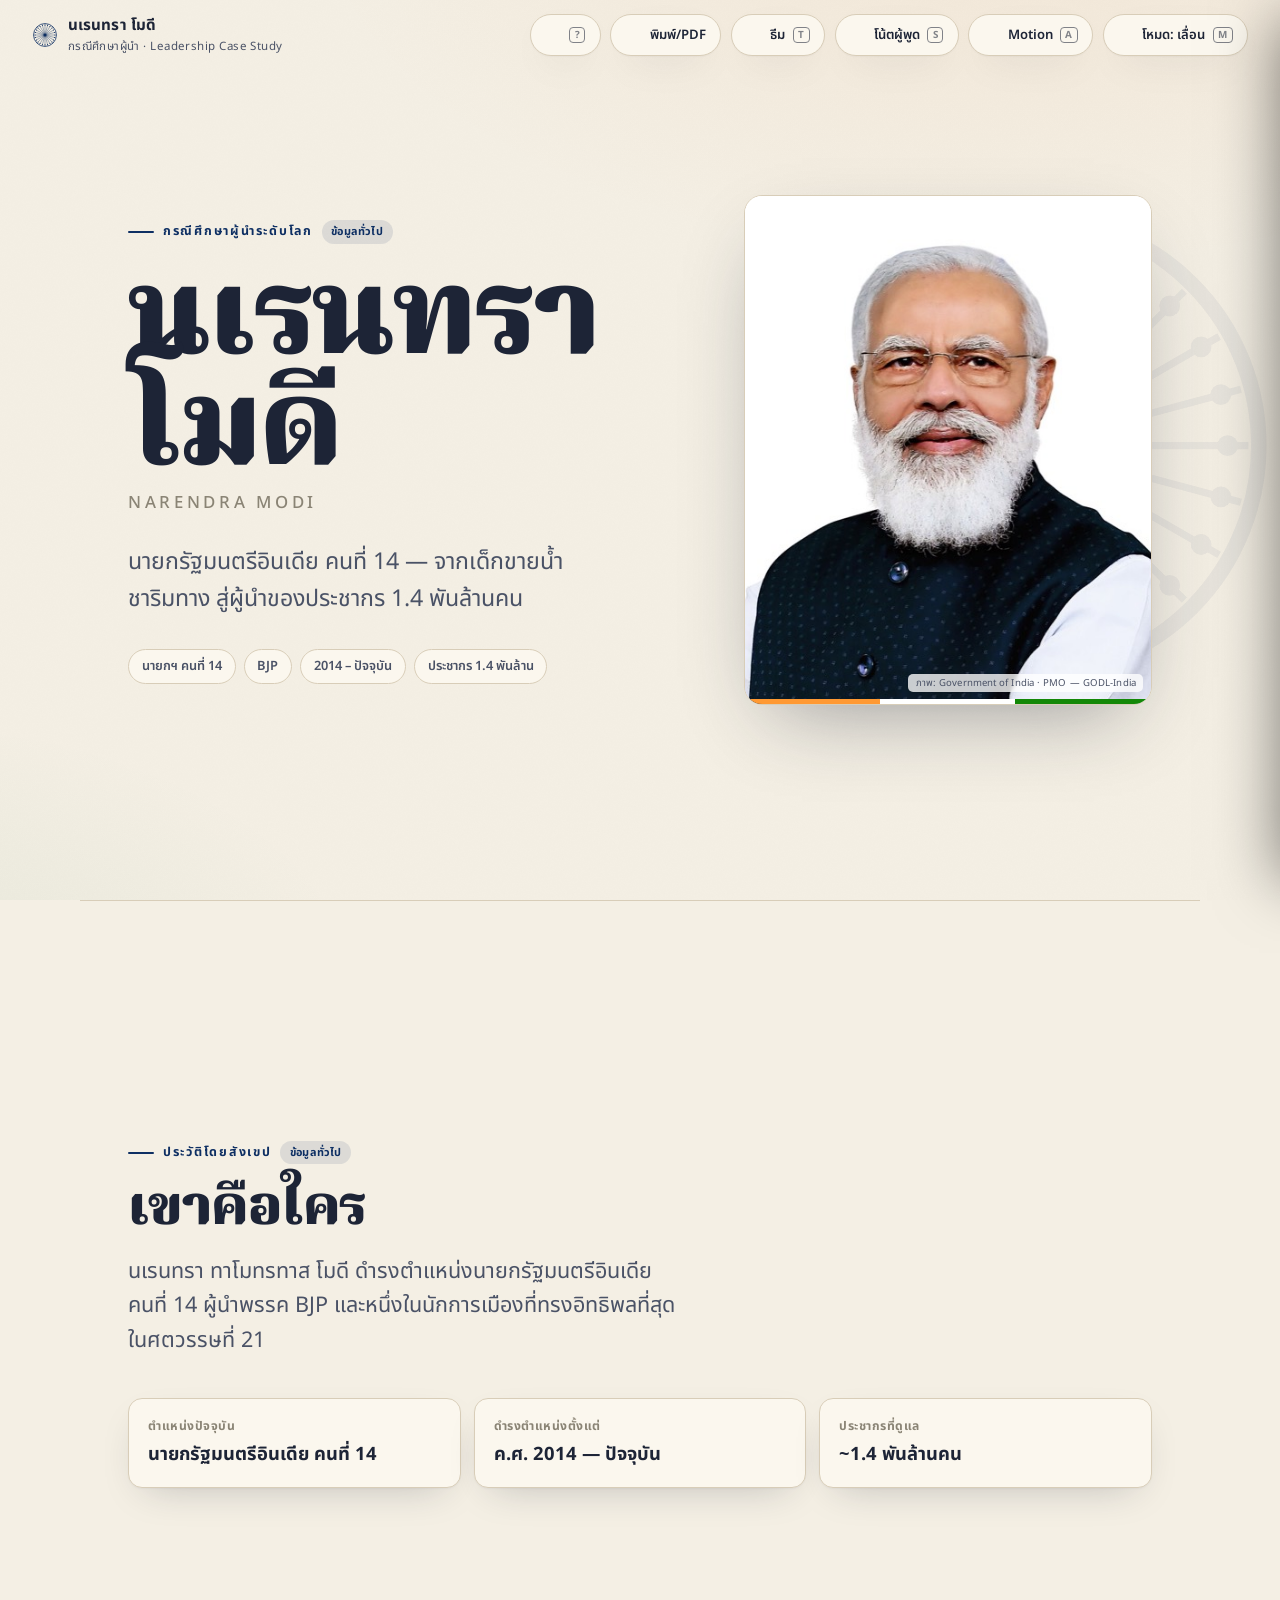
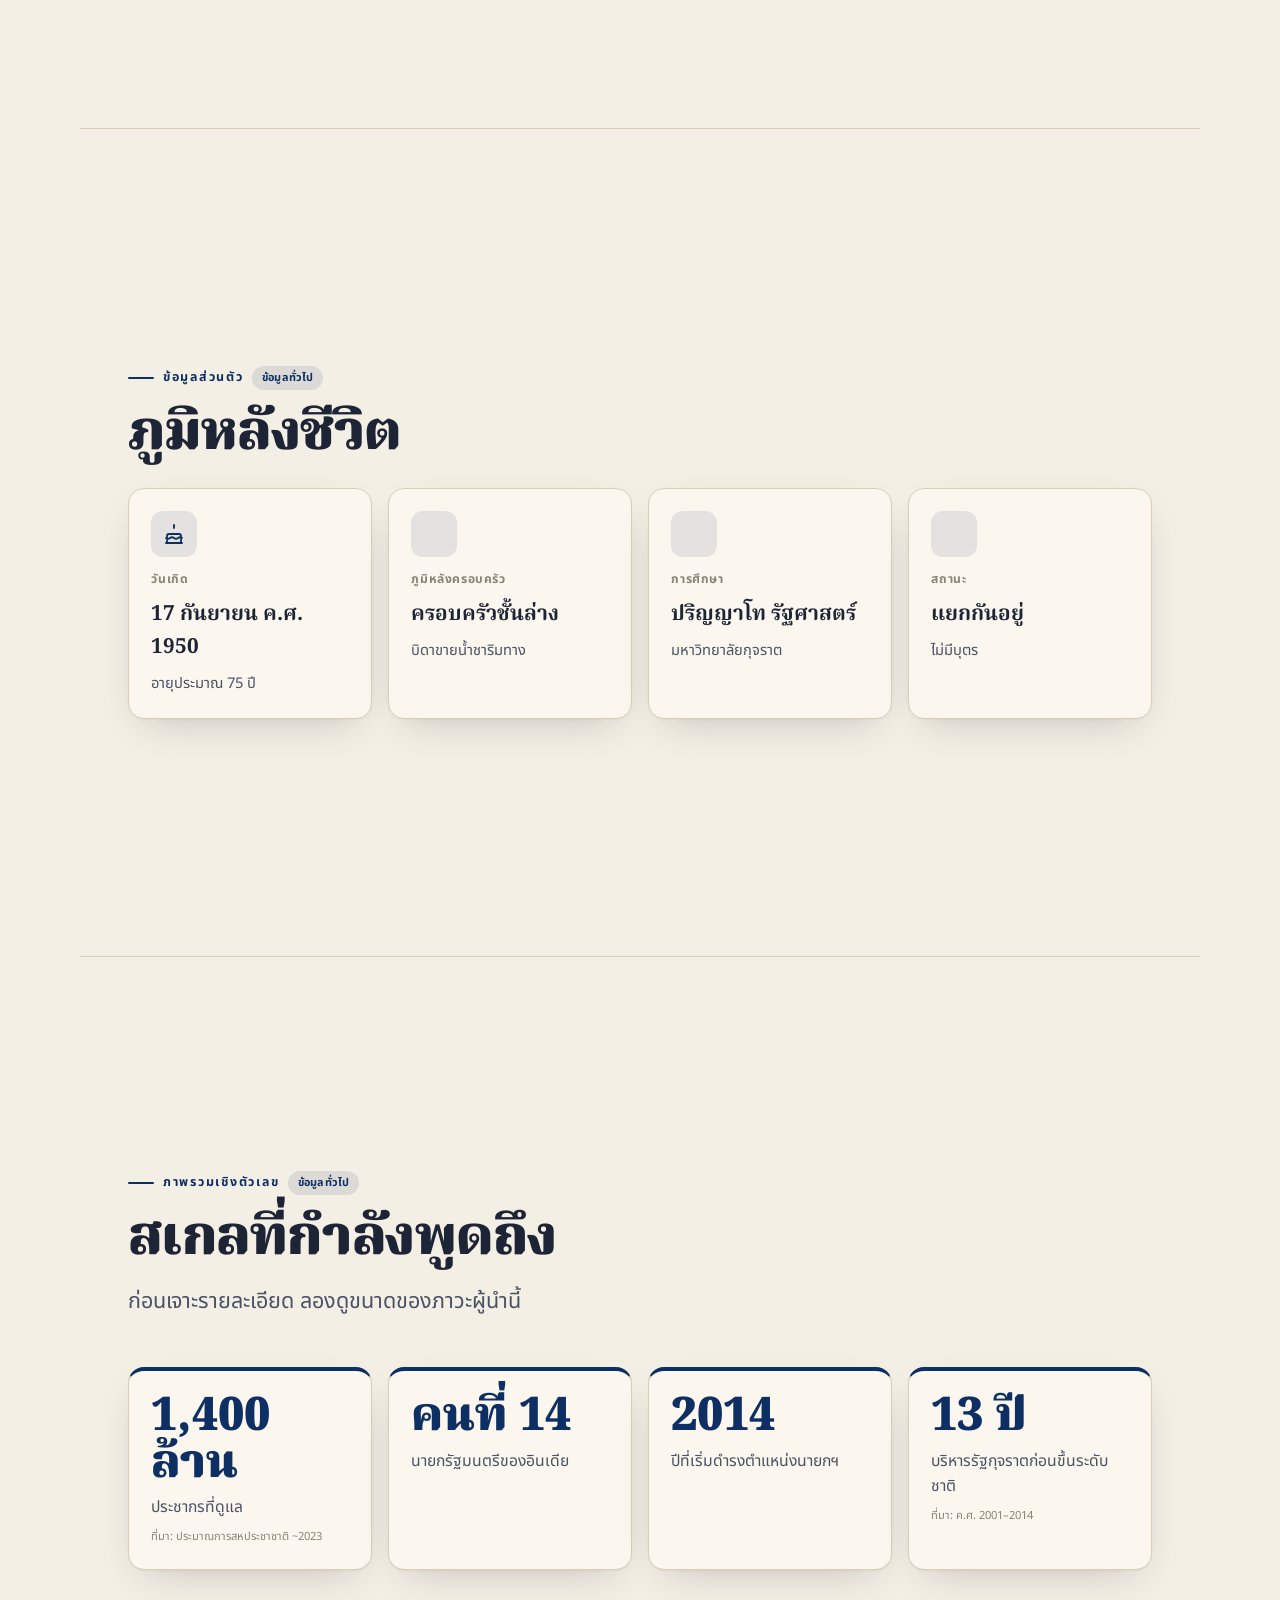
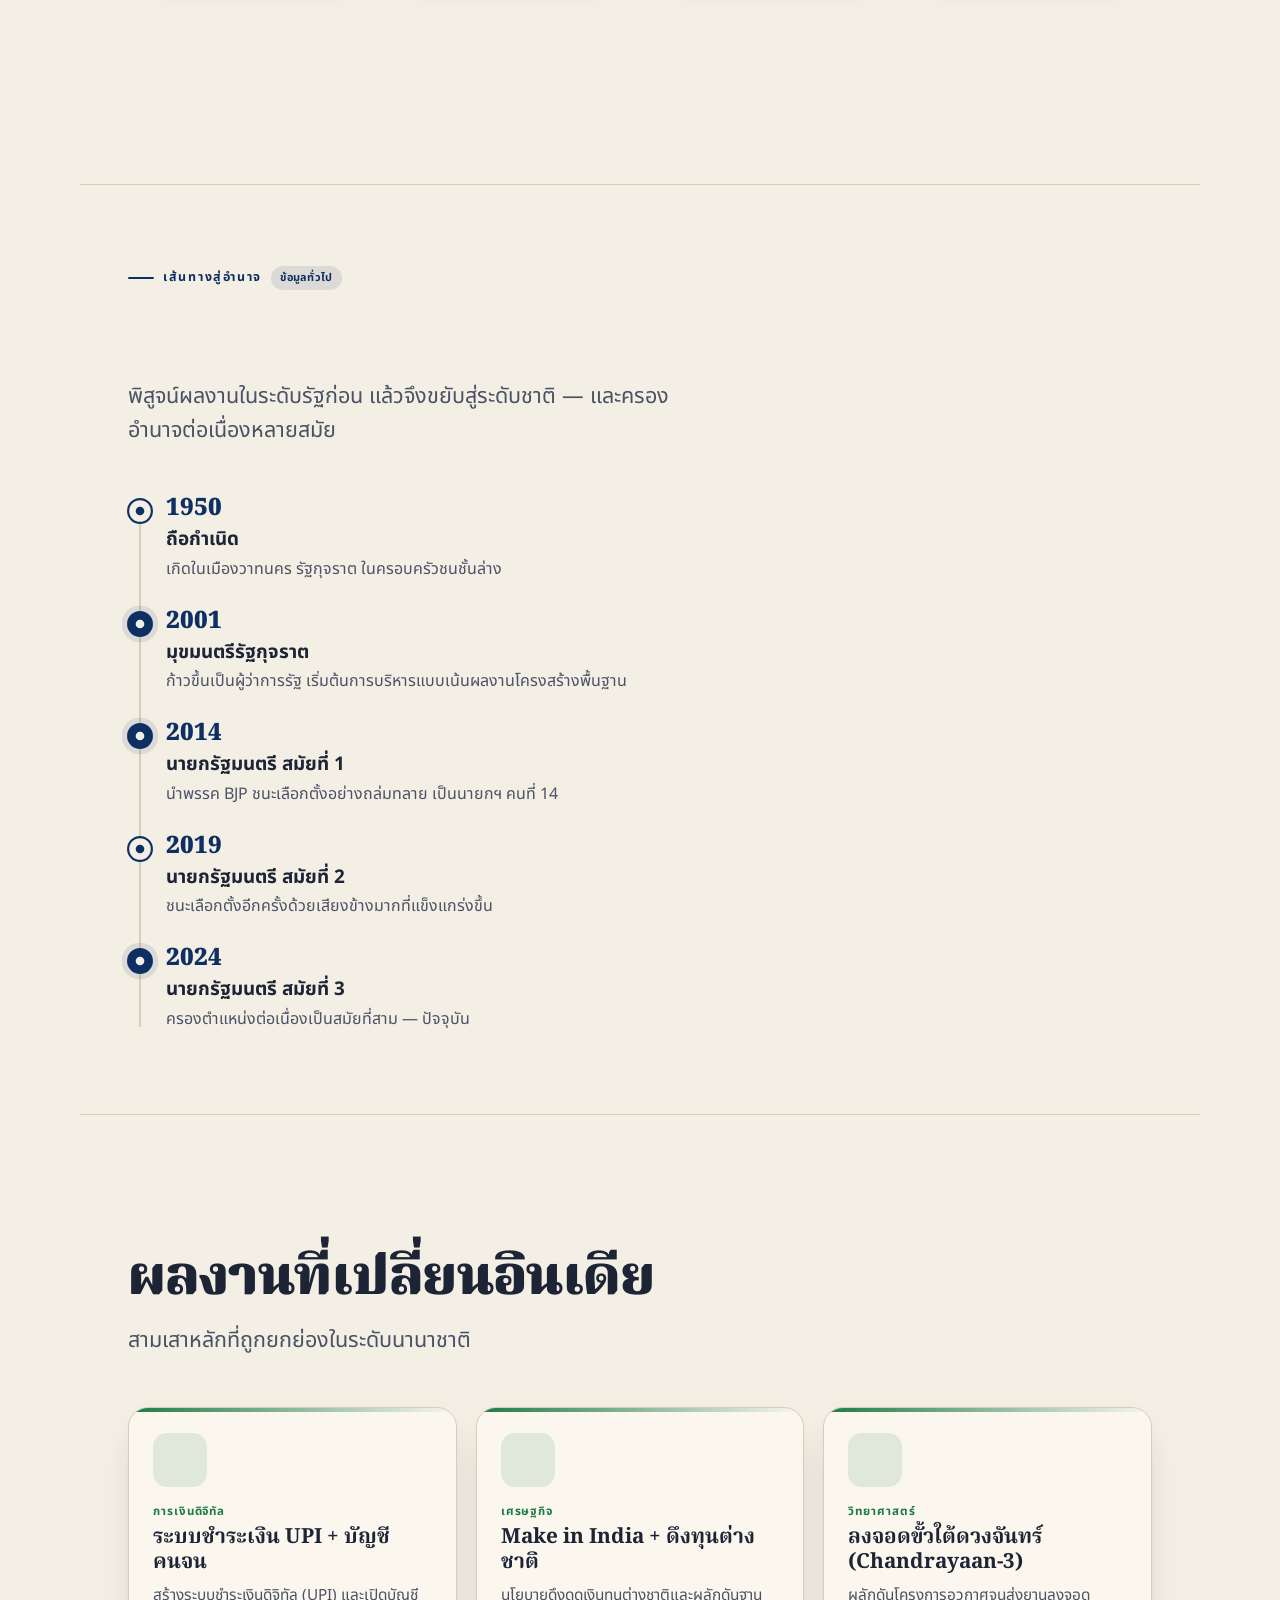
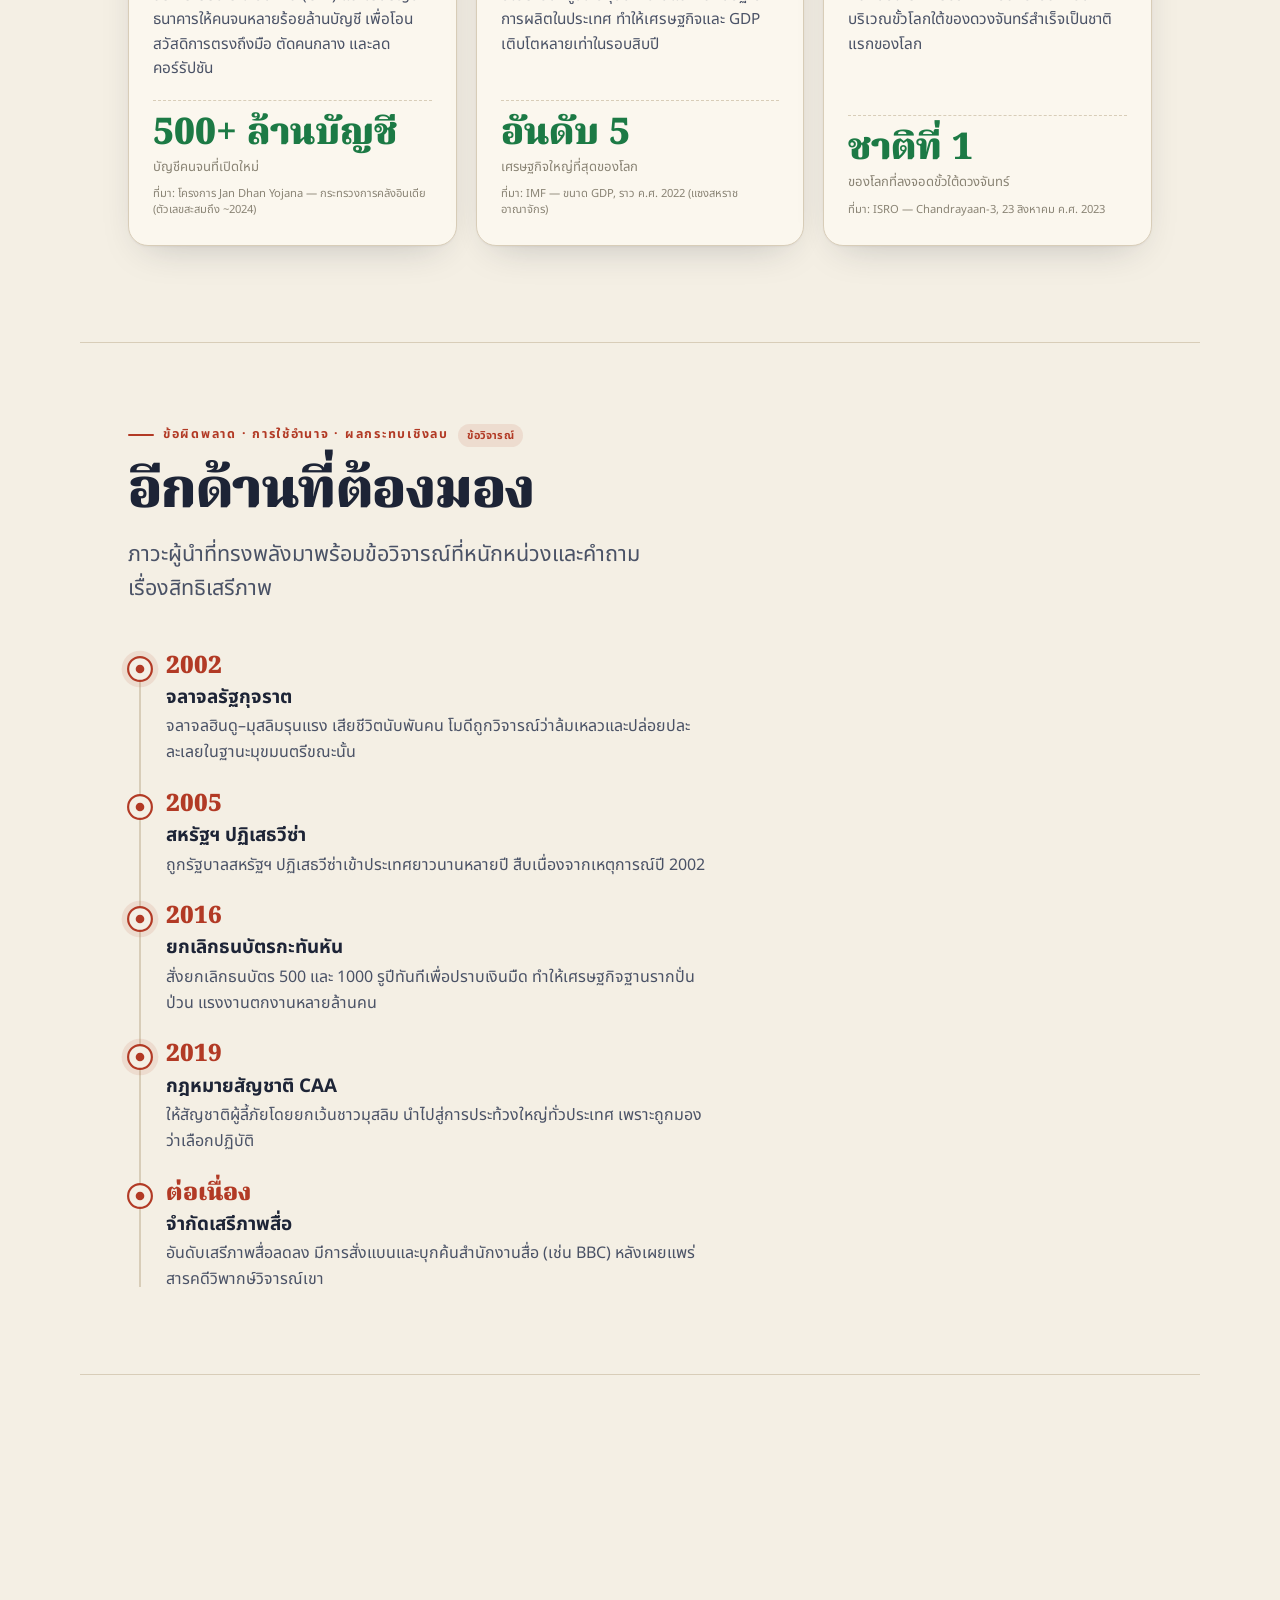
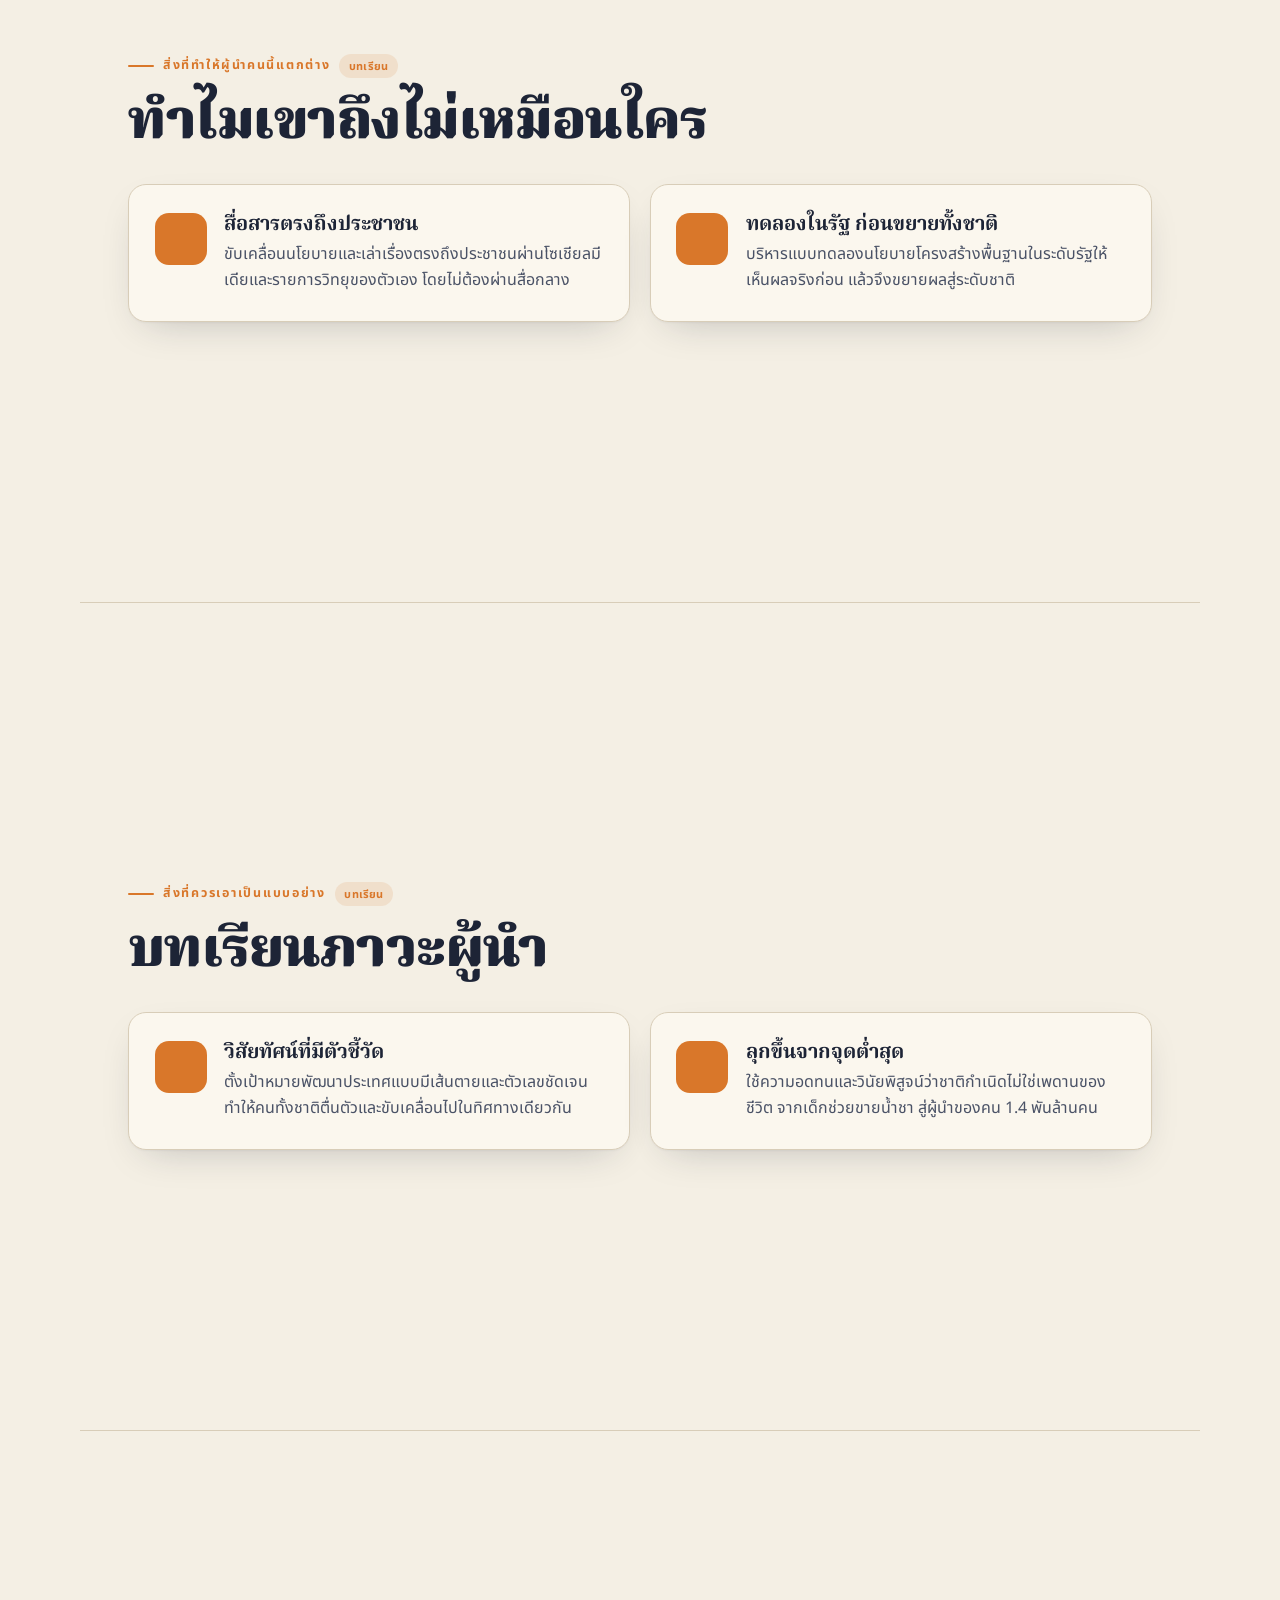
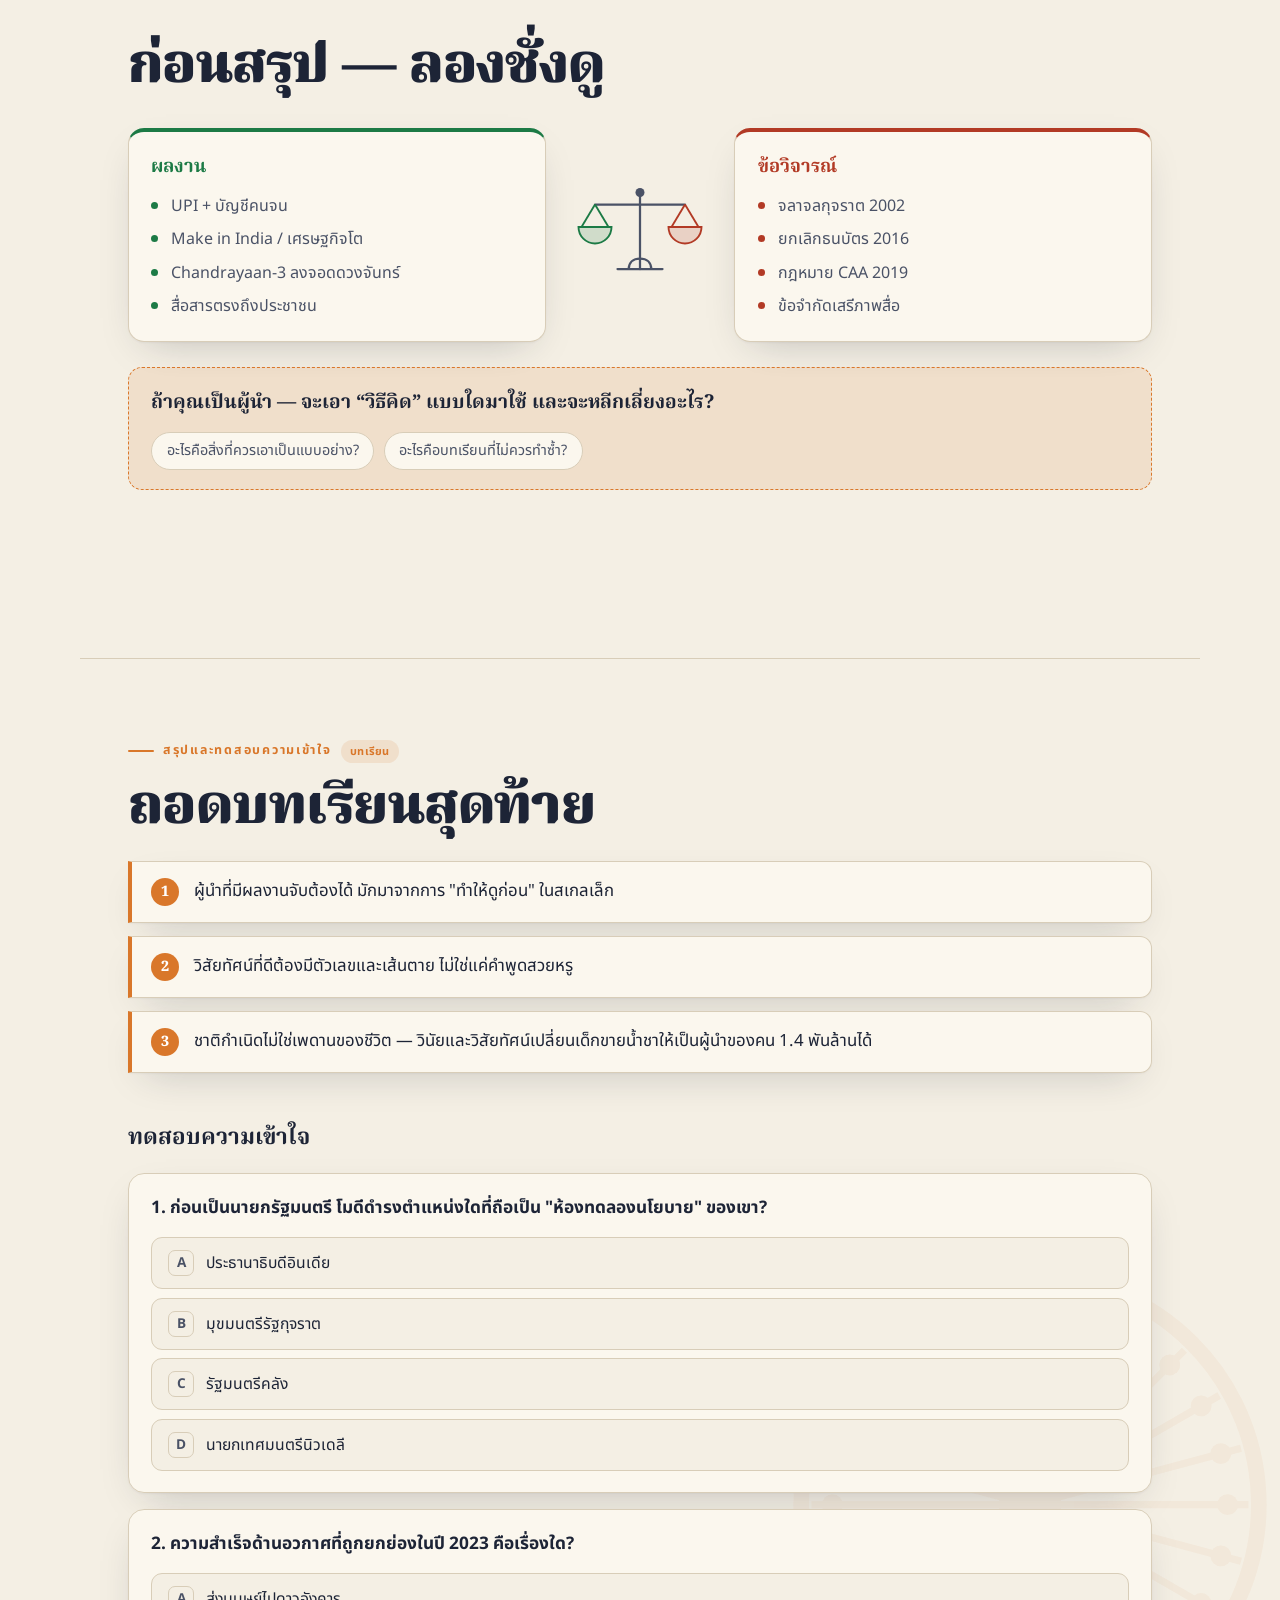
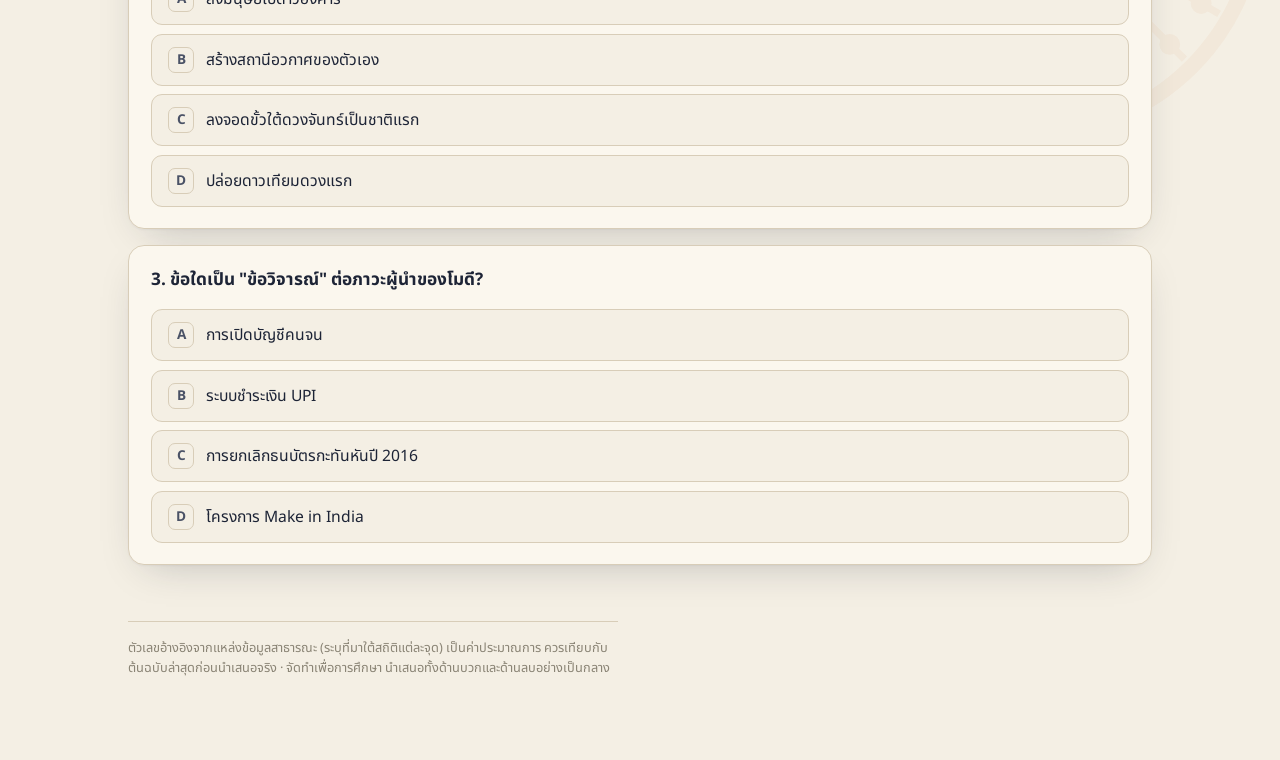
==== index.html @ 0d42733c "Add 10 presentation enhancements - Source citations under stats (Jan Dhan/IMF/ISRO); drop * caveats " ====
<!doctype html>
<html lang="th">
<head>
<meta charset="utf-8">
<meta name="viewport" content="width=device-width, initial-scale=1, viewport-fit=cover">
<title>นเรนทรา โมดี — กรณีศึกษาผู้นำ</title>
<meta name="description" content="พรีเซนต์เชิงวิชาการ กรณีศึกษาภาวะผู้นำของนเรนทรา โมดี นายกรัฐมนตรีอินเดีย — นำเสนอทั้งด้านบวกและด้านลบอย่างเป็นกลาง">
<style>
/* === ฟอนต์ไทยฝัง base64 (self-contained, ไม่มี fetch ภายนอก) === */
@font-face{font-family:'Noto Sans Thai';font-style:normal;font-weight:100 900;font-display:swap;src:url([data-uri]) format('woff2');unicode-range:U+02D7, U+0303, U+0331, U+0E01-0E5B, U+200C-200D, U+25CC;}
@font-face{font-family:'Noto Sans Thai';font-style:normal;font-weight:100 900;font-display:swap;src:url([data-uri]) format('woff2');unicode-range:U+0000-00FF, U+0131, U+0152-0153, U+02BB-02BC, U+02C6, U+02DA, U+02DC, U+0304, U+0308, U+0329, U+2000-206F, U+20AC, U+2122, U+2191, U+2193, U+2212, U+2215, U+FEFF, U+FFFD;}
@font-face{font-family:'Noto Serif Thai';font-style:normal;font-weight:100 900;font-display:swap;src:url([data-uri]) format('woff2');unicode-range:U+02D7, U+0303, U+0331, U+0E01-0E5B, U+200C-200D, U+25CC;}
@font-face{font-family:'Noto Serif Thai';font-style:normal;font-weight:100 900;font-display:swap;src:url([data-uri]) format('woff2');unicode-range:U+0000-00FF, U+0131, U+0152-0153, U+02BB-02BC, U+02C6, U+02DA, U+02DC, U+0304, U+0308, U+0329, U+2000-206F, U+20AC, U+2122, U+2191, U+2193, U+2212, U+2215, U+FEFF, U+FFFD;}
/* === สไตล์ === */
/* ============================================================================
   styles.css — ดีไซน์เชิงบรรณาธิการ/วิชาการ + accent ธีมอินเดีย
   ฟอนต์ฝัง base64 ถูกแทรกที่ส่วน @font-face ตอน build (ดู build.js / {{FONTS}})
   ============================================================================ */

/* ---------- ตัวแปรธีม ---------- */
:root {
  --paper:      #f4efe4;   /* พื้นกระดาษครีม */
  --paper-2:    #ece4d4;   /* ครีมเข้มขึ้น */
  --ink:        #1d2436;   /* หมึกน้ำเงินเข้ม */
  --ink-soft:   #4a5266;
  --ink-faint:  #8a8475;

  --saffron:    #d9772a;   /* เหลืองหญ้าฝรั่นแบบเข้มพอให้อ่านบนครีม */
  --saffron-br: #f08a2c;
  --green:      #1c7a45;   /* เขียวอินเดีย */
  --green-br:   #2e9d5e;
  --clay:       #b23a25;   /* แดงดิน = โทนเตือน */
  --navy:       #0e2f63;   /* น้ำเงินจักร */

  --line:       #d8cdb8;
  --card:       #fbf7ee;
  --shadow:     0 1px 2px rgba(29,36,54,.04), 0 14px 40px -18px rgba(29,36,54,.28);
  --shadow-lg:  0 30px 80px -30px rgba(29,36,54,.45);

  --serif: 'Noto Serif Thai', Georgia, serif;
  --sans:  'Noto Sans Thai', system-ui, -apple-system, sans-serif;

  --maxw: 1120px;
  --ease: cubic-bezier(.22,.61,.36,1);
  --ease-out: cubic-bezier(.16,1,.3,1);

  /* accent ต่อหมวด (override ด้วย [data-cat]) */
  --accent: var(--navy);
  --accent-soft: rgba(14,47,99,.10);
}

[data-cat="neutral"]  { --accent: var(--navy);    --accent-soft: rgba(14,47,99,.10); }
[data-cat="positive"] { --accent: var(--green);   --accent-soft: rgba(28,122,69,.12); }
[data-cat="warning"]  { --accent: var(--clay);    --accent-soft: rgba(178,58,37,.10); }
[data-cat="insight"]  { --accent: var(--saffron); --accent-soft: rgba(217,119,42,.13); }

/* ---------- รีเซ็ต ---------- */
*, *::before, *::after { box-sizing: border-box; margin: 0; padding: 0; }
html { scroll-behavior: smooth; -webkit-text-size-adjust: 100%; }
body {
  font-family: var(--sans);
  background: var(--paper);
  color: var(--ink);
  line-height: 1.6;
  font-weight: 400;
  overflow-x: hidden;
  /* texture: เกรนละเอียดจาก SVG inline */
  background-image:
    radial-gradient(1200px 600px at 80% -10%, rgba(217,119,42,.07), transparent 60%),
    radial-gradient(900px 500px at -10% 110%, rgba(28,122,69,.06), transparent 55%);
  background-attachment: fixed;
}
body::before {
  content: ""; position: fixed; inset: 0; pointer-events: none; z-index: 0;
  opacity: .5; mix-blend-mode: multiply;
  background-image: url("data:image/svg+xml;utf8,<svg xmlns='http://www.w3.org/2000/svg' width='160' height='160'><filter id='n'><feTurbulence type='fractalNoise' baseFrequency='.8' numOctaves='2' stitchTiles='stitch'/><feColorMatrix type='saturate' values='0'/></filter><rect width='100%25' height='100%25' filter='url(%23n)' opacity='.045'/></svg>");
}
::selection { background: var(--accent-soft); }

/* ---------- ปุ่มควบคุมมุมบน (toolbar) ---------- */
.toolbar {
  position: fixed; top: 0; left: 0; right: 0; z-index: 60;
  display: flex; align-items: center; gap: .6rem;
  padding: .85rem clamp(1rem, 3vw, 2rem);
  pointer-events: none;
}
.brand {
  pointer-events: auto;
  display: flex; align-items: center; gap: .6rem;
  font-weight: 700; letter-spacing: .01em; color: var(--ink);
  font-size: .95rem;
}
.brand .chakra-mini { width: 26px; height: 26px; flex: 0 0 auto; }
.brand small { display: block; font-weight: 400; color: var(--ink-soft); font-size: .72rem; letter-spacing: .04em; }
.toolbar .spacer { flex: 1; }

.btn {
  pointer-events: auto;
  font-family: var(--sans); font-size: .82rem; font-weight: 600;
  color: var(--ink); background: var(--card);
  border: 1px solid var(--line); border-radius: 999px;
  padding: .55rem .9rem; min-height: 42px;
  display: inline-flex; align-items: center; gap: .45rem;
  cursor: pointer; white-space: nowrap;
  transition: transform .18s var(--ease), background .18s, border-color .18s, color .18s, box-shadow .18s;
  box-shadow: var(--shadow);
}
.btn:hover { transform: translateY(-1px); border-color: var(--accent); }
.btn:active { transform: translateY(0) scale(.98); }
.btn:focus-visible { outline: 3px solid var(--accent-soft); outline-offset: 2px; }
.btn .ico { width: 17px; height: 17px; flex: 0 0 auto; }
.btn[aria-pressed="true"] { background: var(--ink); color: var(--paper); border-color: var(--ink); }
.btn .kbd {
  font-size: .62rem; font-weight: 700; opacity: .55;
  border: 1px solid currentColor; border-radius: 4px; padding: 0 .28rem; line-height: 1.4;
}
@media (max-width: 720px) {
  .btn .lbl { display: none; }
  .btn .kbd { display: none; }
  .btn { padding: .55rem; min-width: 42px; justify-content: center; }
  .brand small { display: none; }
}

/* ---------- progress bar (scroll mode) ---------- */
.progress {
  position: fixed; top: 0; left: 0; height: 3px; width: 0%;
  background: linear-gradient(90deg, var(--saffron), var(--green));
  z-index: 70; transition: width .1s linear;
}
body.mode-slide .progress { opacity: 0; }

/* ---------- โครงสไลด์ ---------- */
.deck { position: relative; z-index: 1; }
.slide {
  position: relative;
  max-width: var(--maxw);
  margin: 0 auto;
  padding: clamp(3.5rem, 9vh, 7rem) clamp(1.25rem, 5vw, 3rem);
  min-height: 92vh;
  display: flex; flex-direction: column; justify-content: center;
}
.slide + .slide { border-top: 1px solid var(--line); }

.kicker {
  display: inline-flex; align-items: center; gap: .55rem;
  font-size: .78rem; font-weight: 700; letter-spacing: .14em; text-transform: uppercase;
  color: var(--accent); margin-bottom: 1.1rem;
}
.kicker::before {
  content: ""; width: 26px; height: 2px; background: var(--accent); border-radius: 2px;
}
.cat-pill {
  font-size: .68rem; font-weight: 700; letter-spacing: .04em;
  padding: .2rem .6rem; border-radius: 999px;
  background: var(--accent-soft); color: var(--accent);
  text-transform: none; letter-spacing: .02em;
}

h1, h2 { font-family: var(--serif); font-weight: 900; line-height: 1.04; color: var(--ink); letter-spacing: -.01em; }
.slide h2 { font-size: clamp(2rem, 5.2vw, 3.4rem); margin-bottom: 1rem; }
.lead { font-size: clamp(1.05rem, 2.1vw, 1.35rem); color: var(--ink-soft); max-width: 46ch; margin-bottom: 2rem; }

/* ---------- HERO ---------- */
.hero { min-height: 100vh; }
.hero-grid {
  display: grid; grid-template-columns: 1.15fr .85fr; gap: clamp(2rem, 5vw, 4rem);
  align-items: center;
}
.hero h1 {
  font-size: clamp(3.2rem, 11vw, 7.5rem); line-height: .92; margin: .3rem 0 .2rem;
}
.hero .name-en {
  font-family: var(--sans); font-weight: 500; letter-spacing: .22em; text-transform: uppercase;
  color: var(--ink-faint); font-size: clamp(.8rem, 2vw, 1.05rem); margin-bottom: 1.6rem;
}
.hero .lead { font-size: clamp(1.1rem, 2.3vw, 1.45rem); max-width: 34ch; }
.hero-tags { display: flex; flex-wrap: wrap; gap: .5rem; margin-top: 1.8rem; }
.hero-tags span {
  font-size: .8rem; font-weight: 600; color: var(--ink-soft);
  border: 1px solid var(--line); background: var(--card);
  padding: .4rem .8rem; border-radius: 999px;
}

/* กรอบพอร์เทรต (placeholder) */
.portrait {
  position: relative; aspect-ratio: 4/5; width: 100%;
  border-radius: 18px; overflow: hidden;
  background:
    linear-gradient(160deg, #fff7ec 0%, #f6ede0 55%, #eef0e6 100%);
  border: 1px solid var(--line);
  box-shadow: var(--shadow-lg);
}
.portrait .flag-band { position: absolute; inset: 0; }
.portrait .silhouette { position: absolute; inset: 0; display: grid; place-items: center; }
.portrait .ph-note {
  position: absolute; left: 0; right: 0; bottom: 0;
  padding: .7rem .9rem; font-size: .72rem; color: var(--ink-soft);
  background: linear-gradient(transparent, rgba(255,255,255,.85) 40%);
  text-align: center;
}
.portrait .ph-note b { color: var(--accent); }

/* ภาพจริง */
.portrait.has-photo { margin: 0; background: linear-gradient(165deg, #ffffff 0%, #f6ede0 70%, #eef0e6 100%); }
.portrait-img {
  position: absolute; inset: 0; width: 100%; height: 100%;
  object-fit: cover; object-position: 50% 22%; display: block;
}
/* แถบไตรรงค์อินเดียบางๆ ด้านล่างเป็น accent อย่างมีรสนิยม */
.portrait.has-photo::after {
  content: ""; position: absolute; left: 0; right: 0; bottom: 0; height: 5px; z-index: 2;
  background: linear-gradient(90deg, #FF9933 0 33.3%, #ffffff 33.3% 66.6%, #138808 66.6% 100%);
}
.portrait-credit {
  position: absolute; right: 8px; bottom: 12px; z-index: 3;
  font-size: .6rem; letter-spacing: .01em; color: var(--ink-soft);
  background: rgba(255,255,255,.78); backdrop-filter: blur(2px);
  padding: .18rem .45rem; border-radius: 5px; line-height: 1.3;
}

@media (max-width: 860px) {
  .hero-grid { grid-template-columns: 1fr; }
  .portrait { max-width: 320px; margin: 0 auto; order: -1; }
}

/* ---------- การ์ดข้อมูล (facts) ---------- */
.facts-row { display: flex; flex-wrap: wrap; gap: .8rem; margin-top: .5rem; }
.fact-mini {
  flex: 1 1 200px; background: var(--card); border: 1px solid var(--line);
  border-radius: 14px; padding: 1.1rem 1.2rem; box-shadow: var(--shadow);
}
.fact-mini .k { font-size: .76rem; font-weight: 700; letter-spacing: .04em; color: var(--ink-faint); text-transform: uppercase; }
.fact-mini .v { font-size: 1.15rem; font-weight: 700; margin-top: .25rem; }

.profile-grid {
  display: grid; grid-template-columns: repeat(auto-fit, minmax(230px, 1fr)); gap: 1rem; margin-top: .5rem;
}
.pcard {
  background: var(--card); border: 1px solid var(--line); border-radius: 16px;
  padding: 1.4rem; box-shadow: var(--shadow);
  display: flex; flex-direction: column; gap: .5rem;
}
.pcard .pico {
  width: 46px; height: 46px; border-radius: 12px; display: grid; place-items: center;
  background: var(--accent-soft); color: var(--accent); margin-bottom: .3rem;
}
.pcard .pico svg { width: 24px; height: 24px; }
.pcard .k { font-size: .76rem; font-weight: 700; letter-spacing: .05em; color: var(--ink-faint); text-transform: uppercase; }
.pcard .v { font-size: 1.3rem; font-weight: 700; font-family: var(--serif); }
.pcard .sub { font-size: .92rem; color: var(--ink-soft); }

/* ---------- TIMELINE (มินิไทม์ไลน์อินเทอแรกทีฟ) ---------- */
.timeline { position: relative; margin-top: 1rem; padding-left: 2.4rem; }
.timeline::before {
  content: ""; position: absolute; left: 11px; top: 6px; bottom: 6px; width: 2px;
  background: var(--line);
}
.timeline .rail-fill {
  position: absolute; left: 11px; top: 6px; width: 2px; height: 0;
  background: linear-gradient(var(--accent), var(--accent));
  transition: height 1.1s var(--ease); border-radius: 2px;
}
.tl-item { position: relative; padding: 0 0 1.7rem 0; }
.tl-item:last-child { padding-bottom: 0; }
.tl-item .dot {
  position: absolute; left: -2.4rem; top: 2px;
  width: 24px; height: 24px; border-radius: 50%;
  background: var(--paper); border: 2px solid var(--line);
  display: grid; place-items: center;
  transition: border-color .4s var(--ease), background .4s, transform .4s var(--ease);
}
.tl-item .dot::after { content: ""; width: 8px; height: 8px; border-radius: 50%; background: var(--line); transition: background .4s; }
.tl-item.is-visible .dot { border-color: var(--accent); transform: scale(1.08); }
.tl-item.is-visible .dot::after { background: var(--accent); }
.tl-item.accent.is-visible .dot { background: var(--accent); box-shadow: 0 0 0 5px var(--accent-soft); }
.tl-item.accent.is-visible .dot::after { background: var(--paper); }
.tl-item.warn.is-visible .dot { box-shadow: 0 0 0 5px var(--accent-soft); }

.tl-year {
  font-family: var(--serif); font-weight: 900; font-size: 1.5rem; color: var(--accent);
  line-height: 1; margin-bottom: .2rem;
}
.tl-head { font-size: 1.18rem; font-weight: 700; margin-bottom: .15rem; }
.tl-body { color: var(--ink-soft); max-width: 60ch; font-size: 1rem; }

/* ---------- การ์ดผลงาน (cards / นโยบาย) ---------- */
.cards { display: grid; grid-template-columns: repeat(auto-fit, minmax(260px, 1fr)); gap: 1.2rem; margin-top: 1rem; }
.bigcard {
  position: relative; background: var(--card); border: 1px solid var(--line);
  border-radius: 20px; padding: 1.6rem 1.5rem 1.7rem; box-shadow: var(--shadow);
  overflow: hidden; display: flex; flex-direction: column;
  transition: transform .3s var(--ease), box-shadow .3s;
}
.bigcard::after {
  content: ""; position: absolute; left: 0; top: 0; height: 4px; width: 100%;
  background: linear-gradient(90deg, var(--accent), transparent);
}
.bigcard:hover { transform: translateY(-5px); box-shadow: var(--shadow-lg); }
.bigcard .bico {
  width: 54px; height: 54px; border-radius: 14px; display: grid; place-items: center;
  background: var(--accent-soft); color: var(--accent); margin-bottom: 1rem;
}
.bigcard .bico svg { width: 28px; height: 28px; }
.bigcard .tag { font-size: .72rem; font-weight: 700; letter-spacing: .08em; text-transform: uppercase; color: var(--accent); }
.bigcard .bhead { font-family: var(--serif); font-size: 1.3rem; font-weight: 700; margin: .25rem 0 .5rem; line-height: 1.2; }
.bigcard .bbody { color: var(--ink-soft); font-size: .96rem; flex: 1; }
.bigcard .stat {
  margin-top: 1.1rem; padding-top: 1rem; border-top: 1px dashed var(--line);
}
.bigcard .stat .num {
  font-family: var(--serif); font-weight: 900; font-size: 2.3rem; color: var(--accent); line-height: 1;
}
.bigcard .stat .slabel { font-size: .82rem; color: var(--ink-faint); margin-top: .2rem; }

/* ---------- split (สิ่งที่แตกต่าง/แบบอย่าง) ---------- */
.split { display: grid; grid-template-columns: 1fr 1fr; gap: 1.2rem; margin-top: 1rem; }
.split-card {
  background: var(--card); border: 1px solid var(--line); border-radius: 18px;
  padding: 1.7rem 1.6rem; box-shadow: var(--shadow);
  display: flex; gap: 1.1rem; align-items: flex-start;
}
.split-card .sico {
  flex: 0 0 auto; width: 52px; height: 52px; border-radius: 14px; display: grid; place-items: center;
  background: var(--accent); color: #fff;
}
.split-card .sico svg { width: 26px; height: 26px; }
.split-card .shead { font-family: var(--serif); font-size: 1.25rem; font-weight: 700; margin-bottom: .35rem; line-height: 1.2; }
.split-card .sbody { color: var(--ink-soft); font-size: 1rem; }
@media (max-width: 760px) { .split { grid-template-columns: 1fr; } }

/* ---------- summary + quiz ---------- */
.takeaways { display: flex; flex-direction: column; gap: .8rem; margin: .5rem 0 2rem; }
.takeaway {
  display: flex; gap: .9rem; align-items: flex-start;
  background: var(--card); border: 1px solid var(--line); border-left: 4px solid var(--accent);
  border-radius: 0 12px 12px 0; padding: 1rem 1.2rem; box-shadow: var(--shadow); font-size: 1.05rem;
}
.takeaway .n {
  flex: 0 0 auto; width: 28px; height: 28px; border-radius: 50%; background: var(--accent); color: #fff;
  display: grid; place-items: center; font-weight: 800; font-size: .9rem; font-family: var(--serif);
}

.quiz-wrap { margin-top: 1rem; }
.quiz-title { font-family: var(--serif); font-weight: 700; font-size: 1.4rem; margin-bottom: 1rem; display: flex; align-items: center; gap: .6rem; }
.qcard { background: var(--card); border: 1px solid var(--line); border-radius: 16px; padding: 1.3rem 1.4rem; margin-bottom: 1rem; box-shadow: var(--shadow); }
.qcard .q { font-weight: 700; font-size: 1.08rem; margin-bottom: .9rem; }
.qcard .choices { display: grid; gap: .55rem; }
.choice {
  text-align: left; font-family: var(--sans); font-size: .98rem; color: var(--ink);
  background: var(--paper); border: 1.5px solid var(--line); border-radius: 11px;
  padding: .75rem 1rem; min-height: 48px; cursor: pointer;
  display: flex; align-items: center; gap: .7rem;
  transition: border-color .18s, background .18s, transform .12s;
}
.choice:hover:not(.locked) { border-color: var(--accent); transform: translateX(3px); }
.choice .mk {
  flex: 0 0 auto; width: 26px; height: 26px; border-radius: 7px; border: 1.5px solid var(--line);
  display: grid; place-items: center; font-weight: 700; font-size: .85rem; color: var(--ink-soft);
}
.choice.correct { border-color: var(--green); background: rgba(28,122,69,.10); }
.choice.correct .mk { background: var(--green); border-color: var(--green); color: #fff; }
.choice.wrong { border-color: var(--clay); background: rgba(178,58,37,.08); }
.choice.wrong .mk { background: var(--clay); border-color: var(--clay); color: #fff; }
.qcard .why {
  margin-top: .9rem; font-size: .92rem; color: var(--ink-soft);
  background: var(--accent-soft); border-radius: 10px; padding: .7rem .9rem;
  max-height: 0; overflow: hidden; opacity: 0;
  transition: max-height .4s var(--ease), opacity .3s, padding .3s, margin .3s;
  padding-top: 0; padding-bottom: 0; margin-top: 0;
}
.qcard.answered .why { max-height: 200px; opacity: 1; padding: .7rem .9rem; margin-top: .9rem; }
.qcard .why b { color: var(--accent); }

.footnote { margin-top: 2.5rem; font-size: .8rem; color: var(--ink-faint); border-top: 1px solid var(--line); padding-top: 1rem; max-width: 70ch; }

/* ---------- #1 citations ใต้สถิติ ---------- */
.cite { font-size: .7rem; color: var(--ink-faint); margin-top: .55rem; line-height: 1.4; }

/* ---------- #2 stats-grid (by the numbers) ---------- */
.stats-grid { display: grid; grid-template-columns: repeat(auto-fit, minmax(210px, 1fr)); gap: 1rem; margin-top: 1rem; }
.stat-big {
  background: var(--card); border: 1px solid var(--line); border-top: 4px solid var(--accent);
  border-radius: 16px; padding: 1.5rem 1.4rem; box-shadow: var(--shadow);
}
.stat-big .num { font-family: var(--serif); font-weight: 900; font-size: clamp(2.2rem, 5vw, 2.9rem); color: var(--accent); line-height: 1; }
.stat-big .slabel { font-size: .98rem; color: var(--ink-soft); margin-top: .45rem; }

/* ---------- #7 balance scale + #3 discuss ---------- */
.balance-wrap { display: grid; grid-template-columns: 1fr auto 1fr; gap: 1.2rem; align-items: center; margin-top: 1rem; }
.balance-col { background: var(--card); border: 1px solid var(--line); border-radius: 16px; padding: 1.3rem 1.4rem; box-shadow: var(--shadow); }
.balance-col.pos { border-top: 4px solid var(--green); }
.balance-col.neg { border-top: 4px solid var(--clay); }
.bcol-label { font-family: var(--serif); font-weight: 700; font-size: 1.15rem; margin-bottom: .7rem; }
.balance-col.pos .bcol-label { color: var(--green); }
.balance-col.neg .bcol-label { color: var(--clay); }
.balance-col ul { list-style: none; display: flex; flex-direction: column; gap: .5rem; }
.balance-col li { position: relative; padding-left: 1.25rem; color: var(--ink-soft); font-size: 1rem; }
.balance-col li::before { content: ""; position: absolute; left: 0; top: .5em; width: 7px; height: 7px; border-radius: 50%; }
.balance-col.pos li::before { background: var(--green); }
.balance-col.neg li::before { background: var(--clay); }
.balance-scale { width: 150px; color: var(--ink-soft); }
.balance-scale svg { width: 100%; height: auto; display: block; }
@media (max-width: 780px) {
  .balance-wrap { grid-template-columns: 1fr; }
  .balance-scale { width: 130px; margin: 0 auto; order: -1; }
}
.discuss { margin-top: 1.6rem; background: var(--accent-soft); border: 1.5px dashed var(--accent); border-radius: 14px; padding: 1.2rem 1.4rem; }
.discuss-q { font-family: var(--serif); font-weight: 700; font-size: 1.2rem; display: flex; align-items: center; gap: .6rem; }
.discuss-q svg { width: 22px; height: 22px; color: var(--accent); flex: 0 0 auto; }
.discuss-prompts { display: flex; flex-wrap: wrap; gap: .6rem; margin-top: .85rem; }
.discuss-prompts span { font-size: .9rem; color: var(--ink-soft); background: var(--card); border: 1px solid var(--line); border-radius: 999px; padding: .4rem .9rem; }

/* ---------- #5 presenter timer ---------- */
.timer {
  font-variant-numeric: tabular-nums; font-weight: 700; font-size: .9rem; color: var(--ink-soft);
  background: var(--card); border: 1px solid var(--line); border-radius: 999px;
  padding: .55rem .85rem; min-width: 64px; cursor: pointer; box-shadow: var(--shadow);
  transition: background .2s, color .2s, border-color .2s;
}
.timer::before { content: "⏱ "; opacity: .6; }
.timer:hover { border-color: var(--accent); color: var(--accent); }
.timer.flash { background: var(--accent); color: #fff; border-color: var(--accent); }
@media (max-width: 600px) { .timer { display: none; } }

/* ---------- #6 help overlay ---------- */
.help-overlay {
  position: fixed; inset: 0; z-index: 90; display: none; place-items: center; padding: 1.5rem;
  background: rgba(10,12,18,.5); backdrop-filter: blur(3px);
}
.help-overlay.open { display: grid; }
.help-card {
  position: relative; background: var(--card); border: 1px solid var(--line);
  border-radius: 18px; padding: 1.8rem; max-width: 460px; width: 100%; box-shadow: var(--shadow-lg);
  animation: pop .25s var(--ease-out);
}
@keyframes pop { from { transform: translateY(12px) scale(.97); opacity: 0; } to { transform: none; opacity: 1; } }
.help-card h3 { font-family: var(--serif); font-size: 1.4rem; margin-bottom: 1.1rem; }
.help-list { list-style: none; display: flex; flex-direction: column; gap: .55rem; }
.help-list li { display: flex; align-items: center; gap: .9rem; }
.help-list kbd {
  font-family: var(--sans); font-weight: 700; font-size: .76rem; min-width: 70px; text-align: center;
  background: var(--paper); border: 1px solid var(--line); border-bottom-width: 2px; border-radius: 7px;
  padding: .3rem .5rem; color: var(--ink);
}
.help-list span { color: var(--ink-soft); }
.help-foot { margin-top: 1.2rem; font-size: .8rem; color: var(--ink-faint); }
.help-close {
  position: absolute; top: 1rem; right: 1rem; width: 34px; height: 34px; border-radius: 50%;
  border: 1px solid var(--line); background: var(--paper); color: var(--ink); cursor: pointer; display: grid; place-items: center;
}
.help-close:hover { border-color: var(--accent); color: var(--accent); }
.help-close svg { width: 16px; height: 16px; }

/* ============================================================================
   #9 ธีมมืด (Dark theme)
   ============================================================================ */
html[data-theme="dark"] {
  --paper: #13151b; --paper-2: #191c24; --ink: #ece7da; --ink-soft: #aeb4c0; --ink-faint: #7e838f;
  --line: #2a2f3a; --card: #1b1f29;
  --saffron: #f0973f; --saffron-br: #ffac57; --green: #3bbd73; --clay: #e06a4f; --navy: #7aa7ff;
  --shadow: 0 1px 2px rgba(0,0,0,.35), 0 16px 40px -18px rgba(0,0,0,.65);
  --shadow-lg: 0 30px 80px -30px rgba(0,0,0,.75);
}
html[data-theme="dark"] [data-cat="neutral"]  { --accent: #7aa7ff; --accent-soft: rgba(122,167,255,.16); }
html[data-theme="dark"] [data-cat="positive"] { --accent: #3bbd73; --accent-soft: rgba(59,189,115,.18); }
html[data-theme="dark"] [data-cat="warning"]  { --accent: #e06a4f; --accent-soft: rgba(224,106,79,.16); }
html[data-theme="dark"] [data-cat="insight"]  { --accent: #f0973f; --accent-soft: rgba(240,151,63,.18); }
html[data-theme="dark"] body {
  background-image:
    radial-gradient(1200px 600px at 80% -10%, rgba(240,151,63,.10), transparent 60%),
    radial-gradient(900px 500px at -10% 110%, rgba(59,189,115,.08), transparent 55%);
}
html[data-theme="dark"] body::before { mix-blend-mode: screen; opacity: .4; }
html[data-theme="dark"] .portrait.has-photo { background: linear-gradient(165deg, #222734, #14171f); }
html[data-theme="dark"] .btn[aria-pressed="true"] { background: var(--ink); color: var(--paper); border-color: var(--ink); }

/* ---------- decorative chakra background ใน hero/summary ---------- */
.slide .ghost-chakra {
  position: absolute; right: -8%; top: 50%; transform: translateY(-50%);
  width: min(48vw, 520px); aspect-ratio: 1; opacity: .05; pointer-events: none; z-index: -1;
  color: var(--accent);
}

/* ============================================================================
   โหมด SLIDE (เต็มจอ)
   ============================================================================ */
body.mode-slide { overflow: hidden; height: 100vh; }
body.mode-slide .deck { height: 100vh; }
body.mode-slide .slide {
  position: fixed; inset: 0; max-width: none; width: 100vw; height: 100vh;
  margin: 0; padding: clamp(3.5rem, 8vh, 6rem) clamp(1.5rem, 8vw, 7rem);
  border: none !important;
  opacity: 0; visibility: hidden; pointer-events: none;
  transform: translateX(40px) scale(.99);
  transition: opacity .5s var(--ease), transform .6s var(--ease-out), visibility .5s;
  overflow-y: auto;
}
body.mode-slide .slide > * { max-width: var(--maxw); width: 100%; margin-left: auto; margin-right: auto; }
body.mode-slide .slide.is-active {
  opacity: 1; visibility: visible; pointer-events: auto; transform: none; z-index: 5;
}
body.mode-slide .slide.leaving-left { transform: translateX(-40px) scale(.99); opacity: 0; }

/* ---------- ตัวควบคุมสไลด์ ล่างจอ ---------- */
.slide-nav {
  position: fixed; bottom: 0; left: 0; right: 0; z-index: 55;
  display: none; align-items: center; justify-content: center; gap: 1rem;
  padding: 1rem; pointer-events: none;
}
body.mode-slide .slide-nav { display: flex; }
.slide-nav > * { pointer-events: auto; }
.nav-btn {
  width: 54px; height: 54px; border-radius: 50%;
  background: var(--card); border: 1px solid var(--line); color: var(--ink);
  display: grid; place-items: center; cursor: pointer; box-shadow: var(--shadow);
  transition: transform .18s var(--ease), background .18s, color .18s, border-color .18s;
}
.nav-btn:hover { transform: scale(1.08); border-color: var(--accent); color: var(--accent); }
.nav-btn:active { transform: scale(.95); }
.nav-btn:disabled { opacity: .35; cursor: default; transform: none; }
.nav-btn svg { width: 22px; height: 22px; }

.dots { display: flex; align-items: center; gap: .5rem; background: var(--card); border: 1px solid var(--line); border-radius: 999px; padding: .55rem .9rem; box-shadow: var(--shadow); }
.dot-i {
  width: 9px; height: 9px; border-radius: 50%; background: var(--line); border: none; cursor: pointer; padding: 0;
  transition: transform .25s var(--ease), background .25s, width .25s;
}
.dot-i:hover { background: var(--ink-soft); }
.dot-i.active { background: var(--accent); width: 26px; border-radius: 6px; }
.counter { font-variant-numeric: tabular-nums; font-weight: 700; font-size: .9rem; color: var(--ink-soft); min-width: 56px; text-align: center; }
.counter b { color: var(--ink); font-family: var(--serif); }

@media (max-width: 600px) {
  .dots { display: none; }
  .nav-btn { width: 60px; height: 60px; } /* นิ้วแตะง่ายบนมือถือ/ทัชสกรีน */
}

/* ---------- Speaker Notes panel ---------- */
.notes-panel {
  position: fixed; z-index: 80; right: 0; top: 0; bottom: 0; width: min(420px, 88vw);
  background: #15151c; color: #e9e4d6;
  box-shadow: -20px 0 60px -20px rgba(0,0,0,.5);
  transform: translateX(100%); transition: transform .45s var(--ease-out);
  display: flex; flex-direction: column; padding: 1.5rem 1.5rem 2rem;
}
.notes-panel.open { transform: translateX(0); }
.notes-panel h3 { font-family: var(--serif); font-size: 1.2rem; color: #fff; display: flex; align-items: center; gap: .5rem; }
.notes-panel .np-kicker { font-size: .72rem; letter-spacing: .12em; text-transform: uppercase; color: var(--saffron-br); font-weight: 700; }
.notes-panel .np-slide-title { font-size: 1.45rem; font-family: var(--serif); font-weight: 700; color: #fff; margin: .2rem 0 1rem; }
.notes-panel .np-body { font-size: 1.05rem; line-height: 1.7; color: #d8d2c4; flex: 1; overflow-y: auto; }
.notes-panel .np-foot { font-size: .78rem; color: #8e887a; border-top: 1px solid #2c2c36; padding-top: .8rem; margin-top: 1rem; }
.notes-panel .np-close {
  position: absolute; top: 1rem; right: 1rem; width: 38px; height: 38px; border-radius: 50%;
  background: #25252f; border: none; color: #e9e4d6; cursor: pointer; display: grid; place-items: center;
}
.notes-panel .np-close:hover { background: #32323e; }
.notes-backdrop {
  position: fixed; inset: 0; z-index: 79; background: rgba(0,0,0,.25);
  opacity: 0; visibility: hidden; transition: opacity .3s, visibility .3s;
}
.notes-backdrop.open { opacity: 1; visibility: visible; }

/* ============================================================================
   อนิเมชัน REVEAL + SPLIT WORD
   ============================================================================ */
[data-reveal] {
  opacity: 0; transform: translateY(26px);
  transition: opacity .7s var(--ease-out), transform .7s var(--ease-out);
  transition-delay: var(--d, 0ms);
}
[data-reveal].is-visible { opacity: 1; transform: none; }

.split-title { display: inline-block; }
.split-title .word {
  display: inline-block; opacity: 0; transform: translateY(.5em) rotate(2deg);
  transition: opacity .6s var(--ease-out), transform .6s var(--ease-out);
  transition-delay: var(--wd, 0ms);
}
.split-title.is-visible .word { opacity: 1; transform: none; }
.split-title .sp { display: inline-block; width: .26em; }

/* ปิดอนิเมชัน (Motion Off / prefers-reduced-motion) */
body.motion-off [data-reveal],
body.motion-off .split-title .word { opacity: 1 !important; transform: none !important; transition: none !important; }
body.motion-off .tl-item .dot { transition: none !important; }
body.motion-off .rail-fill { transition: none !important; }
body.motion-off * { scroll-behavior: auto !important; }
body.motion-off .slide { transition: opacity .15s linear !important; }

@media (prefers-reduced-motion: reduce) {
  html { scroll-behavior: auto; }
  [data-reveal], .split-title .word { transition-duration: .01ms !important; }
}

/* ---------- ภาพรวมเล็ก/มือถือ ---------- */
@media (max-width: 520px) {
  .slide { min-height: auto; padding-top: 5rem; padding-bottom: 3rem; }
  .hero { min-height: 100vh; }
  .bigcard .stat .num { font-size: 2rem; }
}

/* ---------- #10 การพิมพ์ / Export PDF — แฮนด์เอาต์ 1 สไลด์ต่อหน้า ---------- */
@media print {
  @page { margin: 1.4cm; }
  .toolbar, .slide-nav, .notes-panel, .notes-backdrop, .progress, .help-overlay, .ghost-chakra { display: none !important; }
  html, body { background: #fff !important; height: auto !important; overflow: visible !important; }
  body::before { display: none !important; }
  .deck { display: block !important; height: auto !important; }
  .slide {
    position: static !important; inset: auto !important; width: auto !important; height: auto !important;
    opacity: 1 !important; visibility: visible !important; transform: none !important;
    min-height: auto !important; page-break-after: always; break-after: page;
    padding: 0 0 1rem !important; border: none !important;
  }
  .slide:last-child { page-break-after: auto; break-after: auto; }
  [data-reveal], .split-title .word { opacity: 1 !important; transform: none !important; }
  /* ลากเส้นไทม์ไลน์ให้เต็มเมื่อพิมพ์ */
  .timeline .rail-fill { top: 6px !important; bottom: 6px !important; height: auto !important; }
  /* กันการ์ดถูกตัดกลางหน้า */
  .bigcard, .stat-big, .balance-col, .pcard, .fact-mini, .qcard, .split-card, .takeaway, .tl-item { break-inside: avoid; }
  .bigcard:hover, .split-card:hover { transform: none !important; }
}

</style>
</head>
<body>

  <!-- progress bar (โหมดเลื่อน) -->
  <div class="progress" id="progress"></div>

  <!-- ปุ่มควบคุมมุมบน -->
  <header class="toolbar">
    <div class="brand">
      <span class="chakra-mini"></span>
      <span>นเรนทรา โมดี<small>กรณีศึกษาผู้นำ · Leadership Case Study</small></span>
    </div>
    <span class="spacer"></span>
    <button class="btn" id="btn-help" type="button" title="คีย์ลัด/ความช่วยเหลือ (?)">
      <span class="ico"></span><span class="kbd">?</span>
    </button>
    <button class="btn" id="btn-print" type="button" title="พิมพ์ / บันทึก PDF">
      <span class="ico"></span><span class="lbl">พิมพ์/PDF</span>
    </button>
    <button class="btn" id="btn-theme" type="button" aria-pressed="false" title="สลับธีมสว่าง/มืด (T)">
      <span class="ico"></span><span class="lbl">ธีม</span><span class="kbd">T</span>
    </button>
    <button class="btn" id="btn-notes" type="button" aria-pressed="false" title="โน้ตผู้พูด (S)">
      <span class="ico"></span><span class="lbl">โน้ตผู้พูด</span><span class="kbd">S</span>
    </button>
    <button class="btn" id="btn-motion" type="button" aria-pressed="false" title="เปิด/ปิดอนิเมชัน (A)">
      <span class="ico"></span><span class="lbl">Motion</span><span class="kbd">A</span>
    </button>
    <button class="btn" id="btn-mode" type="button" aria-pressed="false" title="สลับโหมด เลื่อน/สไลด์ (M)">
      <span class="ico"></span><span class="lbl">โหมด: เลื่อน</span><span class="kbd">M</span>
    </button>
  </header>

  <!-- เด็คสไลด์ (เรนเดอร์โดย app.js) -->
  <main class="deck" id="deck" aria-live="polite"></main>

  <!-- ตัวควบคุมโหมดสไลด์ -->
  <nav class="slide-nav" aria-label="ตัวควบคุมสไลด์">
    <button class="nav-btn" id="nav-prev" type="button" aria-label="สไลด์ก่อนหน้า"></button>
    <div class="dots" id="dots"></div>
    <div class="counter" id="counter"></div>
    <button class="timer" id="timer" type="button" title="เวลาที่ใช้นำเสนอ — คลิกเพื่อรีเซ็ต">00:00</button>
    <button class="nav-btn" id="nav-next" type="button" aria-label="สไลด์ถัดไป"></button>
  </nav>

  <!-- Help / keyboard overlay -->
  <div class="help-overlay" id="help-overlay" role="dialog" aria-modal="true" aria-label="คีย์ลัด">
    <div class="help-card">
      <button class="help-close" id="help-close" type="button" aria-label="ปิด"></button>
      <h3>คีย์ลัด & การควบคุม</h3>
      <ul class="help-list" id="help-list"></ul>
      <div class="help-foot">กด <b>Esc</b> หรือคลิกพื้นที่ว่างเพื่อปิด</div>
    </div>
  </div>

  <!-- Speaker notes -->
  <div class="notes-backdrop" id="notes-backdrop"></div>
  <aside class="notes-panel" id="notes-panel" aria-label="โน้ตสำหรับผู้พูด">
    <button class="np-close" type="button" aria-label="ปิดโน้ต"></button>
    <div class="np-kicker"></div>
    <div class="np-slide-title"></div>
    <h3 style="margin-bottom:.5rem">โน้ตสำหรับผู้พูด</h3>
    <div class="np-body"></div>
    <div class="np-foot">มองเห็นเฉพาะผู้นำเสนอ · กด S เพื่อเปิด/ปิด · ผู้ชมไม่เห็นแผงนี้</div>
  </aside>

<script>
/* === ภาพพอร์เทรต (ฝัง base64 — self-contained) === */
const MODI_PHOTO = "[data-uri]";
/* === ข้อมูลเนื้อหา === */
/* ============================================================================
   content.js — เนื้อหาทั้งหมดของพรีเซนต์ (ภาษาไทย)
   แก้เนื้อหาที่นี่ที่เดียว แล้วรัน `node build.js` เพื่อ generate index.html ใหม่
   หมายเหตุ: ตัวเลขที่มีเครื่องหมาย * ควรเทียบกับอินโฟกราฟิกต้นฉบับก่อน finalize
   ============================================================================ */
const DATA = {
  meta: {
    title: 'นเรนทรา โมดี — กรณีศึกษาผู้นำ',
    subtitle: 'Narendra Modi · Leadership Case Study',
  },

  /* ---- ป้ายกำกับหมวดสี (color-coded) ---- */
  categories: {
    neutral: 'ข้อมูลทั่วไป',
    positive: 'ผลงาน',
    warning: 'ข้อวิจารณ์',
    insight: 'บทเรียน',
  },

  /* ---- สไลด์ทั้งหมด ----
     cat: neutral | positive | warning | insight  (กำหนดโทนสี)
     note: speaker note (ซ่อนจากผู้ชม กดดูได้)                                   */
  slides: [

    /* 1. HERO ---------------------------------------------------------------- */
    {
      id: 'hero',
      cat: 'neutral',
      kicker: 'กรณีศึกษาผู้นำระดับโลก',
      type: 'hero',
      title: 'นเรนทรา โมดี',
      titleEn: 'Narendra Modi',
      lead: 'นายกรัฐมนตรีอินเดีย คนที่ 14 — จากเด็กขายน้ำชาริมทาง สู่ผู้นำของประชากร 1.4 พันล้านคน',
      note: 'เปิดด้วยภาพรวม: วันนี้เราจะมองโมดีแบบเป็นกลาง ทั้งผลงานที่โดดเด่นและข้อวิจารณ์ที่หนักหน่วง เพื่อถอดบทเรียนภาวะผู้นำ ไม่ใช่เพื่อเชียร์หรือโจมตี',
    },

    /* 2. ประวัติโดยสังเขป ----------------------------------------------------- */
    {
      id: 'intro',
      cat: 'neutral',
      kicker: 'ประวัติโดยสังเขป',
      type: 'profile-intro',
      title: 'เขาคือใคร',
      lead: 'นเรนทรา ทาโมทรทาส โมดี ดำรงตำแหน่งนายกรัฐมนตรีอินเดีย คนที่ 14 ผู้นำพรรค BJP และหนึ่งในนักการเมืองที่ทรงอิทธิพลที่สุดในศตวรรษที่ 21',
      facts: [
        { k: 'ตำแหน่งปัจจุบัน', v: 'นายกรัฐมนตรีอินเดีย คนที่ 14' },
        { k: 'ดำรงตำแหน่งตั้งแต่', v: 'ค.ศ. 2014 — ปัจจุบัน' },
        { k: 'ประชากรที่ดูแล', v: '~1.4 พันล้านคน' },
      ],
      note: 'ย้ำว่าอินเดียเป็นประชาธิปไตยที่ใหญ่ที่สุดในโลก การชนะเลือกตั้งต่อเนื่องหลายสมัยจึงสะท้อนทั้งความนิยมจริงและกลไกการเมืองที่ซับซ้อน',
    },

    /* 3. ข้อมูลส่วนตัว -------------------------------------------------------- */
    {
      id: 'personal',
      cat: 'neutral',
      kicker: 'ข้อมูลส่วนตัว',
      type: 'profile-grid',
      title: 'ภูมิหลังชีวิต',
      facts: [
        { icon: 'cake',   k: 'วันเกิด',     v: '17 กันยายน ค.ศ. 1950', sub: 'อายุประมาณ 75 ปี' },
        { icon: 'home',   k: 'ภูมิหลังครอบครัว', v: 'ครอบครัวชั้นล่าง', sub: 'บิดาขายน้ำชาริมทาง' },
        { icon: 'cap',    k: 'การศึกษา',    v: 'ปริญญาโท รัฐศาสตร์', sub: 'มหาวิทยาลัยกุจราต' },
        { icon: 'ring',   k: 'สถานะ',       v: 'แยกกันอยู่', sub: 'ไม่มีบุตร' },
      ],
      note: 'จุดที่ทรงพลังในการเล่าเรื่อง: เด็กที่ช่วยพ่อขายน้ำชาที่สถานีรถไฟ ใช้ภูมิหลังนี้สร้างภาพ "ผู้นำของคนธรรมดา" ได้อย่างมีประสิทธิภาพ',
    },

    /* 3.5 ภาพรวมเชิงตัวเลข (by the numbers) ---------------------------------- */
    {
      id: 'numbers',
      cat: 'neutral',
      kicker: 'ภาพรวมเชิงตัวเลข',
      type: 'stats-grid',
      title: 'สเกลที่กำลังพูดถึง',
      lead: 'ก่อนเจาะรายละเอียด ลองดูขนาดของภาวะผู้นำนี้',
      stats: [
        { value: 1400, suffix: ' ล้าน', label: 'ประชากรที่ดูแล', src: 'ประมาณการสหประชาชาติ ~2023' },
        { value: 14, prefix: 'คนที่ ', label: 'นายกรัฐมนตรีของอินเดีย' },
        { value: 2014, label: 'ปีที่เริ่มดำรงตำแหน่งนายกฯ', plain: true },
        { value: 13, suffix: ' ปี', label: 'บริหารรัฐกุจราตก่อนขึ้นระดับชาติ', src: 'ค.ศ. 2001–2014' },
      ],
      note: 'ใช้สไลด์นี้ "ตรึงสเกล" ในหัวผู้ฟัง: 1.4 พันล้านคน = ราว 20 เท่าของประชากรไทย ก่อนจะเข้ารายละเอียดนโยบาย',
    },

    /* 4. เส้นทางสู่อำนาจ (มินิไทม์ไลน์) -------------------------------------- */
    {
      id: 'rise',
      cat: 'neutral',
      kicker: 'เส้นทางสู่อำนาจ',
      type: 'timeline',
      title: 'จากรัฐกุจราตสู่ทำเนียบนายกฯ',
      lead: 'พิสูจน์ผลงานในระดับรัฐก่อน แล้วจึงขยับสู่ระดับชาติ — และครองอำนาจต่อเนื่องหลายสมัย',
      timeline: [
        { year: '1950', head: 'ถือกำเนิด', body: 'เกิดในเมืองวาทนคร รัฐกุจราต ในครอบครัวชนชั้นล่าง' },
        { year: '2001', head: 'มุขมนตรีรัฐกุจราต', body: 'ก้าวขึ้นเป็นผู้ว่าการรัฐ เริ่มต้นการบริหารแบบเน้นผลงานโครงสร้างพื้นฐาน', accent: true },
        { year: '2014', head: 'นายกรัฐมนตรี สมัยที่ 1', body: 'นำพรรค BJP ชนะเลือกตั้งอย่างถล่มทลาย เป็นนายกฯ คนที่ 14', accent: true },
        { year: '2019', head: 'นายกรัฐมนตรี สมัยที่ 2', body: 'ชนะเลือกตั้งอีกครั้งด้วยเสียงข้างมากที่แข็งแกร่งขึ้น' },
        { year: '2024', head: 'นายกรัฐมนตรี สมัยที่ 3', body: 'ครองตำแหน่งต่อเนื่องเป็นสมัยที่สาม — ปัจจุบัน', accent: true },
      ],
      note: 'ชี้ให้เห็น pattern สำคัญ: 13 ปีในรัฐกุจราต (2001–2014) คือ "ห้องทดลอง" ก่อนสเกลขึ้นระดับประเทศ นี่คือแก่นของสไตล์ผู้นำเขา',
    },

    /* 5. นโยบายเด่น / ผลงาน --------------------------------------------------- */
    {
      id: 'policies',
      cat: 'positive',
      kicker: 'นโยบายที่โดดเด่น',
      type: 'cards',
      title: 'ผลงานที่เปลี่ยนอินเดีย',
      lead: 'สามเสาหลักที่ถูกยกย่องในระดับนานาชาติ',
      cards: [
        {
          icon: 'pay',
          tag: 'การเงินดิจิทัล',
          head: 'ระบบชำระเงิน UPI + บัญชีคนจน',
          body: 'สร้างระบบชำระเงินดิจิทัล (UPI) และเปิดบัญชีธนาคารให้คนจนหลายร้อยล้านบัญชี เพื่อโอนสวัสดิการตรงถึงมือ ตัดคนกลาง และลดคอร์รัปชัน',
          stat: { value: 500, suffix: '+ ล้านบัญชี', label: 'บัญชีคนจนที่เปิดใหม่', src: 'โครงการ Jan Dhan Yojana — กระทรวงการคลังอินเดีย (ตัวเลขสะสมถึง ~2024)' },
        },
        {
          icon: 'factory',
          tag: 'เศรษฐกิจ',
          head: 'Make in India + ดึงทุนต่างชาติ',
          body: 'นโยบายดึงดูดเงินทุนต่างชาติและผลักดันฐานการผลิตในประเทศ ทำให้เศรษฐกิจและ GDP เติบโตหลายเท่าในรอบสิบปี',
          stat: { value: 5, prefix: 'อันดับ ', suffix: '', label: 'เศรษฐกิจใหญ่ที่สุดของโลก', src: 'IMF — ขนาด GDP, ราว ค.ศ. 2022 (แซงสหราชอาณาจักร)' },
        },
        {
          icon: 'rocket',
          tag: 'วิทยาศาสตร์',
          head: 'ลงจอดขั้วใต้ดวงจันทร์ (Chandrayaan-3)',
          body: 'ผลักดันโครงการอวกาศจนส่งยานลงจอดบริเวณขั้วโลกใต้ของดวงจันทร์สำเร็จเป็นชาติแรกของโลก',
          stat: { value: 1, prefix: 'ชาติที่ ', suffix: '', label: 'ของโลกที่ลงจอดขั้วใต้ดวงจันทร์', src: 'ISRO — Chandrayaan-3, 23 สิงหาคม ค.ศ. 2023' },
        },
      ],
      note: 'จุดขายระดับโลก: UPI กลายเป็นต้นแบบระบบชำระเงินที่หลายประเทศมาดูงาน และ Chandrayaan-3 (สิงหาคม 2023) คือชัยชนะเชิงสัญลักษณ์ที่ทรงพลังมาก',
    },

    /* 6. ข้อผิดพลาด / ผลกระทบเชิงลบ (ไทม์ไลน์ย่อย) -------------------------- */
    {
      id: 'controversies',
      cat: 'warning',
      kicker: 'ข้อผิดพลาด · การใช้อำนาจ · ผลกระทบเชิงลบ',
      type: 'timeline',
      title: 'อีกด้านที่ต้องมอง',
      lead: 'ภาวะผู้นำที่ทรงพลังมาพร้อมข้อวิจารณ์ที่หนักหน่วงและคำถามเรื่องสิทธิเสรีภาพ',
      timeline: [
        { year: '2002', head: 'จลาจลรัฐกุจราต', body: 'จลาจลฮินดู–มุสลิมรุนแรง เสียชีวิตนับพันคน โมดีถูกวิจารณ์ว่าล้มเหลวและปล่อยปละละเลยในฐานะมุขมนตรีขณะนั้น', warn: true },
        { year: '2005', head: 'สหรัฐฯ ปฏิเสธวีซ่า', body: 'ถูกรัฐบาลสหรัฐฯ ปฏิเสธวีซ่าเข้าประเทศยาวนานหลายปี สืบเนื่องจากเหตุการณ์ปี 2002' },
        { year: '2016', head: 'ยกเลิกธนบัตรกะทันหัน', body: 'สั่งยกเลิกธนบัตร 500 และ 1000 รูปีทันทีเพื่อปราบเงินมืด ทำให้เศรษฐกิจฐานรากปั่นป่วน แรงงานตกงานหลายล้านคน', warn: true },
        { year: '2019', head: 'กฎหมายสัญชาติ CAA', body: 'ให้สัญชาติผู้ลี้ภัยโดยยกเว้นชาวมุสลิม นำไปสู่การประท้วงใหญ่ทั่วประเทศ เพราะถูกมองว่าเลือกปฏิบัติ', warn: true },
        { year: 'ต่อเนื่อง', head: 'จำกัดเสรีภาพสื่อ', body: 'อันดับเสรีภาพสื่อลดลง มีการสั่งแบนและบุกค้นสำนักงานสื่อ (เช่น BBC) หลังเผยแพร่สารคดีวิพากษ์วิจารณ์เขา' },
      ],
      note: 'สำคัญมากที่จะนำเสนอส่วนนี้ด้วยน้ำเสียงเป็นกลาง ใช้คำว่า "ถูกวิจารณ์ว่า" ไม่ฟันธงแทนศาล จุดนี้คือสิ่งที่ทำให้พรีเซนต์ดูเป็นวิชาการ ไม่ใช่โฆษณา',
    },

    /* 7. สิ่งที่ทำให้แตกต่าง -------------------------------------------------- */
    {
      id: 'different',
      cat: 'insight',
      kicker: 'สิ่งที่ทำให้ผู้นำคนนี้แตกต่าง',
      type: 'split',
      title: 'ทำไมเขาถึงไม่เหมือนใคร',
      points: [
        {
          icon: 'broadcast',
          head: 'สื่อสารตรงถึงประชาชน',
          body: 'ขับเคลื่อนนโยบายและเล่าเรื่องตรงถึงประชาชนผ่านโซเชียลมีเดียและรายการวิทยุของตัวเอง โดยไม่ต้องผ่านสื่อกลาง',
        },
        {
          icon: 'flask',
          head: 'ทดลองในรัฐ ก่อนขยายทั้งชาติ',
          body: 'บริหารแบบทดลองนโยบายโครงสร้างพื้นฐานในระดับรัฐให้เห็นผลจริงก่อน แล้วจึงขยายผลสู่ระดับชาติ',
        },
      ],
      note: 'เชื่อมโยงกลับไปไทม์ไลน์รัฐกุจราต: นี่คือเหตุผลว่าทำไม 13 ปีนั้นถึงสำคัญ เขาขายผลงานที่ "จับต้องได้" ไม่ใช่แค่คำสัญญา',
    },

    /* 8. สิ่งที่ควรเอาเป็นแบบอย่าง ------------------------------------------- */
    {
      id: 'lessons',
      cat: 'insight',
      kicker: 'สิ่งที่ควรเอาเป็นแบบอย่าง',
      type: 'split',
      title: 'บทเรียนภาวะผู้นำ',
      points: [
        {
          icon: 'target',
          head: 'วิสัยทัศน์ที่มีตัวชี้วัด',
          body: 'ตั้งเป้าหมายพัฒนาประเทศแบบมีเส้นตายและตัวเลขชัดเจน ทำให้คนทั้งชาติตื่นตัวและขับเคลื่อนไปในทิศทางเดียวกัน',
        },
        {
          icon: 'rise',
          head: 'ลุกขึ้นจากจุดต่ำสุด',
          body: 'ใช้ความอดทนและวินัยพิสูจน์ว่าชาติกำเนิดไม่ใช่เพดานของชีวิต จากเด็กช่วยขายน้ำชา สู่ผู้นำของคน 1.4 พันล้านคน',
        },
      ],
      note: 'ปิดท้ายส่วนบทเรียนด้วยการแยกให้ชัด: เราเรียนรู้ "วิธีตั้งเป้าและวินัย" ได้ โดยไม่จำเป็นต้องเห็นด้วยกับทุกการตัดสินใจของเขา',
    },

    /* 8.5 ชั่งน้ำหนักสองด้าน + คำถามชวนคิด (balance + discuss) --------------- */
    {
      id: 'balance',
      cat: 'insight',
      kicker: 'ชั่งน้ำหนักสองด้าน',
      type: 'balance',
      title: 'ก่อนสรุป — ลองชั่งดู',
      pros: ['UPI + บัญชีคนจน', 'Make in India / เศรษฐกิจโต', 'Chandrayaan-3 ลงจอดดวงจันทร์', 'สื่อสารตรงถึงประชาชน'],
      cons: ['จลาจลกุจราต 2002', 'ยกเลิกธนบัตร 2016', 'กฎหมาย CAA 2019', 'ข้อจำกัดเสรีภาพสื่อ'],
      prosLabel: 'ผลงาน',
      consLabel: 'ข้อวิจารณ์',
      question: 'ถ้าคุณเป็นผู้นำ — จะเอา “วิธีคิด” แบบใดมาใช้ และจะหลีกเลี่ยงอะไร?',
      prompts: ['อะไรคือสิ่งที่ควรเอาเป็นแบบอย่าง?', 'อะไรคือบทเรียนที่ไม่ควรทำซ้ำ?'],
      note: 'จุดอินเทอแรกทีฟกับผู้ฟัง: ให้เวลา 30 วินาทีคิด แล้วถามความเห็น 2–3 คน ก่อนเปิดสไลด์สรุป ใช้ตาชั่งเป็นภาพช่วยให้เห็นว่าผู้นำต้องมองทั้งสองด้าน',
    },

    /* 9. สรุป + Quiz --------------------------------------------------------- */
    {
      id: 'summary',
      cat: 'insight',
      kicker: 'สรุปและทดสอบความเข้าใจ',
      type: 'summary',
      title: 'ถอดบทเรียนสุดท้าย',
      takeaways: [
        'ผู้นำที่มีผลงานจับต้องได้ มักมาจากการ "ทำให้ดูก่อน" ในสเกลเล็ก',
        'วิสัยทัศน์ที่ดีต้องมีตัวเลขและเส้นตาย ไม่ใช่แค่คำพูดสวยหรู',
        'ชาติกำเนิดไม่ใช่เพดานของชีวิต — วินัยและวิสัยทัศน์เปลี่ยนเด็กขายน้ำชาให้เป็นผู้นำของคน 1.4 พันล้านได้',
      ],
      note: 'เปิดให้ผู้ฟังลองตอบ quiz ด้วยตัวเอง ใช้เป็นช่วง interactive ปิดท้าย ถ้ามีเวลาให้ถามต่อว่า "คุณคิดว่าเราควรเอาอะไรเป็นแบบอย่าง และอะไรที่ไม่ควรทำตาม"',
    },
  ],

  /* ---- Quiz ท้ายเรื่อง ---- */
  quiz: [
    {
      q: 'ก่อนเป็นนายกรัฐมนตรี โมดีดำรงตำแหน่งใดที่ถือเป็น "ห้องทดลองนโยบาย" ของเขา?',
      choices: ['ประธานาธิบดีอินเดีย', 'มุขมนตรีรัฐกุจราต', 'รัฐมนตรีคลัง', 'นายกเทศมนตรีนิวเดลี'],
      answer: 1,
      why: 'เขาเป็นมุขมนตรีรัฐกุจราต (2001–2014) พิสูจน์ผลงานในระดับรัฐก่อนขึ้นสู่ระดับชาติ',
    },
    {
      q: 'ความสำเร็จด้านอวกาศที่ถูกยกย่องในปี 2023 คือเรื่องใด?',
      choices: ['ส่งมนุษย์ไปดาวอังคาร', 'สร้างสถานีอวกาศของตัวเอง', 'ลงจอดขั้วใต้ดวงจันทร์เป็นชาติแรก', 'ปล่อยดาวเทียมดวงแรก'],
      answer: 2,
      why: 'Chandrayaan-3 ลงจอดบริเวณขั้วโลกใต้ของดวงจันทร์สำเร็จเป็นชาติแรกของโลก',
    },
    {
      q: 'ข้อใดเป็น "ข้อวิจารณ์" ต่อภาวะผู้นำของโมดี?',
      choices: ['การเปิดบัญชีคนจน', 'ระบบชำระเงิน UPI', 'การยกเลิกธนบัตรกะทันหันปี 2016', 'โครงการ Make in India'],
      answer: 2,
      why: 'การยกเลิกธนบัตร 500/1000 รูปีกะทันหันทำให้เศรษฐกิจฐานรากปั่นป่วนและคนตกงานจำนวนมาก',
    },
  ],

  /* ---- เครดิต/หมายเหตุท้ายเล่ม ---- */
  footnote: 'ตัวเลขอ้างอิงจากแหล่งข้อมูลสาธารณะ (ระบุที่มาใต้สถิติแต่ละจุด) เป็นค่าประมาณการ ควรเทียบกับต้นฉบับล่าสุดก่อนนำเสนอจริง · จัดทำเพื่อการศึกษา นำเสนอทั้งด้านบวกและด้านลบอย่างเป็นกลาง',
};

/* === ตรรกะแอป === */
/* ============================================================================
   app.js — เรนเดอร์สไลด์จาก DATA + ตรรกะอินเทอแรกทีฟทั้งหมด (vanilla JS)
   ============================================================================ */
(function () {
  'use strict';

  /* ---------- ไอคอน SVG (วาดเอง ไม่พึ่งเน็ต) ---------- */
  const P = (d, extra) => `<path d="${d}" fill="none" stroke="currentColor" stroke-width="1.8" stroke-linecap="round" stroke-linejoin="round"${extra ? ' ' + extra : ''}/>`;
  const SVG = (inner, vb) => `<svg viewBox="${vb || '0 0 24 24'}" aria-hidden="true">${inner}</svg>`;
  const ICONS = {
    cake:  SVG(P('M12 3v3 M4 21h16 M5 21v-7a2 2 0 0 1 2-2h10a2 2 0 0 1 2 2v7 M4 16c1.5 1.2 2.5 1.2 4 0s2.5-1.2 4 0 2.5 1.2 4 0 2.5-1.2 4 0') + '<circle cx="12" cy="4" r="1" fill="currentColor" stroke="none"/>'),
    home:  P('M3 11l9-7 9 7 M5 10v10h14V10 M10 20v-6h4v6'),
    cap:   P('M12 4 2 9l10 5 10-5-10-5z M6 11v5c0 1.5 2.7 3 6 3s6-1.5 6-3v-5 M22 9v5'),
    ring:  '<circle cx="12" cy="14" r="6" fill="none" stroke="currentColor" stroke-width="1.8"/>' + P('M9 7l3-3 3 3 M12 4v4'),
    pay:   '<rect x="3" y="5" width="18" height="14" rx="2.5" fill="none" stroke="currentColor" stroke-width="1.8"/>' + P('M3 9h18 M7 15h3'),
    factory: P('M3 21V10l6 4V10l6 4V7l6 3v11H3z M7 21v-4 M13 21v-4 M19 21v-4'),
    rocket: P('M12 3c3 2 4.5 5 4.5 9l-1.8 2.2H9.3L7.5 12C7.5 8 9 5 12 3z M9.3 14.2 7 18l2.5-.8 M14.7 14.2 17 18l-2.5-.8 M9 21c1-1.5 2-1.5 3 0') + '<circle cx="12" cy="9.5" r="1.6" fill="none" stroke="currentColor" stroke-width="1.8"/>',
    broadcast: '<circle cx="12" cy="12" r="2.4" fill="currentColor" stroke="none"/>' + P('M8.5 8.5a5 5 0 0 0 0 7 M15.5 8.5a5 5 0 0 1 0 7 M5.8 5.8a9 9 0 0 0 0 12.4 M18.2 5.8a9 9 0 0 1 0 12.4'),
    flask: P('M9 3h6 M10 3v6L5.5 18a2 2 0 0 0 1.8 3h9.4a2 2 0 0 0 1.8-3L14 9V3 M7.7 14h8.6'),
    target: '<circle cx="12" cy="12" r="8" fill="none" stroke="currentColor" stroke-width="1.8"/><circle cx="12" cy="12" r="4" fill="none" stroke="currentColor" stroke-width="1.8"/><circle cx="12" cy="12" r="1.2" fill="currentColor" stroke="none"/>',
    rise:  P('M3 17l5-5 4 4 8-8 M16 8h5v5'),
    /* UI */
    arrowL: P('M15 5l-7 7 7 7'),
    arrowR: P('M9 5l7 7-7 7'),
    mode:  '<rect x="3" y="4" width="18" height="16" rx="2" fill="none" stroke="currentColor" stroke-width="1.8"/>' + P('M3 9h18 M9 9v11'),
    motion: P('M5 12h3l2-6 4 12 2-6h3'),
    note:  P('M5 4h11l3 3v13H5z M14 4v4h4 M8 12h7 M8 16h5'),
    quiz:  '<circle cx="12" cy="12" r="9" fill="none" stroke="currentColor" stroke-width="1.8"/>' + P('M9.2 9.2a2.8 2.8 0 1 1 3.6 2.7c-.7.3-.8.8-.8 1.6 M12 16.5v.01', 'stroke-width="2"'),
    close: P('M6 6l12 12 M18 6 6 18'),
    help:  '<circle cx="12" cy="12" r="9" fill="none" stroke="currentColor" stroke-width="1.8"/>' + P('M9.2 9.2a2.8 2.8 0 1 1 3.6 2.7c-.7.3-.8.8-.8 1.6 M12 16.5v.01', 'stroke-width="2"'),
    theme: P('M21 12.8A8 8 0 1 1 11.2 3a6.2 6.2 0 0 0 9.8 9.8z'),
    print: '<rect x="6" y="13" width="12" height="8" rx="1" fill="none" stroke="currentColor" stroke-width="1.8"/>' + P('M6 13V4h12v9 M6 9h12') + '<rect x="3" y="9" width="18" height="7" rx="1.5" fill="none" stroke="currentColor" stroke-width="1.8"/><circle cx="17.5" cy="12" r=".9" fill="currentColor" stroke="none"/>',
  };

  /* ---------- จักรอโศก (Ashoka Chakra) 24 ซี่ ---------- */
  function chakra(stroke) {
    let spokes = '';
    for (let i = 0; i < 24; i++) {
      const a = (i * 15) * Math.PI / 180;
      spokes += `<line x1="50" y1="50" x2="${50 + 42 * Math.cos(a)}" y2="${50 + 42 * Math.sin(a)}" stroke="${stroke}" stroke-width="1.4"/>`;
    }
    let pins = '';
    for (let i = 0; i < 24; i++) {
      const a = (i * 15) * Math.PI / 180;
      pins += `<circle cx="${50 + 38 * Math.cos(a)}" cy="${50 + 38 * Math.sin(a)}" r="2" fill="${stroke}"/>`;
    }
    return `<svg viewBox="0 0 100 100" aria-hidden="true">
      <circle cx="50" cy="50" r="44" fill="none" stroke="${stroke}" stroke-width="3"/>
      <circle cx="50" cy="50" r="6" fill="${stroke}"/>
      ${spokes}${pins}</svg>`;
  }

  /* ---------- helper: ตัดหัวข้อเป็นคำเพื่อ split reveal ---------- */
  function splitWords(text) {
    // ภาษาไทยไม่มีช่องว่างระหว่างคำ → แยกตามช่องว่างที่มีจริง (วลี) เพื่อให้เผยเป็นช่วง ๆ ดูเป็นธรรมชาติ
    const parts = text.split(' ');
    return '<span class="split-title" data-split>' + parts.map((w, i) =>
      `<span class="word" style="--wd:${i * 90}ms">${w}</span>`
    ).join('<span class="sp"></span>') + '</span>';
  }

  const esc = s => String(s).replace(/&/g, '&amp;').replace(/</g, '&lt;').replace(/>/g, '&gt;');

  /* ---------- เรนเดอร์เนื้อหาในแต่ละสไลด์ ---------- */
  function slideInner(s, idx) {
    const cat = DATA.categories[s.cat] || '';
    const head = `
      <div class="kicker" data-reveal>${esc(s.kicker)} <span class="cat-pill">${esc(cat)}</span></div>`;

    if (s.type === 'hero') {
      return `
        ${SVGghost()}
        <div class="hero-grid">
          <div>
            ${head}
            <h1 data-reveal style="--d:140ms">${splitWords(s.title)}</h1>
            <div class="name-en" data-reveal style="--d:520ms">${esc(s.titleEn)}</div>
            <p class="lead" data-reveal style="--d:640ms">${esc(s.lead)}</p>
            <div class="hero-tags" data-reveal style="--d:760ms">
              <span>นายกฯ คนที่ 14</span><span>BJP</span><span>2014 – ปัจจุบัน</span><span>ประชากร 1.4 พันล้าน</span>
            </div>
          </div>
          ${portraitHTML()}
        </div>`;
    }

    if (s.type === 'profile-intro') {
      return `${head}
        <h2 data-reveal style="--d:80ms">${esc(s.title)}</h2>
        <p class="lead" data-reveal style="--d:180ms">${esc(s.lead)}</p>
        <div class="facts-row">
          ${s.facts.map((f, i) => `<div class="fact-mini" data-reveal style="--d:${260 + i * 110}ms">
            <div class="k">${esc(f.k)}</div><div class="v">${esc(f.v)}</div></div>`).join('')}
        </div>`;
    }

    if (s.type === 'profile-grid') {
      return `${head}
        <h2 data-reveal style="--d:80ms">${esc(s.title)}</h2>
        <div class="profile-grid">
          ${s.facts.map((f, i) => `<div class="pcard" data-reveal style="--d:${180 + i * 110}ms">
            <div class="pico">${ICONS[f.icon] || ''}</div>
            <div class="k">${esc(f.k)}</div>
            <div class="v">${esc(f.v)}</div>
            <div class="sub">${esc(f.sub)}</div>
          </div>`).join('')}
        </div>`;
    }

    if (s.type === 'timeline') {
      return `${head}
        <h2 data-reveal style="--d:80ms">${esc(s.title)}</h2>
        ${s.lead ? `<p class="lead" data-reveal style="--d:180ms">${esc(s.lead)}</p>` : ''}
        <div class="timeline" data-timeline>
          <div class="rail-fill"></div>
          ${s.timeline.map((t, i) => `<div class="tl-item ${t.accent ? 'accent' : ''} ${t.warn ? 'warn' : ''}" data-reveal data-tl style="--d:${i * 140}ms">
            <div class="dot"></div>
            <div class="tl-year">${esc(t.year)}</div>
            <div class="tl-head">${esc(t.head)}</div>
            <div class="tl-body">${esc(t.body)}</div>
          </div>`).join('')}
        </div>`;
    }

    if (s.type === 'cards') {
      return `${head}
        <h2 data-reveal style="--d:80ms">${esc(s.title)}</h2>
        ${s.lead ? `<p class="lead" data-reveal style="--d:180ms">${esc(s.lead)}</p>` : ''}
        <div class="cards">
          ${s.cards.map((c, i) => {
            const st = c.stat;
            const statHTML = st ? `<div class="stat">
                <div class="num"><span data-count="${st.value}" data-prefix="${esc(st.prefix||'')}" data-suffix="${esc(st.suffix||'')}">${esc(st.prefix||'')}0${esc(st.suffix||'')}</span></div>
                <div class="slabel">${esc(st.label)}</div>
                ${st.src ? `<div class="cite">ที่มา: ${esc(st.src)}</div>` : ''}</div>` : '';
            return `<div class="bigcard" data-reveal style="--d:${200 + i * 130}ms">
              <div class="bico">${ICONS[c.icon] || ''}</div>
              <div class="tag">${esc(c.tag)}</div>
              <div class="bhead">${esc(c.head)}</div>
              <div class="bbody">${esc(c.body)}</div>
              ${statHTML}
            </div>`;
          }).join('')}
        </div>`;
    }

    if (s.type === 'split') {
      return `${head}
        <h2 data-reveal style="--d:80ms">${esc(s.title)}</h2>
        <div class="split">
          ${s.points.map((p, i) => `<div class="split-card" data-reveal style="--d:${180 + i * 150}ms">
            <div class="sico">${ICONS[p.icon] || ''}</div>
            <div><div class="shead">${esc(p.head)}</div><div class="sbody">${esc(p.body)}</div></div>
          </div>`).join('')}
        </div>`;
    }

    if (s.type === 'stats-grid') {
      return `${head}
        <h2 data-reveal style="--d:80ms">${esc(s.title)}</h2>
        ${s.lead ? `<p class="lead" data-reveal style="--d:180ms">${esc(s.lead)}</p>` : ''}
        <div class="stats-grid">
          ${s.stats.map((st, i) => `<div class="stat-big" data-reveal style="--d:${220 + i * 120}ms">
            <div class="num"><span data-count="${st.value}" data-prefix="${esc(st.prefix||'')}" data-suffix="${esc(st.suffix||'')}"${st.plain ? ' data-plain="1"' : ''}>${esc(st.prefix||'')}0${esc(st.suffix||'')}</span></div>
            <div class="slabel">${esc(st.label)}</div>
            ${st.src ? `<div class="cite">ที่มา: ${esc(st.src)}</div>` : ''}
          </div>`).join('')}
        </div>`;
    }

    if (s.type === 'balance') {
      return `${head}
        <h2 data-reveal style="--d:80ms">${esc(s.title)}</h2>
        <div class="balance-wrap" data-reveal style="--d:180ms">
          <div class="balance-col pos">
            <div class="bcol-label">${esc(s.prosLabel)}</div>
            <ul>${s.pros.map(p => `<li>${esc(p)}</li>`).join('')}</ul>
          </div>
          <div class="balance-scale">${scaleSVG()}</div>
          <div class="balance-col neg">
            <div class="bcol-label">${esc(s.consLabel)}</div>
            <ul>${s.cons.map(p => `<li>${esc(p)}</li>`).join('')}</ul>
          </div>
        </div>
        <div class="discuss" data-reveal style="--d:340ms">
          <div class="discuss-q">${ICONS.quiz} ${esc(s.question)}</div>
          <div class="discuss-prompts">${s.prompts.map(p => `<span>${esc(p)}</span>`).join('')}</div>
        </div>`;
    }

    if (s.type === 'summary') {
      return `${SVGghost()}${head}
        <h2 data-reveal style="--d:80ms">${esc(s.title)}</h2>
        <div class="takeaways">
          ${s.takeaways.map((t, i) => `<div class="takeaway" data-reveal style="--d:${160 + i * 120}ms">
            <div class="n">${i + 1}</div><div>${esc(t)}</div></div>`).join('')}
        </div>
        ${quizHTML()}
        <div class="footnote" data-reveal>${esc(DATA.footnote)}</div>`;
    }
    return head;
  }

  function quizHTML() {
    return `<div class="quiz-wrap" data-reveal style="--d:200ms">
      <div class="quiz-title">${ICONS.quiz} ทดสอบความเข้าใจ</div>
      ${DATA.quiz.map((q, qi) => `<div class="qcard" data-quiz="${qi}">
        <div class="q">${qi + 1}. ${esc(q.q)}</div>
        <div class="choices">
          ${q.choices.map((c, ci) => `<button class="choice" data-qi="${qi}" data-ci="${ci}" type="button">
            <span class="mk">${String.fromCharCode(65 + ci)}</span><span>${esc(c)}</span></button>`).join('')}
        </div>
        <div class="why"><b>เฉลย:</b> ${esc(q.why)}</div>
      </div>`).join('')}
    </div>`;
  }

  /* ---------- SVG ประกอบ ---------- */
  function flagSVG() {
    return `<svg viewBox="0 0 100 125" preserveAspectRatio="none" style="width:100%;height:100%;opacity:.16">
      <rect width="100" height="41.6" y="0" fill="#FF9933"/>
      <rect width="100" height="41.6" y="41.6" fill="#ffffff"/>
      <rect width="100" height="41.8" y="83.3" fill="#138808"/>
    </svg>`;
  }
  function silhouetteSVG() {
    // ภาพเงาบุคคลแบบเรียบง่าย (placeholder) + จักรจาง ๆ ด้านหลัง
    return `<svg viewBox="0 0 200 250" style="width:78%;height:78%">
      <g opacity=".10" transform="translate(100,118)"><g transform="translate(-46,-46) scale(.92)">${chakra('#0e2f63').replace('<svg viewBox="0 0 100 100" aria-hidden="true">','').replace('</svg>','')}</g></g>
      <g fill="#0e2f63" opacity=".82">
        <circle cx="100" cy="92" r="40"/>
        <path d="M40 250c0-44 27-74 60-74s60 30 60 74z"/>
      </g>
      <path d="M70 88c6-16 54-16 60 0" fill="none" stroke="#f4efe4" stroke-width="3" opacity=".5"/>
    </svg>`;
  }
  function SVGghost() { return `<div class="ghost-chakra">${chakra('currentColor')}</div>`; }

  /* ตาชั่ง (balance scale) — ซ้าย=ผลงาน(เขียว) ขวา=ข้อวิจารณ์(แดง) สมดุล */
  function scaleSVG() {
    return `<svg viewBox="0 0 200 150" aria-hidden="true">
      <line x1="100" y1="18" x2="100" y2="120" stroke="currentColor" stroke-width="3" stroke-linecap="round"/>
      <line x1="40" y1="34" x2="160" y2="34" stroke="currentColor" stroke-width="3" stroke-linecap="round"/>
      <circle cx="100" cy="18" r="6" fill="currentColor"/>
      <path d="M70 120h60 M85 120c0-9 6-14 15-14s15 5 15 14" fill="none" stroke="currentColor" stroke-width="3" stroke-linecap="round" stroke-linejoin="round"/>
      <!-- จานซ้าย (เขียว) -->
      <g stroke="#1c7a45" stroke-width="2.5" fill="none">
        <line x1="40" y1="34" x2="22" y2="64"/><line x1="40" y1="34" x2="58" y2="64"/>
        <path d="M18 64a22 22 0 0 0 44 0z" fill="rgba(28,122,69,.16)"/>
      </g>
      <!-- จานขวา (แดง) -->
      <g stroke="#b23a25" stroke-width="2.5" fill="none">
        <line x1="160" y1="34" x2="142" y2="64"/><line x1="160" y1="34" x2="178" y2="64"/>
        <path d="M138 64a22 22 0 0 0 44 0z" fill="rgba(178,58,37,.16)"/>
      </g>
    </svg>`;
  }

  /* พอร์เทรต: ใช้ภาพจริงถ้าฝังมา (MODI_PHOTO) ไม่งั้นใช้ placeholder ธง+เงา */
  function portraitHTML() {
    if (typeof MODI_PHOTO !== 'undefined' && MODI_PHOTO) {
      return `<figure class="portrait has-photo" data-reveal style="--d:300ms">
        <img class="portrait-img" src="${MODI_PHOTO}" alt="ภาพพอร์เทรตของนเรนทรา โมดี นายกรัฐมนตรีอินเดีย" loading="eager" decoding="async">
        <figcaption class="portrait-credit">ภาพ: Government of India · PMO — GODL-India</figcaption>
      </figure>`;
    }
    return `<div class="portrait" data-reveal style="--d:300ms" data-portrait>
        <div class="flag-band">${flagSVG()}</div>
        <div class="silhouette">${silhouetteSVG()}</div>
        <div class="ph-note">ช่องสำหรับรูปจริง — วาง <b>assets/modi.jpg</b> แล้ว build ใหม่</div>
      </div>`;
  }

  /* ====================================================================
     สร้าง DOM
     ==================================================================== */
  const deck = document.getElementById('deck');
  DATA.slides.forEach((s, idx) => {
    const sec = document.createElement('section');
    sec.className = 'slide' + (s.type === 'hero' ? ' hero' : '');
    sec.id = 'slide-' + s.id;
    sec.setAttribute('data-cat', s.cat);
    sec.setAttribute('data-index', idx);
    sec.innerHTML = slideInner(s, idx);
    deck.appendChild(sec);
  });

  const slides = Array.from(deck.querySelectorAll('.slide'));
  const total = slides.length;

  /* ---------- เติมแถบจุด + ตัวนับ ---------- */
  const dotsWrap = document.getElementById('dots');
  slides.forEach((_, i) => {
    const b = document.createElement('button');
    b.className = 'dot-i'; b.type = 'button';
    b.setAttribute('aria-label', 'ไปสไลด์ ' + (i + 1));
    b.addEventListener('click', () => goTo(i));
    dotsWrap.appendChild(b);
  });
  const counter = document.getElementById('counter');

  /* ---------- แถบ brand chakra + ปุ่ม ---------- */
  document.querySelector('.chakra-mini').innerHTML = chakra('#0e2f63');
  setIcon('btn-mode', ICONS.mode);
  setIcon('btn-motion', ICONS.motion);
  setIcon('btn-notes', ICONS.note);
  setIcon('btn-help', ICONS.help);
  setIcon('btn-theme', ICONS.theme);
  setIcon('btn-print', ICONS.print);
  document.getElementById('nav-prev').innerHTML = ICONS.arrowL;
  document.getElementById('nav-next').innerHTML = ICONS.arrowR;
  document.querySelector('.np-close').innerHTML = ICONS.close;
  function setIcon(id, svg) { const e = document.getElementById(id); if (e) e.querySelector('.ico').innerHTML = svg; }

  /* ====================================================================
     สถานะ + ตัวควบคุม MOTION
     ==================================================================== */
  const prefersReduced = window.matchMedia('(prefers-reduced-motion: reduce)').matches;
  let motionOn = !prefersReduced;
  let mode = 'scroll';
  let current = 0;

  function applyMotion() {
    document.body.classList.toggle('motion-off', !motionOn);
    const b = document.getElementById('btn-motion');
    b.setAttribute('aria-pressed', motionOn ? 'false' : 'true'); // pressed = ปิด motion
    b.querySelector('.lbl').textContent = motionOn ? 'Motion' : 'Motion: ปิด';
  }
  applyMotion();

  /* ---------- reveal helpers ---------- */
  function revealEl(el) {
    el.classList.add('is-visible');
    const st = el.querySelector(':scope > .split-title') || (el.classList.contains('split-title') ? el : el.querySelector('.split-title'));
    if (st) st.classList.add('is-visible');
    el.querySelectorAll('[data-count]').forEach(countUp);
  }
  function revealSlide(sec) {
    sec.querySelectorAll('.split-title').forEach(t => t.classList.add('is-visible'));
    const items = sec.querySelectorAll('[data-reveal]');
    items.forEach(el => el.classList.add('is-visible'));
    sec.querySelectorAll('[data-count]').forEach(countUp);
    fillTimeline(sec);
  }
  function resetSlide(sec) {
    sec.querySelectorAll('[data-reveal]').forEach(el => el.classList.remove('is-visible'));
    sec.querySelectorAll('.split-title').forEach(t => t.classList.remove('is-visible'));
    sec.querySelectorAll('[data-count]').forEach(el => { el.dataset.done = ''; el.textContent = (el.dataset.prefix || '') + '0' + (el.dataset.suffix || ''); });
    const rf = sec.querySelector('.rail-fill'); if (rf) rf.style.height = '0';
  }

  /* ---------- count up ---------- */
  function countUp(el) {
    if (el.dataset.done) return;
    el.dataset.done = '1';
    const target = parseFloat(el.dataset.count);
    const prefix = el.dataset.prefix || '', suffix = el.dataset.suffix || '';
    const sep = !el.dataset.plain; // years/รหัส ไม่ใส่ลูกน้ำคั่นหลัก
    const fmtNum = n => sep ? n.toLocaleString('en-US') : String(n);
    if (!motionOn) { el.textContent = prefix + fmtNum(target) + suffix; return; }
    const dur = 1100, t0 = performance.now();
    function tick(now) {
      const p = Math.min(1, (now - t0) / dur);
      const eased = 1 - Math.pow(1 - p, 3);
      const val = Math.round(target * eased);
      el.textContent = prefix + fmtNum(val) + suffix;
      if (p < 1) requestAnimationFrame(tick);
    }
    requestAnimationFrame(tick);
  }

  /* ---------- timeline rail fill ---------- */
  function fillTimeline(sec) {
    const tl = sec.querySelector('[data-timeline]');
    if (!tl) return;
    const rf = tl.querySelector('.rail-fill');
    if (!rf) return;
    requestAnimationFrame(() => {
      const items = tl.querySelectorAll('[data-tl]');
      const last = items[items.length - 1];
      if (!last) return;
      const h = last.offsetTop + 14;
      rf.style.height = motionOn ? h + 'px' : h + 'px';
    });
  }

  /* ====================================================================
     SCROLL MODE — IntersectionObserver
     ==================================================================== */
  let io = null;
  function startObserver() {
    io = new IntersectionObserver((entries) => {
      entries.forEach(e => {
        if (e.isIntersecting) {
          revealEl(e.target);
          // timeline: เผยทีละจุดเมื่อเลื่อนถึง + เติมราง
          if (e.target.hasAttribute('data-tl')) {
            const sec = e.target.closest('.slide');
            const tl = e.target.closest('[data-timeline]');
            const rf = tl.querySelector('.rail-fill');
            const shown = tl.querySelectorAll('[data-tl].is-visible');
            const lastShown = shown[shown.length - 1];
            if (lastShown && rf) rf.style.height = (lastShown.offsetTop + 14) + 'px';
          }
          io.unobserve(e.target);
        }
      });
    }, { threshold: 0.18, rootMargin: '0px 0px -8% 0px' });
    deck.querySelectorAll('[data-reveal]').forEach(el => io.observe(el));
  }
  function stopObserver() { if (io) { io.disconnect(); io = null; } }

  /* ====================================================================
     SLIDE MODE
     ==================================================================== */
  function setMode(next) {
    if (next === mode) return;
    mode = next;
    if (mode === 'slide') {
      stopObserver();
      // ซ่อน reveal ทั้งหมดก่อน แล้วค่อยโชว์สไลด์ปัจจุบัน
      slides.forEach(resetSlide);
      document.body.classList.add('mode-slide');
      startTimer();
      goTo(current, true);
    } else {
      document.body.classList.remove('mode-slide');
      slides.forEach(s => s.classList.remove('is-active', 'leaving-left'));
      // เผยทุกอย่างที่เคยผ่านตา + เริ่ม observer ใหม่
      deck.querySelectorAll('[data-reveal]').forEach(el => el.classList.remove('is-visible'));
      deck.querySelectorAll('[data-count]').forEach(el => { el.dataset.done = ''; });
      startObserver();
      // เลื่อนไปสไลด์ที่ดูค้างไว้
      slides[current].scrollIntoView({ behavior: 'auto', block: 'start' });
    }
    updateModeBtn();
    updateNotes();
  }
  function updateModeBtn() {
    const b = document.getElementById('btn-mode');
    b.setAttribute('aria-pressed', mode === 'slide' ? 'true' : 'false');
    b.querySelector('.lbl').textContent = mode === 'slide' ? 'โหมด: สไลด์' : 'โหมด: เลื่อน';
  }

  function goTo(i, force) {
    i = Math.max(0, Math.min(total - 1, i));
    if (mode === 'slide') {
      const prev = current;
      slides.forEach((s, k) => {
        s.classList.remove('is-active', 'leaving-left');
        if (k === i) s.classList.add('is-active');
        else if (k < i) s.classList.add('leaving-left');
      });
      // replay อนิเมชันของสไลด์ที่เข้า: reset → force reflow (commit สถานะซ่อน)
      // → reveal ทันที  (ไม่พึ่ง requestAnimationFrame จึงเชื่อถือได้ทุกเบราว์เซอร์)
      const sec = slides[i];
      resetSlide(sec);
      void sec.offsetWidth; // บังคับ reflow เพื่อให้ transition เล่นซ้ำได้
      revealSlide(sec);
    }
    current = i;
    updateUI();
    updateNotes();
  }
  function next() { if (mode === 'slide') goTo(current + 1); }
  function prev() { if (mode === 'slide') goTo(current - 1); }

  function updateUI() {
    dotsWrap.querySelectorAll('.dot-i').forEach((d, k) => d.classList.toggle('active', k === current));
    counter.innerHTML = `<b>${current + 1}</b> / ${total}`;
    document.getElementById('nav-prev').disabled = current === 0;
    document.getElementById('nav-next').disabled = current === total - 1;
    updateHash();
  }

  /* ---------- #4 deep-link: ผูกสไลด์ปัจจุบันกับ URL hash (ไม่เด้งหน้าจอ) ---------- */
  function updateHash() {
    const s = DATA.slides[current];
    if (!s) return;
    try { history.replaceState(null, '', '#' + s.id); }
    catch (_) { /* file:// บางเบราว์เซอร์ไม่ให้ replaceState — ข้ามไป */ }
  }
  function slideIndexFromHash() {
    const id = (location.hash || '').replace('#', '');
    return DATA.slides.findIndex(s => s.id === id);
  }

  /* ---------- ติดตามสไลด์ปัจจุบันใน scroll mode (เพื่อ notes/counter) ---------- */
  const scrollSpy = new IntersectionObserver((entries) => {
    if (mode !== 'scroll') return;
    entries.forEach(e => {
      if (e.isIntersecting) {
        current = parseInt(e.target.dataset.index, 10);
        updateUI(); updateNotes();
      }
    });
  }, { threshold: 0.5 });
  slides.forEach(s => scrollSpy.observe(s));

  /* ====================================================================
     SPEAKER NOTES
     ==================================================================== */
  let notesOpen = false;
  const panel = document.getElementById('notes-panel');
  const backdrop = document.getElementById('notes-backdrop');
  function updateNotes() {
    const s = DATA.slides[current];
    panel.querySelector('.np-kicker').textContent = `สไลด์ ${current + 1}/${total} · ${s.kicker}`;
    panel.querySelector('.np-slide-title').textContent = s.title;
    panel.querySelector('.np-body').textContent = s.note || '— ไม่มีโน้ตสำหรับสไลด์นี้ —';
  }
  function toggleNotes(forceState) {
    notesOpen = (forceState === undefined) ? !notesOpen : forceState;
    panel.classList.toggle('open', notesOpen);
    backdrop.classList.toggle('open', notesOpen);
    document.getElementById('btn-notes').setAttribute('aria-pressed', notesOpen ? 'true' : 'false');
  }
  backdrop.addEventListener('click', () => toggleNotes(false));
  panel.querySelector('.np-close').addEventListener('click', () => toggleNotes(false));
  updateNotes();

  /* ====================================================================
     QUIZ
     ==================================================================== */
  deck.addEventListener('click', (e) => {
    const ch = e.target.closest('.choice');
    if (!ch) return;
    const qi = +ch.dataset.qi, ci = +ch.dataset.ci;
    const card = deck.querySelector(`[data-quiz="${qi}"]`);
    if (card.classList.contains('answered')) return;
    const correct = DATA.quiz[qi].answer;
    card.classList.add('answered');
    card.querySelectorAll('.choice').forEach(c => {
      c.classList.add('locked');
      const k = +c.dataset.ci;
      if (k === correct) c.classList.add('correct');
      else if (k === ci) c.classList.add('wrong');
    });
  });

  /* ====================================================================
     ปุ่ม + คีย์ลัด + ทัช
     ==================================================================== */
  document.getElementById('btn-mode').addEventListener('click', () => setMode(mode === 'slide' ? 'scroll' : 'slide'));
  document.getElementById('btn-motion').addEventListener('click', () => { motionOn = !motionOn; applyMotion(); });
  document.getElementById('btn-notes').addEventListener('click', () => toggleNotes());
  document.getElementById('btn-theme').addEventListener('click', () => toggleTheme());
  document.getElementById('btn-help').addEventListener('click', () => toggleHelp());
  document.getElementById('btn-print').addEventListener('click', () => window.print());
  document.getElementById('nav-prev').addEventListener('click', prev);
  document.getElementById('nav-next').addEventListener('click', next);

  document.addEventListener('keydown', (e) => {
    const t = e.target;
    if (t && typeof t.matches === 'function' && t.matches('input, textarea')) return;
    const k = e.key.toLowerCase();
    if (k === 'm') { e.preventDefault(); setMode(mode === 'slide' ? 'scroll' : 'slide'); }
    else if (k === 'a') { e.preventDefault(); motionOn = !motionOn; applyMotion(); }
    else if (k === 's' || k === 'n') { e.preventDefault(); toggleNotes(); }
    else if (k === 't') { e.preventDefault(); toggleTheme(); }
    else if (k === '?' || (k === '/' && e.shiftKey)) { e.preventDefault(); toggleHelp(); }
    else if (k === 'escape') { toggleNotes(false); toggleHelp(false); }
    else if (mode === 'slide') {
      if (k === 'arrowright' || k === ' ' || k === 'pagedown') { e.preventDefault(); next(); }
      else if (k === 'arrowleft' || k === 'pageup') { e.preventDefault(); prev(); }
      else if (k === 'home') { e.preventDefault(); goTo(0); }
      else if (k === 'end') { e.preventDefault(); goTo(total - 1); }
    }
  });

  /* ทัช/สไวป์ ในโหมดสไลด์ */
  let tx = 0, ty = 0;
  deck.addEventListener('touchstart', (e) => { tx = e.changedTouches[0].clientX; ty = e.changedTouches[0].clientY; }, { passive: true });
  deck.addEventListener('touchend', (e) => {
    if (mode !== 'slide') return;
    const dx = e.changedTouches[0].clientX - tx, dy = e.changedTouches[0].clientY - ty;
    if (Math.abs(dx) > 55 && Math.abs(dx) > Math.abs(dy) * 1.4) { dx < 0 ? next() : prev(); }
  }, { passive: true });

  /* ====================================================================
     scroll progress
     ==================================================================== */
  const bar = document.getElementById('progress');
  let scrollRAF = 0;
  function onScroll() {
    if (mode === 'slide') return;
    const h = document.documentElement.scrollHeight - window.innerHeight;
    bar.style.width = (h > 0 ? (window.scrollY / h) * 100 : 0) + '%';
    updateTimelineRails();
  }
  window.addEventListener('scroll', () => {
    if (scrollRAF) return;
    scrollRAF = requestAnimationFrame(() => { scrollRAF = 0; onScroll(); });
  }, { passive: true });

  /* #8 เส้นเวลาไหลตามตำแหน่งสกรอลล์ — รางค่อย ๆ "ลากเส้น" ขณะอ่าน */
  function updateTimelineRails() {
    if (mode !== 'scroll') return;
    const refLine = window.innerHeight * 0.62; // จุดอ้างอิงกลางค่อนล่างของจอ
    deck.querySelectorAll('[data-timeline]').forEach(tl => {
      const rf = tl.querySelector('.rail-fill');
      if (!rf) return;
      const items = tl.querySelectorAll('[data-tl]');
      let fill = 0;
      items.forEach(it => {
        const r = it.getBoundingClientRect();
        if (r.top <= refLine) { fill = it.offsetTop + 14; it.classList.add('is-visible'); }
      });
      rf.style.height = fill + 'px';
    });
  }

  /* ====================================================================
     #9 THEME (สว่าง/มืด) — จำค่าไว้ด้วย localStorage
     ==================================================================== */
  const THEME_KEY = 'modi-theme';
  function currentTheme() { return document.documentElement.getAttribute('data-theme') || 'light'; }
  function applyTheme(t) {
    document.documentElement.setAttribute('data-theme', t);
    const b = document.getElementById('btn-theme');
    b.setAttribute('aria-pressed', t === 'dark' ? 'true' : 'false');
    b.querySelector('.lbl').textContent = t === 'dark' ? 'ธีม: มืด' : 'ธีม: สว่าง';
  }
  function toggleTheme() {
    const t = currentTheme() === 'dark' ? 'light' : 'dark';
    applyTheme(t);
    try { localStorage.setItem(THEME_KEY, t); } catch (_) {}
  }
  // พิมพ์ให้สว่างเสมอ (กันตัวอักษรขาวบนพื้นขาว) แล้วคืนธีมเดิม
  let printPrevTheme = null;
  window.addEventListener('beforeprint', () => { printPrevTheme = currentTheme(); applyTheme('light'); });
  window.addEventListener('afterprint', () => { if (printPrevTheme) applyTheme(printPrevTheme); });

  /* ====================================================================
     #6 HELP OVERLAY (คีย์ลัด)
     ==================================================================== */
  let helpOpen = false;
  const helpOverlay = document.getElementById('help-overlay');
  document.getElementById('help-close').innerHTML = ICONS.close;
  const HELP_ROWS = [
    ['M', 'สลับโหมด เลื่อน ↔ สไลด์'],
    ['← →', 'เปลี่ยนสไลด์ (โหมดสไลด์)'],
    ['Space', 'สไลด์ถัดไป'],
    ['Home / End', 'สไลด์แรก / สุดท้าย'],
    ['S / N', 'โน้ตผู้พูด (ผู้ชมไม่เห็น)'],
    ['A', 'เปิด/ปิดอนิเมชัน'],
    ['T', 'สลับธีม สว่าง/มืด'],
    ['?', 'เปิด/ปิดหน้าต่างนี้'],
    ['Esc', 'ปิดแผง/หน้าต่าง'],
  ];
  document.getElementById('help-list').innerHTML =
    HELP_ROWS.map(r => `<li><kbd>${r[0]}</kbd><span>${r[1]}</span></li>`).join('');
  function toggleHelp(force) {
    helpOpen = (force === undefined) ? !helpOpen : force;
    helpOverlay.classList.toggle('open', helpOpen);
  }
  helpOverlay.addEventListener('click', e => { if (e.target === helpOverlay) toggleHelp(false); });
  document.getElementById('help-close').addEventListener('click', () => toggleHelp(false));

  /* ====================================================================
     #5 PRESENTER TIMER (โหมดสไลด์) — คลิกเพื่อรีเซ็ต
     ==================================================================== */
  const timerEl = document.getElementById('timer');
  let timerStart = 0, timerInt = 0;
  function fmt(ms) {
    const s = Math.max(0, Math.floor(ms / 1000));
    return String(Math.floor(s / 60)).padStart(2, '0') + ':' + String(s % 60).padStart(2, '0');
  }
  function timerTick() { timerEl.textContent = fmt(Date.now() - timerStart); }
  function startTimer() {
    timerStart = Date.now(); timerTick();
    if (timerInt) clearInterval(timerInt);
    timerInt = setInterval(timerTick, 1000);
  }
  timerEl.addEventListener('click', () => { startTimer(); timerEl.classList.add('flash'); setTimeout(() => timerEl.classList.remove('flash'), 300); });

  /* ====================================================================
     เริ่มทำงาน
     ==================================================================== */
  // ใช้ธีมที่เคยบันทึกไว้ (ถ้ามี)
  try { const saved = localStorage.getItem(THEME_KEY); if (saved) applyTheme(saved); } catch (_) {}

  startObserver();
  updateUI();
  updateTimelineRails();

  // #4 กู้คืนสไลด์จาก URL hash (เช่น เปิดด้วย ...#policies)
  const hashIdx = slideIndexFromHash();
  if (hashIdx >= 0) {
    current = hashIdx;
    updateUI(); updateNotes();
    // เลื่อนแบบทันที (ไม่ smooth) ทั้งตอนนี้และหลัง layout/โหลดเสร็จ เพื่อความชัวร์
    const jump = () => slides[hashIdx].scrollIntoView({ behavior: 'auto', block: 'start' });
    jump();
    setTimeout(jump, 60);
    window.addEventListener('load', jump);
  }

  // เผยสไลด์แรกทันทีถ้าอยู่บนสุด
  requestAnimationFrame(() => { if (slides[0]) revealEl(slides[0].querySelector('.kicker')); });

})();

</script>
</body>
</html>
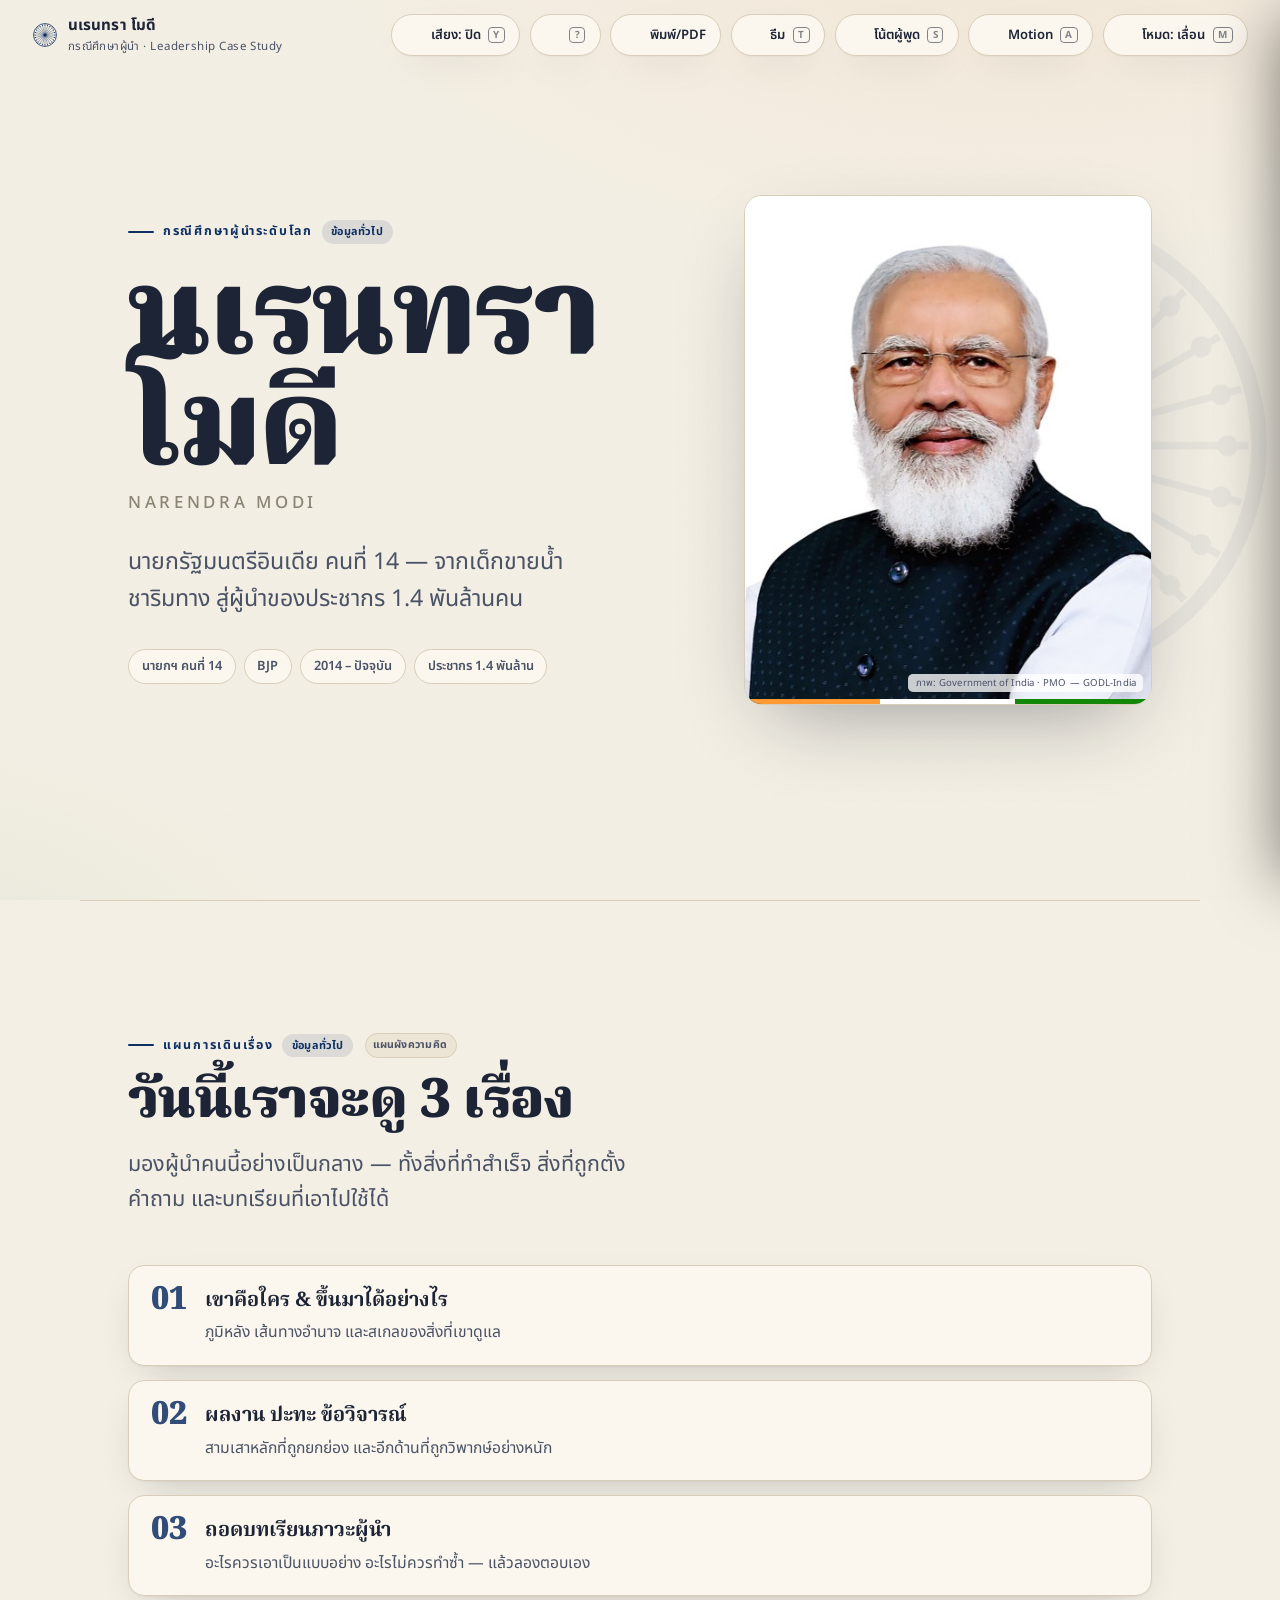
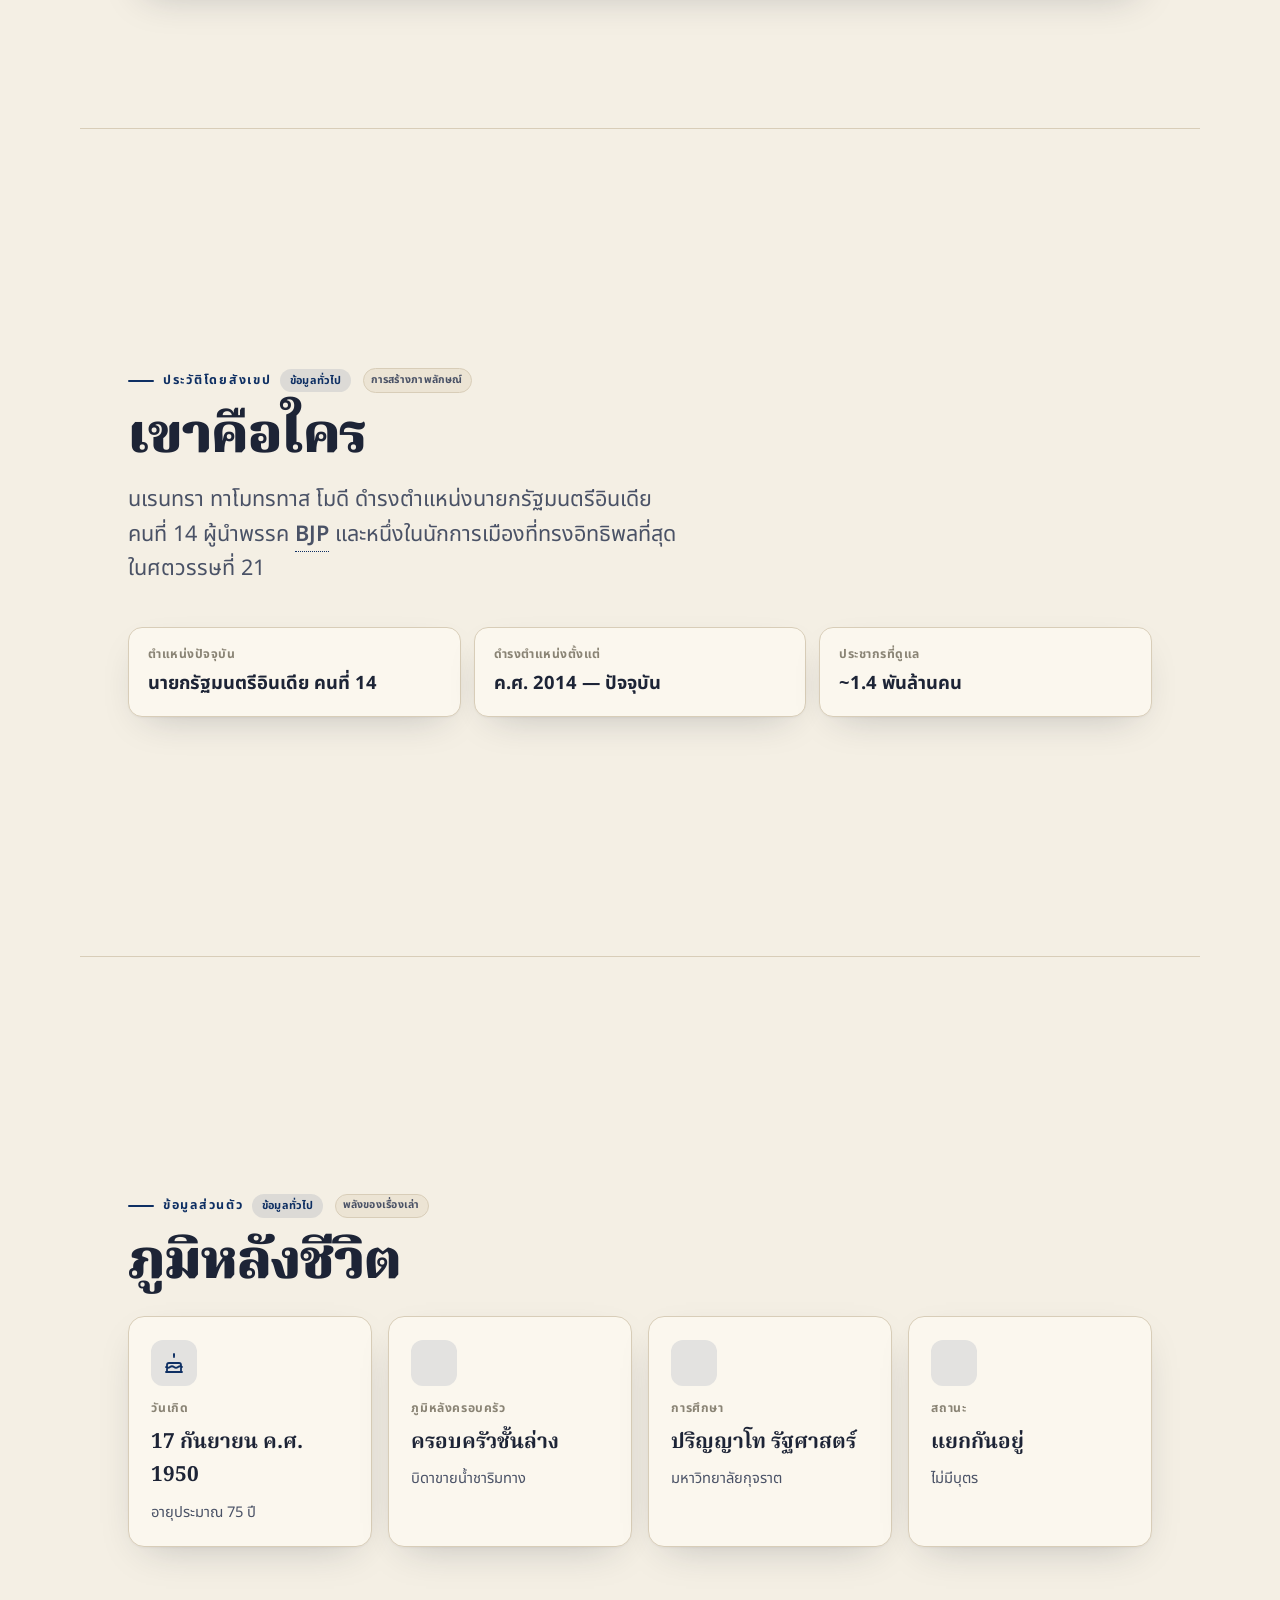
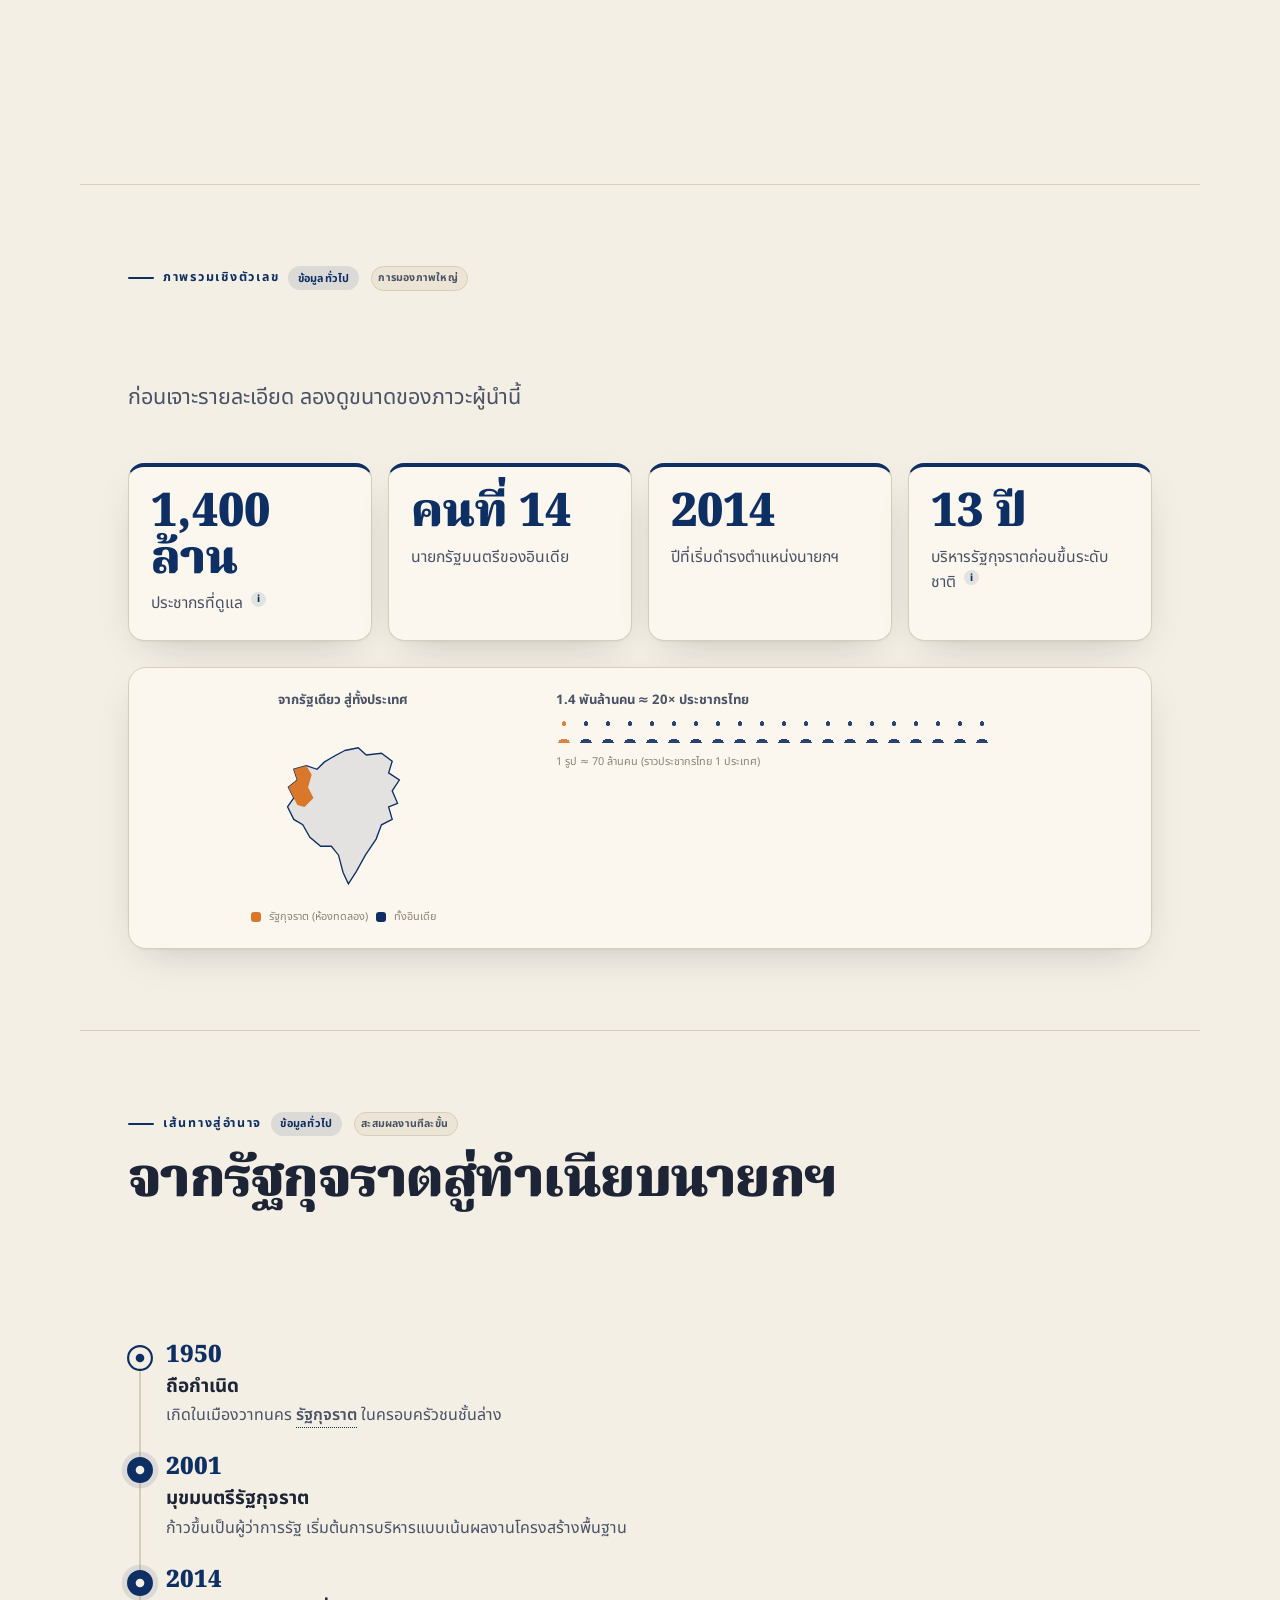
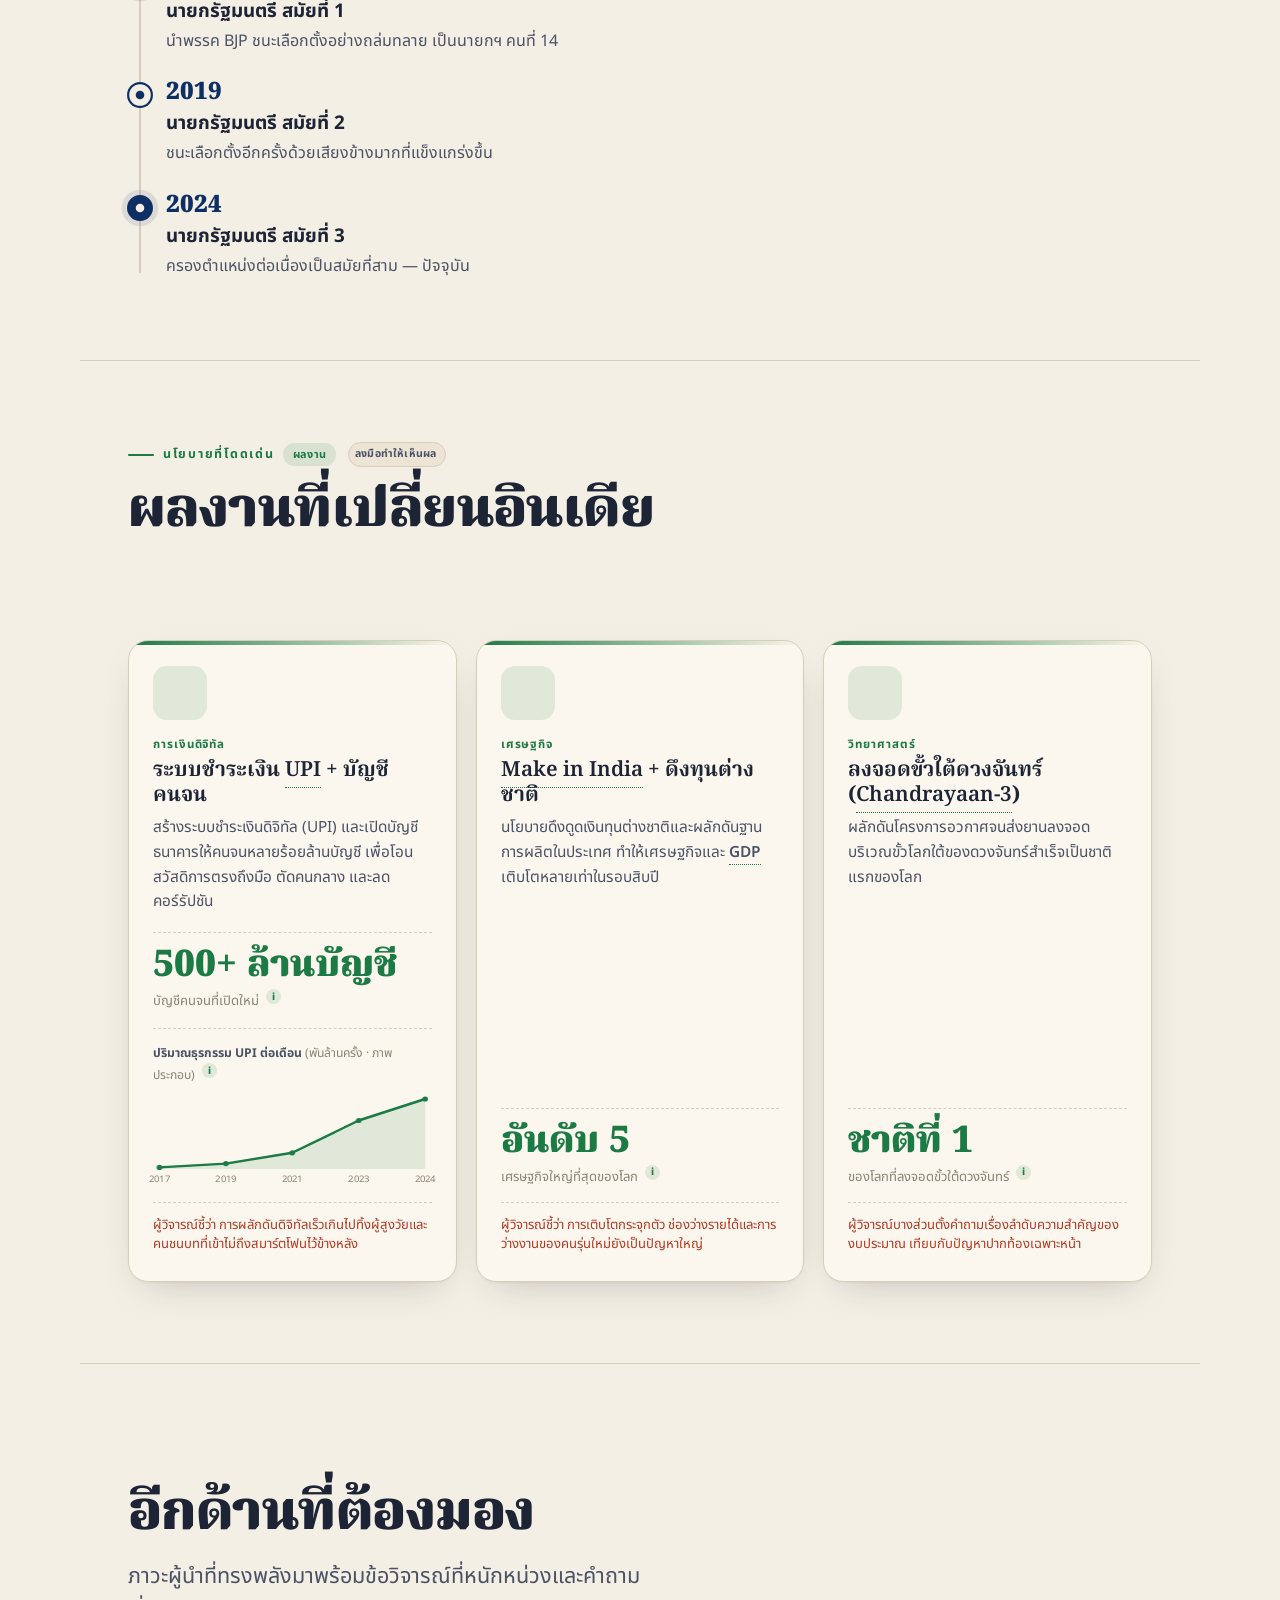
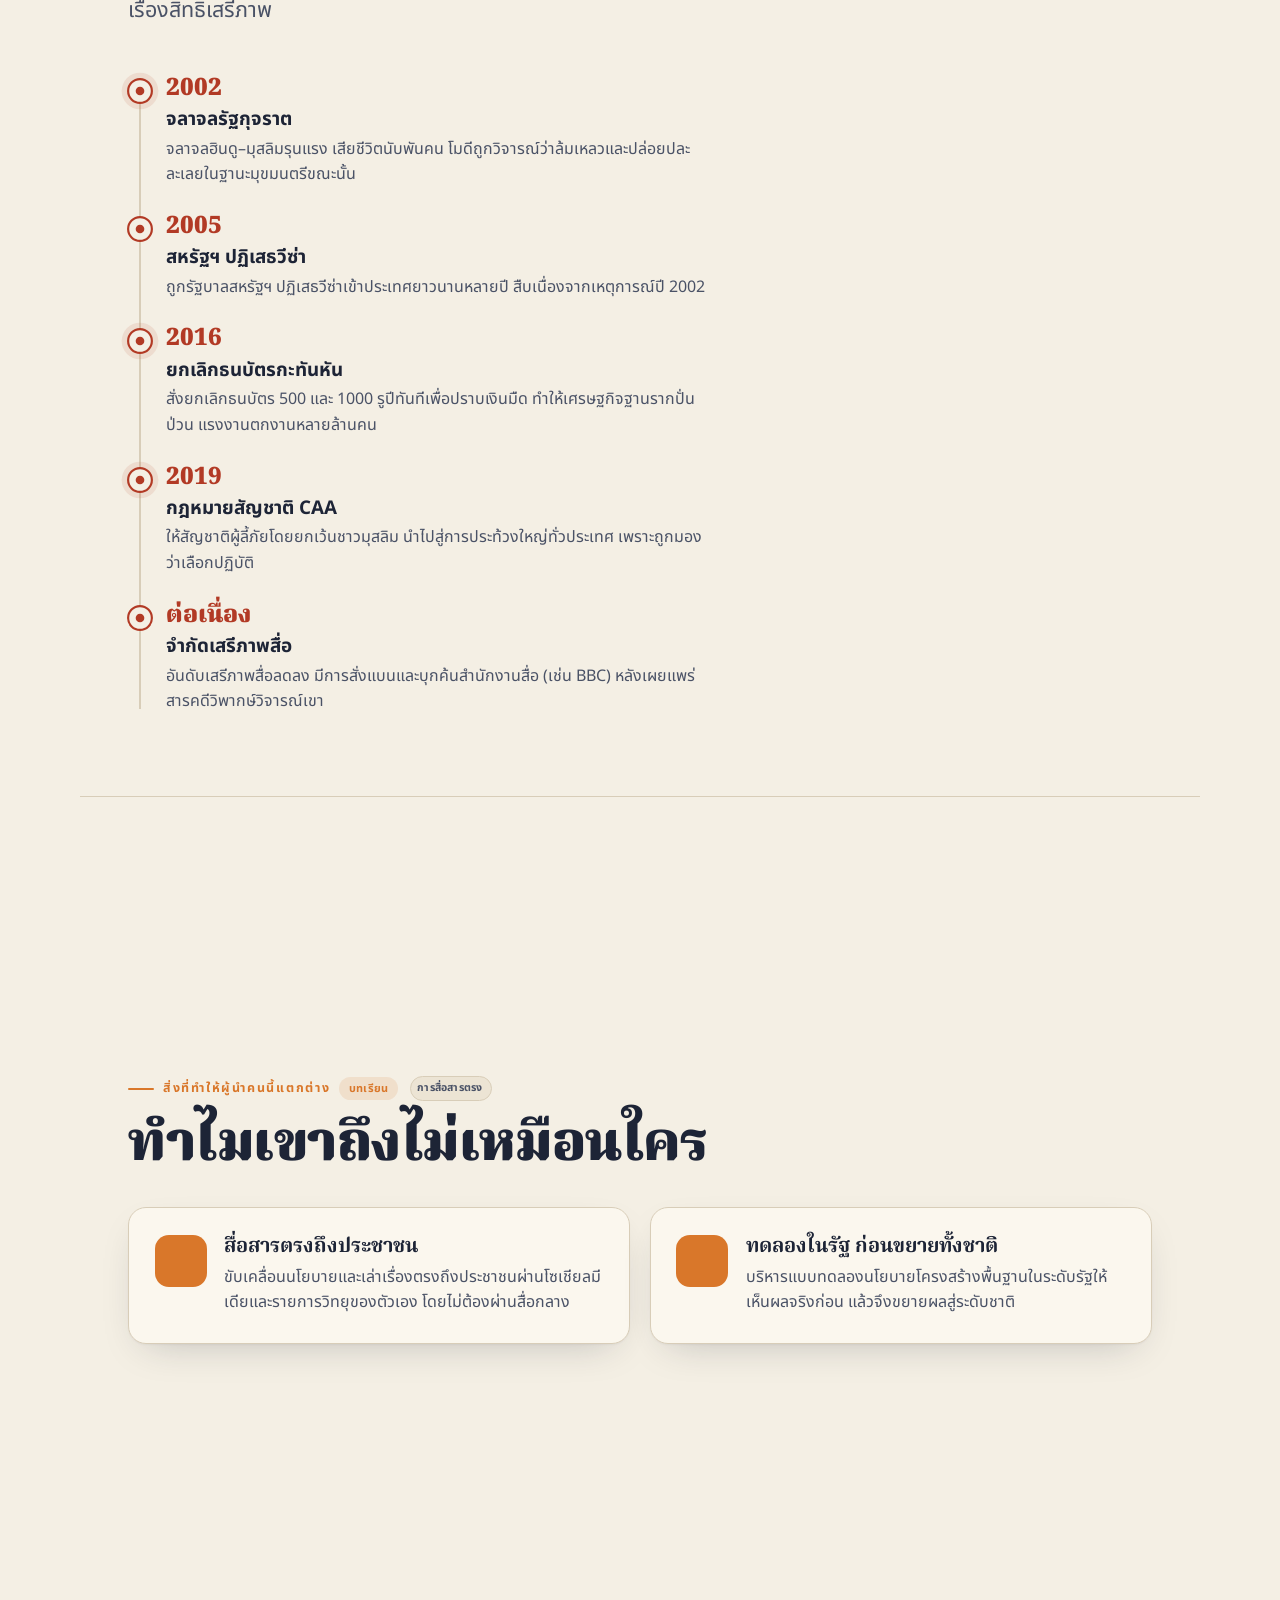
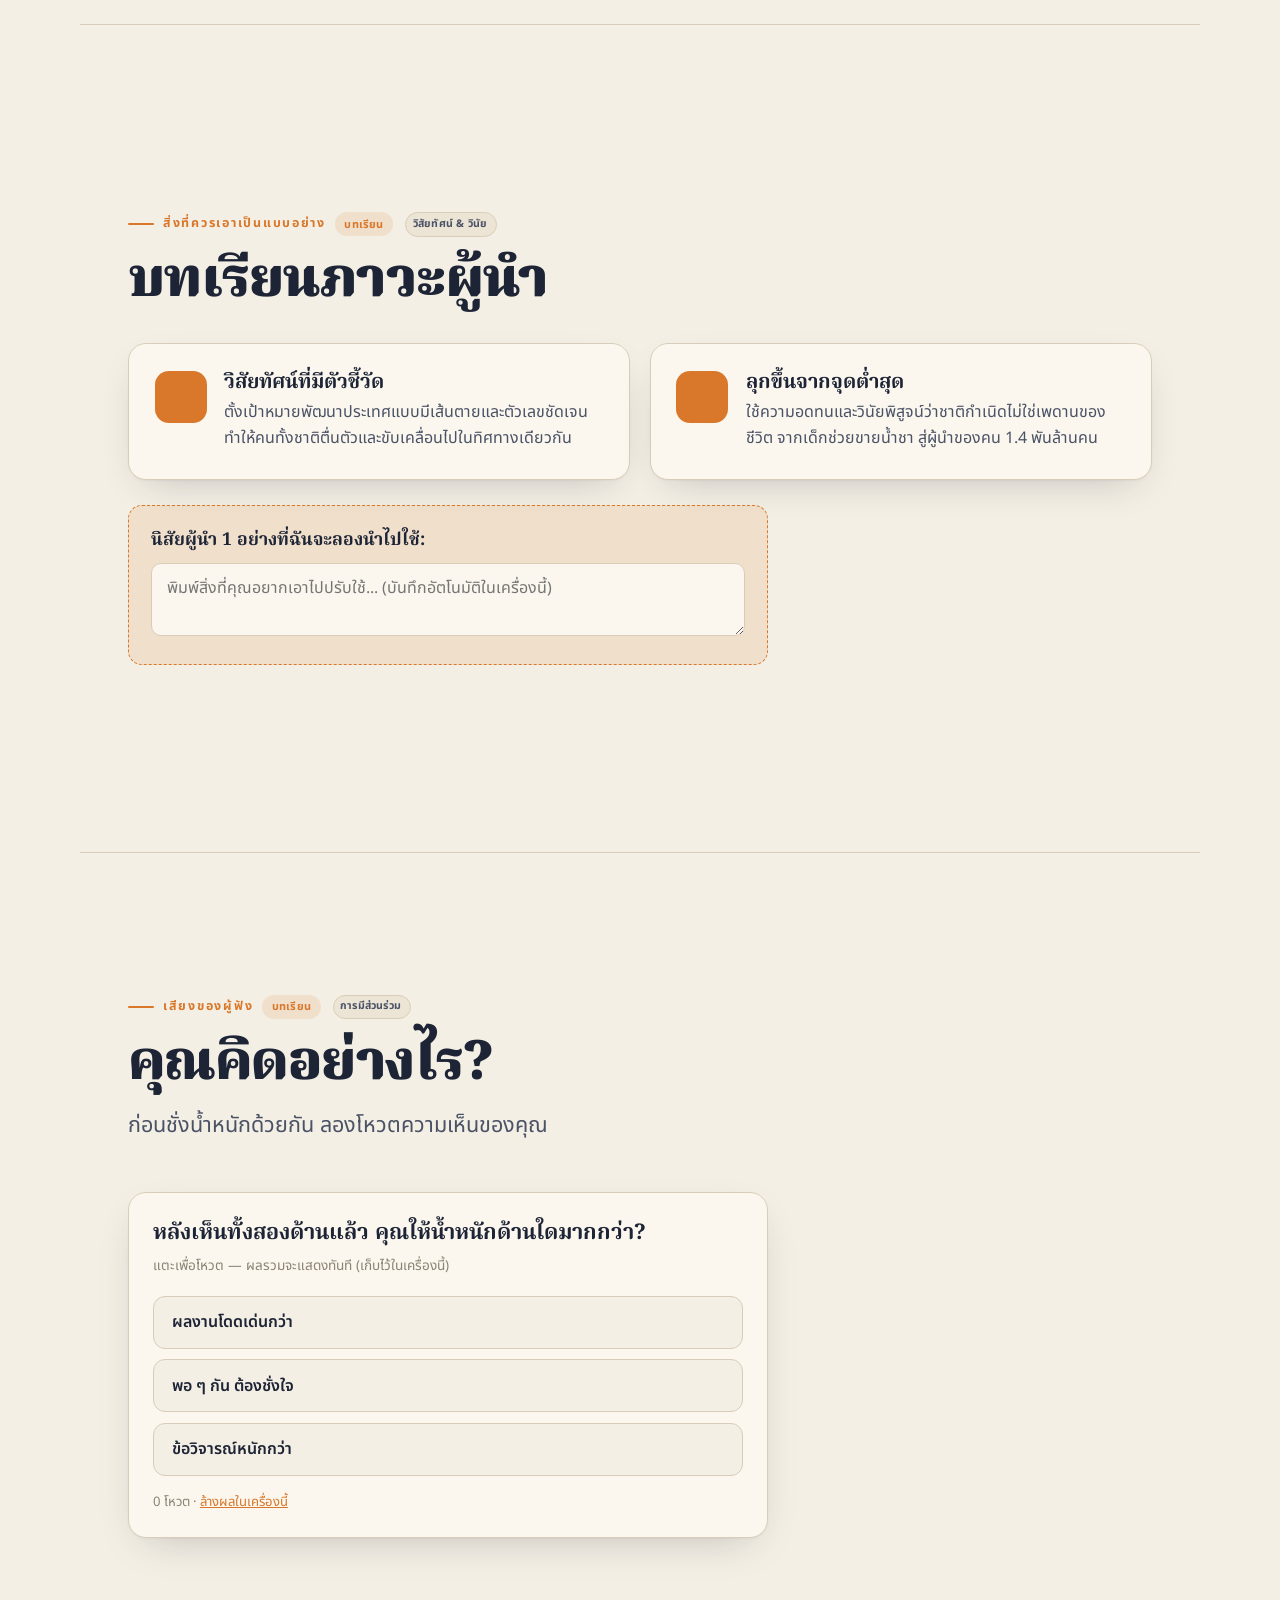
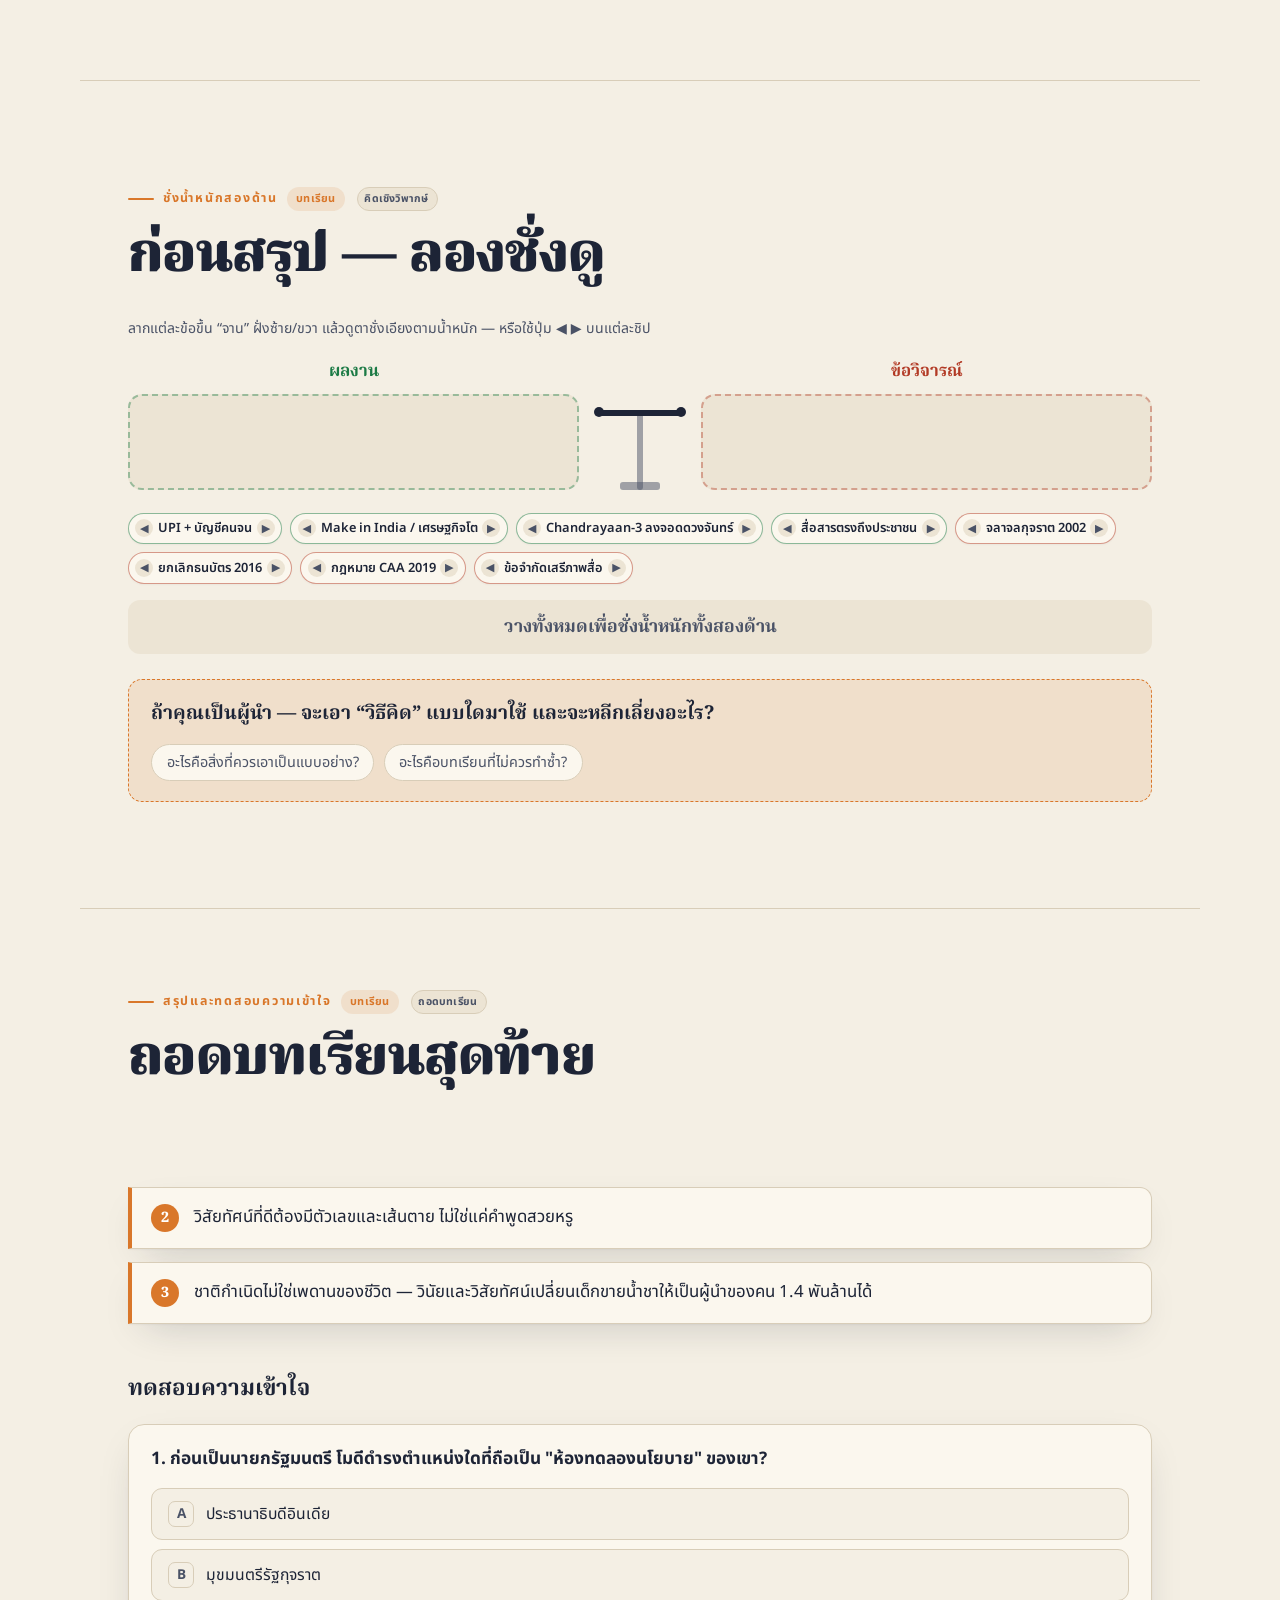
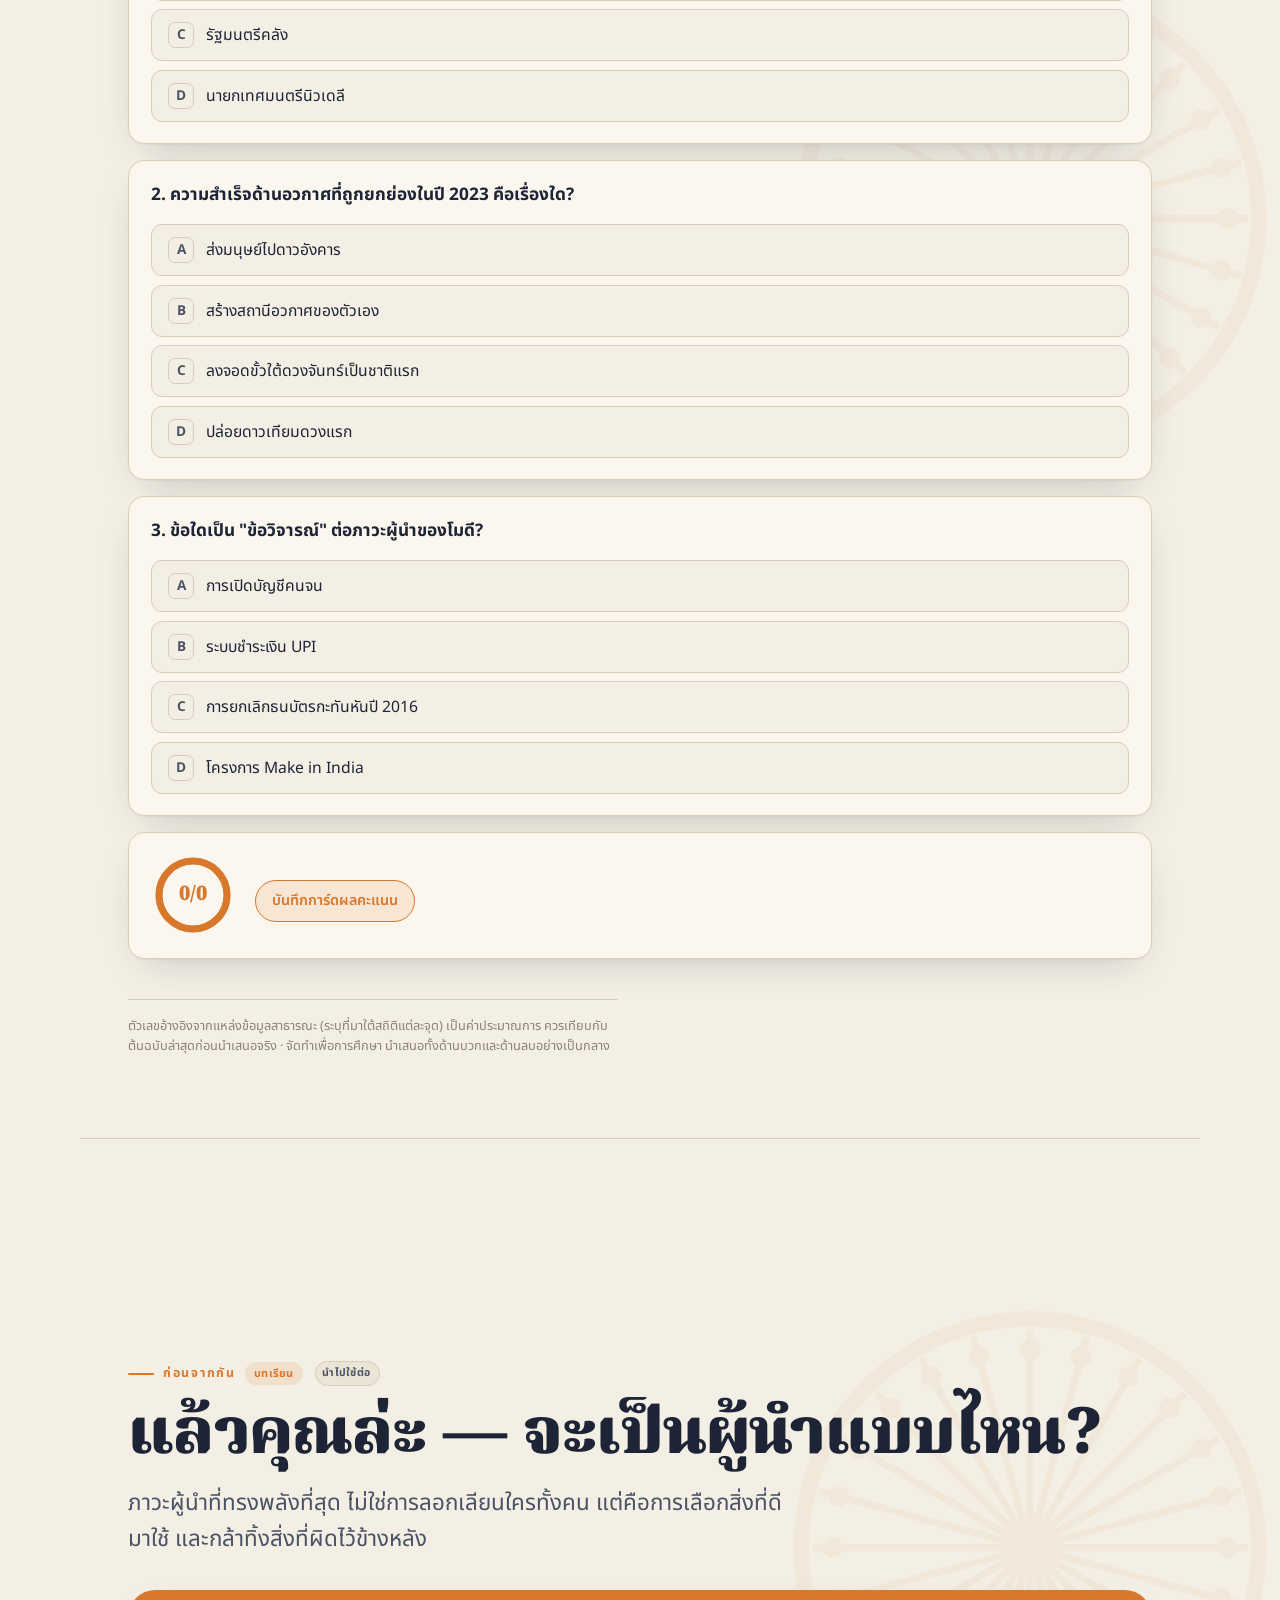
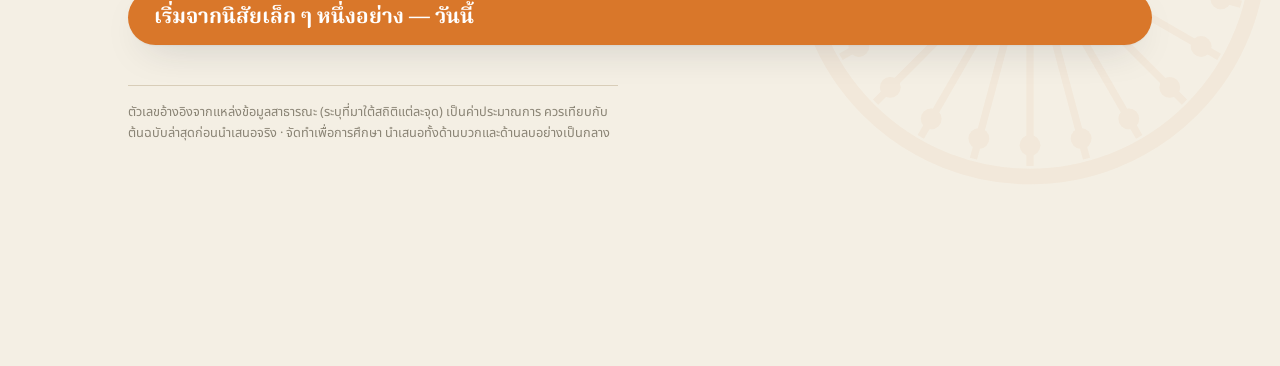
==== commit c0211196: "Add 19 presentation enhancements (visual, data, interactive, polish) Group A (visual/motion): hero K" ====
--- a/index.html
+++ b/index.html
@@ -599,10 +599,293 @@
   .bigcard .stat .num { font-size: 2rem; }
 }
 
+/* ============================================================================
+   ★ ส่วนเสริม 19 ฟีเจอร์ใหม่
+   ============================================================================ */
+
+/* ---------- #17 เลนส์ภาวะผู้นำ (badge ข้าง kicker) ---------- */
+.lens-badge {
+  display: inline-flex; align-items: center; gap: .3rem;
+  font-size: .66rem; font-weight: 700; letter-spacing: .02em; text-transform: none;
+  color: var(--ink-soft); background: var(--paper-2); border: 1px solid var(--line);
+  border-radius: 999px; padding: .18rem .55rem .18rem .4rem; margin-left: .2rem;
+}
+.lens-badge svg { width: 13px; height: 13px; opacity: .8; }
+
+/* ---------- #8 / #10 source-mark + term + tooltip ---------- */
+.src-mark {
+  display: inline-grid; place-items: center; width: 15px; height: 15px; margin-left: .25rem;
+  font-size: .62rem; font-weight: 800; font-style: normal; line-height: 1; vertical-align: super;
+  color: var(--accent); background: var(--accent-soft); border-radius: 50%; cursor: pointer;
+  user-select: none; transition: transform .15s;
+}
+.src-mark:hover { transform: scale(1.15); }
+.src-mark:focus-visible { outline: 2px solid var(--accent); outline-offset: 2px; }
+.term {
+  cursor: help; border-bottom: 1.5px dotted var(--accent); color: inherit; font-weight: 600;
+}
+.term:focus-visible { outline: 2px solid var(--accent); outline-offset: 2px; border-radius: 3px; }
+.tip {
+  position: fixed; z-index: 100; max-width: 280px; pointer-events: none;
+  background: #15151c; color: #ece7da; font-size: .82rem; line-height: 1.5; font-weight: 500;
+  padding: .6rem .8rem; border-radius: 10px; box-shadow: var(--shadow-lg);
+  opacity: 0; transform: translateY(4px); transition: opacity .16s, transform .16s;
+}
+.tip.on { opacity: 1; transform: none; }
+
+/* ---------- #9 counter-argument บนการ์ดผลงาน ---------- */
+.counter-note {
+  margin-top: .9rem; padding-top: .8rem; border-top: 1px dashed var(--line);
+  display: flex; gap: .5rem; align-items: flex-start;
+  font-size: .82rem; color: var(--clay); line-height: 1.45;
+}
+.counter-note svg { width: 16px; height: 16px; flex: 0 0 auto; margin-top: .1rem; color: var(--clay); }
+html[data-theme="dark"] .counter-note { color: var(--clay); }
+
+/* ---------- #6 mini chart ---------- */
+.mini-chart { margin-top: 1rem; padding-top: .9rem; border-top: 1px dashed var(--line); }
+.mc-head { font-size: .76rem; font-weight: 700; color: var(--ink-soft); margin-bottom: .4rem; }
+.mc-unit { font-weight: 400; color: var(--ink-faint); }
+.mc-svg { width: 100%; height: 96px; display: block; overflow: visible; }
+.mc-area { fill: var(--accent-soft); opacity: 0; transition: opacity .8s ease .3s; }
+.mc-line {
+  fill: none; stroke: var(--accent); stroke-width: 2.4; stroke-linecap: round; stroke-linejoin: round;
+  stroke-dasharray: var(--len); stroke-dashoffset: var(--len);
+}
+.mc-dot { fill: var(--accent); opacity: 0; }
+.mc-x { fill: var(--ink-faint); font-size: 9px; font-family: var(--sans); }
+.bigcard.is-visible .mc-area { opacity: 1; }
+.bigcard.is-visible .mc-line { animation: mcDraw 1.3s var(--ease) .35s forwards; }
+.bigcard.is-visible .mc-dot { animation: mcDot .3s var(--ease-out) forwards; animation-delay: var(--di); }
+@keyframes mcDraw { to { stroke-dashoffset: 0; } }
+@keyframes mcDot { to { opacity: 1; } }
+
+/* ---------- #5 + #7 scale viz (แผนที่ + คน) ---------- */
+.scaleviz {
+  display: grid; grid-template-columns: minmax(150px, .8fr) 1.2fr; gap: 1.4rem; margin-top: 1.6rem;
+  background: var(--card); border: 1px solid var(--line); border-radius: 18px; padding: 1.4rem 1.5rem; box-shadow: var(--shadow);
+}
+.sv-cap { font-size: .82rem; font-weight: 700; color: var(--ink-soft); margin-bottom: .6rem; }
+.sv-map { display: flex; flex-direction: column; align-items: center; }
+.india-svg { width: 100%; max-width: 170px; height: auto; }
+.in-nation { fill: var(--accent-soft); stroke: var(--accent); stroke-width: 1.5; opacity: 0; transition: opacity .8s ease; }
+.in-guj { fill: var(--saffron); opacity: 0; transition: opacity .6s ease; }
+.in-ping { fill: var(--saffron); opacity: 0; }
+.scaleviz.is-visible .in-nation { opacity: 1; transition-delay: .45s; }
+.scaleviz.is-visible .in-guj { opacity: 1; }
+.scaleviz.is-visible .in-ping { animation: ping 1.6s ease-out .3s 2; }
+@keyframes ping { 0% { opacity: .9; transform: scale(.6); transform-origin: 49px 74px; } 70% { opacity: 0; transform: scale(2.6); transform-origin: 49px 74px; } 100% { opacity: 0; } }
+.sv-map-legend { font-size: .68rem; color: var(--ink-faint); margin-top: .5rem; display: flex; gap: .5rem; align-items: center; flex-wrap: wrap; justify-content: center; }
+.sv-map-legend .lg { width: 10px; height: 10px; border-radius: 3px; display: inline-block; }
+.sv-map-legend .lg.guj { background: var(--saffron); }
+.sv-map-legend .lg.nat { background: var(--accent); }
+.ppl-grid { display: flex; flex-wrap: wrap; gap: 6px; }
+.ppl {
+  width: 16px; height: 22px; flex: 0 0 auto; opacity: 0; transform: translateY(6px);
+  background: var(--accent);
+  -webkit-mask: radial-gradient(circle at 50% 26%, #000 22%, transparent 23%) top/100% 45% no-repeat, radial-gradient(ellipse 60% 55% at 50% 100%, #000 60%, transparent 61%) bottom/100% 60% no-repeat;
+  mask: radial-gradient(circle at 50% 26%, #000 22%, transparent 23%) top/100% 45% no-repeat, radial-gradient(ellipse 60% 55% at 50% 100%, #000 60%, transparent 61%) bottom/100% 60% no-repeat;
+}
+.ppl:first-child { background: var(--saffron); }
+.scaleviz.is-visible .ppl { animation: pplIn .4s var(--ease-out) forwards; animation-delay: var(--pi); }
+@keyframes pplIn { to { opacity: .9; transform: none; } }
+.sv-people-note { font-size: .68rem; color: var(--ink-faint); margin-top: .6rem; }
+@media (max-width: 680px) { .scaleviz { grid-template-columns: 1fr; } }
+
+/* ---------- #16 agenda ---------- */
+.agenda { display: flex; flex-direction: column; gap: .9rem; margin-top: 1rem; }
+.agenda-item {
+  display: flex; gap: 1.1rem; align-items: flex-start;
+  background: var(--card); border: 1px solid var(--line); border-radius: 16px; padding: 1.2rem 1.4rem; box-shadow: var(--shadow);
+  transition: transform .25s var(--ease), border-color .25s;
+}
+.agenda-item:hover { transform: translateX(4px); border-color: var(--accent); }
+.agenda-n { font-family: var(--serif); font-weight: 900; font-size: 2rem; color: var(--accent); line-height: 1; opacity: .85; }
+.agenda-head { font-family: var(--serif); font-size: 1.25rem; font-weight: 700; margin-bottom: .2rem; }
+.agenda-body { color: var(--ink-soft); font-size: .98rem; }
+
+/* ---------- #11 poll ---------- */
+.poll { margin-top: 1rem; background: var(--card); border: 1px solid var(--line); border-radius: 18px; padding: 1.5rem; box-shadow: var(--shadow); max-width: 640px; }
+.poll-q { font-family: var(--serif); font-size: 1.35rem; font-weight: 700; margin-bottom: .3rem; }
+.poll-hint { font-size: .85rem; color: var(--ink-faint); margin-bottom: 1.1rem; }
+.poll-options { display: flex; flex-direction: column; gap: .65rem; }
+.poll-opt {
+  position: relative; overflow: hidden; text-align: left; font-family: var(--sans);
+  font-size: 1rem; font-weight: 600; color: var(--ink); cursor: pointer;
+  background: var(--paper); border: 1.5px solid var(--line); border-radius: 12px;
+  padding: .85rem 1.1rem; min-height: 50px; display: flex; align-items: center; gap: .6rem;
+  transition: border-color .18s, transform .12s;
+}
+.poll:not(.voted) .poll-opt:hover { border-color: var(--accent); transform: translateX(3px); }
+.po-bar {
+  position: absolute; left: 0; top: 0; bottom: 0; width: 0; z-index: 0;
+  background: var(--accent-soft); transition: width .7s var(--ease-out);
+}
+.poll-opt[data-cat="positive"] { --accent: var(--green); --accent-soft: rgba(28,122,69,.14); }
+.poll-opt[data-cat="warning"] { --accent: var(--clay); --accent-soft: rgba(178,58,37,.13); }
+.po-label, .po-pct { position: relative; z-index: 1; }
+.po-pct { margin-left: auto; font-variant-numeric: tabular-nums; font-weight: 800; color: var(--accent); }
+.poll-opt.lead { border-color: var(--accent); }
+.poll.voted .poll-opt { cursor: default; }
+.poll-foot { margin-top: 1rem; font-size: .82rem; color: var(--ink-faint); }
+.poll-reset { background: none; border: none; color: var(--accent); cursor: pointer; font: inherit; text-decoration: underline; padding: 0; }
+
+/* ---------- #14 reflection + #18 closing ---------- */
+.reflection { margin-top: 1.6rem; background: var(--accent-soft); border: 1.5px dashed var(--accent); border-radius: 14px; padding: 1.2rem 1.4rem; max-width: 640px; }
+.rf-label { display: block; font-family: var(--serif); font-weight: 700; font-size: 1.1rem; margin-bottom: .6rem; }
+.rf-input {
+  width: 100%; font-family: var(--sans); font-size: 1rem; color: var(--ink); line-height: 1.5;
+  background: var(--card); border: 1px solid var(--line); border-radius: 10px; padding: .7rem .9rem; resize: vertical;
+}
+.rf-input:focus-visible { outline: 2px solid var(--accent); outline-offset: 1px; }
+.rf-saved { font-size: .8rem; color: var(--green); margin-top: .5rem; font-weight: 600; }
+.closing-title { font-size: clamp(2.2rem, 6vw, 4rem) !important; }
+.closing-lead { max-width: 52ch; font-size: clamp(1.1rem, 2.2vw, 1.4rem); }
+.closing-echo {
+  background: var(--card); border-left: 4px solid var(--accent); border-radius: 0 12px 12px 0;
+  padding: 1.1rem 1.3rem; margin: .5rem 0 1.5rem; box-shadow: var(--shadow); max-width: 640px;
+}
+.closing-echo .ce-q { display: block; font-size: .8rem; font-weight: 700; color: var(--ink-faint); text-transform: uppercase; letter-spacing: .04em; margin-bottom: .3rem; }
+.closing-echo .ce-a { font-family: var(--serif); font-size: 1.3rem; font-weight: 700; color: var(--accent); }
+.closing-cta {
+  display: inline-block; font-family: var(--serif); font-weight: 700; font-size: 1.3rem; color: #fff;
+  background: var(--accent); border-radius: 999px; padding: .7rem 1.6rem; box-shadow: var(--shadow);
+}
+
+/* ---------- #12 drag-the-balance ---------- */
+.dragscale { margin-top: 1rem; }
+.ds-hint { font-size: .88rem; color: var(--ink-soft); margin-bottom: 1.2rem; }
+.ds-stage { display: grid; grid-template-columns: 1fr auto 1fr; gap: 1rem; align-items: end; margin-bottom: 1.4rem; }
+.ds-pan-zone { display: flex; flex-direction: column; align-items: center; gap: .5rem; }
+.ds-pan-label { font-family: var(--serif); font-weight: 700; font-size: 1.05rem; }
+.ds-pan {
+  width: 100%; min-height: 96px; border-radius: 14px; padding: .6rem;
+  background: var(--paper-2); border: 2px dashed var(--line);
+  display: flex; flex-wrap: wrap; gap: .4rem; align-content: flex-start; justify-content: center;
+  transition: transform .5s var(--ease), border-color .2s, background .2s;
+}
+.ds-pan.hot { border-color: var(--accent); background: var(--accent-soft); }
+.ds-pan-zone.left .ds-pan { border-color: rgba(28,122,69,.4); }
+.ds-pan-zone.right .ds-pan { border-color: rgba(178,58,37,.4); }
+.ds-beam-wrap { position: relative; width: 90px; height: 96px; display: flex; align-items: flex-end; justify-content: center; }
+.ds-stand { position: absolute; bottom: 0; width: 6px; height: 78px; background: var(--ink-soft); border-radius: 3px; opacity: .5; }
+.ds-fulcrum { position: absolute; bottom: 0; width: 40px; height: 8px; background: var(--ink-soft); border-radius: 3px; opacity: .5; }
+.ds-beam { position: absolute; bottom: 74px; width: 84px; height: 6px; background: var(--ink); border-radius: 3px; transition: transform .6s var(--ease); }
+.ds-beam-end { position: absolute; top: -3px; width: 10px; height: 10px; border-radius: 50%; background: var(--ink); }
+.ds-beam-end.l { left: -4px; } .ds-beam-end.r { right: -4px; }
+.ds-pool { display: flex; flex-wrap: wrap; gap: .5rem; margin-bottom: 1rem; min-height: 20px; }
+.ds-chip {
+  display: inline-flex; align-items: center; gap: .15rem; font-family: var(--sans); font-size: .8rem; font-weight: 600;
+  color: var(--ink); background: var(--card); border: 1.5px solid var(--line); border-radius: 999px;
+  padding: .3rem .4rem; cursor: grab; touch-action: none; box-shadow: var(--shadow);
+  transition: border-color .15s, box-shadow .15s;
+}
+.ds-chip.pos { border-color: rgba(28,122,69,.5); }
+.ds-chip.neg { border-color: rgba(178,58,37,.5); }
+.ds-chip:hover { box-shadow: var(--shadow-lg); }
+.ds-chip:focus-visible { outline: 2px solid var(--accent); outline-offset: 2px; }
+.ds-chip.dragging { cursor: grabbing; z-index: 50; position: relative; box-shadow: var(--shadow-lg); }
+.ds-chip-t { padding: 0 .15rem; }
+.ds-arrow { display: inline-grid; place-items: center; width: 18px; height: 18px; border-radius: 50%; font-size: .7rem; color: var(--ink-soft); background: var(--paper-2); }
+.ds-arrow:hover { color: #fff; background: var(--accent); }
+.ds-pan .ds-chip { box-shadow: none; }
+.ds-readout {
+  text-align: center; font-family: var(--serif); font-weight: 700; font-size: 1.1rem; color: var(--ink-soft);
+  background: var(--paper-2); border-radius: 12px; padding: .8rem 1rem;
+}
+.ds-readout.pos { color: var(--green); background: rgba(28,122,69,.10); }
+.ds-readout.neg { color: var(--clay); background: rgba(178,58,37,.10); }
+.ds-readout.even.done { color: var(--accent); background: var(--accent-soft); }
+@media (max-width: 600px) { .ds-stage { grid-template-columns: 1fr; } .ds-beam-wrap { margin: 0 auto; order: -1; } }
+
+/* ---------- #13 quiz score + result card ---------- */
+.quiz-score {
+  display: flex; align-items: center; gap: 1.4rem; margin-top: .5rem;
+  background: var(--card); border: 1px solid var(--line); border-radius: 16px; padding: 1.4rem 1.5rem; box-shadow: var(--shadow);
+  animation: pop .4s var(--ease-out);
+}
+.qs-ring { position: relative; width: 80px; height: 80px; flex: 0 0 auto; }
+.qs-ring svg { width: 80px; height: 80px; transform: rotate(-90deg); }
+.qs-bg { fill: none; stroke: var(--line); stroke-width: 7; }
+.qs-fg { fill: none; stroke: var(--accent); stroke-width: 7; stroke-linecap: round; transition: stroke-dashoffset 1s var(--ease); }
+.qs-num { position: absolute; inset: 0; display: grid; place-items: center; font-family: var(--serif); font-weight: 900; font-size: 1.25rem; color: var(--accent); }
+.qs-text { flex: 1; }
+.qs-msg { font-size: 1.1rem; font-weight: 700; margin-bottom: .7rem; }
+.qs-dl {
+  display: inline-flex; align-items: center; gap: .45rem; font: inherit; font-size: .9rem; font-weight: 600;
+  color: var(--accent); background: var(--accent-soft); border: 1px solid var(--accent); border-radius: 999px;
+  padding: .5rem 1rem; cursor: pointer; transition: background .18s, color .18s;
+}
+.qs-dl:hover { background: var(--accent); color: #fff; }
+.qs-dl svg { width: 16px; height: 16px; }
+
+/* ---------- #2 loader ---------- */
+.loader {
+  position: fixed; inset: 0; z-index: 200; display: grid; place-items: center; gap: .4rem;
+  grid-auto-flow: row; background: var(--paper); transition: opacity .5s ease, visibility .5s;
+}
+.loader-chakra { width: 110px; height: 110px; }
+.loader.spin .loader-chakra { animation: chakraSpin 1.15s cubic-bezier(.3,.7,.2,1) both; }
+@keyframes chakraSpin { 0% { transform: rotate(-220deg) scale(.6); opacity: 0; } 60% { opacity: 1; } 100% { transform: rotate(0) scale(1); opacity: 1; } }
+.loader-name { font-family: var(--serif); font-weight: 900; font-size: 1.8rem; color: var(--ink); opacity: 0; animation: fadeUp .5s ease .55s forwards; }
+.loader-sub { font-size: .78rem; letter-spacing: .22em; text-transform: uppercase; color: var(--ink-faint); opacity: 0; animation: fadeUp .5s ease .7s forwards; }
+@keyframes fadeUp { from { opacity: 0; transform: translateY(8px); } to { opacity: 1; transform: none; } }
+.loader.done { opacity: 0; visibility: hidden; }
+
+/* ---------- #4 color wash ---------- */
+.cat-wash { position: fixed; inset: 0; z-index: 40; pointer-events: none; opacity: 0; }
+.cat-wash.flash { animation: catWash 1s var(--ease-out); }
+@keyframes catWash { 0% { opacity: 0; } 22% { opacity: .22; } 100% { opacity: 0; } }
+
+/* ---------- #15 sync badge ---------- */
+.sync-badge {
+  position: fixed; left: 50%; bottom: 16px; transform: translateX(-50%) translateY(20px); z-index: 75;
+  font-size: .78rem; font-weight: 700; color: #fff; background: var(--navy);
+  padding: .45rem .9rem; border-radius: 999px; box-shadow: var(--shadow-lg);
+  opacity: 0; transition: opacity .3s, transform .3s; pointer-events: none;
+}
+.sync-badge.on { opacity: 1; transform: translateX(-50%) translateY(0); }
+body.mode-slide .sync-badge { bottom: 84px; }
+
+/* ---------- #1 hero parallax + Ken Burns ---------- */
+.hero { --px: 0px; --py: 0px; }
+.hero .ghost-chakra { transform: translateY(-50%) translate3d(var(--px), var(--py), 0); transition: transform .3s var(--ease-out); }
+.hero .portrait { transform: translate3d(calc(var(--px) * -.4), calc(var(--py) * -.4), 0); transition: transform .35s var(--ease-out); }
+.hero .portrait-img { animation: kenburns 22s ease-in-out infinite alternate; }
+@keyframes kenburns { 0% { transform: scale(1.04) translate(0, 0); } 100% { transform: scale(1.13) translate(-1.5%, -2%); } }
+
+/* ---------- dark theme tweaks ---------- */
+html[data-theme="dark"] .tip { background: #25252f; }
+html[data-theme="dark"] .ds-chip, html[data-theme="dark"] .ds-arrow { background: var(--paper-2); }
+html[data-theme="dark"] .loader-chakra { filter: brightness(1.4); }
+
+/* ---------- reduced-motion / motion-off guards ---------- */
+body.motion-off .mc-line { animation: none !important; stroke-dashoffset: 0 !important; }
+body.motion-off .mc-area, body.motion-off .mc-dot { opacity: 1 !important; animation: none !important; }
+body.motion-off .ppl { opacity: .9 !important; transform: none !important; animation: none !important; }
+body.motion-off .in-nation, body.motion-off .in-guj { opacity: 1 !important; }
+body.motion-off .in-ping { display: none; }
+body.motion-off .ds-beam, body.motion-off .ds-pan { transition: none !important; }
+body.motion-off .portrait-img { animation: none !important; }
+body.motion-off .cat-wash { display: none !important; }
+@media (prefers-reduced-motion: reduce) {
+  .mc-line { stroke-dashoffset: 0 !important; animation: none !important; }
+  .mc-area, .mc-dot, .ppl, .in-nation, .in-guj { opacity: 1 !important; animation: none !important; }
+  .in-ping { display: none; }
+  .portrait-img { animation: none !important; }
+  .loader.spin .loader-chakra { animation: none !important; }
+}
+
 /* ---------- #10 การพิมพ์ / Export PDF — แฮนด์เอาต์ 1 สไลด์ต่อหน้า ---------- */
 @media print {
   @page { margin: 1.4cm; }
-  .toolbar, .slide-nav, .notes-panel, .notes-backdrop, .progress, .help-overlay, .ghost-chakra { display: none !important; }
+  .toolbar, .slide-nav, .notes-panel, .notes-backdrop, .progress, .help-overlay, .ghost-chakra,
+  .loader, .cat-wash, .tip, .sync-badge { display: none !important; }
+  /* เผยกราฟ/แผนที่/คน ให้เต็มเมื่อพิมพ์ */
+  .mc-line { stroke-dashoffset: 0 !important; }
+  .mc-area, .mc-dot, .ppl, .in-nation, .in-guj { opacity: 1 !important; }
+  .in-ping { display: none !important; }
+  .scaleviz, .poll, .quiz-score, .agenda-item, .dragscale, .reflection { break-inside: avoid; }
   html, body { background: #fff !important; height: auto !important; overflow: visible !important; }
   body::before { display: none !important; }
   .deck { display: block !important; height: auto !important; }
@@ -625,6 +908,22 @@
 </head>
 <body>
 
+  <!-- #2 chakra loader (เปิดครั้งแรก) -->
+  <div class="loader" id="loader" aria-hidden="true">
+    <div class="loader-chakra" id="loader-chakra"></div>
+    <div class="loader-name">นเรนทรา โมดี</div>
+    <div class="loader-sub">Leadership Case Study</div>
+  </div>
+
+  <!-- #4 color wash overlay (เปลี่ยนหมวด) -->
+  <div class="cat-wash" id="cat-wash" aria-hidden="true"></div>
+
+  <!-- #8/#10 tooltip ลอย (แหล่งอ้างอิง + อภิธานศัพท์) -->
+  <div class="tip" id="tip" role="tooltip" aria-hidden="true"></div>
+
+  <!-- #15 ตัวบอกสถานะซิงก์หลายหน้าต่าง -->
+  <div class="sync-badge" id="sync-badge" aria-hidden="true" hidden>🔗 ซิงก์หลายหน้าต่าง</div>
+
   <!-- progress bar (โหมดเลื่อน) -->
   <div class="progress" id="progress"></div>
 
@@ -635,6 +934,9 @@
       <span>นเรนทรา โมดี<small>กรณีศึกษาผู้นำ · Leadership Case Study</small></span>
     </div>
     <span class="spacer"></span>
+    <button class="btn" id="btn-sound" type="button" aria-pressed="false" title="เปิด/ปิดเสียงประกอบ (Y)">
+      <span class="ico"></span><span class="lbl">เสียง</span><span class="kbd">Y</span>
+    </button>
     <button class="btn" id="btn-help" type="button" title="คีย์ลัด/ความช่วยเหลือ (?)">
       <span class="ico"></span><span class="kbd">?</span>
     </button>
@@ -711,6 +1013,51 @@
     insight: 'บทเรียน',
   },
 
+  /* ---- #17 "เลนส์ภาวะผู้นำ" ต่อสไลด์ (แท็กบอกว่าสไลด์นี้สอนเรื่องอะไร) ---- */
+  lenses: {
+    agenda:        'แผนผังความคิด',
+    intro:         'การสร้างภาพลักษณ์',
+    personal:      'พลังของเรื่องเล่า',
+    numbers:       'การมองภาพใหญ่',
+    rise:          'สะสมผลงานทีละขั้น',
+    policies:      'ลงมือทำให้เห็นผล',
+    controversies: 'การใช้อำนาจ',
+    different:     'การสื่อสารตรง',
+    lessons:       'วิสัยทัศน์ & วินัย',
+    poll:          'การมีส่วนร่วม',
+    balance:       'คิดเชิงวิพากษ์',
+    summary:       'ถอดบทเรียน',
+    closing:       'นำไปใช้ต่อ',
+  },
+
+  /* ---- #10 อภิธานศัพท์ (แตะคำเพื่อดูคำอธิบายสั้น ๆ) ---- */
+  glossary: {
+    'UPI': 'Unified Payments Interface — ระบบชำระเงินดิจิทัลแบบเรียลไทม์ของอินเดีย โอนเงินข้ามธนาคารได้ทันทีด้วยมือถือ',
+    'Make in India': 'นโยบายปี 2014 ที่ดึงดูดการลงทุนและส่งเสริมให้ผลิตสินค้าภายในประเทศ เพื่อสร้างงานและฐานอุตสาหกรรม',
+    'Chandrayaan-3': 'ภารกิจสำรวจดวงจันทร์ของอินเดีย (ISRO) ที่ลงจอดบริเวณขั้วใต้สำเร็จเป็นชาติแรกของโลก เมื่อ ส.ค. 2023',
+    'CAA': 'Citizenship Amendment Act 2019 — กฎหมายให้สัญชาติผู้ลี้ภัยบางศาสนาโดยยกเว้นมุสลิม จุดชนวนการประท้วงใหญ่',
+    'BJP': 'พรรคภารติยะชนตะ (Bharatiya Janata Party) — พรรคแนวชาตินิยมฮินดูที่โมดีเป็นผู้นำ',
+    'GDP': 'มูลค่าผลิตภัณฑ์มวลรวมในประเทศ — ตัววัดขนาดเศรษฐกิจของทั้งประเทศ',
+    'Jan Dhan': 'Jan Dhan Yojana — โครงการเปิดบัญชีธนาคารให้ประชาชนผู้มีรายได้น้อยหลายร้อยล้านบัญชี',
+    'รัฐกุจราต': 'รัฐทางตะวันตกของอินเดียที่โมดีเป็นมุขมนตรี (ผู้ว่าการรัฐ) ระหว่างปี 2001–2014 ก่อนขึ้นเป็นนายกฯ',
+  },
+
+  /* ---- #11 โพลความเห็นผู้ฟัง (เก็บผลใน localStorage) ---- */
+  poll: {
+    id: 'modi-balance',
+    question: 'หลังเห็นทั้งสองด้านแล้ว คุณให้น้ำหนักด้านใดมากกว่า?',
+    hint: 'แตะเพื่อโหวต — ผลรวมจะแสดงทันที (เก็บไว้ในเครื่องนี้)',
+    options: [
+      { key: 'pos',  label: 'ผลงานโดดเด่นกว่า',     cat: 'positive' },
+      { key: 'mixed', label: 'พอ ๆ กัน ต้องชั่งใจ',  cat: 'neutral'  },
+      { key: 'neg',  label: 'ข้อวิจารณ์หนักกว่า',    cat: 'warning'  },
+    ],
+  },
+
+  /* ---- #14 กล่องสะท้อนความคิด ---- */
+  reflectionPrompt: 'นิสัยผู้นำ 1 อย่างที่ฉันจะลองนำไปใช้:',
+  reflectionPlaceholder: 'พิมพ์สิ่งที่คุณอยากเอาไปปรับใช้... (บันทึกอัตโนมัติในเครื่องนี้)',
+
   /* ---- สไลด์ทั้งหมด ----
      cat: neutral | positive | warning | insight  (กำหนดโทนสี)
      note: speaker note (ซ่อนจากผู้ชม กดดูได้)                                   */
@@ -726,6 +1073,22 @@
       titleEn: 'Narendra Modi',
       lead: 'นายกรัฐมนตรีอินเดีย คนที่ 14 — จากเด็กขายน้ำชาริมทาง สู่ผู้นำของประชากร 1.4 พันล้านคน',
       note: 'เปิดด้วยภาพรวม: วันนี้เราจะมองโมดีแบบเป็นกลาง ทั้งผลงานที่โดดเด่นและข้อวิจารณ์ที่หนักหน่วง เพื่อถอดบทเรียนภาวะผู้นำ ไม่ใช่เพื่อเชียร์หรือโจมตี',
+    },
+
+    /* 1.5 วาระการนำเสนอ (agenda) #16 ---------------------------------------- */
+    {
+      id: 'agenda',
+      cat: 'neutral',
+      kicker: 'แผนการเดินเรื่อง',
+      type: 'agenda',
+      title: 'วันนี้เราจะดู 3 เรื่อง',
+      lead: 'มองผู้นำคนนี้อย่างเป็นกลาง — ทั้งสิ่งที่ทำสำเร็จ สิ่งที่ถูกตั้งคำถาม และบทเรียนที่เอาไปใช้ได้',
+      agenda: [
+        { n: '01', head: 'เขาคือใคร & ขึ้นมาได้อย่างไร', body: 'ภูมิหลัง เส้นทางอำนาจ และสเกลของสิ่งที่เขาดูแล' },
+        { n: '02', head: 'ผลงาน ปะทะ ข้อวิจารณ์', body: 'สามเสาหลักที่ถูกยกย่อง และอีกด้านที่ถูกวิพากษ์อย่างหนัก' },
+        { n: '03', head: 'ถอดบทเรียนภาวะผู้นำ', body: 'อะไรควรเอาเป็นแบบอย่าง อะไรไม่ควรทำซ้ำ — แล้วลองตอบเอง' },
+      ],
+      note: 'ปูโครงให้ผู้ฟังเห็นเส้นทางทั้งหมดก่อน จะช่วยให้ตามเนื้อหาง่ายขึ้น ย้ำคำว่า "เป็นกลาง" ตั้งแต่ต้น',
     },
 
     /* 2. ประวัติโดยสังเขป ----------------------------------------------------- */
@@ -810,6 +1173,20 @@
           head: 'ระบบชำระเงิน UPI + บัญชีคนจน',
           body: 'สร้างระบบชำระเงินดิจิทัล (UPI) และเปิดบัญชีธนาคารให้คนจนหลายร้อยล้านบัญชี เพื่อโอนสวัสดิการตรงถึงมือ ตัดคนกลาง และลดคอร์รัปชัน',
           stat: { value: 500, suffix: '+ ล้านบัญชี', label: 'บัญชีคนจนที่เปิดใหม่', src: 'โครงการ Jan Dhan Yojana — กระทรวงการคลังอินเดีย (ตัวเลขสะสมถึง ~2024)' },
+          counter: 'ผู้วิจารณ์ชี้ว่า การผลักดันดิจิทัลเร็วเกินไปทิ้งผู้สูงวัยและคนชนบทที่เข้าไม่ถึงสมาร์ตโฟนไว้ข้างหลัง',
+          chart: {
+            title: 'ปริมาณธุรกรรม UPI ต่อเดือน',
+            unit: 'พันล้านครั้ง',
+            illustrative: true,
+            src: 'NPCI — แนวโน้มโดยประมาณ (ภาพประกอบ)',
+            points: [
+              { x: '2017', y: 0.3 },
+              { x: '2019', y: 1.0 },
+              { x: '2021', y: 3.0 },
+              { x: '2023', y: 9.0 },
+              { x: '2024', y: 13.0 },
+            ],
+          },
         },
         {
           icon: 'factory',
@@ -817,6 +1194,7 @@
           head: 'Make in India + ดึงทุนต่างชาติ',
           body: 'นโยบายดึงดูดเงินทุนต่างชาติและผลักดันฐานการผลิตในประเทศ ทำให้เศรษฐกิจและ GDP เติบโตหลายเท่าในรอบสิบปี',
           stat: { value: 5, prefix: 'อันดับ ', suffix: '', label: 'เศรษฐกิจใหญ่ที่สุดของโลก', src: 'IMF — ขนาด GDP, ราว ค.ศ. 2022 (แซงสหราชอาณาจักร)' },
+          counter: 'ผู้วิจารณ์ชี้ว่า การเติบโตกระจุกตัว ช่องว่างรายได้และการว่างงานของคนรุ่นใหม่ยังเป็นปัญหาใหญ่',
         },
         {
           icon: 'rocket',
@@ -824,6 +1202,7 @@
           head: 'ลงจอดขั้วใต้ดวงจันทร์ (Chandrayaan-3)',
           body: 'ผลักดันโครงการอวกาศจนส่งยานลงจอดบริเวณขั้วโลกใต้ของดวงจันทร์สำเร็จเป็นชาติแรกของโลก',
           stat: { value: 1, prefix: 'ชาติที่ ', suffix: '', label: 'ของโลกที่ลงจอดขั้วใต้ดวงจันทร์', src: 'ISRO — Chandrayaan-3, 23 สิงหาคม ค.ศ. 2023' },
+          counter: 'ผู้วิจารณ์บางส่วนตั้งคำถามเรื่องลำดับความสำคัญของงบประมาณ เทียบกับปัญหาปากท้องเฉพาะหน้า',
         },
       ],
       note: 'จุดขายระดับโลก: UPI กลายเป็นต้นแบบระบบชำระเงินที่หลายประเทศมาดูงาน และ Chandrayaan-3 (สิงหาคม 2023) คือชัยชนะเชิงสัญลักษณ์ที่ทรงพลังมาก',
@@ -876,6 +1255,7 @@
       kicker: 'สิ่งที่ควรเอาเป็นแบบอย่าง',
       type: 'split',
       title: 'บทเรียนภาวะผู้นำ',
+      reflection: true,
       points: [
         {
           icon: 'target',
@@ -889,6 +1269,17 @@
         },
       ],
       note: 'ปิดท้ายส่วนบทเรียนด้วยการแยกให้ชัด: เราเรียนรู้ "วิธีตั้งเป้าและวินัย" ได้ โดยไม่จำเป็นต้องเห็นด้วยกับทุกการตัดสินใจของเขา',
+    },
+
+    /* 8.4 โพลความเห็นผู้ฟัง (#11) -------------------------------------------- */
+    {
+      id: 'poll',
+      cat: 'insight',
+      kicker: 'เสียงของผู้ฟัง',
+      type: 'poll',
+      title: 'คุณคิดอย่างไร?',
+      lead: 'ก่อนชั่งน้ำหนักด้วยกัน ลองโหวตความเห็นของคุณ',
+      note: 'ใช้เป็นจุด interactive: ให้ผู้ฟังโหวตจากมือถือ/จอสัมผัส หรือยกมือแล้วผู้พูดกดแทน ผลจะสะสมในเครื่องนี้ ใช้กระตุ้นการถกเถียงก่อนเปิดสไลด์ตาชั่ง',
     },
 
     /* 8.5 ชั่งน้ำหนักสองด้าน + คำถามชวนคิด (balance + discuss) --------------- */
@@ -920,6 +1311,18 @@
         'ชาติกำเนิดไม่ใช่เพดานของชีวิต — วินัยและวิสัยทัศน์เปลี่ยนเด็กขายน้ำชาให้เป็นผู้นำของคน 1.4 พันล้านได้',
       ],
       note: 'เปิดให้ผู้ฟังลองตอบ quiz ด้วยตัวเอง ใช้เป็นช่วง interactive ปิดท้าย ถ้ามีเวลาให้ถามต่อว่า "คุณคิดว่าเราควรเอาอะไรเป็นแบบอย่าง และอะไรที่ไม่ควรทำตาม"',
+    },
+
+    /* 10. ปิดท้าย — คำถามชวนคิด (#18) ---------------------------------------- */
+    {
+      id: 'closing',
+      cat: 'insight',
+      kicker: 'ก่อนจากกัน',
+      type: 'closing',
+      title: 'แล้วคุณล่ะ — จะเป็นผู้นำแบบไหน?',
+      lead: 'ภาวะผู้นำที่ทรงพลังที่สุด ไม่ใช่การลอกเลียนใครทั้งคน  แต่คือการเลือกสิ่งที่ดีมาใช้ และกล้าทิ้งสิ่งที่ผิดไว้ข้างหลัง',
+      cta: 'เริ่มจากนิสัยเล็ก ๆ หนึ่งอย่าง — วันนี้',
+      note: 'ปิดด้วยพลังบวกและคำถามที่ค้างคาใจ ถ้าผู้ฟังกรอกกล่องสะท้อนความคิดไว้ มันจะปรากฏที่นี่ ใช้เป็นสะพานสู่การพูดคุยต่อ',
     },
   ],
 
@@ -982,6 +1385,10 @@
     help:  '<circle cx="12" cy="12" r="9" fill="none" stroke="currentColor" stroke-width="1.8"/>' + P('M9.2 9.2a2.8 2.8 0 1 1 3.6 2.7c-.7.3-.8.8-.8 1.6 M12 16.5v.01', 'stroke-width="2"'),
     theme: P('M21 12.8A8 8 0 1 1 11.2 3a6.2 6.2 0 0 0 9.8 9.8z'),
     print: '<rect x="6" y="13" width="12" height="8" rx="1" fill="none" stroke="currentColor" stroke-width="1.8"/>' + P('M6 13V4h12v9 M6 9h12') + '<rect x="3" y="9" width="18" height="7" rx="1.5" fill="none" stroke="currentColor" stroke-width="1.8"/><circle cx="17.5" cy="12" r=".9" fill="currentColor" stroke="none"/>',
+    sound: P('M4 9v6h4l5 4V5L8 9H4z M16 9.5a3.5 3.5 0 0 1 0 5 M18.5 7a7 7 0 0 1 0 10'),
+    soundOff: P('M4 9v6h4l5 4V5L8 9H4z M16 9l5 6 M21 9l-5 6'),
+    download: P('M12 4v11 M8 11l4 4 4-4 M5 20h14'),
+    lens: '<circle cx="11" cy="11" r="7" fill="none" stroke="currentColor" stroke-width="1.8"/>' + P('M20 20l-4-4'),
   };
 
   /* ---------- จักรอโศก (Ashoka Chakra) 24 ซี่ ---------- */
@@ -1014,10 +1421,17 @@
   const esc = s => String(s).replace(/&/g, '&amp;').replace(/</g, '&lt;').replace(/>/g, '&gt;');
 
   /* ---------- เรนเดอร์เนื้อหาในแต่ละสไลด์ ---------- */
+  /* #8 superscript ⓘ ที่แตะ/โฮเวอร์เพื่อดูแหล่งอ้างอิง (แทนข้อความ cite ที่รก) */
+  function srcMark(src) {
+    return src ? ` <sup class="src-mark" tabindex="0" role="button" aria-label="ดูแหล่งอ้างอิง" data-src="${esc(src)}">i</sup>` : '';
+  }
+
   function slideInner(s, idx) {
     const cat = DATA.categories[s.cat] || '';
+    const lens = (DATA.lenses && DATA.lenses[s.id]) || '';
+    const lensHTML = lens ? ` <span class="lens-badge" title="เลนส์ภาวะผู้นำ">${ICONS.lens}${esc(lens)}</span>` : '';
     const head = `
-      <div class="kicker" data-reveal>${esc(s.kicker)} <span class="cat-pill">${esc(cat)}</span></div>`;
+      <div class="kicker" data-reveal>${esc(s.kicker)} <span class="cat-pill">${esc(cat)}</span>${lensHTML}</div>`;
 
     if (s.type === 'hero') {
       return `
@@ -1083,14 +1497,17 @@
             const st = c.stat;
             const statHTML = st ? `<div class="stat">
                 <div class="num"><span data-count="${st.value}" data-prefix="${esc(st.prefix||'')}" data-suffix="${esc(st.suffix||'')}">${esc(st.prefix||'')}0${esc(st.suffix||'')}</span></div>
-                <div class="slabel">${esc(st.label)}</div>
-                ${st.src ? `<div class="cite">ที่มา: ${esc(st.src)}</div>` : ''}</div>` : '';
+                <div class="slabel">${esc(st.label)}${srcMark(st.src)}</div></div>` : '';
+            const chartHTML = c.chart ? chartSVG(c.chart) : '';
+            const counterHTML = c.counter ? `<div class="counter-note">${ICONS.quiz}<span>${esc(c.counter)}</span></div>` : '';
             return `<div class="bigcard" data-reveal style="--d:${200 + i * 130}ms">
               <div class="bico">${ICONS[c.icon] || ''}</div>
               <div class="tag">${esc(c.tag)}</div>
               <div class="bhead">${esc(c.head)}</div>
               <div class="bbody">${esc(c.body)}</div>
               ${statHTML}
+              ${chartHTML}
+              ${counterHTML}
             </div>`;
           }).join('')}
         </div>`;
@@ -1104,7 +1521,8 @@
             <div class="sico">${ICONS[p.icon] || ''}</div>
             <div><div class="shead">${esc(p.head)}</div><div class="sbody">${esc(p.body)}</div></div>
           </div>`).join('')}
-        </div>`;
+        </div>
+        ${s.reflection ? reflectionHTML() : ''}`;
     }
 
     if (s.type === 'stats-grid') {
@@ -1114,25 +1532,71 @@
         <div class="stats-grid">
           ${s.stats.map((st, i) => `<div class="stat-big" data-reveal style="--d:${220 + i * 120}ms">
             <div class="num"><span data-count="${st.value}" data-prefix="${esc(st.prefix||'')}" data-suffix="${esc(st.suffix||'')}"${st.plain ? ' data-plain="1"' : ''}>${esc(st.prefix||'')}0${esc(st.suffix||'')}</span></div>
-            <div class="slabel">${esc(st.label)}</div>
-            ${st.src ? `<div class="cite">ที่มา: ${esc(st.src)}</div>` : ''}
+            <div class="slabel">${esc(st.label)}${srcMark(st.src)}</div>
+          </div>`).join('')}
+        </div>
+        ${s.id === 'numbers' ? scaleVizHTML() : ''}`;
+    }
+
+    if (s.type === 'agenda') {
+      return `${head}
+        <h2 data-reveal style="--d:80ms">${esc(s.title)}</h2>
+        ${s.lead ? `<p class="lead" data-reveal style="--d:180ms">${esc(s.lead)}</p>` : ''}
+        <div class="agenda">
+          ${s.agenda.map((a, i) => `<div class="agenda-item" data-reveal style="--d:${240 + i * 130}ms">
+            <div class="agenda-n">${esc(a.n)}</div>
+            <div><div class="agenda-head">${esc(a.head)}</div><div class="agenda-body">${esc(a.body)}</div></div>
           </div>`).join('')}
         </div>`;
     }
 
-    if (s.type === 'balance') {
+    if (s.type === 'poll') {
       return `${head}
         <h2 data-reveal style="--d:80ms">${esc(s.title)}</h2>
-        <div class="balance-wrap" data-reveal style="--d:180ms">
-          <div class="balance-col pos">
-            <div class="bcol-label">${esc(s.prosLabel)}</div>
-            <ul>${s.pros.map(p => `<li>${esc(p)}</li>`).join('')}</ul>
+        ${s.lead ? `<p class="lead" data-reveal style="--d:180ms">${esc(s.lead)}</p>` : ''}
+        ${pollHTML(DATA.poll)}`;
+    }
+
+    if (s.type === 'closing') {
+      return `${SVGghost()}${head}
+        <h2 data-reveal style="--d:80ms" class="closing-title">${splitWords(s.title)}</h2>
+        ${s.lead ? `<p class="lead closing-lead" data-reveal style="--d:320ms">${esc(s.lead)}</p>` : ''}
+        <div class="closing-echo" data-reveal style="--d:420ms" data-reflection-echo hidden></div>
+        ${s.cta ? `<div class="closing-cta" data-reveal style="--d:520ms">${esc(s.cta)}</div>` : ''}
+        <div class="footnote" data-reveal style="--d:640ms">${esc(DATA.footnote)}</div>`;
+    }
+
+    if (s.type === 'balance') {
+      const chips = s.pros.map(p => ({ t: p, side: 'pos' })).concat(s.cons.map(c => ({ t: c, side: 'neg' })));
+      return `${head}
+        <h2 data-reveal style="--d:80ms">${esc(s.title)}</h2>
+        <div class="dragscale" data-reveal style="--d:180ms" data-dragscale>
+          <div class="ds-hint">ลากแต่ละข้อขึ้น “จาน” ฝั่งซ้าย/ขวา แล้วดูตาชั่งเอียงตามน้ำหนัก — หรือใช้ปุ่ม ◀ ▶ บนแต่ละชิป</div>
+          <div class="ds-stage">
+            <div class="ds-pan-zone left">
+              <div class="ds-pan-label" style="color:var(--green)">${esc(s.prosLabel)}</div>
+              <div class="ds-pan" data-pan="pos" aria-label="จานฝั่งผลงาน"></div>
+            </div>
+            <div class="ds-beam-wrap">
+              <div class="ds-stand"></div>
+              <div class="ds-beam" data-beam>
+                <span class="ds-beam-end l"></span><span class="ds-beam-end r"></span>
+              </div>
+              <div class="ds-fulcrum"></div>
+            </div>
+            <div class="ds-pan-zone right">
+              <div class="ds-pan-label" style="color:var(--clay)">${esc(s.consLabel)}</div>
+              <div class="ds-pan" data-pan="neg" aria-label="จานฝั่งข้อวิจารณ์"></div>
+            </div>
           </div>
-          <div class="balance-scale">${scaleSVG()}</div>
-          <div class="balance-col neg">
-            <div class="bcol-label">${esc(s.consLabel)}</div>
-            <ul>${s.cons.map(p => `<li>${esc(p)}</li>`).join('')}</ul>
+          <div class="ds-pool" data-pool>
+            ${chips.map((c, i) => `<button type="button" class="ds-chip ${c.side}" data-chip="${i}" data-side="${c.side}" data-where="pool">
+              <span class="ds-arrow l" data-move="pos" aria-label="ย้ายไปฝั่งซ้าย">◀</span>
+              <span class="ds-chip-t">${esc(c.t)}</span>
+              <span class="ds-arrow r" data-move="neg" aria-label="ย้ายไปฝั่งขวา">▶</span>
+            </button>`).join('')}
           </div>
+          <div class="ds-readout" data-readout>วางทั้งหมดเพื่อชั่งน้ำหนักทั้งสองด้าน</div>
         </div>
         <div class="discuss" data-reveal style="--d:340ms">
           <div class="discuss-q">${ICONS.quiz} ${esc(s.question)}</div>
@@ -1164,6 +1628,10 @@
         </div>
         <div class="why"><b>เฉลย:</b> ${esc(q.why)}</div>
       </div>`).join('')}
+      <div class="quiz-score" id="quiz-score" hidden>
+        <div class="qs-ring"><svg viewBox="0 0 80 80"><circle class="qs-bg" cx="40" cy="40" r="34"/><circle class="qs-fg" cx="40" cy="40" r="34"/></svg><span class="qs-num">0/0</span></div>
+        <div class="qs-text"><div class="qs-msg" id="qs-msg"></div><button type="button" class="qs-dl" id="qs-dl">${ICONS.download}<span>บันทึกการ์ดผลคะแนน</span></button></div>
+      </div>
     </div>`;
   }
 
@@ -1223,6 +1691,89 @@
       </div>`;
   }
 
+  /* #6 มินิกราฟเส้นแสดงการเติบโต (inline SVG, ภาพประกอบ) */
+  function chartSVG(ch) {
+    const pts = ch.points || [];
+    if (!pts.length) return '';
+    const W = 260, H = 96, padL = 6, padR = 6, padT = 8, padB = 18;
+    const max = Math.max.apply(null, pts.map(p => p.y)) || 1;
+    const xAt = i => padL + (i / (pts.length - 1)) * (W - padL - padR);
+    const yAt = v => padT + (1 - v / max) * (H - padT - padB);
+    const coords = pts.map((p, i) => [xAt(i), yAt(p.y)]);
+    const line = coords.map((c, i) => (i ? 'L' : 'M') + c[0].toFixed(1) + ' ' + c[1].toFixed(1)).join(' ');
+    const area = line + ` L${xAt(pts.length - 1).toFixed(1)} ${(H - padB)} L${padL} ${(H - padB)} Z`;
+    const len = 520; // ความยาวเส้นโดยประมาณสำหรับอนิเมชัน draw
+    return `<div class="mini-chart" data-chart>
+      <div class="mc-head">${esc(ch.title)} <span class="mc-unit">(${esc(ch.unit)}${ch.illustrative ? ' · ภาพประกอบ' : ''})</span>${srcMark(ch.src)}</div>
+      <svg viewBox="0 0 ${W} ${H}" class="mc-svg" preserveAspectRatio="none" aria-hidden="true">
+        <path class="mc-area" d="${area}"/>
+        <path class="mc-line" d="${line}" style="--len:${len}"/>
+        ${coords.map((c, i) => `<circle class="mc-dot" cx="${c[0].toFixed(1)}" cy="${c[1].toFixed(1)}" r="2.6" style="--di:${i * 140 + 600}ms"/>`).join('')}
+        ${pts.map((p, i) => `<text class="mc-x" x="${xAt(i).toFixed(1)}" y="${H - 5}" text-anchor="middle">${esc(p.x)}</text>`).join('')}
+      </svg>
+    </div>`;
+  }
+
+  /* #5 + #7 ภาพสเกล: แผนที่อินเดีย (กุจราต→ทั้งชาติ) + บล็อกคนเทียบไทย */
+  function scaleVizHTML() {
+    const THAI = 70;   // ล้านคนต่อ 1 ไอคอน (ราวประชากรไทย)
+    const total = 1400;
+    const blocks = Math.round(total / THAI); // ~20
+    let icons = '';
+    for (let i = 0; i < blocks; i++) icons += `<span class="ppl" style="--pi:${i * 45}ms"></span>`;
+    return `<div class="scaleviz" data-reveal style="--d:360ms">
+      <div class="sv-map">
+        <div class="sv-cap">จากรัฐเดียว สู่ทั้งประเทศ</div>
+        ${indiaMapSVG()}
+        <div class="sv-map-legend"><span class="lg guj"></span>รัฐกุจราต (ห้องทดลอง) <span class="lg nat"></span>ทั้งอินเดีย</div>
+      </div>
+      <div class="sv-people">
+        <div class="sv-cap">1.4 พันล้านคน ≈ <b>20×</b> ประชากรไทย</div>
+        <div class="ppl-grid" data-people>${icons}</div>
+        <div class="sv-people-note">1 รูป ≈ 70 ล้านคน (ราวประชากรไทย 1 ประเทศ)</div>
+      </div>
+    </div>`;
+  }
+
+  /* แผนที่อินเดียอย่างง่าย (วาดเอง) — ไฮไลต์กุจราตก่อน แล้วทั้งชาติ */
+  function indiaMapSVG() {
+    const india = 'M97 33 L112 30 L121 38 L138 36 L150 45 L146 58 L158 66 L150 78 L156 92 L146 96 L150 110 ' +
+      'L138 116 L132 132 L120 150 L110 168 L101 182 L95 169 L90 150 L82 140 L70 140 L58 130 L50 116 ' +
+      'L40 110 L33 96 L40 86 L34 74 L44 66 L40 54 L54 50 L66 54 L74 46 L84 40 Z';
+    const gujarat = 'M40 86 L34 74 L44 66 L40 54 L54 50 L60 60 L56 74 L62 86 L52 96 L44 94 Z';
+    return `<svg viewBox="0 0 190 200" class="india-svg" aria-label="แผนที่อินเดียอย่างง่าย">
+      <path class="in-nation" d="${india}"/>
+      <path class="in-guj" d="${gujarat}"/>
+      <circle class="in-ping" cx="49" cy="74" r="4"/>
+    </svg>`;
+  }
+
+  /* #11 โพล (อ่าน/เขียน localStorage) */
+  function pollHTML(poll) {
+    if (!poll) return '';
+    return `<div class="poll" data-reveal style="--d:240ms" data-poll="${esc(poll.id)}">
+      <div class="poll-q">${esc(poll.question)}</div>
+      <div class="poll-hint">${esc(poll.hint || '')}</div>
+      <div class="poll-options">
+        ${poll.options.map(o => `<button type="button" class="poll-opt" data-cat="${esc(o.cat)}" data-key="${esc(o.key)}">
+          <span class="po-bar"></span>
+          <span class="po-label">${esc(o.label)}</span>
+          <span class="po-pct"></span>
+        </button>`).join('')}
+      </div>
+      <div class="poll-foot"><span data-poll-total>0</span> โหวต · <button type="button" class="poll-reset" data-poll-reset>ล้างผลในเครื่องนี้</button></div>
+    </div>`;
+  }
+
+  /* #14 กล่องสะท้อนความคิด */
+  function reflectionHTML() {
+    return `<div class="reflection" data-reveal style="--d:520ms">
+      <label class="rf-label" for="rf-input">${esc(DATA.reflectionPrompt || '')}</label>
+      <textarea id="rf-input" class="rf-input" rows="2" data-reflection placeholder="${esc(DATA.reflectionPlaceholder || '')}"></textarea>
+      <div class="rf-saved" data-rf-saved hidden>บันทึกแล้ว ✓ จะไปปรากฏที่สไลด์สุดท้าย</div>
+    </div>`;
+  }
+
   /* ====================================================================
      สร้าง DOM
      ==================================================================== */
@@ -1259,6 +1810,7 @@
   setIcon('btn-help', ICONS.help);
   setIcon('btn-theme', ICONS.theme);
   setIcon('btn-print', ICONS.print);
+  setIcon('btn-sound', ICONS.sound);
   document.getElementById('nav-prev').innerHTML = ICONS.arrowL;
   document.getElementById('nav-next').innerHTML = ICONS.arrowR;
   document.querySelector('.np-close').innerHTML = ICONS.close;
@@ -1410,9 +1962,11 @@
       void sec.offsetWidth; // บังคับ reflow เพื่อให้ transition เล่นซ้ำได้
       revealSlide(sec);
     }
+    const changed = current !== i || force;
     current = i;
     updateUI();
     updateNotes();
+    onNavigate(i, { play: mode === 'slide' && changed, broadcast: true });
   }
   function next() { if (mode === 'slide') goTo(current + 1); }
   function prev() { if (mode === 'slide') goTo(current - 1); }
@@ -1442,8 +1996,12 @@
     if (mode !== 'scroll') return;
     entries.forEach(e => {
       if (e.isIntersecting) {
-        current = parseInt(e.target.dataset.index, 10);
+        const idx = parseInt(e.target.dataset.index, 10);
+        const catChanged = current === undefined || DATA.slides[current].cat !== DATA.slides[idx].cat;
+        current = idx;
         updateUI(); updateNotes();
+        if (catChanged) washTo(idx);
+        if (DATA.slides[idx].id === 'closing') updateReflectionEcho();
       }
     });
   }, { threshold: 0.5 });
@@ -1488,6 +2046,9 @@
       if (k === correct) c.classList.add('correct');
       else if (k === ci) c.classList.add('wrong');
     });
+    quizState[qi] = (ci === correct);
+    if (ci === correct) sfxNav();
+    updateQuizScore();
   });
 
   /* ====================================================================
@@ -1510,8 +2071,9 @@
     else if (k === 'a') { e.preventDefault(); motionOn = !motionOn; applyMotion(); }
     else if (k === 's' || k === 'n') { e.preventDefault(); toggleNotes(); }
     else if (k === 't') { e.preventDefault(); toggleTheme(); }
+    else if (k === 'y') { e.preventDefault(); toggleSound(); }
     else if (k === '?' || (k === '/' && e.shiftKey)) { e.preventDefault(); toggleHelp(); }
-    else if (k === 'escape') { toggleNotes(false); toggleHelp(false); }
+    else if (k === 'escape') { toggleNotes(false); toggleHelp(false); hideTip(); }
     else if (mode === 'slide') {
       if (k === 'arrowright' || k === ' ' || k === 'pagedown') { e.preventDefault(); next(); }
       else if (k === 'arrowleft' || k === 'pageup') { e.preventDefault(); prev(); }
@@ -1597,6 +2159,7 @@
     ['S / N', 'โน้ตผู้พูด (ผู้ชมไม่เห็น)'],
     ['A', 'เปิด/ปิดอนิเมชัน'],
     ['T', 'สลับธีม สว่าง/มืด'],
+    ['Y', 'เปิด/ปิดเสียงประกอบ'],
     ['?', 'เปิด/ปิดหน้าต่างนี้'],
     ['Esc', 'ปิดแผง/หน้าต่าง'],
   ];
@@ -1625,6 +2188,402 @@
     timerInt = setInterval(timerTick, 1000);
   }
   timerEl.addEventListener('click', () => { startTimer(); timerEl.classList.add('flash'); setTimeout(() => timerEl.classList.remove('flash'), 300); });
+
+  /* ====================================================================
+     #4 COLOR WASH — แฟลชสีหมวดสั้น ๆ เมื่อข้ามโซน
+     ==================================================================== */
+  const washEl = document.getElementById('cat-wash');
+  let washPrevCat = null;
+  function washTo(idx) {
+    const s = DATA.slides[idx]; if (!s || !washEl) return;
+    if (s.cat === washPrevCat) return;
+    washPrevCat = s.cat;
+    if (!motionOn) return;
+    const accent = getComputedStyle(slides[idx]).getPropertyValue('--accent').trim() || '#888';
+    washEl.style.background = `radial-gradient(120% 120% at 50% 50%, ${accent}, transparent 70%)`;
+    washEl.classList.remove('flash'); void washEl.offsetWidth; washEl.classList.add('flash');
+  }
+
+  /* ====================================================================
+     #19 SOUND — สังเคราะห์ด้วย WebAudio (ไม่มีไฟล์เสียง → ออฟไลน์ได้)
+     ==================================================================== */
+  let soundOn = false, actx = null;
+  try { soundOn = localStorage.getItem('modi-sound') === 'on'; } catch (_) {}
+  function ensureCtx() {
+    if (!actx) { try { actx = new (window.AudioContext || window.webkitAudioContext)(); } catch (_) { actx = null; } }
+    if (actx && actx.state === 'suspended') actx.resume();
+    return actx;
+  }
+  function tone(freq, dur, type, gain, slideTo) {
+    const c = ensureCtx(); if (!c) return;
+    const t0 = c.currentTime;
+    const o = c.createOscillator(), g = c.createGain();
+    o.type = type || 'sine'; o.frequency.setValueAtTime(freq, t0);
+    if (slideTo) o.frequency.exponentialRampToValueAtTime(slideTo, t0 + dur);
+    g.gain.setValueAtTime(0.0001, t0);
+    g.gain.exponentialRampToValueAtTime(gain || 0.06, t0 + 0.02);
+    g.gain.exponentialRampToValueAtTime(0.0001, t0 + dur);
+    o.connect(g); g.connect(c.destination); o.start(t0); o.stop(t0 + dur + 0.02);
+  }
+  function sfxNav() { if (soundOn) tone(420, 0.18, 'sine', 0.05, 620); }
+  function sfxSting() { if (soundOn) { tone(330, 0.5, 'triangle', 0.05, 495); setTimeout(() => tone(495, 0.6, 'sine', 0.04, 660), 90); } }
+  function updateSoundBtn() {
+    const b = document.getElementById('btn-sound');
+    b.setAttribute('aria-pressed', soundOn ? 'true' : 'false');
+    b.querySelector('.ico').innerHTML = soundOn ? ICONS.sound : ICONS.soundOff;
+    b.querySelector('.lbl').textContent = soundOn ? 'เสียง' : 'เสียง: ปิด';
+  }
+  function toggleSound() {
+    soundOn = !soundOn;
+    if (soundOn) { ensureCtx(); sfxNav(); }
+    try { localStorage.setItem('modi-sound', soundOn ? 'on' : 'off'); } catch (_) {}
+    updateSoundBtn();
+  }
+  document.getElementById('btn-sound').addEventListener('click', toggleSound);
+  updateSoundBtn();
+
+  /* ====================================================================
+     #15 ซิงก์หลายหน้าต่าง (BroadcastChannel) — รีโมตแบบออฟไลน์
+     ==================================================================== */
+  let bc = null, applyingRemote = false;
+  const syncBadge = document.getElementById('sync-badge');
+  try { bc = new BroadcastChannel('modi-deck'); } catch (_) { bc = null; }
+  if (bc) {
+    bc.onmessage = (ev) => {
+      const m = ev.data || {};
+      if (m.type === 'hello') { showSyncBadge(); bc.postMessage({ type: 'hi' }); return; }
+      if (m.type === 'hi') { showSyncBadge(); return; }
+      if (m.type === 'nav') {
+        showSyncBadge();
+        applyingRemote = true;
+        if (m.mode && m.mode !== mode) setMode(m.mode);
+        if (typeof m.index === 'number' && m.index !== current) {
+          if (mode === 'slide') goTo(m.index, true);
+          else { current = m.index; slides[m.index].scrollIntoView({ behavior: 'smooth', block: 'start' }); updateUI(); updateNotes(); }
+        }
+        applyingRemote = false;
+      }
+    };
+    try { bc.postMessage({ type: 'hello' }); } catch (_) {}
+  }
+  let syncTimer = 0;
+  function showSyncBadge() {
+    if (!syncBadge) return;
+    syncBadge.hidden = false; syncBadge.classList.add('on');
+    clearTimeout(syncTimer); syncTimer = setTimeout(() => syncBadge.classList.remove('on'), 2600);
+  }
+
+  function onNavigate(idx, opts) {
+    opts = opts || {};
+    washTo(idx);
+    if (opts.play) sfxNav();
+    if (DATA.slides[idx] && DATA.slides[idx].id === 'closing') updateReflectionEcho();
+    if (opts.broadcast && bc && !applyingRemote) {
+      try { bc.postMessage({ type: 'nav', index: idx, mode }); } catch (_) {}
+    }
+  }
+
+  /* ====================================================================
+     #8 / #10 TOOLTIP ลอย (แหล่งอ้างอิง + อภิธานศัพท์)
+     ==================================================================== */
+  const tip = document.getElementById('tip');
+  let tipFor = null;
+  function showTip(el, text) {
+    if (!tip) return;
+    tip.textContent = text; tip.classList.add('on'); tip.setAttribute('aria-hidden', 'false');
+    const r = el.getBoundingClientRect();
+    const tw = tip.offsetWidth, th = tip.offsetHeight;
+    let left = r.left + r.width / 2 - tw / 2;
+    left = Math.max(8, Math.min(window.innerWidth - tw - 8, left));
+    let top = r.top - th - 10;
+    if (top < 8) top = r.bottom + 10;
+    tip.style.left = left + 'px'; tip.style.top = top + 'px';
+    tipFor = el;
+  }
+  function hideTip() { if (tip) { tip.classList.remove('on'); tip.setAttribute('aria-hidden', 'true'); tipFor = null; } }
+  function tipText(el) {
+    if (el.dataset.src) return 'ที่มา: ' + el.dataset.src;
+    if (el.dataset.term) return (DATA.glossary && DATA.glossary[el.dataset.term]) || '';
+    return '';
+  }
+  function tipTarget(t) { return t.closest && t.closest('.src-mark, .term'); }
+  document.addEventListener('mouseover', (e) => { const m = tipTarget(e.target); if (m) showTip(m, tipText(m)); });
+  document.addEventListener('mouseout', (e) => { const m = tipTarget(e.target); if (m && m === tipFor) hideTip(); });
+  document.addEventListener('focusin', (e) => { const m = tipTarget(e.target); if (m) showTip(m, tipText(m)); });
+  document.addEventListener('focusout', (e) => { const m = tipTarget(e.target); if (m && m === tipFor) hideTip(); });
+  document.addEventListener('click', (e) => {
+    const m = tipTarget(e.target);
+    if (m) { e.preventDefault(); (tipFor === m) ? hideTip() : showTip(m, tipText(m)); }
+    else if (tipFor) hideTip();
+  });
+  window.addEventListener('scroll', hideTip, { passive: true });
+
+  /* #10 ห่อคำศัพท์ในเนื้อความ (ครั้งแรกที่พบต่อคำ) ด้วย TreeWalker */
+  (function wrapGlossary() {
+    if (!DATA.glossary) return;
+    const SEL = '.bbody, .tl-body, .sbody, .lead, .agenda-body, .bhead';
+    const terms = Object.keys(DATA.glossary).sort((a, b) => b.length - a.length);
+    terms.forEach(term => {
+      const hosts = deck.querySelectorAll(SEL);
+      for (const host of hosts) {
+        const w = document.createTreeWalker(host, NodeFilter.SHOW_TEXT, null);
+        let node, done = false;
+        while ((node = w.nextNode())) {
+          const p = node.parentNode;
+          if (p.closest('.term, .src-mark')) continue;
+          const i = node.nodeValue.indexOf(term);
+          if (i < 0) continue;
+          const after = node.splitText(i);
+          after.nodeValue = after.nodeValue.slice(term.length);
+          const span = document.createElement('span');
+          span.className = 'term'; span.tabIndex = 0; span.setAttribute('role', 'button');
+          span.dataset.term = term; span.textContent = term;
+          p.insertBefore(span, after);
+          done = true; break;
+        }
+        if (done) break;
+      }
+    });
+  })();
+
+  /* ====================================================================
+     #2 LOADER (chakra) — เปิดครั้งแรก แล้วเฟดเข้า hero
+     ==================================================================== */
+  (function initLoader() {
+    const loader = document.getElementById('loader');
+    if (!loader) return;
+    const lc = document.getElementById('loader-chakra');
+    if (lc) lc.innerHTML = chakra(getComputedStyle(document.documentElement).getPropertyValue('--navy').trim() || '#0e2f63');
+    if (prefersReduced || !motionOn) { loader.remove(); return; }
+    loader.classList.add('spin');
+    setTimeout(() => loader.classList.add('done'), 1150);
+    setTimeout(() => loader.remove(), 1750);
+  })();
+
+  /* ====================================================================
+     #1 HERO PARALLAX — ขยับเลเยอร์ตามเมาส์ (เบา ๆ)
+     ==================================================================== */
+  (function initParallax() {
+    const hero = deck.querySelector('.slide.hero');
+    if (!hero) return;
+    window.addEventListener('pointermove', (e) => {
+      if (!motionOn || mode === 'slide') return;
+      if (e.pointerType === 'touch') return;
+      const dx = (e.clientX / window.innerWidth - 0.5);
+      const dy = (e.clientY / window.innerHeight - 0.5);
+      hero.style.setProperty('--px', (dx * 14).toFixed(1) + 'px');
+      hero.style.setProperty('--py', (dy * 14).toFixed(1) + 'px');
+    }, { passive: true });
+  })();
+
+  /* ====================================================================
+     #11 POLL
+     ==================================================================== */
+  function pollKey(id) { return 'modi-poll-' + id; }
+  function readPoll(id, opts) {
+    let data = {};
+    try { data = JSON.parse(localStorage.getItem(pollKey(id)) || '{}'); } catch (_) {}
+    opts.forEach(o => { if (typeof data[o.key] !== 'number') data[o.key] = 0; });
+    return data;
+  }
+  function renderPoll(wrap) {
+    const id = wrap.dataset.poll;
+    const opts = DATA.poll.options;
+    const data = readPoll(id, opts);
+    const total = opts.reduce((s, o) => s + (data[o.key] || 0), 0);
+    let voted = false;
+    try { voted = localStorage.getItem(pollKey(id) + '-voted') === '1'; } catch (_) {}
+    wrap.classList.toggle('voted', voted);
+    let maxKey = null, maxN = -1;
+    opts.forEach(o => { if ((data[o.key] || 0) > maxN) { maxN = data[o.key] || 0; maxKey = o.key; } });
+    wrap.querySelectorAll('.poll-opt').forEach(btn => {
+      const k = btn.dataset.key; const n = data[k] || 0;
+      const pct = total ? Math.round((n / total) * 100) : 0;
+      btn.querySelector('.po-bar').style.width = (voted ? pct : 0) + '%';
+      btn.querySelector('.po-pct').textContent = voted ? pct + '%' : '';
+      btn.classList.toggle('lead', voted && total > 0 && k === maxKey);
+    });
+    const tEl = wrap.querySelector('[data-poll-total]'); if (tEl) tEl.textContent = total;
+  }
+  function initPoll(wrap) {
+    const id = wrap.dataset.poll;
+    renderPoll(wrap);
+    wrap.querySelectorAll('.poll-opt').forEach(btn => {
+      btn.addEventListener('click', () => {
+        let voted = false; try { voted = localStorage.getItem(pollKey(id) + '-voted') === '1'; } catch (_) {}
+        if (voted) return;
+        const data = readPoll(id, DATA.poll.options);
+        data[btn.dataset.key] = (data[btn.dataset.key] || 0) + 1;
+        try { localStorage.setItem(pollKey(id), JSON.stringify(data)); localStorage.setItem(pollKey(id) + '-voted', '1'); } catch (_) {}
+        sfxNav();
+        renderPoll(wrap);
+      });
+    });
+    wrap.querySelector('[data-poll-reset]').addEventListener('click', () => {
+      try { localStorage.removeItem(pollKey(id)); localStorage.removeItem(pollKey(id) + '-voted'); } catch (_) {}
+      renderPoll(wrap);
+    });
+  }
+  deck.querySelectorAll('[data-poll]').forEach(initPoll);
+
+  /* ====================================================================
+     #14 REFLECTION — บันทึก localStorage + สะท้อนที่สไลด์ปิดท้าย
+     ==================================================================== */
+  const RF_KEY = 'modi-reflection';
+  function updateReflectionEcho() {
+    let v = ''; try { v = localStorage.getItem(RF_KEY) || ''; } catch (_) {}
+    deck.querySelectorAll('[data-reflection-echo]').forEach(el => {
+      if (v.trim()) { el.hidden = false; el.innerHTML = `<span class="ce-q">${esc(DATA.reflectionPrompt || '')}</span><span class="ce-a">“${esc(v)}”</span>`; }
+      else { el.hidden = true; }
+    });
+  }
+  (function initReflection() {
+    const ta = deck.querySelector('[data-reflection]');
+    if (!ta) return;
+    try { ta.value = localStorage.getItem(RF_KEY) || ''; } catch (_) {}
+    let saveT = 0;
+    ta.addEventListener('input', () => {
+      try { localStorage.setItem(RF_KEY, ta.value); } catch (_) {}
+      const saved = ta.closest('.reflection').querySelector('[data-rf-saved]');
+      if (saved) { saved.hidden = false; clearTimeout(saveT); saveT = setTimeout(() => { saved.hidden = true; }, 1500); }
+      updateReflectionEcho();
+    });
+  })();
+
+  /* ====================================================================
+     #12 DRAG-THE-BALANCE
+     ==================================================================== */
+  (function initDragScale() {
+    const root = deck.querySelector('[data-dragscale]');
+    if (!root) return;
+    const pool = root.querySelector('[data-pool]');
+    const pans = { pos: root.querySelector('[data-pan="pos"]'), neg: root.querySelector('[data-pan="neg"]') };
+    const beam = root.querySelector('[data-beam]');
+    const readout = root.querySelector('[data-readout]');
+
+    function place(chip, where) {
+      chip.dataset.where = where;
+      (where === 'pool' ? pool : pans[where]).appendChild(chip);
+      update();
+    }
+    function update() {
+      const pos = pans.pos.querySelectorAll('.ds-chip').length;
+      const neg = pans.neg.querySelectorAll('.ds-chip').length;
+      const diff = pos - neg;
+      const ang = Math.max(-14, Math.min(14, -diff * 4));
+      beam.style.transform = `rotate(${ang}deg)`;
+      pans.pos.style.transform = `translateY(${Math.max(-22, Math.min(22, diff * 6))}px)`;
+      pans.neg.style.transform = `translateY(${Math.max(-22, Math.min(22, -diff * 6))}px)`;
+      const placed = pos + neg, totalChips = root.querySelectorAll('.ds-chip').length;
+      if (placed < totalChips) readout.textContent = `วางแล้ว ${placed}/${totalChips} — ลากที่เหลือขึ้นตาชั่ง`;
+      else if (diff > 0) { readout.textContent = `ฝั่งผลงานหนักกว่า (${pos} : ${neg})`; readout.className = 'ds-readout pos'; }
+      else if (diff < 0) { readout.textContent = `ฝั่งข้อวิจารณ์หนักกว่า (${pos} : ${neg})`; readout.className = 'ds-readout neg'; }
+      else { readout.textContent = `สมดุลพอดี (${pos} : ${neg}) — แล้วคุณจะเอียงไปทางไหน?`; readout.className = 'ds-readout even'; }
+      if (placed === totalChips) readout.classList.add('done');
+    }
+
+    // ปุ่มลูกศร + แตะชิปในจานเพื่อคืน pool
+    root.addEventListener('click', (e) => {
+      const arrow = e.target.closest('.ds-arrow');
+      const chip = e.target.closest('.ds-chip');
+      if (!chip) return;
+      if (arrow) { e.stopPropagation(); place(chip, arrow.dataset.move); sfxNav(); return; }
+      if (chip.dataset.where !== 'pool') { place(chip, 'pool'); sfxNav(); }
+    });
+    // คีย์บอร์ด: ← → ย้ายซ้าย/ขวา, Backspace คืน pool
+    root.addEventListener('keydown', (e) => {
+      const chip = e.target.closest('.ds-chip'); if (!chip) return;
+      if (e.key === 'ArrowLeft') { e.preventDefault(); place(chip, 'pos'); sfxNav(); }
+      else if (e.key === 'ArrowRight') { e.preventDefault(); place(chip, 'neg'); sfxNav(); }
+      else if (e.key === 'Backspace') { e.preventDefault(); place(chip, 'pool'); }
+    });
+    // ลากด้วย pointer
+    let drag = null;
+    root.addEventListener('pointerdown', (e) => {
+      if (e.target.closest('.ds-arrow')) return;
+      const chip = e.target.closest('.ds-chip'); if (!chip) return;
+      drag = { chip, x0: e.clientX, y0: e.clientY, moved: false };
+    });
+    window.addEventListener('pointermove', (e) => {
+      if (!drag) return;
+      const dx = e.clientX - drag.x0, dy = e.clientY - drag.y0;
+      if (!drag.moved && Math.hypot(dx, dy) < 6) return;
+      drag.moved = true;
+      drag.chip.classList.add('dragging');
+      drag.chip.style.transform = `translate(${dx}px, ${dy}px)`;
+      pans.pos.classList.toggle('hot', hitPan(e, pans.pos));
+      pans.neg.classList.toggle('hot', hitPan(e, pans.neg));
+    }, { passive: true });
+    window.addEventListener('pointerup', (e) => {
+      if (!drag) return;
+      const chip = drag.chip;
+      chip.classList.remove('dragging'); chip.style.transform = '';
+      pans.pos.classList.remove('hot'); pans.neg.classList.remove('hot');
+      if (drag.moved) {
+        if (hitPan(e, pans.pos)) place(chip, 'pos');
+        else if (hitPan(e, pans.neg)) place(chip, 'neg');
+        else place(chip, 'pool');
+        sfxNav();
+      }
+      drag = null;
+    });
+    function hitPan(e, pan) {
+      const r = pan.getBoundingClientRect();
+      return e.clientX >= r.left && e.clientX <= r.right && e.clientY >= r.top && e.clientY <= r.bottom;
+    }
+  })();
+
+  /* ====================================================================
+     #13 QUIZ SCORE + การ์ดผลคะแนน (canvas)
+     ==================================================================== */
+  const quizState = {};
+  function updateQuizScore() {
+    const totalQ = DATA.quiz.length;
+    const answered = Object.keys(quizState).length;
+    if (answered < totalQ) return;
+    const correct = Object.values(quizState).filter(Boolean).length;
+    const box = document.getElementById('quiz-score'); if (!box) return;
+    box.hidden = false;
+    const pct = Math.round((correct / totalQ) * 100);
+    box.querySelector('.qs-num').textContent = correct + '/' + totalQ;
+    const fg = box.querySelector('.qs-fg'), C = 2 * Math.PI * 34;
+    fg.style.strokeDasharray = C; fg.style.strokeDashoffset = C * (1 - correct / totalQ);
+    const msg = pct === 100 ? 'เต็ม! คุณจับแก่นบทเรียนได้ครบ 🎯'
+      : pct >= 67 ? 'เยี่ยมมาก เข้าใจภาพรวมได้ดี 👍'
+      : pct >= 34 ? 'มาถูกทางแล้ว ลองทบทวนอีกนิด 💪'
+      : 'ไม่เป็นไร ย้อนดูสไลด์แล้วลองใหม่ได้เสมอ 🌱';
+    document.getElementById('qs-msg').textContent = msg;
+    if (!box.dataset.shown) { box.dataset.shown = '1'; sfxSting(); box.scrollIntoView({ behavior: motionOn ? 'smooth' : 'auto', block: 'center' }); }
+  }
+  function downloadResultCard() {
+    const totalQ = DATA.quiz.length;
+    const correct = Object.values(quizState).filter(Boolean).length;
+    const W = 1200, H = 630, cv = document.createElement('canvas');
+    cv.width = W; cv.height = H; const x = cv.getContext('2d');
+    x.fillStyle = '#f4efe4'; x.fillRect(0, 0, W, H);
+    x.fillStyle = '#FF9933'; x.fillRect(0, 0, W, 14);
+    x.fillStyle = '#138808'; x.fillRect(0, H - 14, W, 14);
+    x.fillStyle = '#0e2f63'; x.textAlign = 'left';
+    x.font = '700 34px "Noto Sans Thai", sans-serif';
+    x.fillText('นเรนทรา โมดี — กรณีศึกษาผู้นำ', 80, 110);
+    x.font = '900 120px "Noto Serif Thai", serif'; x.fillStyle = '#1c7a45';
+    x.fillText(correct + ' / ' + totalQ, 80, 300);
+    x.fillStyle = '#1d2436'; x.font = '700 46px "Noto Sans Thai", sans-serif';
+    x.fillText('คะแนนทดสอบความเข้าใจ', 80, 380);
+    x.fillStyle = '#4a5266'; x.font = '400 30px "Noto Sans Thai", sans-serif';
+    const pct = Math.round((correct / totalQ) * 100);
+    const msg = pct === 100 ? 'เต็ม! จับแก่นบทเรียนได้ครบ' : pct >= 67 ? 'เข้าใจภาพรวมได้ดีมาก' : pct >= 34 ? 'มาถูกทางแล้ว' : 'ลองทบทวนอีกครั้ง';
+    x.fillText(msg, 80, 440);
+    x.fillStyle = '#8a8475'; x.font = '400 24px "Noto Sans Thai", sans-serif';
+    x.fillText('จัดทำเพื่อการศึกษา · นำเสนอทั้งด้านบวกและด้านลบอย่างเป็นกลาง', 80, 560);
+    try {
+      const a = document.createElement('a');
+      a.download = 'modi-quiz-result.png'; a.href = cv.toDataURL('image/png'); a.click();
+    } catch (_) {}
+  }
+  document.getElementById('deck').addEventListener('click', (e) => {
+    if (e.target.closest('#qs-dl')) downloadResultCard();
+  });
 
   /* ====================================================================
      เริ่มทำงาน
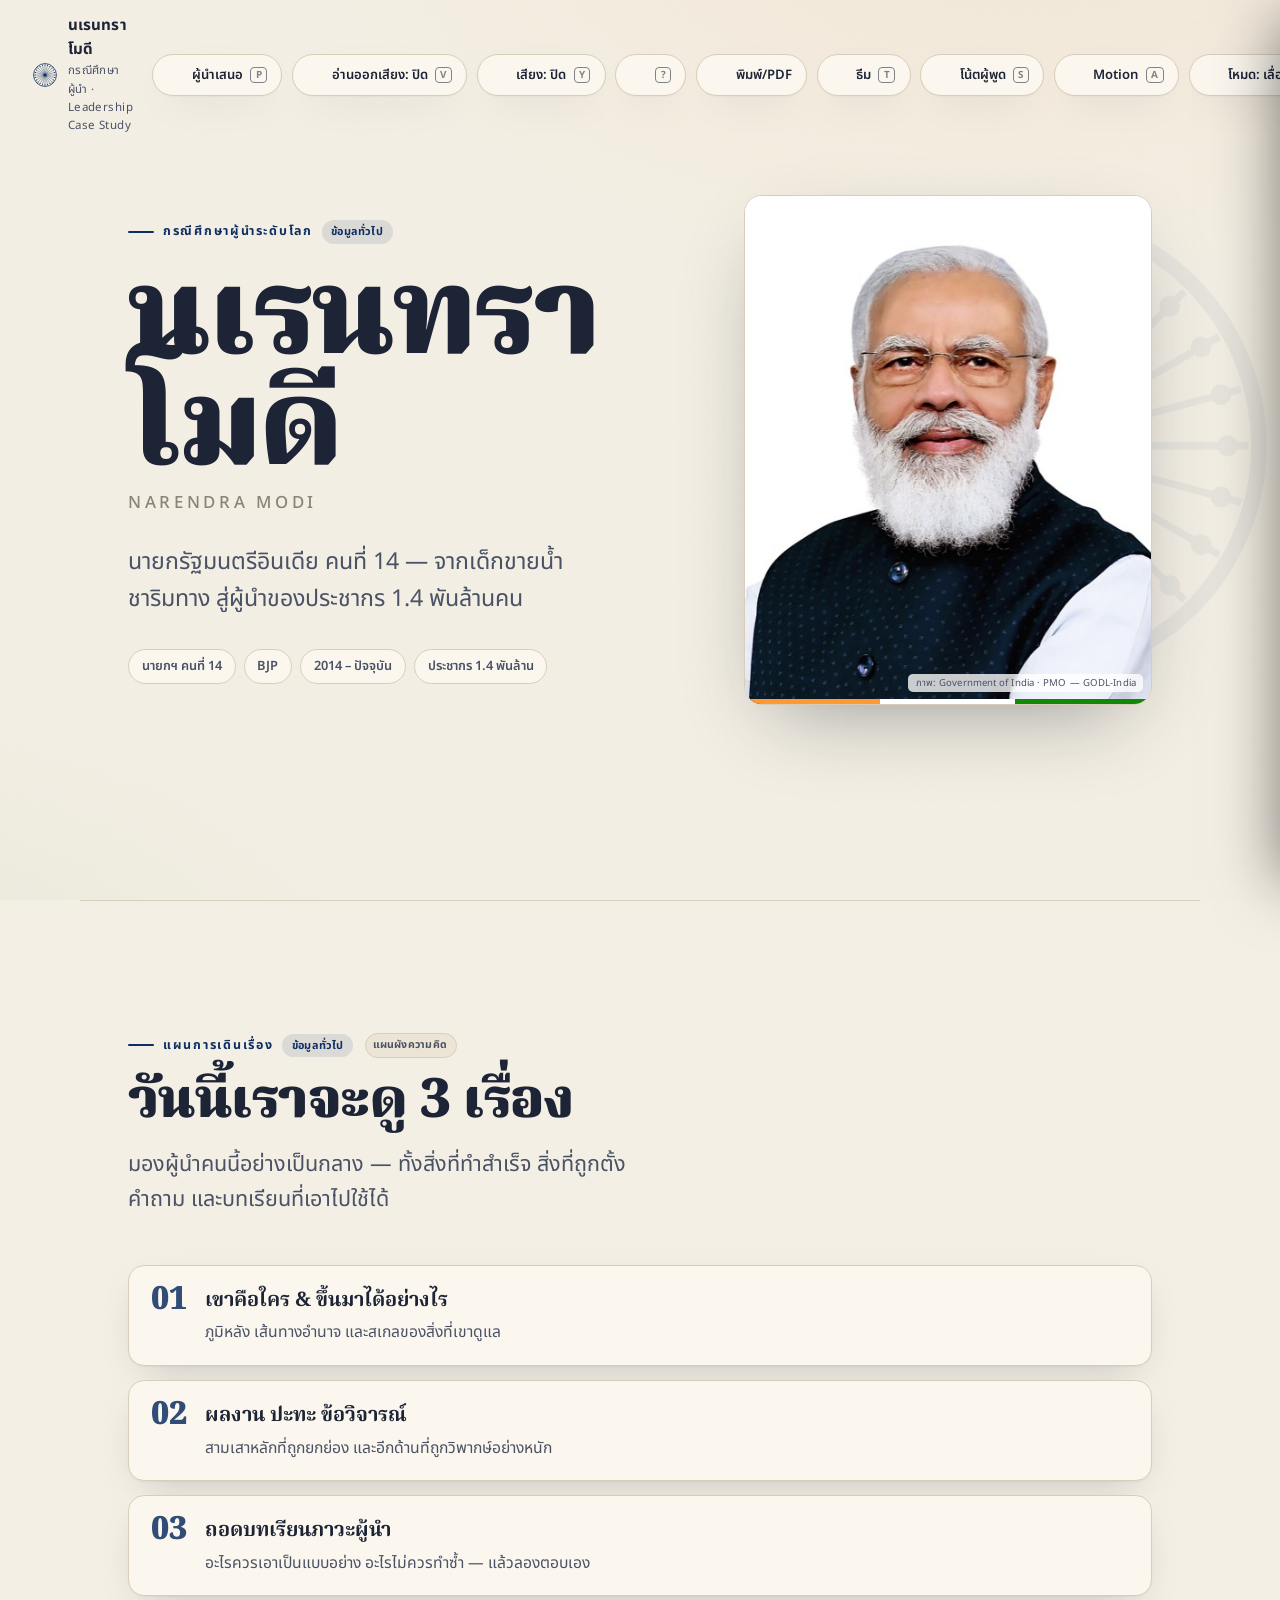
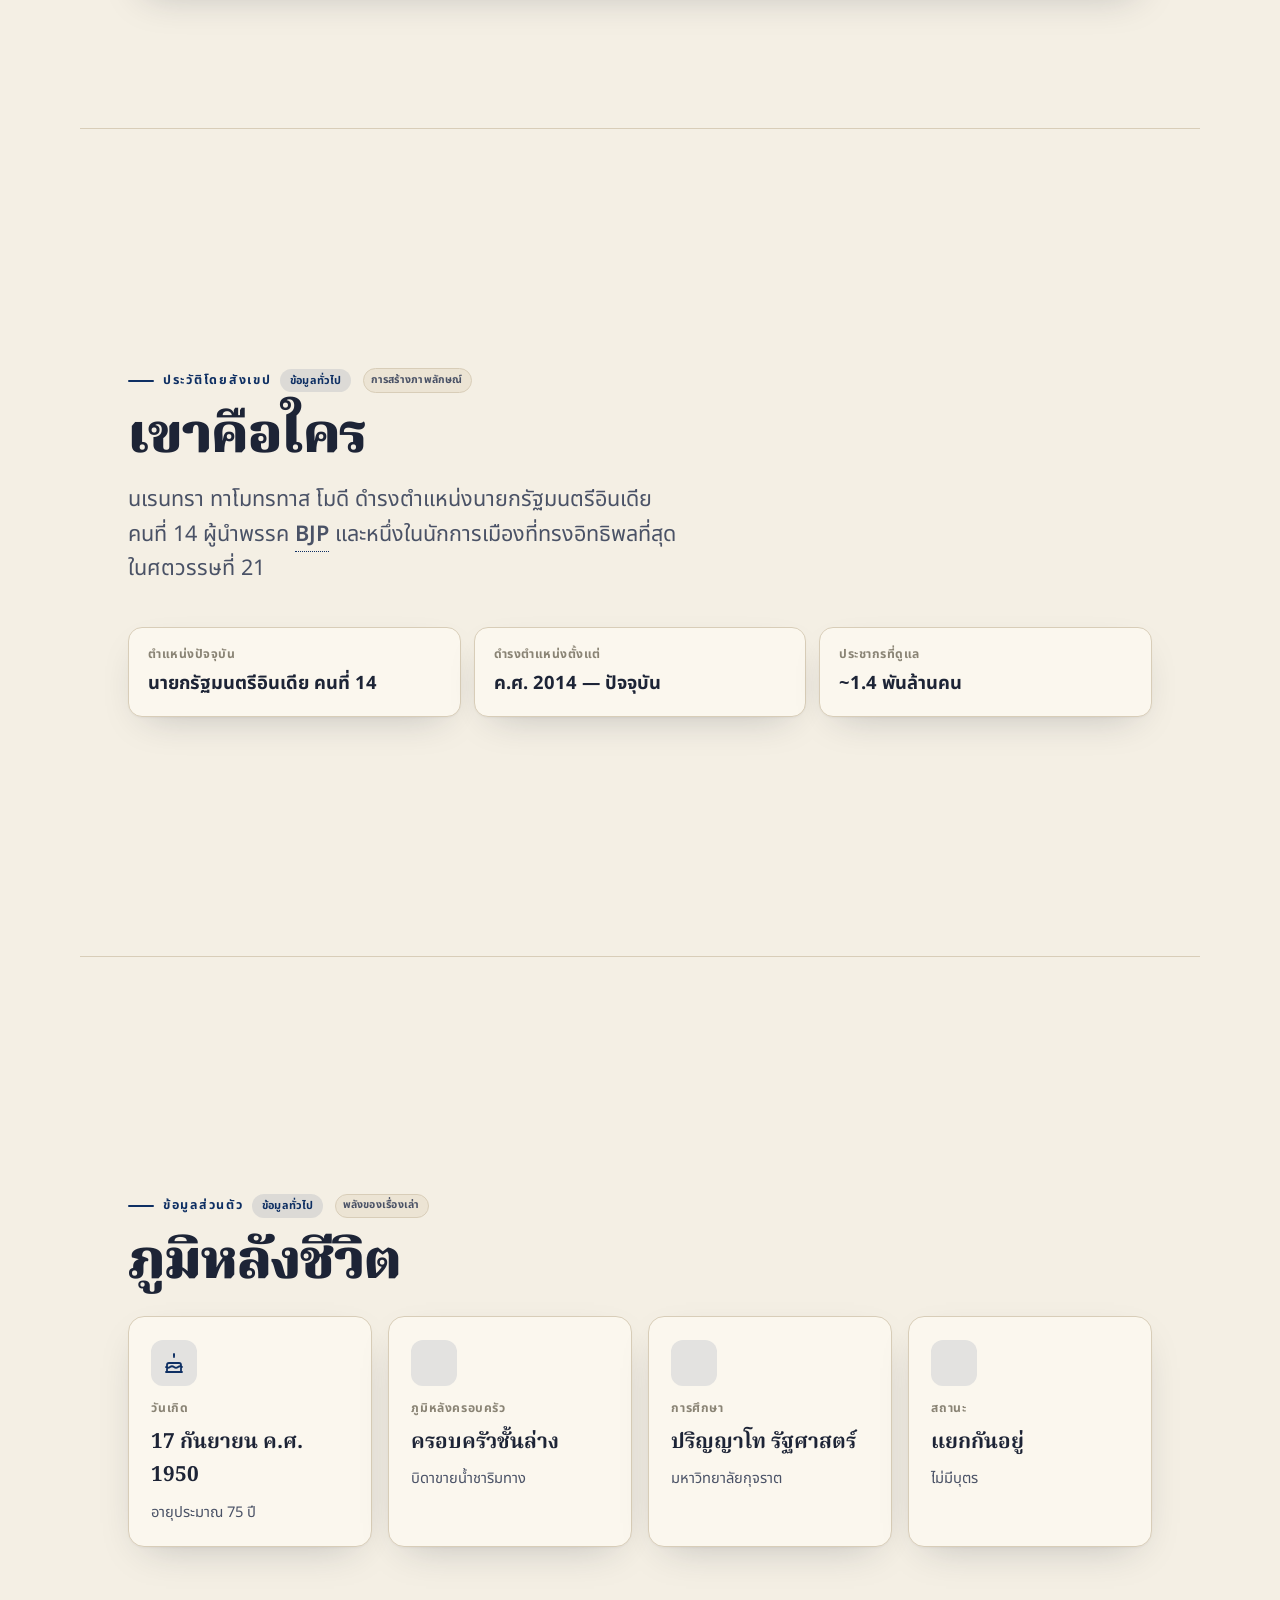
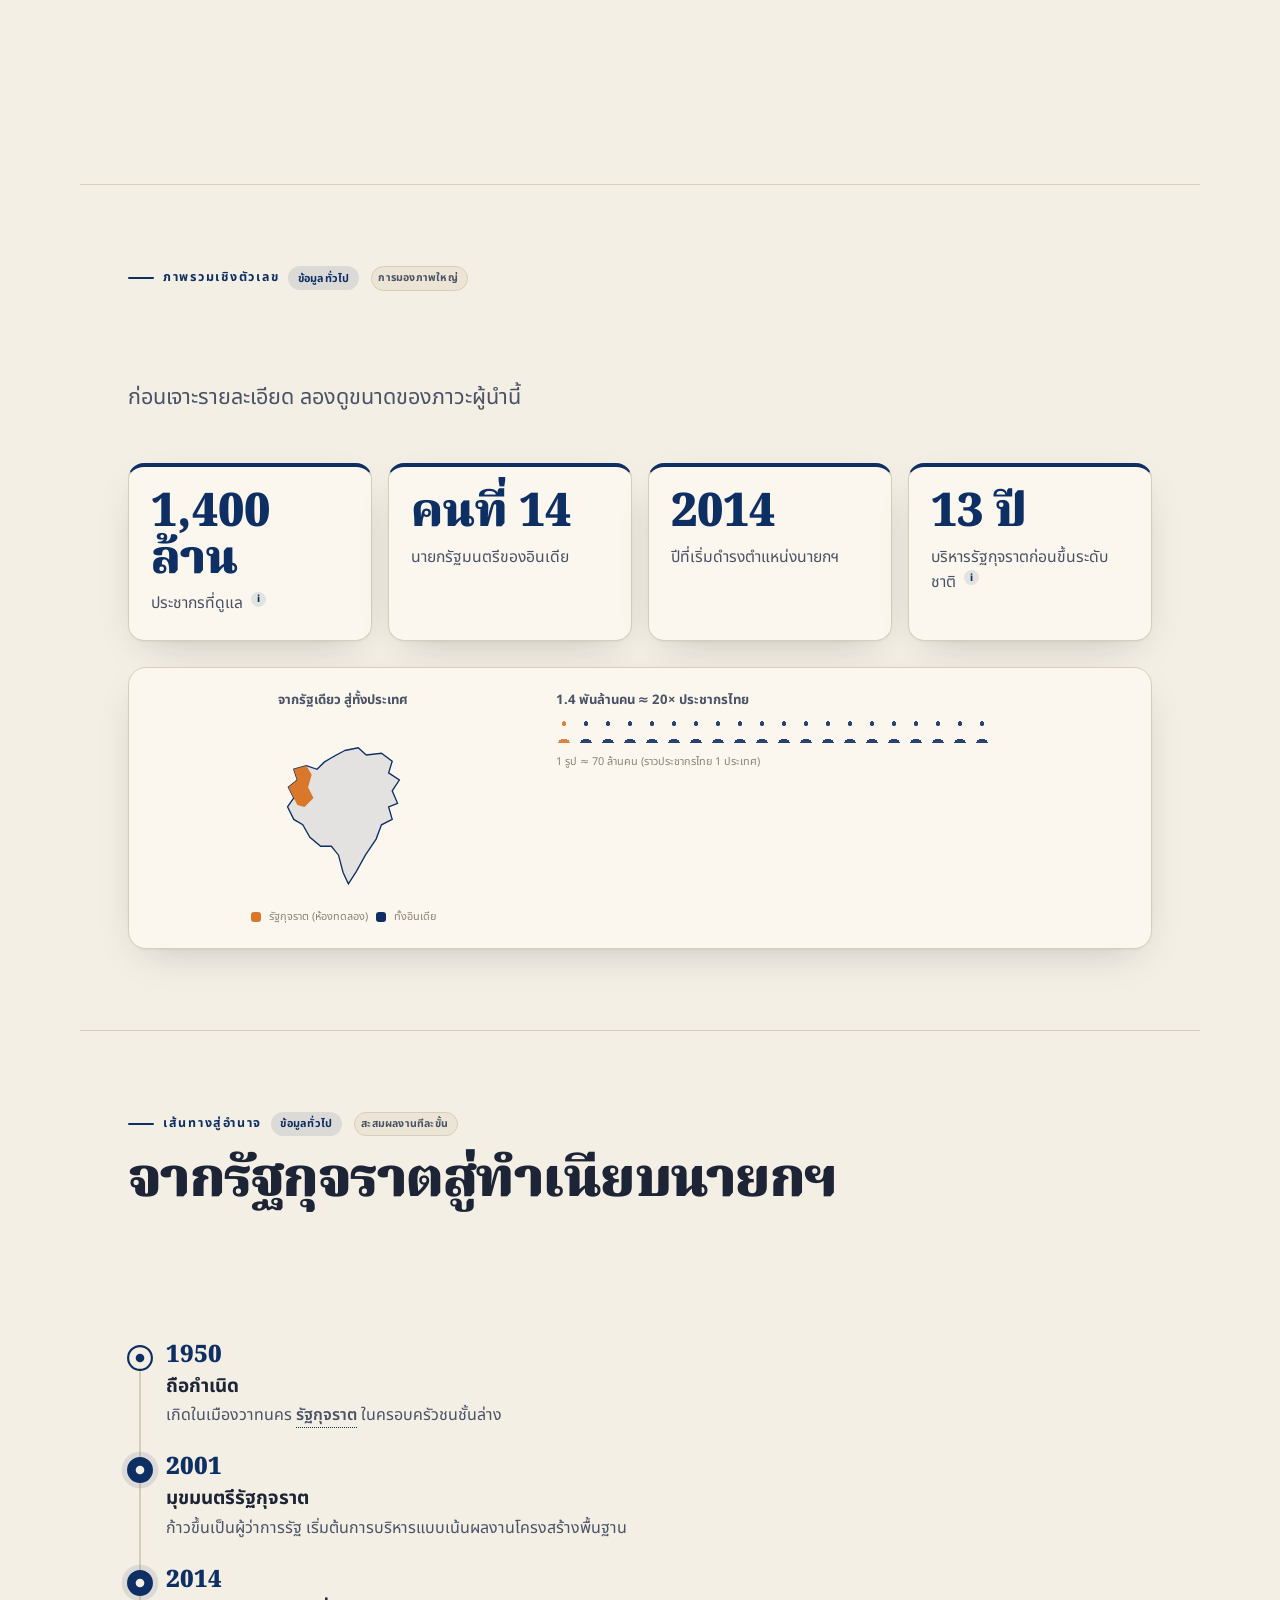
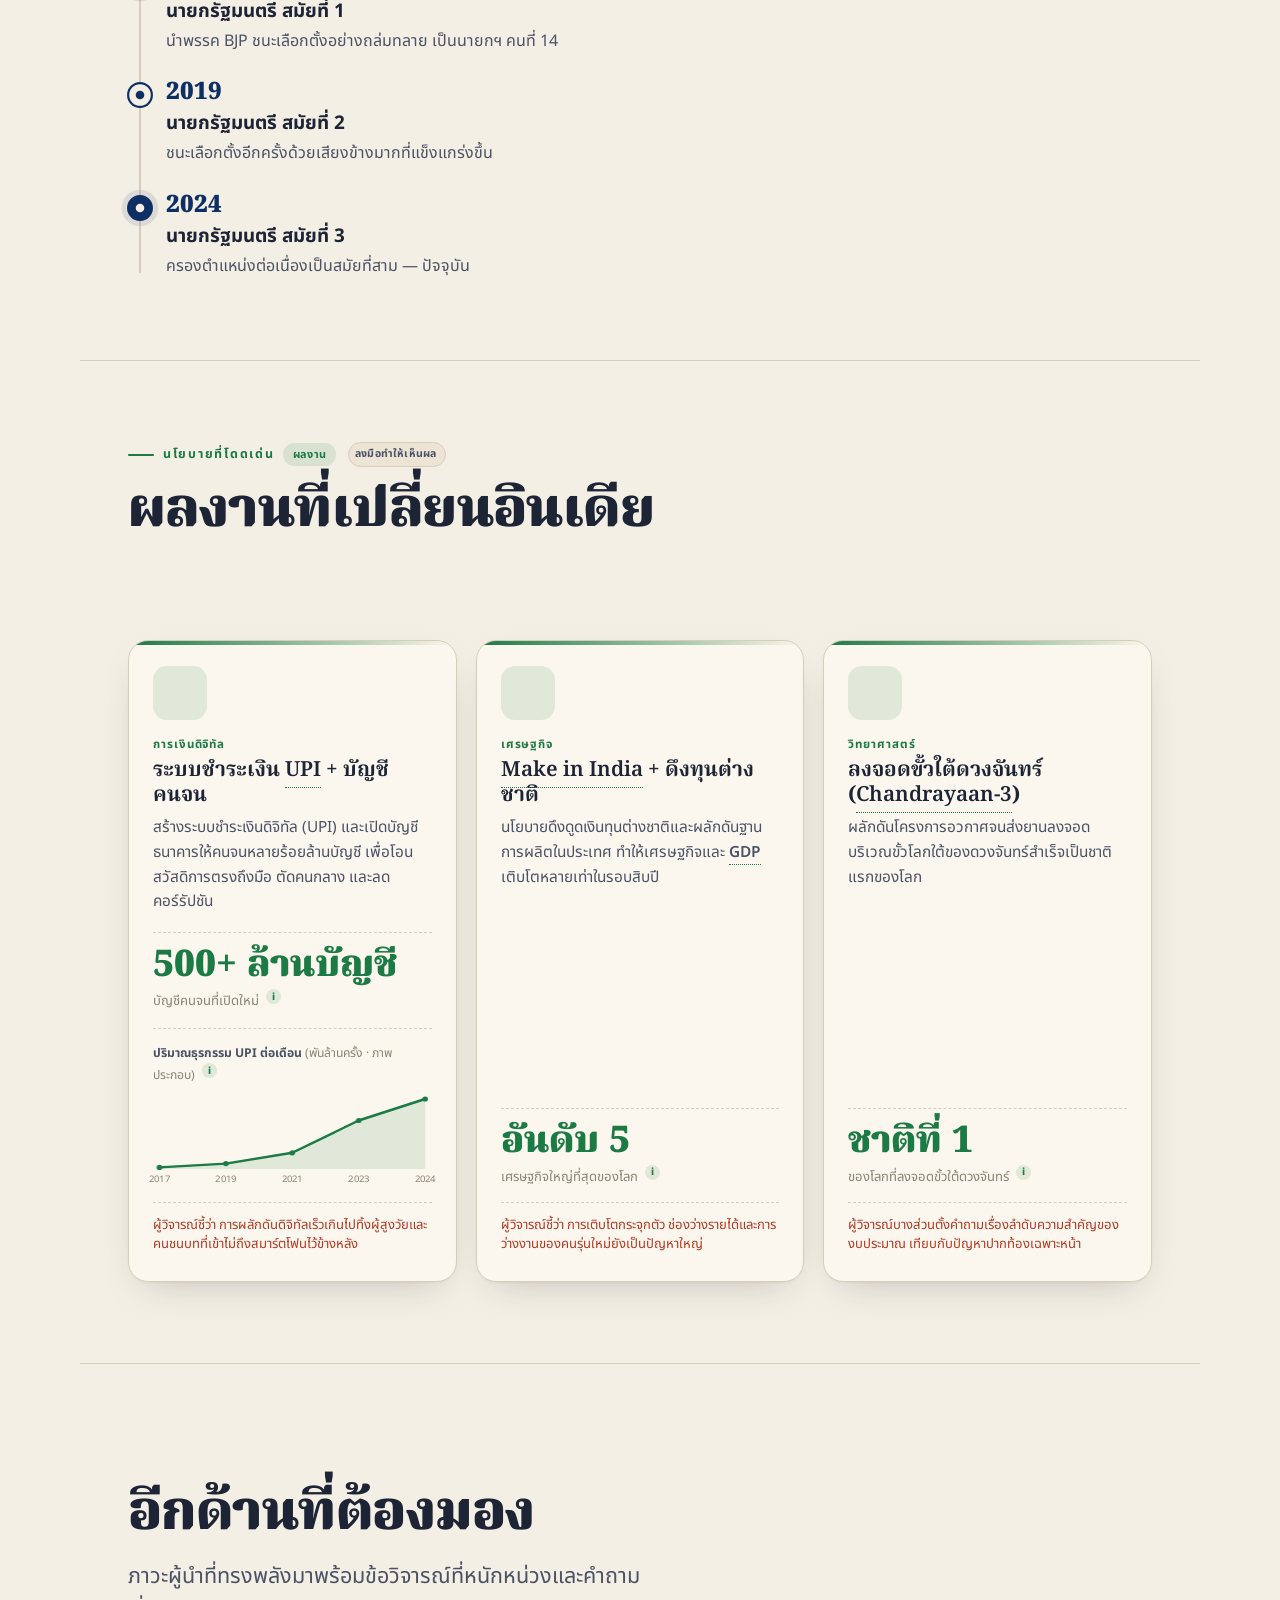
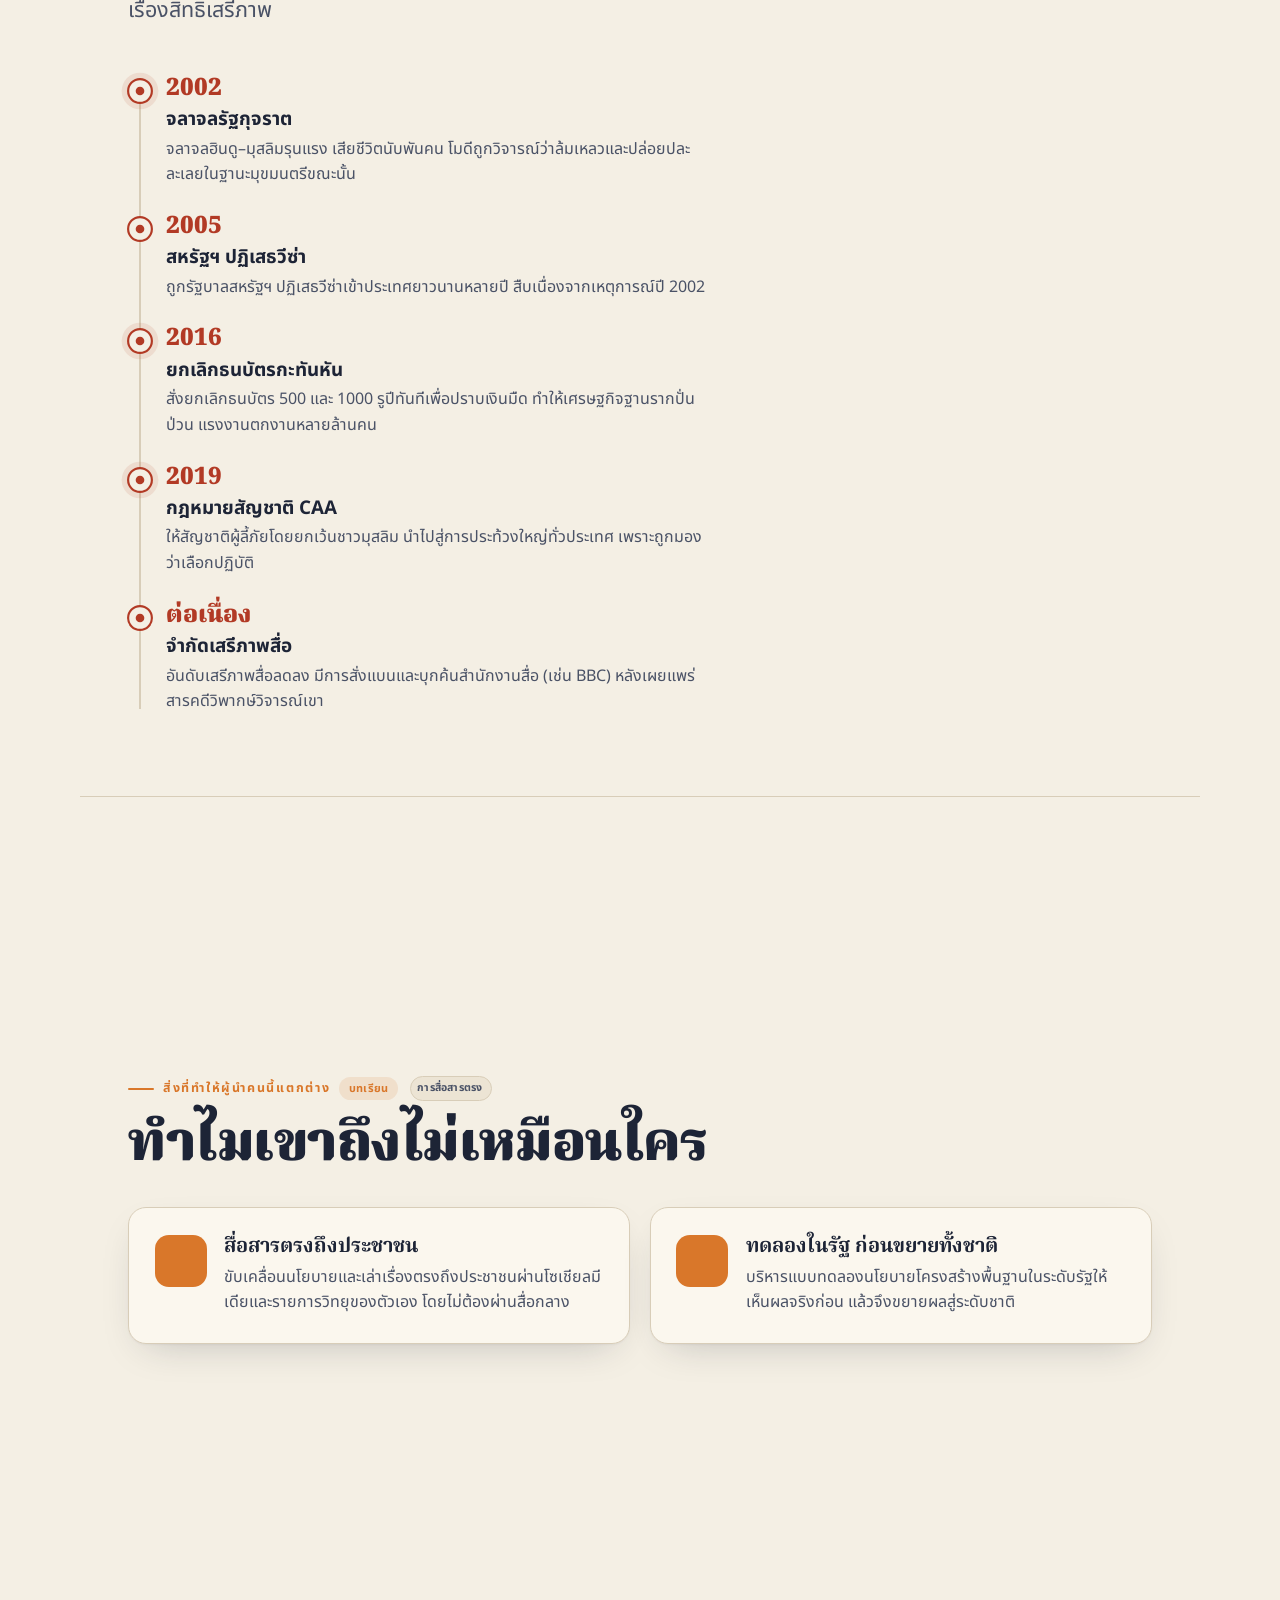
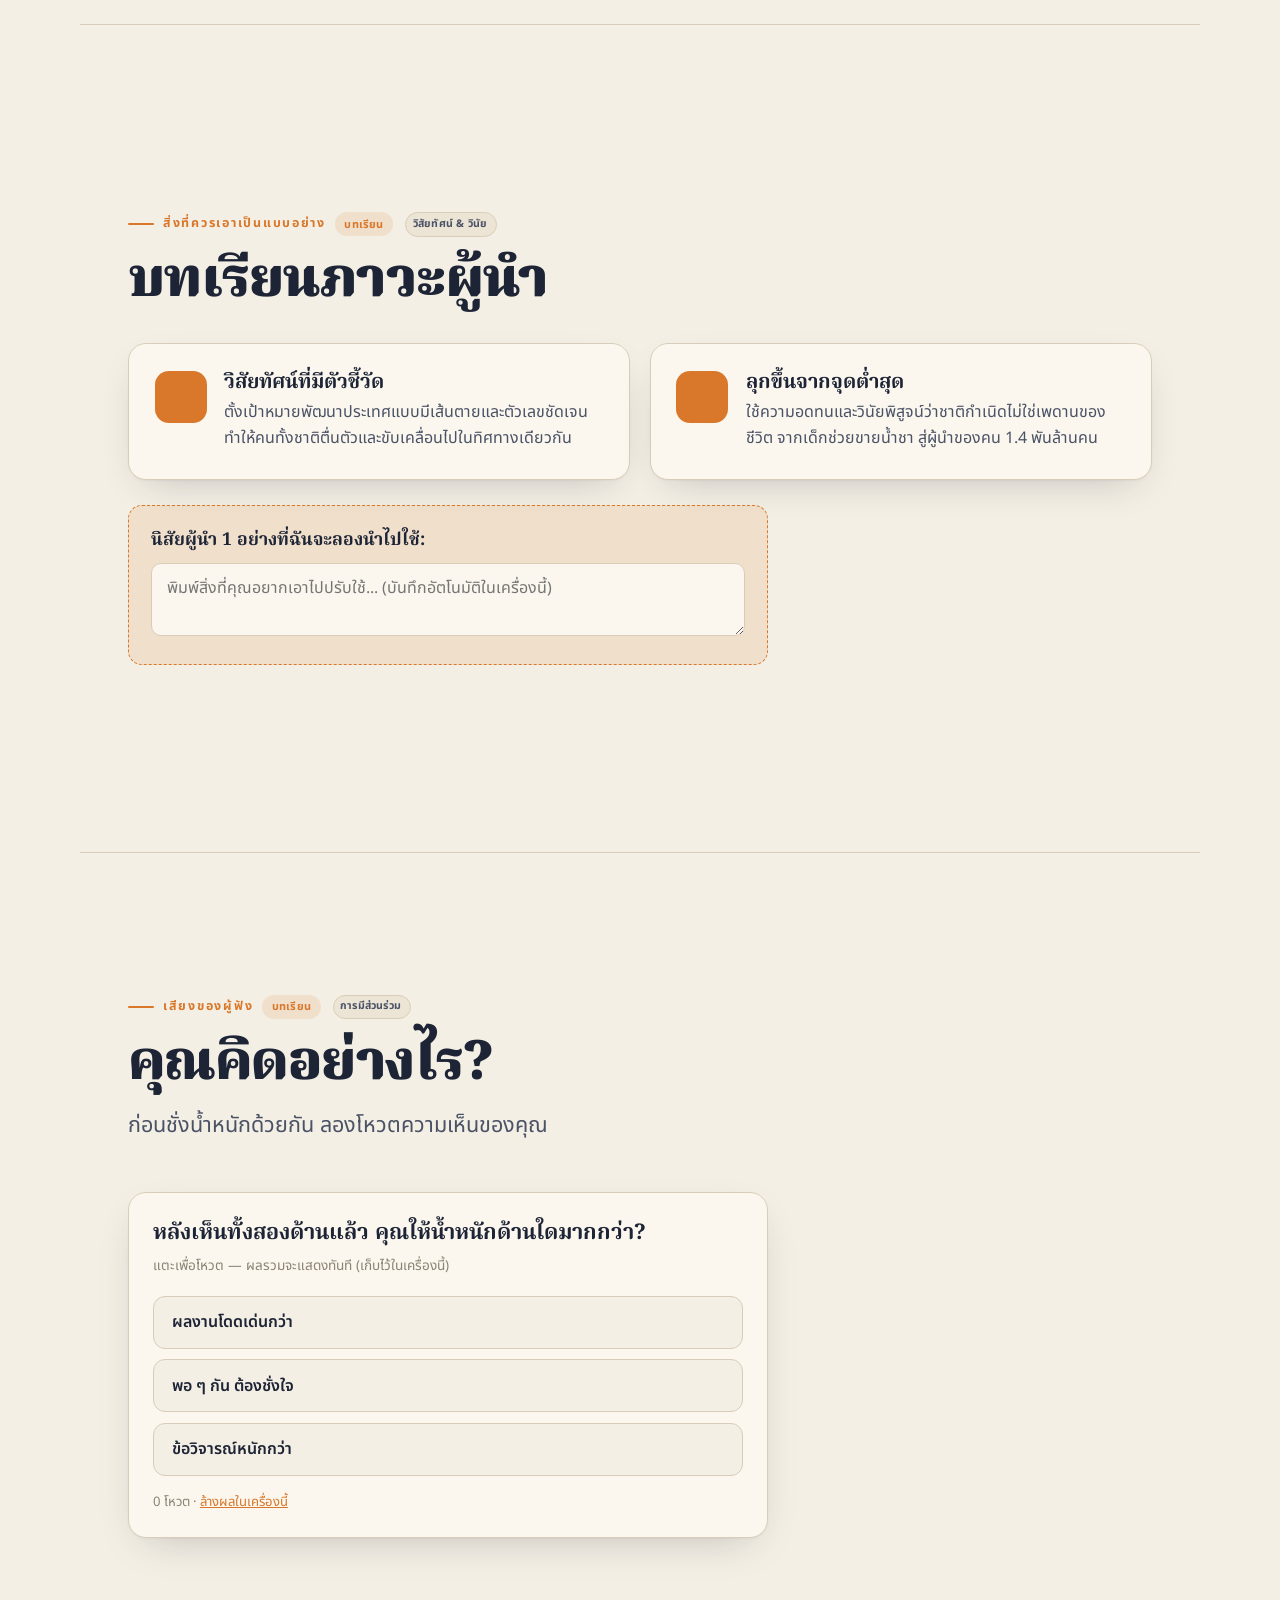
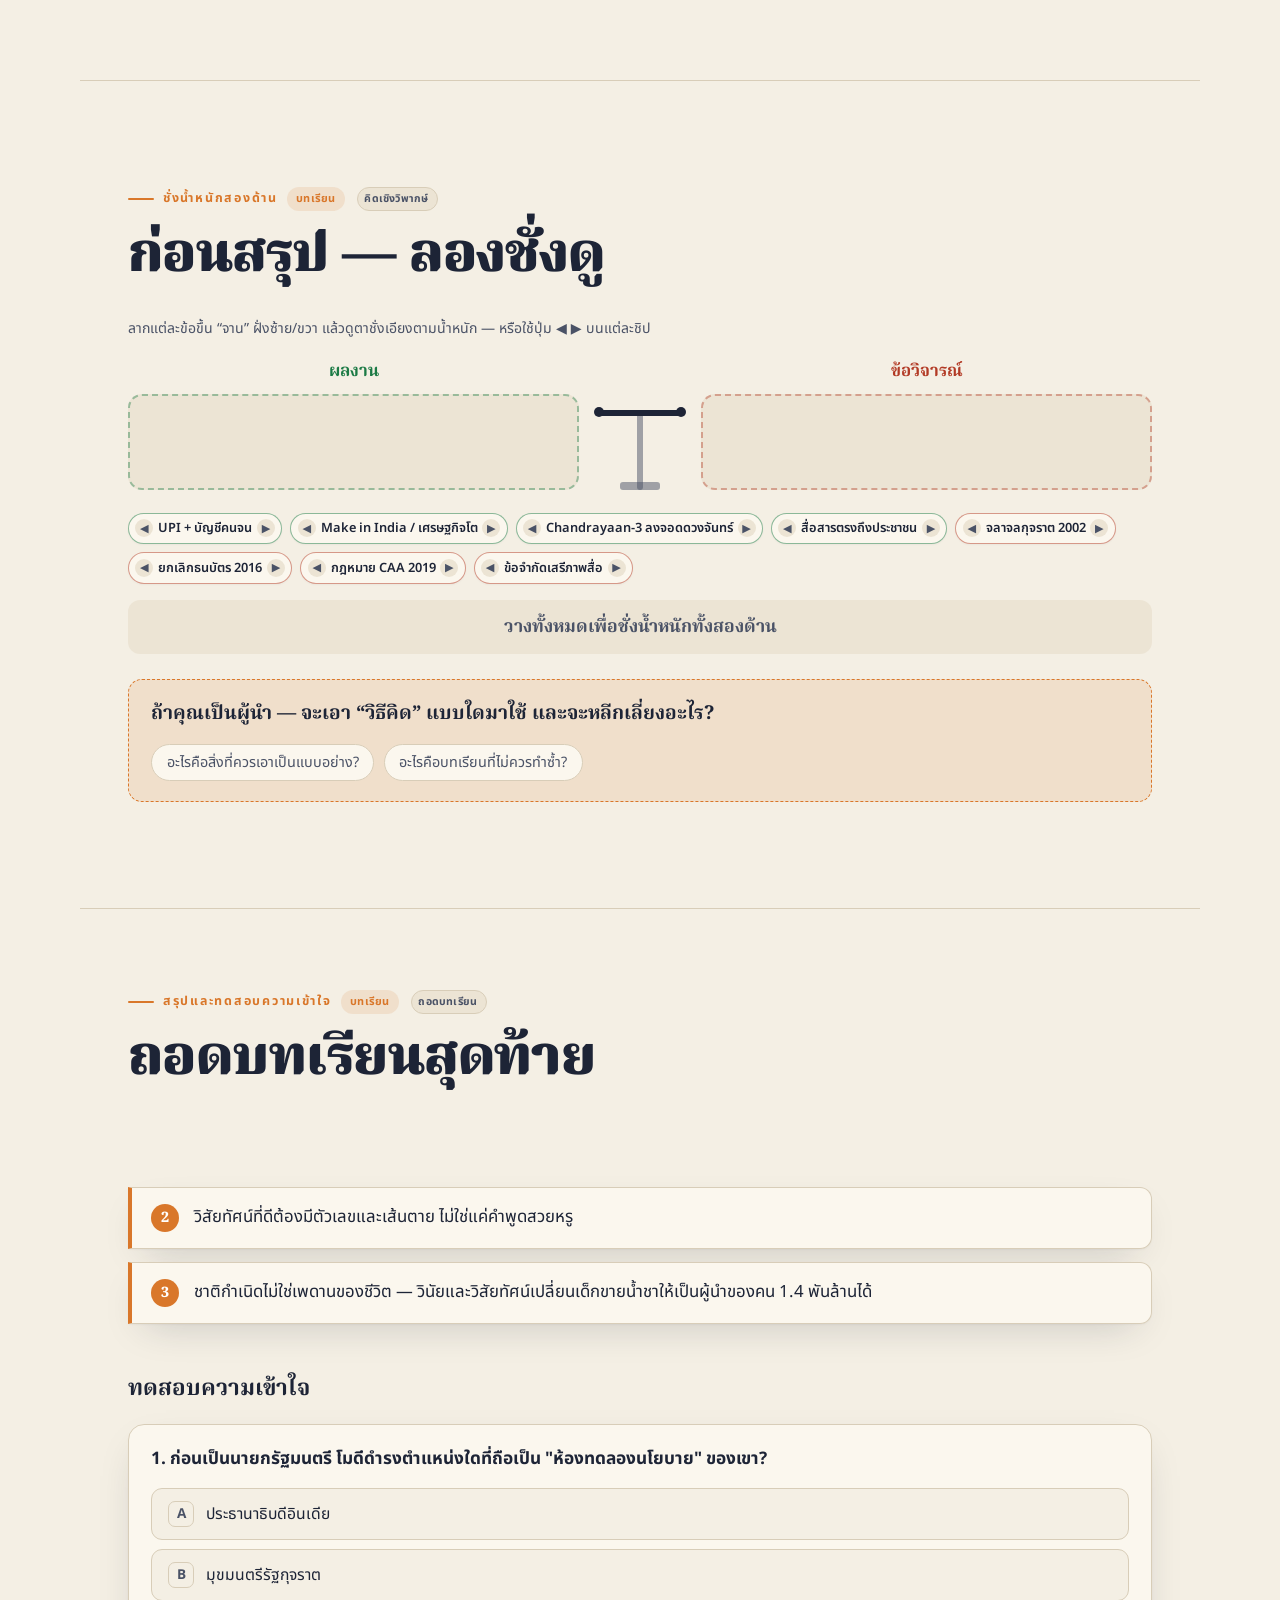
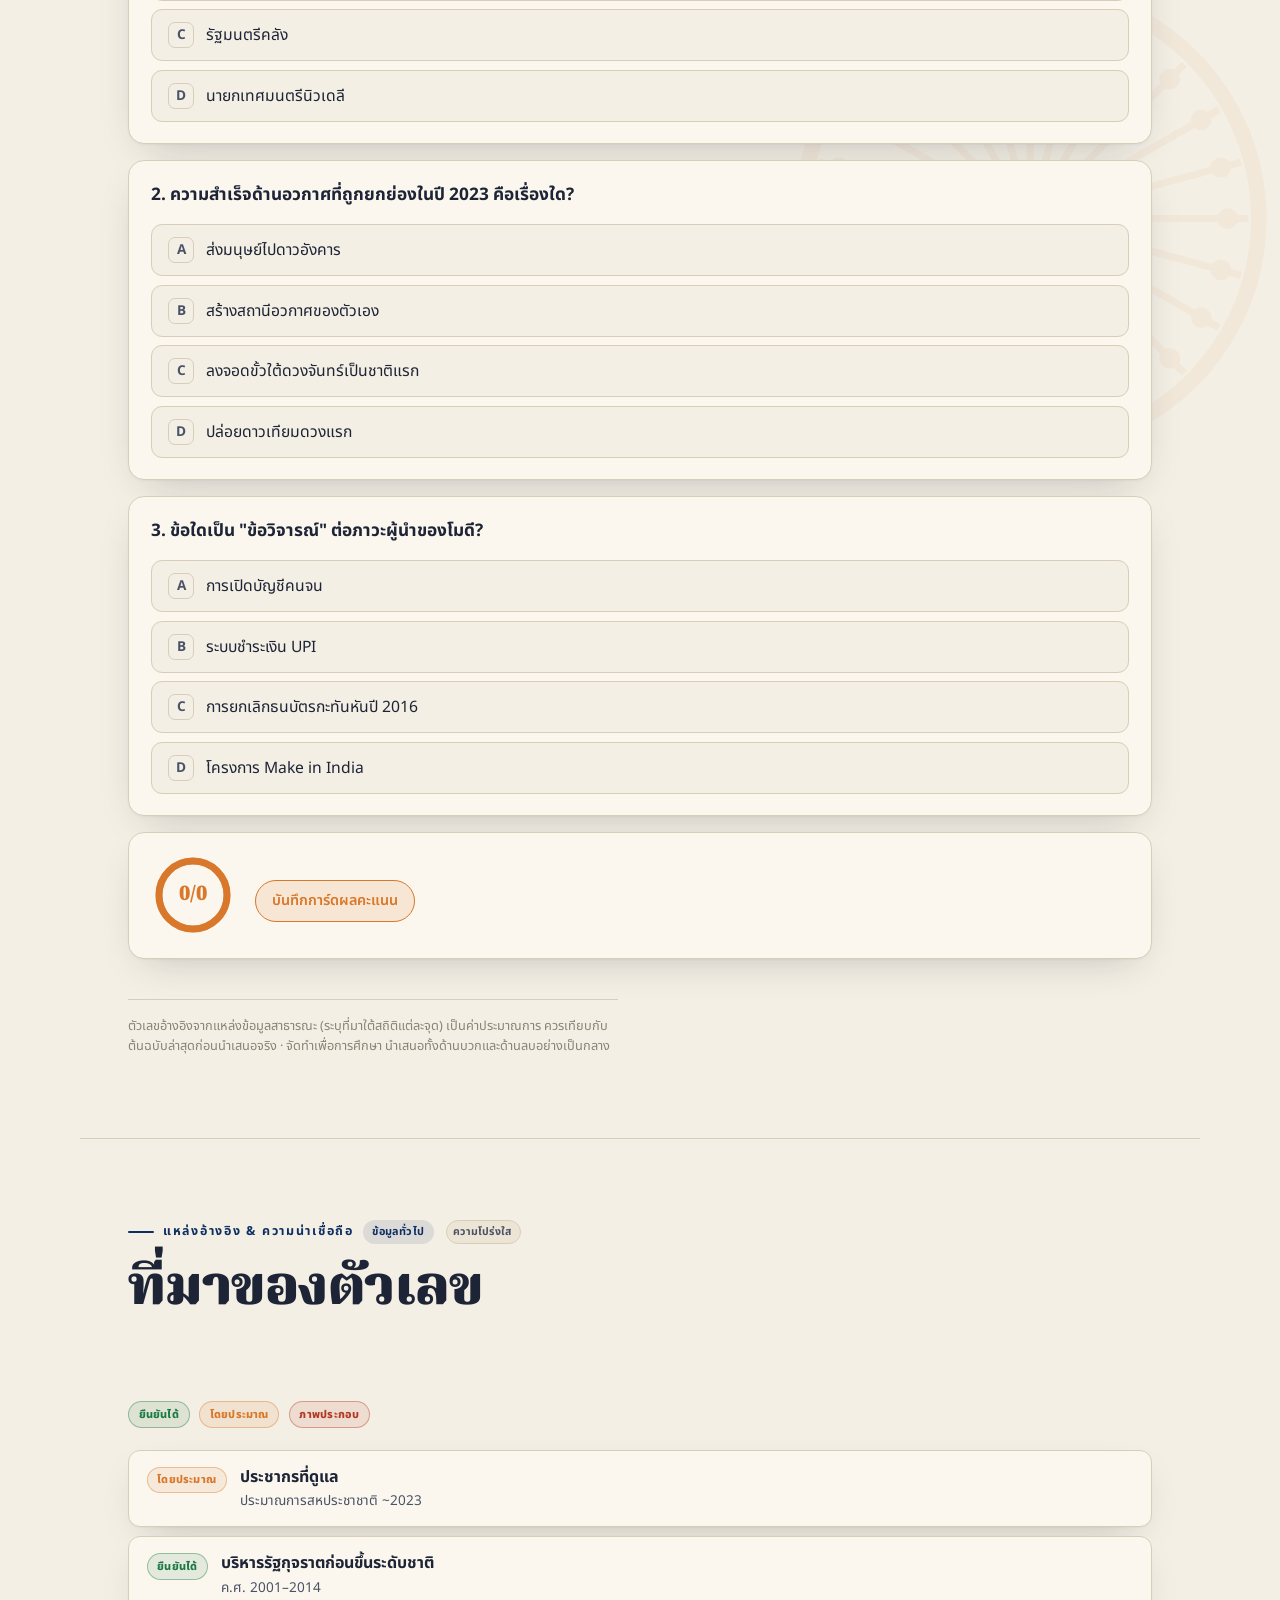
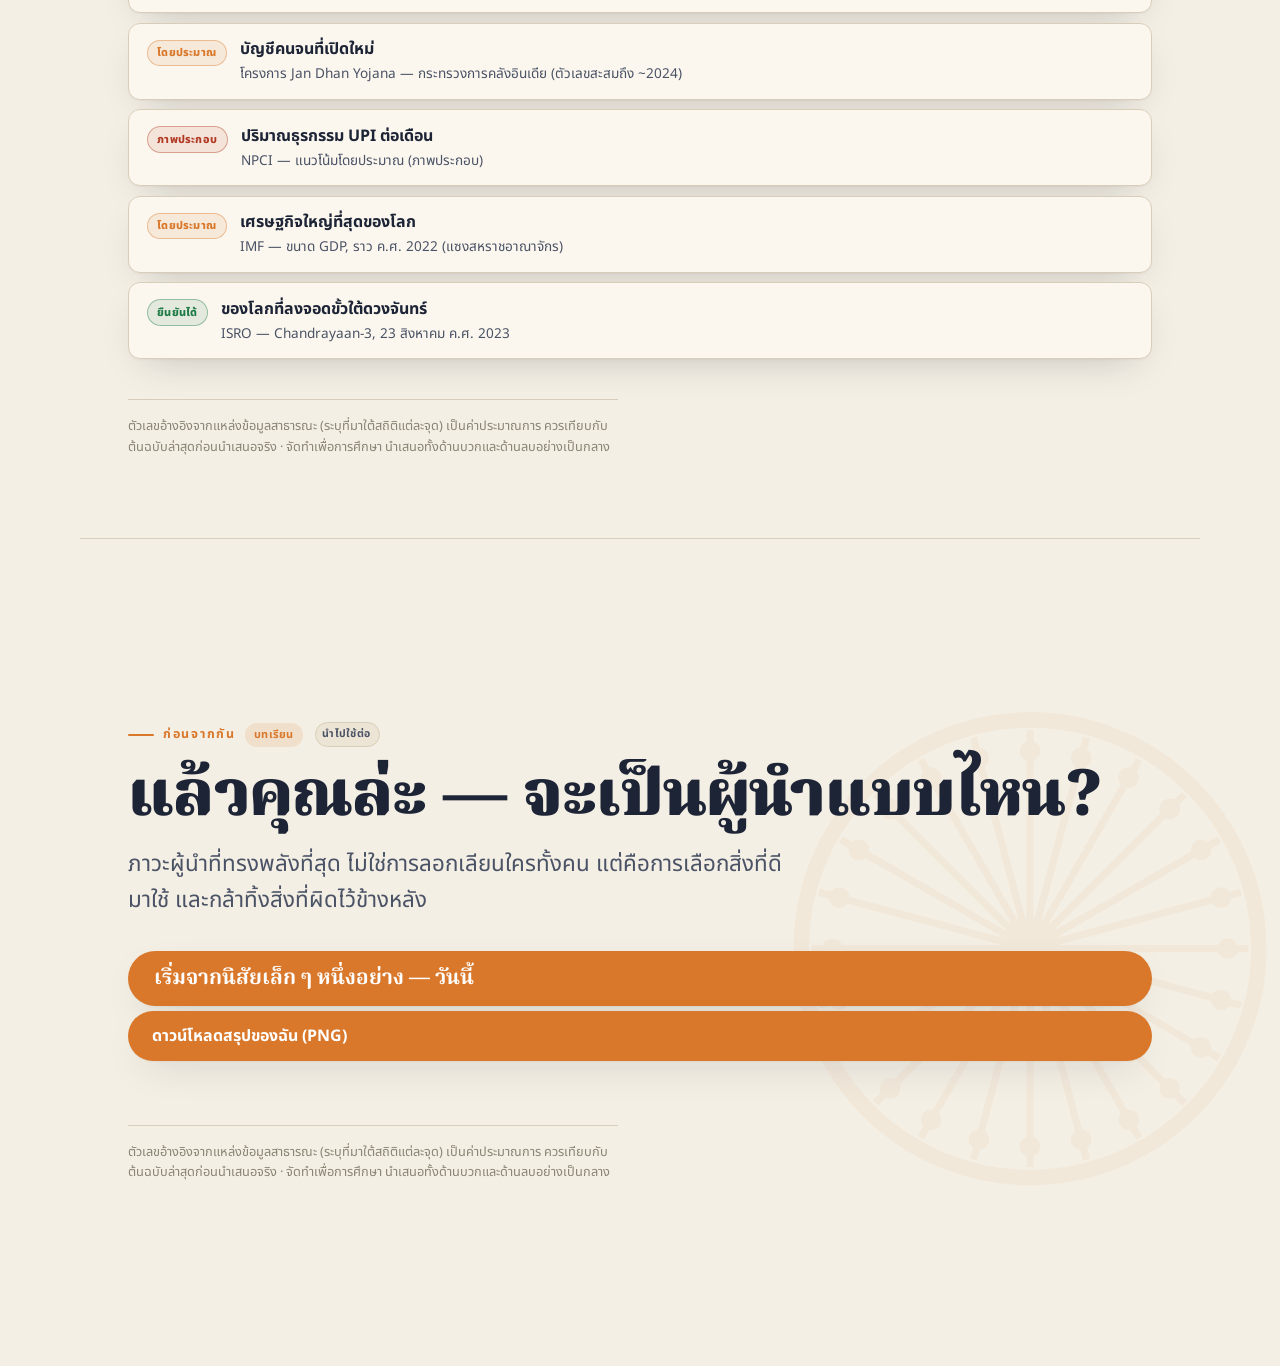
==== commit 5428e603: "Add 4 live-presenting features: presenter view, Thai TTS, sources appendix, take-home summary - #1 P" ====
--- a/index.html
+++ b/index.html
@@ -876,11 +876,82 @@
   .loader.spin .loader-chakra { animation: none !important; }
 }
 
+/* ============================================================================
+   ★★ ชุดที่สอง: ผู้นำเสนอ · อ่านออกเสียง · แหล่งอ้างอิง · สรุปของฉัน
+   ============================================================================ */
+
+/* ---------- #8(ใหม่) สไลด์แหล่งอ้างอิง ---------- */
+.src-legend { display: flex; flex-wrap: wrap; gap: .6rem; margin-bottom: 1.1rem; }
+.conf-pill {
+  font-size: .68rem; font-weight: 800; letter-spacing: .02em; padding: .22rem .6rem; border-radius: 999px;
+  border: 1px solid; white-space: nowrap;
+}
+.conf-pill.verified { color: var(--green); background: rgba(28,122,69,.10); border-color: rgba(28,122,69,.4); }
+.conf-pill.approx { color: var(--saffron); background: rgba(217,119,42,.10); border-color: rgba(217,119,42,.4); }
+.conf-pill.illus { color: var(--clay); background: rgba(178,58,37,.10); border-color: rgba(178,58,37,.4); }
+.src-list { display: flex; flex-direction: column; gap: .6rem; margin-top: .3rem; }
+.src-row {
+  display: flex; gap: .8rem; align-items: flex-start;
+  background: var(--card); border: 1px solid var(--line); border-radius: 12px; padding: .85rem 1.1rem; box-shadow: var(--shadow);
+}
+.src-row .conf-pill { flex: 0 0 auto; margin-top: .15rem; }
+.src-row-label { font-weight: 700; font-size: 1rem; }
+.src-row-src { font-size: .85rem; color: var(--ink-soft); margin-top: .15rem; line-height: 1.45; }
+
+/* ---------- #10(ใหม่) ปุ่มสรุปของฉัน ---------- */
+.takehome-btn {
+  display: inline-flex; align-items: center; gap: .5rem; font-family: var(--sans); font-size: 1rem; font-weight: 700;
+  color: #fff; background: var(--accent); border: none; border-radius: 999px; padding: .8rem 1.5rem;
+  cursor: pointer; box-shadow: var(--shadow); margin: .3rem 0 1.5rem; transition: transform .18s var(--ease), box-shadow .18s;
+}
+.takehome-btn:hover { transform: translateY(-2px); box-shadow: var(--shadow-lg); }
+.takehome-btn:active { transform: translateY(0) scale(.98); }
+.takehome-btn svg { width: 18px; height: 18px; }
+
+/* ---------- #1(ใหม่) หน้าต่างผู้นำเสนอ ---------- */
+body.is-presenter { overflow: auto; height: auto; background: #0f1118; }
+body.is-presenter::before { display: none; }
+body.is-presenter .toolbar, body.is-presenter .deck, body.is-presenter .slide-nav,
+body.is-presenter .progress, body.is-presenter .help-overlay, body.is-presenter .notes-panel,
+body.is-presenter .notes-backdrop, body.is-presenter .cat-wash, body.is-presenter .sync-badge,
+body.is-presenter .loader, body.is-presenter .tip { display: none !important; }
+.pv {
+  position: fixed; inset: 0; display: flex; flex-direction: column; gap: 1rem;
+  padding: clamp(1rem, 3vw, 2rem); color: #ece7da; font-family: var(--sans);
+}
+.pv-head { font-size: .9rem; color: #aeb4c0; display: flex; align-items: center; gap: .5rem; }
+.pv-head b { color: #fff; font-size: 1.1rem; }
+.pv-dot { width: 10px; height: 10px; border-radius: 50%; background: var(--green-br); box-shadow: 0 0 0 4px rgba(59,189,115,.25); }
+.pv-timer { margin-left: auto; font-variant-numeric: tabular-nums; font-weight: 800; font-size: 1.4rem; color: #fff; background: #1b1f29; border: 1px solid #2a2f3a; border-radius: 10px; padding: .25rem .8rem; cursor: pointer; }
+.pv-timer::before { content: "⏱ "; opacity: .6; }
+.pv-grid { flex: 1; display: grid; grid-template-columns: 1.3fr .9fr; gap: 1.2rem; min-height: 0; }
+.pv-current { background: #15151c; border: 1px solid #2a2f3a; border-radius: 18px; padding: 1.8rem; display: flex; flex-direction: column; justify-content: center; overflow: auto; }
+.pv-kicker { font-size: .78rem; letter-spacing: .12em; text-transform: uppercase; color: var(--saffron-br); font-weight: 700; margin-bottom: .6rem; }
+.pv-title { font-family: var(--serif); font-weight: 900; font-size: clamp(1.8rem, 4vw, 3rem); line-height: 1.05; color: #fff; }
+.pv-lead { font-size: 1.15rem; line-height: 1.6; color: #c9cdd6; margin-top: 1rem; }
+.pv-side { display: flex; flex-direction: column; gap: 1rem; min-height: 0; }
+.pv-next-card { background: #1b1f29; border: 1px solid #2a2f3a; border-left: 4px solid var(--saffron-br); border-radius: 14px; padding: 1.1rem 1.3rem; }
+.pv-next-tag { font-size: .72rem; letter-spacing: .1em; text-transform: uppercase; color: #8e939e; font-weight: 700; }
+.pv-next-title { font-family: var(--serif); font-weight: 700; font-size: 1.3rem; color: #fff; margin-top: .3rem; }
+.pv-notes-box { flex: 1; background: #1b1f29; border: 1px solid #2a2f3a; border-radius: 14px; padding: 1.1rem 1.3rem; overflow: auto; min-height: 0; }
+.pv-notes-tag { font-size: .72rem; letter-spacing: .1em; text-transform: uppercase; color: #8e939e; font-weight: 700; margin-bottom: .5rem; }
+.pv-notes { font-size: 1.05rem; line-height: 1.7; color: #d8d2c4; }
+.pv-controls { display: flex; gap: 1rem; }
+.pv-controls button { flex: 1; font-family: var(--sans); font-size: 1.05rem; font-weight: 700; color: #fff; background: var(--navy); border: none; border-radius: 12px; padding: 1rem; cursor: pointer; transition: background .18s, transform .12s; }
+.pv-controls button:hover:not(:disabled) { background: #14438f; }
+.pv-controls button:active:not(:disabled) { transform: scale(.98); }
+.pv-controls button:disabled { opacity: .35; cursor: default; }
+@media (max-width: 720px) { .pv-grid { grid-template-columns: 1fr; } }
+
+/* ---------- #6(ใหม่) ปุ่มอ่านออกเสียงตอนทำงาน ---------- */
+.btn#btn-tts[aria-pressed="true"] { background: var(--green); color: #fff; border-color: var(--green); }
+
 /* ---------- #10 การพิมพ์ / Export PDF — แฮนด์เอาต์ 1 สไลด์ต่อหน้า ---------- */
 @media print {
   @page { margin: 1.4cm; }
   .toolbar, .slide-nav, .notes-panel, .notes-backdrop, .progress, .help-overlay, .ghost-chakra,
-  .loader, .cat-wash, .tip, .sync-badge { display: none !important; }
+  .loader, .cat-wash, .tip, .sync-badge, .pv, .takehome-btn { display: none !important; }
+  .src-row { break-inside: avoid; }
   /* เผยกราฟ/แผนที่/คน ให้เต็มเมื่อพิมพ์ */
   .mc-line { stroke-dashoffset: 0 !important; }
   .mc-area, .mc-dot, .ppl, .in-nation, .in-guj { opacity: 1 !important; }
@@ -934,6 +1005,12 @@
       <span>นเรนทรา โมดี<small>กรณีศึกษาผู้นำ · Leadership Case Study</small></span>
     </div>
     <span class="spacer"></span>
+    <button class="btn" id="btn-present" type="button" title="เปิดหน้าต่างผู้นำเสนอ (P)">
+      <span class="ico"></span><span class="lbl">ผู้นำเสนอ</span><span class="kbd">P</span>
+    </button>
+    <button class="btn" id="btn-tts" type="button" aria-pressed="false" title="อ่านออกเสียงสไลด์ (V)">
+      <span class="ico"></span><span class="lbl">อ่านออกเสียง</span><span class="kbd">V</span>
+    </button>
     <button class="btn" id="btn-sound" type="button" aria-pressed="false" title="เปิด/ปิดเสียงประกอบ (Y)">
       <span class="ico"></span><span class="lbl">เสียง</span><span class="kbd">Y</span>
     </button>
@@ -1027,6 +1104,7 @@
     poll:          'การมีส่วนร่วม',
     balance:       'คิดเชิงวิพากษ์',
     summary:       'ถอดบทเรียน',
+    sources:       'ความโปร่งใส',
     closing:       'นำไปใช้ต่อ',
   },
 
@@ -1313,6 +1391,17 @@
       note: 'เปิดให้ผู้ฟังลองตอบ quiz ด้วยตัวเอง ใช้เป็นช่วง interactive ปิดท้าย ถ้ามีเวลาให้ถามต่อว่า "คุณคิดว่าเราควรเอาอะไรเป็นแบบอย่าง และอะไรที่ไม่ควรทำตาม"',
     },
 
+    /* 9.5 แหล่งอ้างอิง & ข้อควรระวัง (สร้างอัตโนมัติจากข้อมูล) --------------- */
+    {
+      id: 'sources',
+      cat: 'neutral',
+      kicker: 'แหล่งอ้างอิง & ความน่าเชื่อถือ',
+      type: 'sources',
+      title: 'ที่มาของตัวเลข',
+      lead: 'เพื่อความโปร่งใส — ตัวเลขทุกจุดมาจากไหน และควรเชื่อได้แค่ไหน',
+      note: 'สไลด์นี้สร้างอัตโนมัติจากการอ้างอิงในทุกสไลด์ ใช้ตอบคำถามเรื่องความน่าเชื่อถือ ป้ายสีบอกว่าตัวเลขไหน "ยืนยันได้" "โดยประมาณ" หรือ "ภาพประกอบ" — ตอกย้ำว่านี่คือการนำเสนอเชิงวิชาการ',
+    },
+
     /* 10. ปิดท้าย — คำถามชวนคิด (#18) ---------------------------------------- */
     {
       id: 'closing',
@@ -1389,6 +1478,9 @@
     soundOff: P('M4 9v6h4l5 4V5L8 9H4z M16 9l5 6 M21 9l-5 6'),
     download: P('M12 4v11 M8 11l4 4 4-4 M5 20h14'),
     lens: '<circle cx="11" cy="11" r="7" fill="none" stroke="currentColor" stroke-width="1.8"/>' + P('M20 20l-4-4'),
+    present: '<rect x="3" y="4" width="18" height="12" rx="1.5" fill="none" stroke="currentColor" stroke-width="1.8"/>' + P('M9 20h6 M12 16v4 M9 12l4-2.5L9 7z'),
+    tts: P('M5 5h14a2 2 0 0 1 2 2v5a2 2 0 0 1-2 2H10l-4 3v-3H5a2 2 0 0 1-2-2V7a2 2 0 0 1 2-2z') + P('M8.5 9.5v1 M11.5 8.5v3 M14.5 7.5v5 M17 9v2', 'stroke-width="1.6"'),
+    ttsOff: P('M5 5h14a2 2 0 0 1 2 2v5a2 2 0 0 1-2 2H10l-4 3v-3H5a2 2 0 0 1-2-2V7a2 2 0 0 1 2-2z') + P('M4 4l16 16', 'stroke-width="2"'),
   };
 
   /* ---------- จักรอโศก (Ashoka Chakra) 24 ซี่ ---------- */
@@ -1419,6 +1511,9 @@
   }
 
   const esc = s => String(s).replace(/&/g, '&amp;').replace(/</g, '&lt;').replace(/>/g, '&gt;');
+
+  /* #1(ใหม่) ถ้าเปิดด้วย #presenter → เรนเดอร์ "หน้าต่างผู้นำเสนอ" แล้วจบ ไม่สร้างเด็คปกติ */
+  if (location.hash === '#presenter') { initPresenterView(); return; }
 
   /* ---------- เรนเดอร์เนื้อหาในแต่ละสไลด์ ---------- */
   /* #8 superscript ⓘ ที่แตะ/โฮเวอร์เพื่อดูแหล่งอ้างอิง (แทนข้อความ cite ที่รก) */
@@ -1557,13 +1652,32 @@
         ${pollHTML(DATA.poll)}`;
     }
 
+    if (s.type === 'sources') {
+      return `${head}
+        <h2 data-reveal style="--d:80ms">${esc(s.title)}</h2>
+        ${s.lead ? `<p class="lead" data-reveal style="--d:180ms">${esc(s.lead)}</p>` : ''}
+        <div class="src-legend" data-reveal style="--d:240ms">
+          <span class="conf-pill verified">ยืนยันได้</span>
+          <span class="conf-pill approx">โดยประมาณ</span>
+          <span class="conf-pill illus">ภาพประกอบ</span>
+        </div>
+        <div class="src-list">
+          ${collectSources().map((it, i) => `<div class="src-row" data-reveal style="--d:${300 + i * 70}ms">
+            <span class="conf-pill ${it.conf}">${CONF_LABEL[it.conf]}</span>
+            <div class="src-row-main"><div class="src-row-label">${esc(it.label)}</div><div class="src-row-src">${esc(it.src)}</div></div>
+          </div>`).join('')}
+        </div>
+        <div class="footnote" data-reveal>${esc(DATA.footnote)}</div>`;
+    }
+
     if (s.type === 'closing') {
       return `${SVGghost()}${head}
         <h2 data-reveal style="--d:80ms" class="closing-title">${splitWords(s.title)}</h2>
         ${s.lead ? `<p class="lead closing-lead" data-reveal style="--d:320ms">${esc(s.lead)}</p>` : ''}
         <div class="closing-echo" data-reveal style="--d:420ms" data-reflection-echo hidden></div>
         ${s.cta ? `<div class="closing-cta" data-reveal style="--d:520ms">${esc(s.cta)}</div>` : ''}
-        <div class="footnote" data-reveal style="--d:640ms">${esc(DATA.footnote)}</div>`;
+        <button type="button" class="takehome-btn" id="btn-takehome" data-reveal style="--d:600ms">${ICONS.download}<span>ดาวน์โหลดสรุปของฉัน (PNG)</span></button>
+        <div class="footnote" data-reveal style="--d:700ms">${esc(DATA.footnote)}</div>`;
     }
 
     if (s.type === 'balance') {
@@ -1774,6 +1888,29 @@
     </div>`;
   }
 
+  /* #8(ใหม่) รวบรวมแหล่งอ้างอิงทั้งหมดจาก DATA + จัดระดับความเชื่อมั่น */
+  const CONF_LABEL = { verified: 'ยืนยันได้', approx: 'โดยประมาณ', illus: 'ภาพประกอบ' };
+  function classifyConf(src) {
+    if (/ภาพประกอบ|illustrative/i.test(src)) return 'illus';
+    if (/~|ราว|ประมาณ|สะสม|โดยประมาณ/.test(src)) return 'approx';
+    return 'verified';
+  }
+  function collectSources() {
+    const out = [], seen = new Set();
+    const add = (label, src, conf) => {
+      const key = src; if (!src || seen.has(key)) return; seen.add(key);
+      out.push({ label, src, conf: conf || classifyConf(src) });
+    };
+    DATA.slides.forEach(s => {
+      (s.stats || []).forEach(st => add(st.label, st.src));
+      (s.cards || []).forEach(c => {
+        if (c.stat) add(c.stat.label, c.stat.src);
+        if (c.chart) add(c.chart.title, c.chart.src, c.chart.illustrative ? 'illus' : null);
+      });
+    });
+    return out;
+  }
+
   /* ====================================================================
      สร้าง DOM
      ==================================================================== */
@@ -1811,6 +1948,8 @@
   setIcon('btn-theme', ICONS.theme);
   setIcon('btn-print', ICONS.print);
   setIcon('btn-sound', ICONS.sound);
+  setIcon('btn-present', ICONS.present);
+  setIcon('btn-tts', ICONS.ttsOff);
   document.getElementById('nav-prev').innerHTML = ICONS.arrowL;
   document.getElementById('nav-next').innerHTML = ICONS.arrowR;
   document.querySelector('.np-close').innerHTML = ICONS.close;
@@ -2002,6 +2141,8 @@
         updateUI(); updateNotes();
         if (catChanged) washTo(idx);
         if (DATA.slides[idx].id === 'closing') updateReflectionEcho();
+        if (typeof broadcastState === 'function') broadcastState();
+        if (typeof narrateCurrent === 'function') narrateCurrent();
       }
     });
   }, { threshold: 0.5 });
@@ -2072,6 +2213,8 @@
     else if (k === 's' || k === 'n') { e.preventDefault(); toggleNotes(); }
     else if (k === 't') { e.preventDefault(); toggleTheme(); }
     else if (k === 'y') { e.preventDefault(); toggleSound(); }
+    else if (k === 'v') { e.preventDefault(); toggleTts(); }
+    else if (k === 'p') { e.preventDefault(); openPresenter(); }
     else if (k === '?' || (k === '/' && e.shiftKey)) { e.preventDefault(); toggleHelp(); }
     else if (k === 'escape') { toggleNotes(false); toggleHelp(false); hideTip(); }
     else if (mode === 'slide') {
@@ -2160,6 +2303,8 @@
     ['A', 'เปิด/ปิดอนิเมชัน'],
     ['T', 'สลับธีม สว่าง/มืด'],
     ['Y', 'เปิด/ปิดเสียงประกอบ'],
+    ['V', 'อ่านสไลด์ออกเสียง (ไทย)'],
+    ['P', 'เปิดหน้าต่างผู้นำเสนอ'],
     ['?', 'เปิด/ปิดหน้าต่างนี้'],
     ['Esc', 'ปิดแผง/หน้าต่าง'],
   ];
@@ -2253,7 +2398,16 @@
       const m = ev.data || {};
       if (m.type === 'hello') { showSyncBadge(); bc.postMessage({ type: 'hi' }); return; }
       if (m.type === 'hi') { showSyncBadge(); return; }
-      if (m.type === 'nav') {
+      if (m.type === 'request') { broadcastState(); showSyncBadge(); return; }
+      if (m.type === 'remote') {           // คำสั่งจากหน้าต่างผู้นำเสนอ
+        showSyncBadge();
+        if (mode !== 'slide') setMode('slide');
+        if (m.action === 'next') next();
+        else if (m.action === 'prev') prev();
+        else if (m.action === 'goto' && typeof m.index === 'number') goTo(m.index);
+        return;
+      }
+      if (m.type === 'nav') {              // ซิงก์จากหน้าต่าง audience อื่น
         showSyncBadge();
         applyingRemote = true;
         if (m.mode && m.mode !== mode) setMode(m.mode);
@@ -2266,6 +2420,10 @@
     };
     try { bc.postMessage({ type: 'hello' }); } catch (_) {}
   }
+  function broadcastState() {
+    if (!bc) return;
+    try { bc.postMessage({ type: 'nav', index: current, mode, total }); } catch (_) {}
+  }
   let syncTimer = 0;
   function showSyncBadge() {
     if (!syncBadge) return;
@@ -2279,8 +2437,9 @@
     if (opts.play) sfxNav();
     if (DATA.slides[idx] && DATA.slides[idx].id === 'closing') updateReflectionEcho();
     if (opts.broadcast && bc && !applyingRemote) {
-      try { bc.postMessage({ type: 'nav', index: idx, mode }); } catch (_) {}
+      try { bc.postMessage({ type: 'nav', index: idx, mode, total }); } catch (_) {}
     }
+    narrateCurrent();
   }
 
   /* ====================================================================
@@ -2414,7 +2573,7 @@
         if (voted) return;
         const data = readPoll(id, DATA.poll.options);
         data[btn.dataset.key] = (data[btn.dataset.key] || 0) + 1;
-        try { localStorage.setItem(pollKey(id), JSON.stringify(data)); localStorage.setItem(pollKey(id) + '-voted', '1'); } catch (_) {}
+        try { localStorage.setItem(pollKey(id), JSON.stringify(data)); localStorage.setItem(pollKey(id) + '-voted', '1'); localStorage.setItem(pollKey(id) + '-choice', btn.dataset.key); } catch (_) {}
         sfxNav();
         renderPoll(wrap);
       });
@@ -2586,6 +2745,195 @@
   });
 
   /* ====================================================================
+     #6(ใหม่) TEXT-TO-SPEECH — อ่านสไลด์เป็นเสียงไทย (Web Speech API)
+     ==================================================================== */
+  const synth = window.speechSynthesis || null;
+  let ttsOn = false, thaiVoice = null;
+  function pickVoice() {
+    if (!synth) return;
+    const vs = synth.getVoices() || [];
+    thaiVoice = vs.find(v => /^th(-|_|$)/i.test(v.lang)) || vs.find(v => /thai/i.test(v.name)) || null;
+  }
+  if (synth) { pickVoice(); if (typeof synth.addEventListener === 'function') synth.addEventListener('voiceschanged', pickVoice); }
+  function narrationFor(s) {
+    const parts = [];
+    if (s.title) parts.push(s.title);
+    if (s.lead) parts.push(s.lead);
+    (s.facts || []).forEach(f => parts.push((f.k ? f.k + ' ' : '') + f.v));
+    (s.agenda || []).forEach(a => parts.push(a.head + '. ' + a.body));
+    (s.timeline || []).forEach(t => parts.push(t.year + ' ' + t.head + '. ' + t.body));
+    (s.cards || []).forEach(c => parts.push(c.head + '. ' + c.body));
+    (s.points || []).forEach(p => parts.push(p.head + '. ' + p.body));
+    (s.takeaways || []).forEach(t => parts.push(t));
+    return parts.join('. ');
+  }
+  function narrateCurrent() {
+    if (!ttsOn || !synth) return;
+    try {
+      synth.cancel();
+      const u = new SpeechSynthesisUtterance(narrationFor(DATA.slides[current]));
+      u.lang = 'th-TH'; u.rate = 0.98; u.pitch = 1;
+      if (thaiVoice) u.voice = thaiVoice;
+      synth.speak(u);
+    } catch (_) {}
+  }
+  function updateTtsBtn() {
+    const b = document.getElementById('btn-tts');
+    b.setAttribute('aria-pressed', ttsOn ? 'true' : 'false');
+    b.querySelector('.ico').innerHTML = ttsOn ? ICONS.tts : ICONS.ttsOff;
+    b.querySelector('.lbl').textContent = ttsOn ? 'อ่านออกเสียง' : 'อ่านออกเสียง: ปิด';
+  }
+  function toggleTts() {
+    if (!synth) { alert('เบราว์เซอร์นี้ไม่รองรับการอ่านออกเสียง (Web Speech API)'); return; }
+    ttsOn = !ttsOn;
+    updateTtsBtn();
+    if (ttsOn) { pickVoice(); narrateCurrent(); } else { try { synth.cancel(); } catch (_) {} }
+  }
+  document.getElementById('btn-tts').addEventListener('click', toggleTts);
+  updateTtsBtn();
+
+  /* ====================================================================
+     #1(ใหม่) ปุ่มเปิดหน้าต่างผู้นำเสนอ
+     ==================================================================== */
+  function openPresenter() {
+    const base = location.href.split('#')[0];
+    const w = window.open(base + '#presenter', 'modi-presenter', 'width=820,height=620');
+    if (!w) { alert('โปรดอนุญาตป๊อปอัปเพื่อเปิดหน้าต่างผู้นำเสนอ'); return; }
+    setTimeout(broadcastState, 400);
+  }
+  document.getElementById('btn-present').addEventListener('click', openPresenter);
+
+  /* ====================================================================
+     #10(ใหม่) สรุปของฉัน (take-home) — รวม quiz + โพล + reflection + บทเรียน
+     ==================================================================== */
+  function downloadTakeHome() {
+    const W = 1080, H = 1500, cv = document.createElement('canvas');
+    cv.width = W; cv.height = H; const x = cv.getContext('2d');
+    const wrap = (text, max, lh, fx, fy) => {
+      const words = String(text).split(/(\s+)/); let line = '', y = fy;
+      for (const w of words) { if (x.measureText(line + w).width > max && line) { x.fillText(line, fx, y); line = w.replace(/^\s+/, ''); y += lh; } else line += w; }
+      if (line) { x.fillText(line, fx, y); y += lh; } return y;
+    };
+    x.fillStyle = '#f4efe4'; x.fillRect(0, 0, W, H);
+    x.fillStyle = '#FF9933'; x.fillRect(0, 0, W, 16);
+    x.fillStyle = '#138808'; x.fillRect(0, H - 16, W, 16);
+    let y = 100; x.textAlign = 'left'; x.fillStyle = '#0e2f63';
+    x.font = '900 52px "Noto Serif Thai", serif'; x.fillText('สรุปของฉัน', 80, y);
+    x.fillStyle = '#8a8475'; x.font = '400 26px "Noto Sans Thai", sans-serif';
+    x.fillText('นเรนทรา โมดี — กรณีศึกษาผู้นำ', 80, y + 40); y += 120;
+    // quiz
+    const totalQ = DATA.quiz.length, correct = Object.values(quizState).filter(Boolean).length, answered = Object.keys(quizState).length;
+    x.fillStyle = '#1c7a45'; x.font = '700 34px "Noto Sans Thai", sans-serif';
+    x.fillText('คะแนนทดสอบ', 80, y);
+    x.fillStyle = '#1d2436'; x.font = '900 40px "Noto Serif Thai", serif';
+    x.fillText(answered ? (correct + ' / ' + totalQ) : 'ยังไม่ได้ทำแบบทดสอบ', 80, y + 50); y += 130;
+    // poll
+    let pollLabel = 'ยังไม่ได้โหวต';
+    try {
+      const choice = localStorage.getItem('modi-poll-' + DATA.poll.id + '-choice');
+      const opt = DATA.poll.options.find(o => o.key === choice);
+      if (opt) pollLabel = opt.label;
+    } catch (_) {}
+    x.fillStyle = '#d9772a'; x.font = '700 34px "Noto Sans Thai", sans-serif';
+    x.fillText('ความเห็นของฉัน', 80, y);
+    x.fillStyle = '#1d2436'; x.font = '400 32px "Noto Sans Thai", sans-serif';
+    y = wrap(pollLabel, W - 160, 44, 80, y + 50) + 50;
+    // reflection
+    let refl = ''; try { refl = localStorage.getItem('modi-reflection') || ''; } catch (_) {}
+    x.fillStyle = '#0e2f63'; x.font = '700 34px "Noto Sans Thai", sans-serif';
+    x.fillText('นิสัยผู้นำที่จะลองใช้', 80, y);
+    x.fillStyle = '#1d2436'; x.font = '400 32px "Noto Sans Thai", sans-serif';
+    y = wrap(refl ? '“' + refl + '”' : '(ยังไม่ได้กรอก)', W - 160, 44, 80, y + 50) + 50;
+    // takeaways
+    const sum = DATA.slides.find(s => s.id === 'summary');
+    x.fillStyle = '#d9772a'; x.font = '700 34px "Noto Sans Thai", sans-serif';
+    x.fillText('3 บทเรียนสำคัญ', 80, y); y += 50;
+    x.fillStyle = '#4a5266'; x.font = '400 28px "Noto Sans Thai", sans-serif';
+    (sum ? sum.takeaways : []).forEach((t, i) => { y = wrap((i + 1) + '. ' + t, W - 160, 40, 80, y) + 16; });
+    x.fillStyle = '#8a8475'; x.font = '400 22px "Noto Sans Thai", sans-serif';
+    x.fillText('จัดทำเพื่อการศึกษา · นำเสนอทั้งด้านบวกและด้านลบอย่างเป็นกลาง', 80, H - 60);
+    try { const a = document.createElement('a'); a.download = 'modi-my-summary.png'; a.href = cv.toDataURL('image/png'); a.click(); } catch (_) {}
+  }
+  deck.addEventListener('click', (e) => { if (e.target.closest('#btn-takehome')) downloadTakeHome(); });
+
+  /* ====================================================================
+     #1(ใหม่) หน้าต่างผู้นำเสนอ — เรนเดอร์เมื่อเปิดด้วย #presenter
+     ==================================================================== */
+  function initPresenterView() {
+    document.body.classList.add('is-presenter');
+    const ld = document.getElementById('loader'); if (ld) ld.remove();
+    const S = DATA.slides, N = S.length;
+    let pi = 0, pmode = 'slide';
+    const root = document.createElement('div');
+    root.className = 'pv';
+    document.body.appendChild(root);
+    const txt = s => (s.lead || (s.takeaways ? s.takeaways[0] : '') || '');
+    function render() {
+      const cur = S[pi], nxt = S[pi + 1];
+      const lens = (DATA.lenses && DATA.lenses[cur.id]) || '';
+      root.innerHTML = `
+        <div class="pv-head">
+          <span class="pv-dot"></span> หน้าต่างผู้นำเสนอ · <b>${pi + 1}</b> / ${N}
+          <span class="pv-timer" id="pv-timer" title="คลิกเพื่อรีเซ็ต">00:00</span>
+        </div>
+        <div class="pv-grid">
+          <div class="pv-current">
+            <div class="pv-kicker">${esc(cur.kicker || '')}${lens ? ' · ' + esc(lens) : ''}</div>
+            <div class="pv-title">${esc(cur.title || '')}</div>
+            <div class="pv-lead">${esc(txt(cur))}</div>
+          </div>
+          <div class="pv-side">
+            <div class="pv-next-card">
+              <div class="pv-next-tag">ถัดไป →</div>
+              <div class="pv-next-title">${nxt ? esc(nxt.title || nxt.kicker || '') : '— สไลด์สุดท้าย —'}</div>
+            </div>
+            <div class="pv-notes-box">
+              <div class="pv-notes-tag">โน้ตผู้พูด</div>
+              <div class="pv-notes">${esc(cur.note || '— ไม่มีโน้ต —')}</div>
+            </div>
+          </div>
+        </div>
+        <div class="pv-controls">
+          <button type="button" id="pv-prev" ${pi === 0 ? 'disabled' : ''}>◀ ก่อนหน้า</button>
+          <button type="button" id="pv-next" ${pi === N - 1 ? 'disabled' : ''}>ถัดไป ▶</button>
+        </div>`;
+      root.querySelector('#pv-prev').onclick = () => send('prev');
+      root.querySelector('#pv-next').onclick = () => send('next');
+      root.querySelector('#pv-timer').onclick = resetTimer;
+      timerEl = root.querySelector('#pv-timer');
+    }
+    // ช่องสื่อสารกับหน้าต่าง audience
+    let pbc = null; try { pbc = new BroadcastChannel('modi-deck'); } catch (_) {}
+    function send(action) {
+      if (action === 'next' && pi < N - 1) pi++;
+      else if (action === 'prev' && pi > 0) pi--;
+      render();
+      if (pbc) { try { pbc.postMessage({ type: 'remote', action }); } catch (_) {} }
+    }
+    if (pbc) {
+      pbc.onmessage = (ev) => {
+        const m = ev.data || {};
+        if (m.type === 'nav' && typeof m.index === 'number') { pi = m.index; if (m.mode) pmode = m.mode; render(); }
+      };
+      try { pbc.postMessage({ type: 'request' }); } catch (_) {}
+    }
+    // คีย์ลูกศรในหน้าต่างผู้นำเสนอ
+    document.addEventListener('keydown', (e) => {
+      if (e.key === 'ArrowRight' || e.key === ' ' || e.key === 'PageDown') { e.preventDefault(); send('next'); }
+      else if (e.key === 'ArrowLeft' || e.key === 'PageUp') { e.preventDefault(); send('prev'); }
+    });
+    // ตัวจับเวลา
+    let timerEl = null, t0 = Date.now();
+    function resetTimer() { t0 = Date.now(); }
+    setInterval(() => {
+      if (!timerEl) return;
+      const s = Math.floor((Date.now() - t0) / 1000);
+      timerEl.textContent = String(Math.floor(s / 60)).padStart(2, '0') + ':' + String(s % 60).padStart(2, '0');
+    }, 1000);
+    render();
+  }
+
+  /* ====================================================================
      เริ่มทำงาน
      ==================================================================== */
   // ใช้ธีมที่เคยบันทึกไว้ (ถ้ามี)
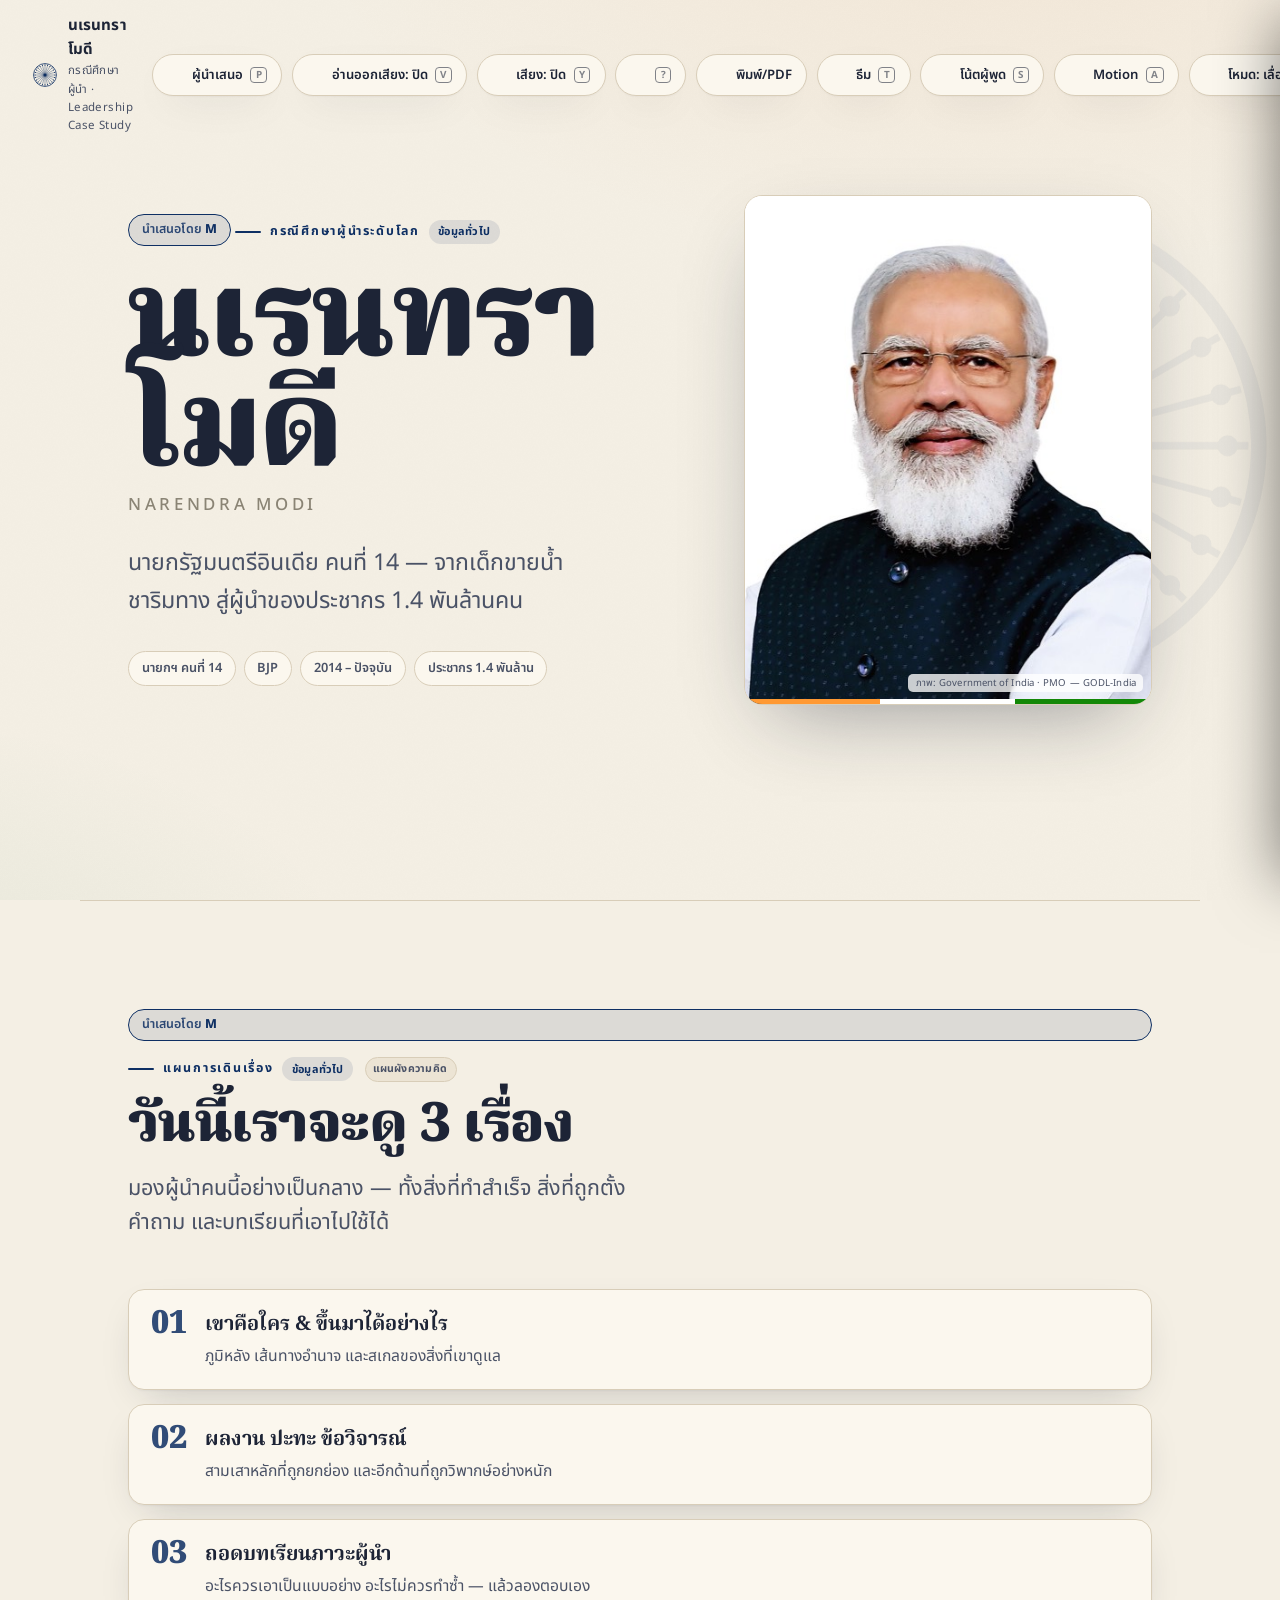
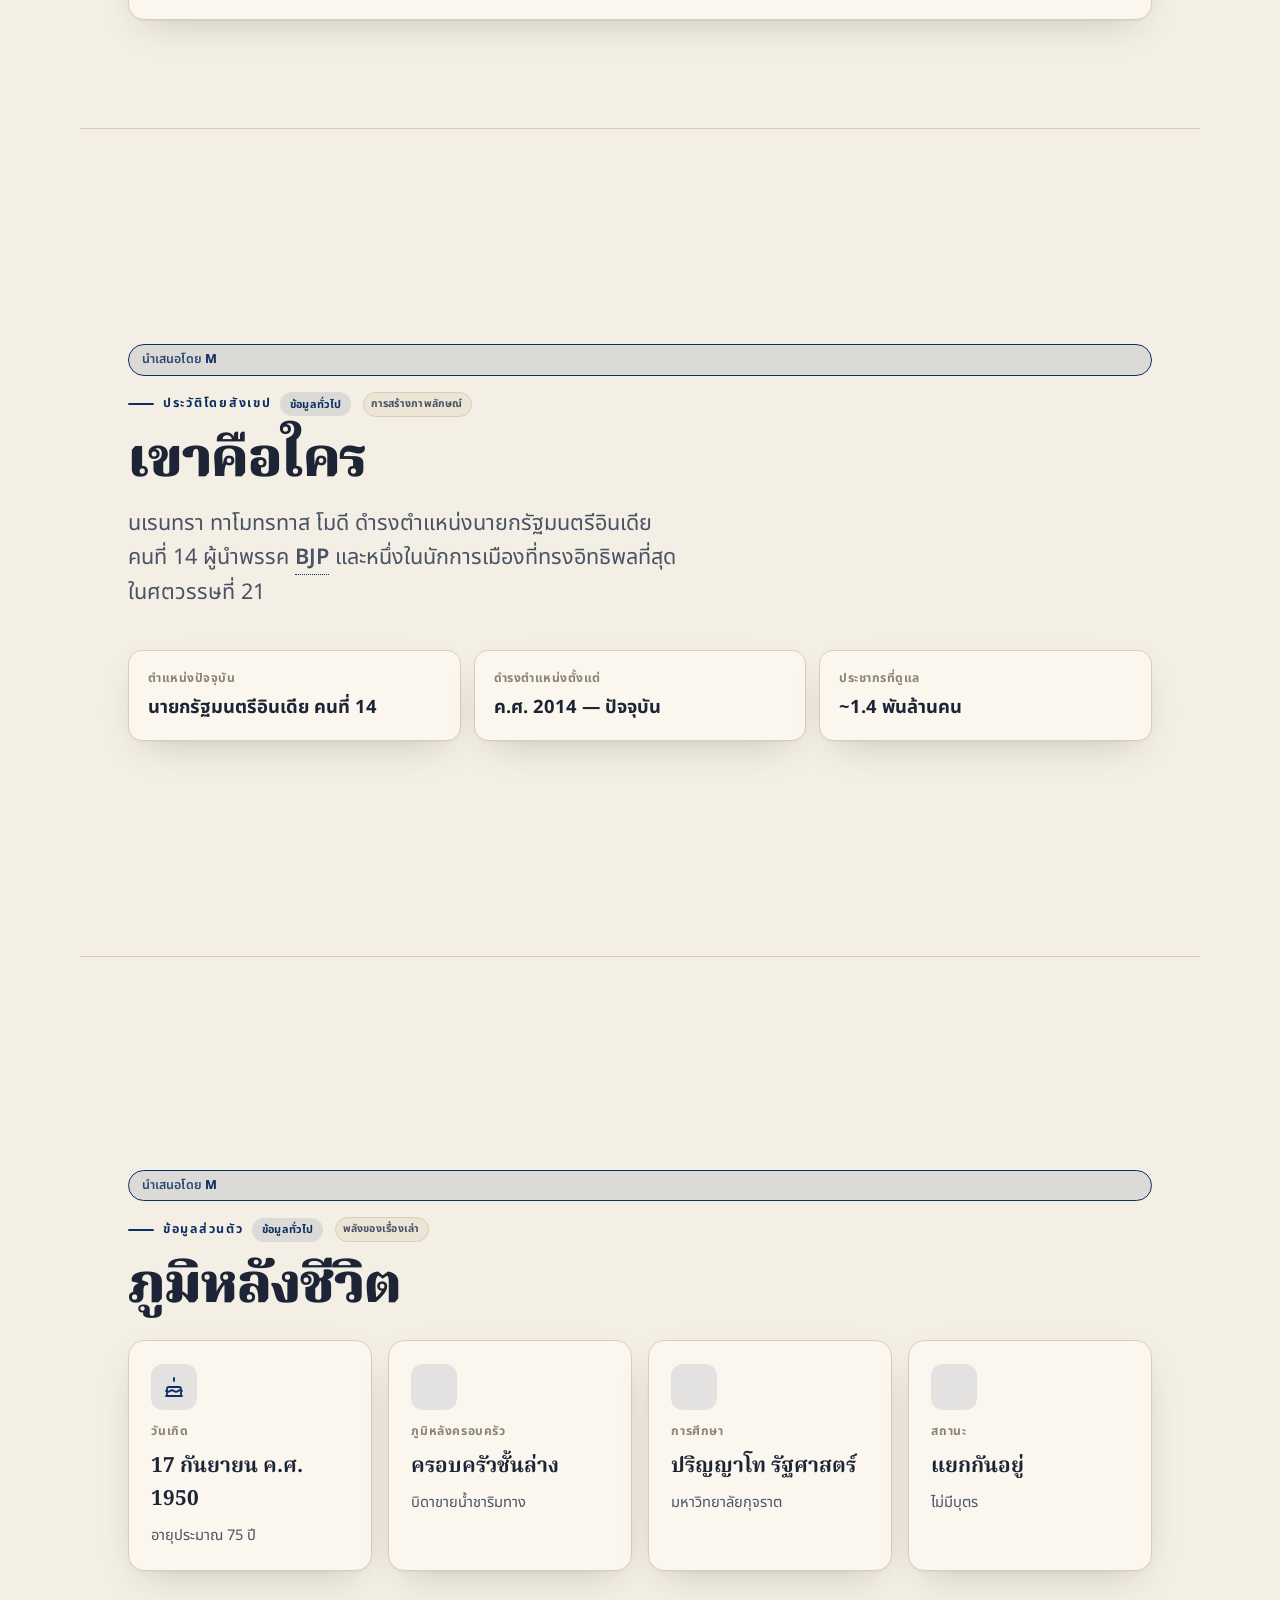
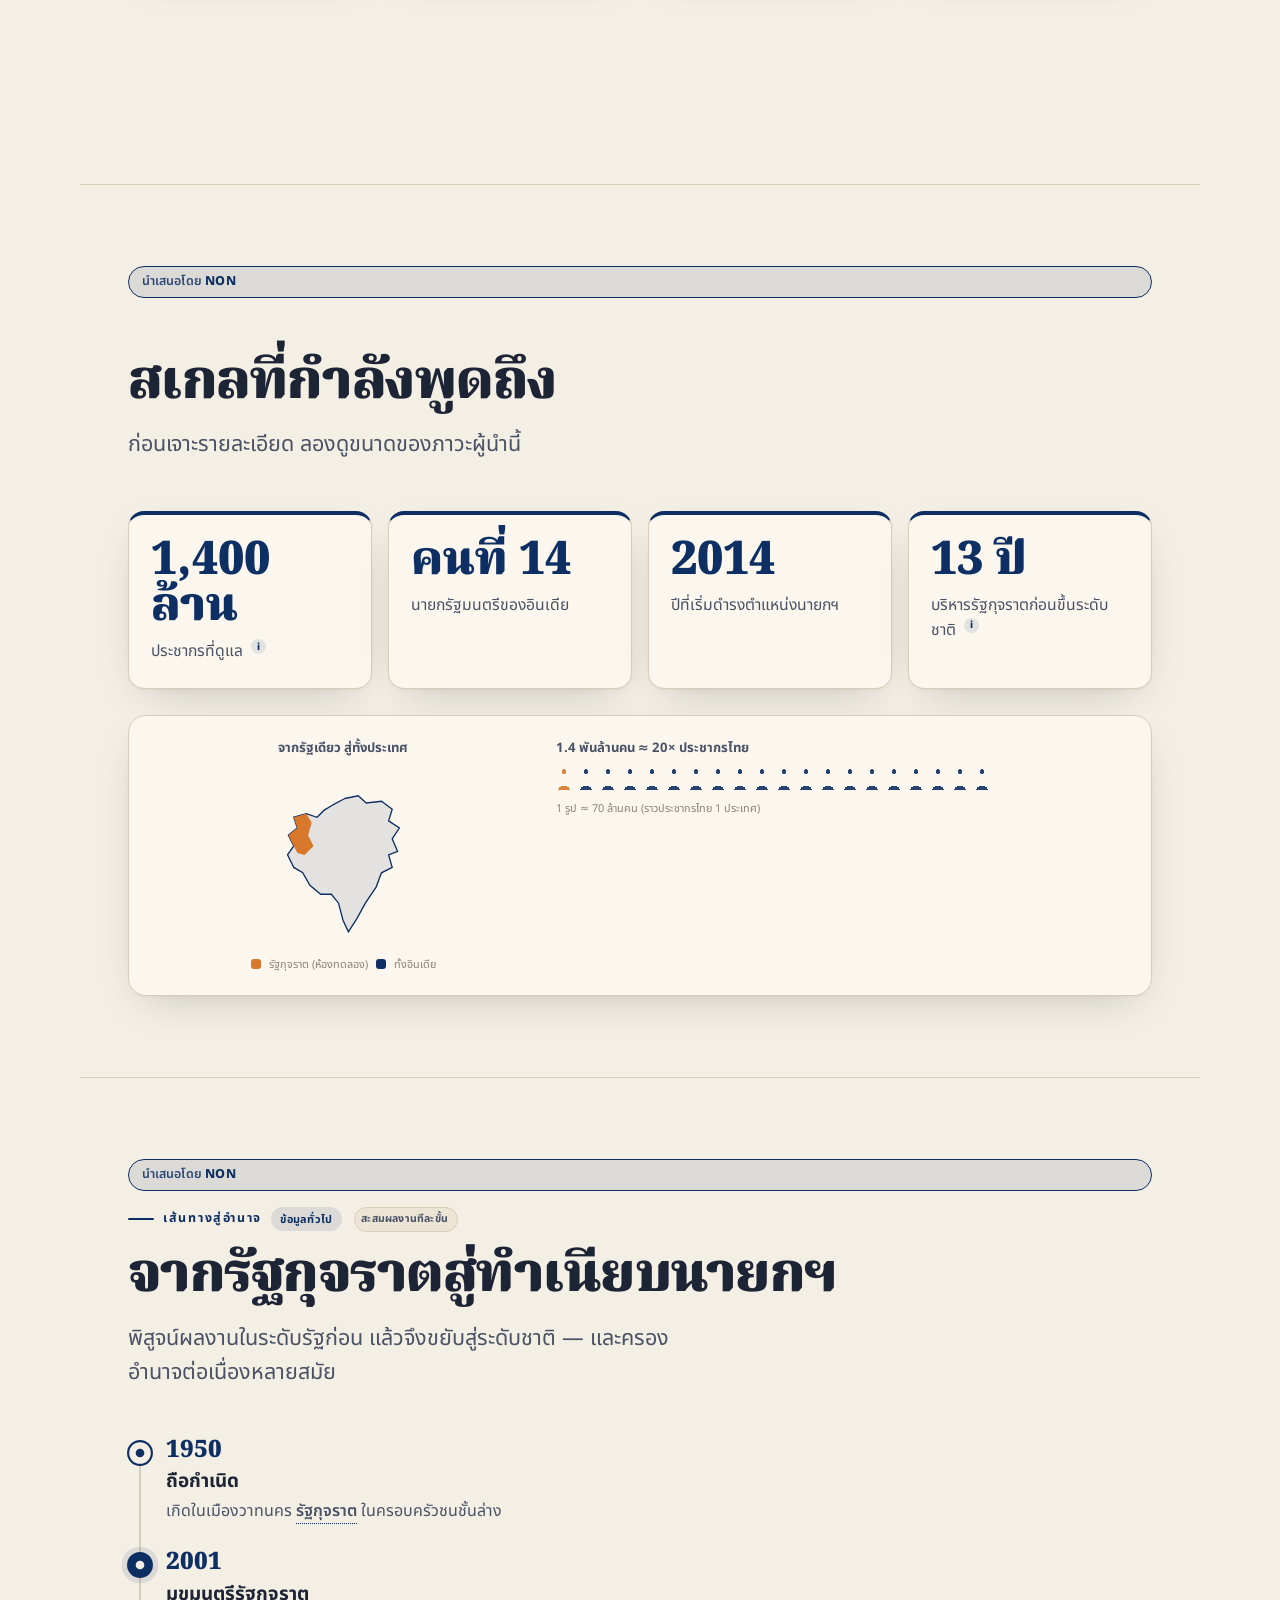
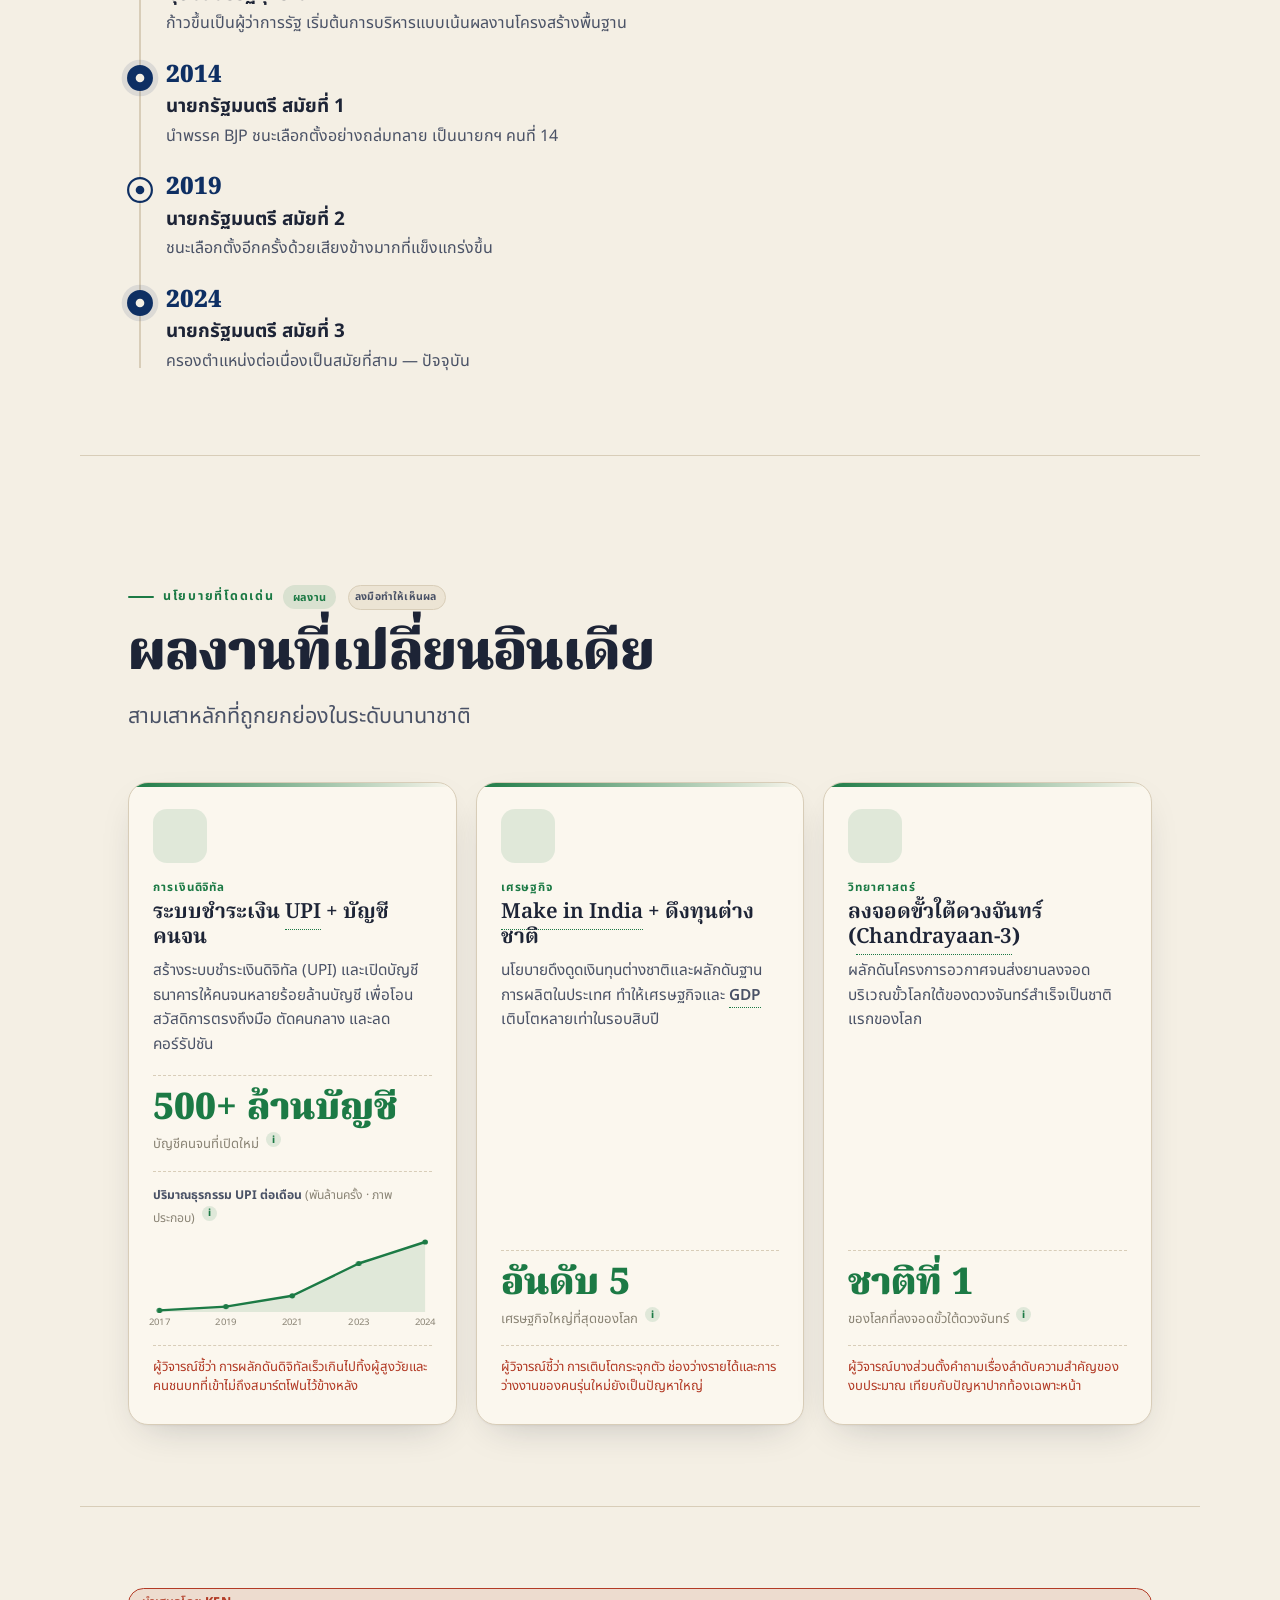
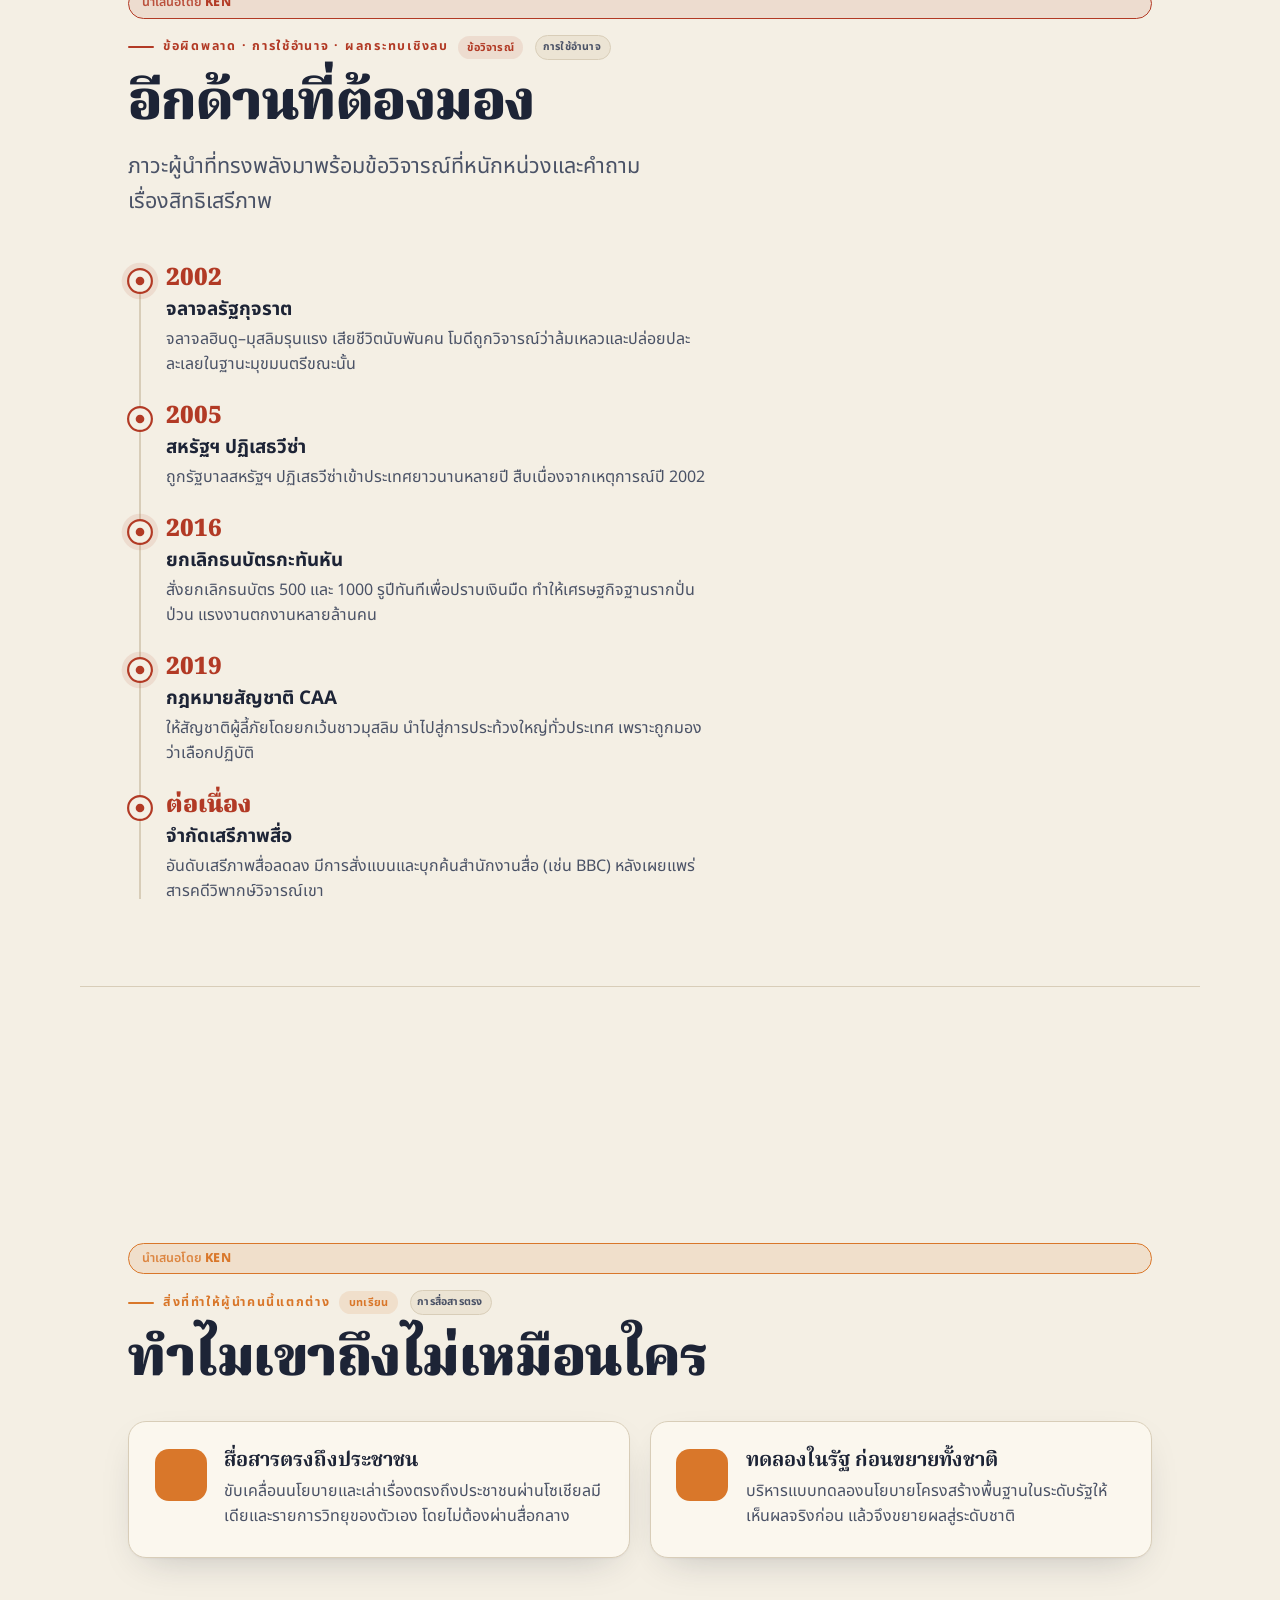
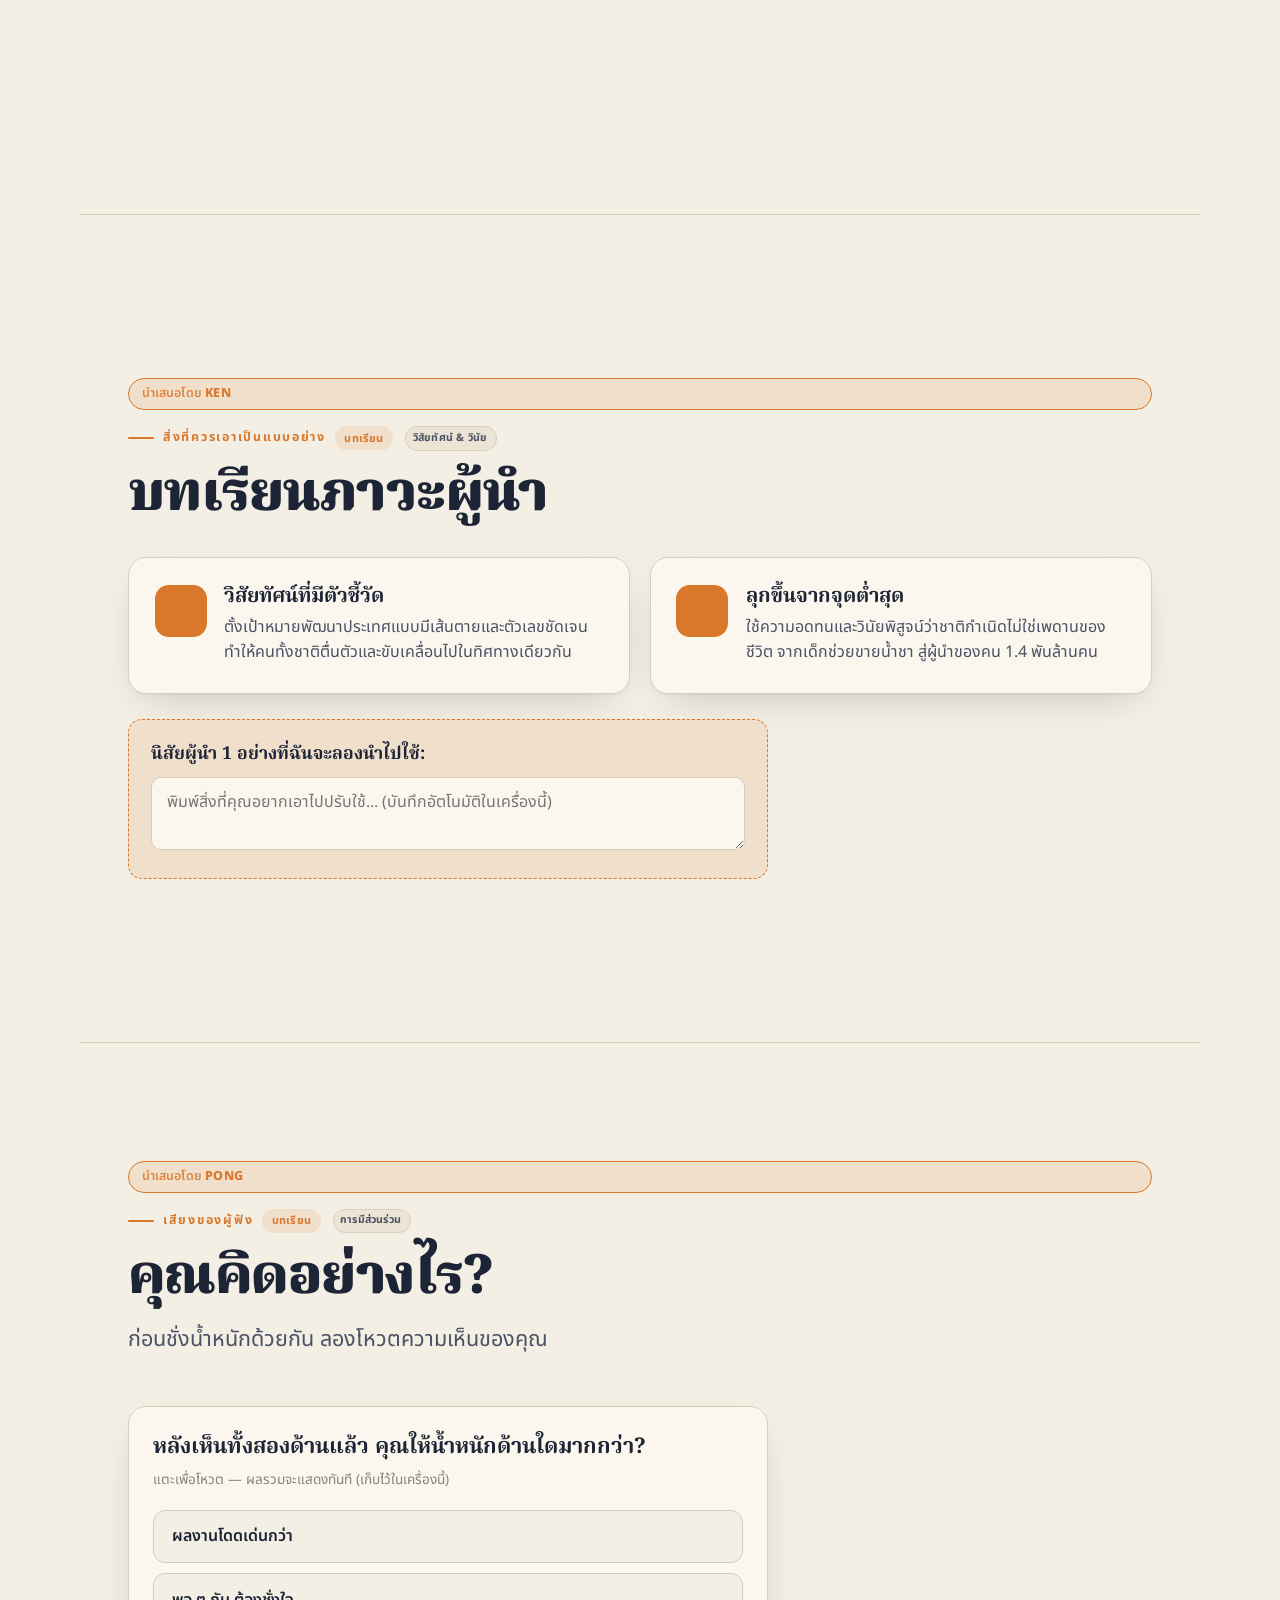
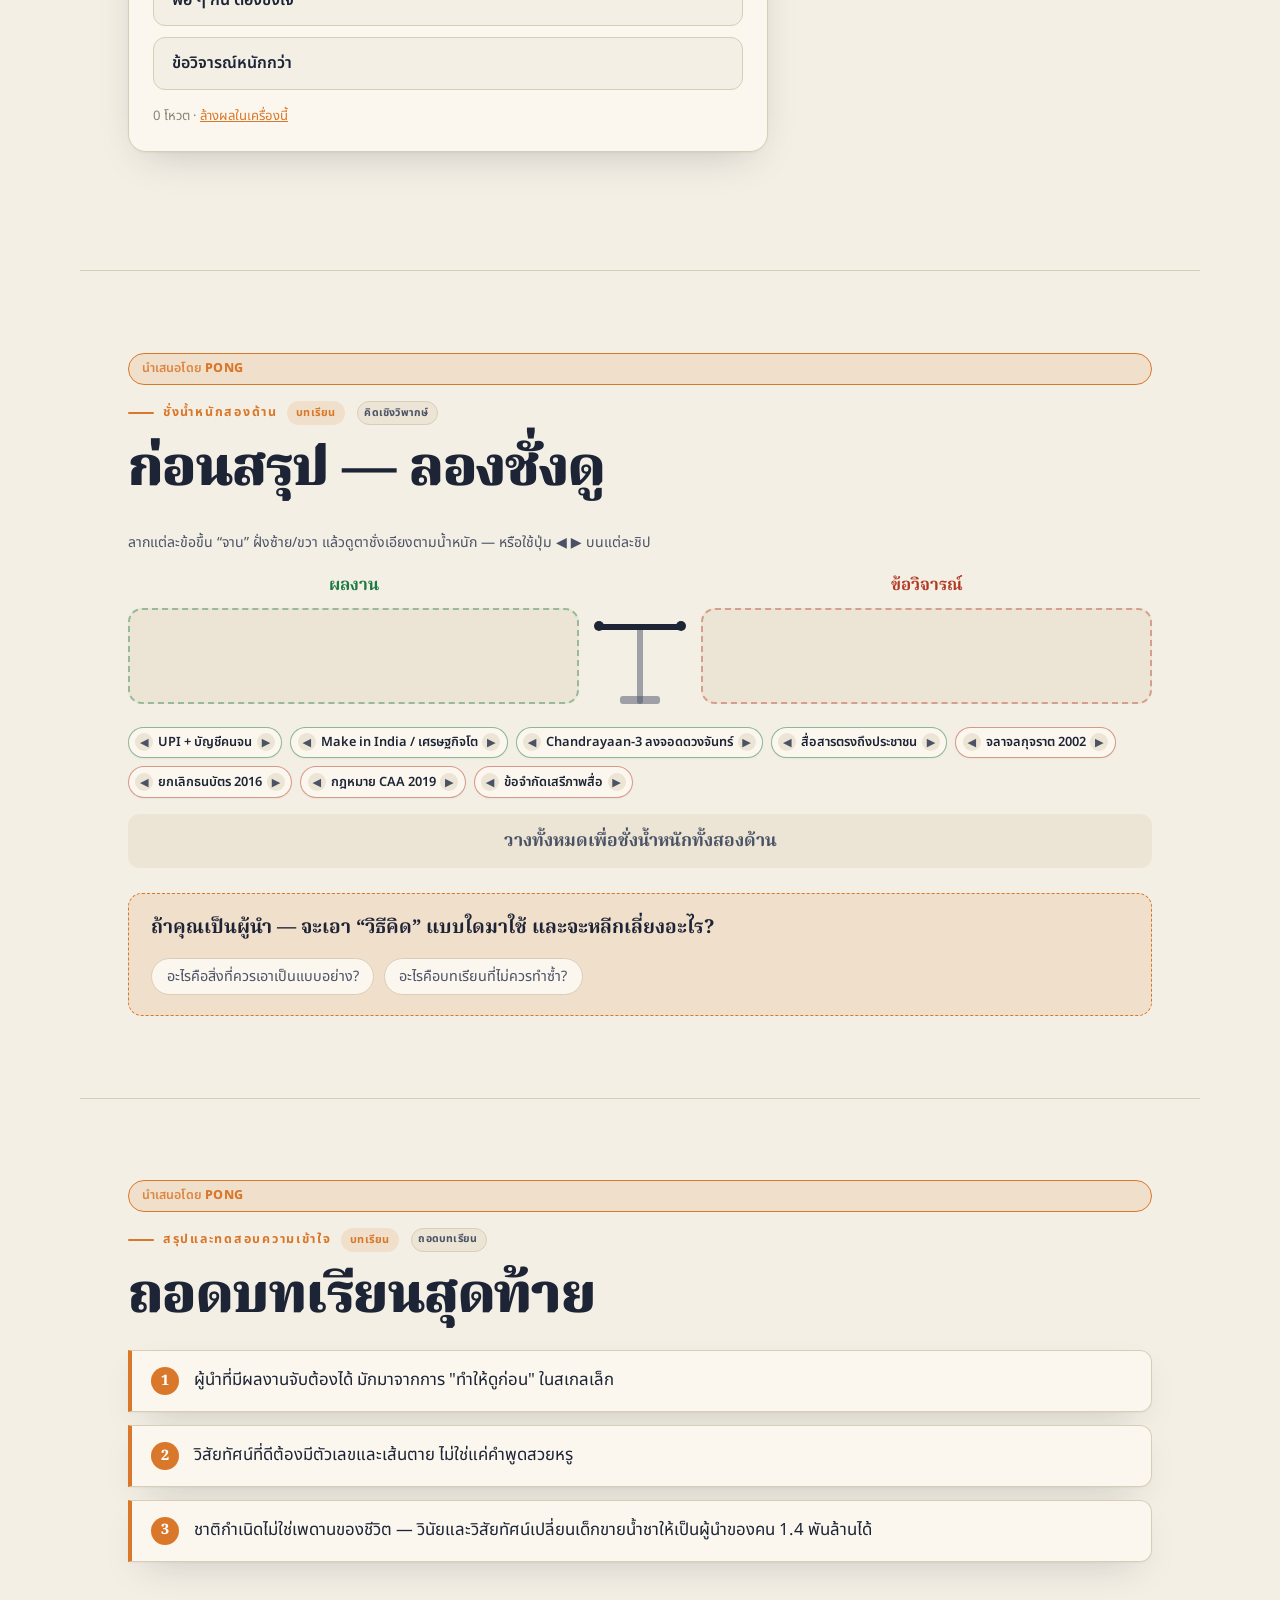
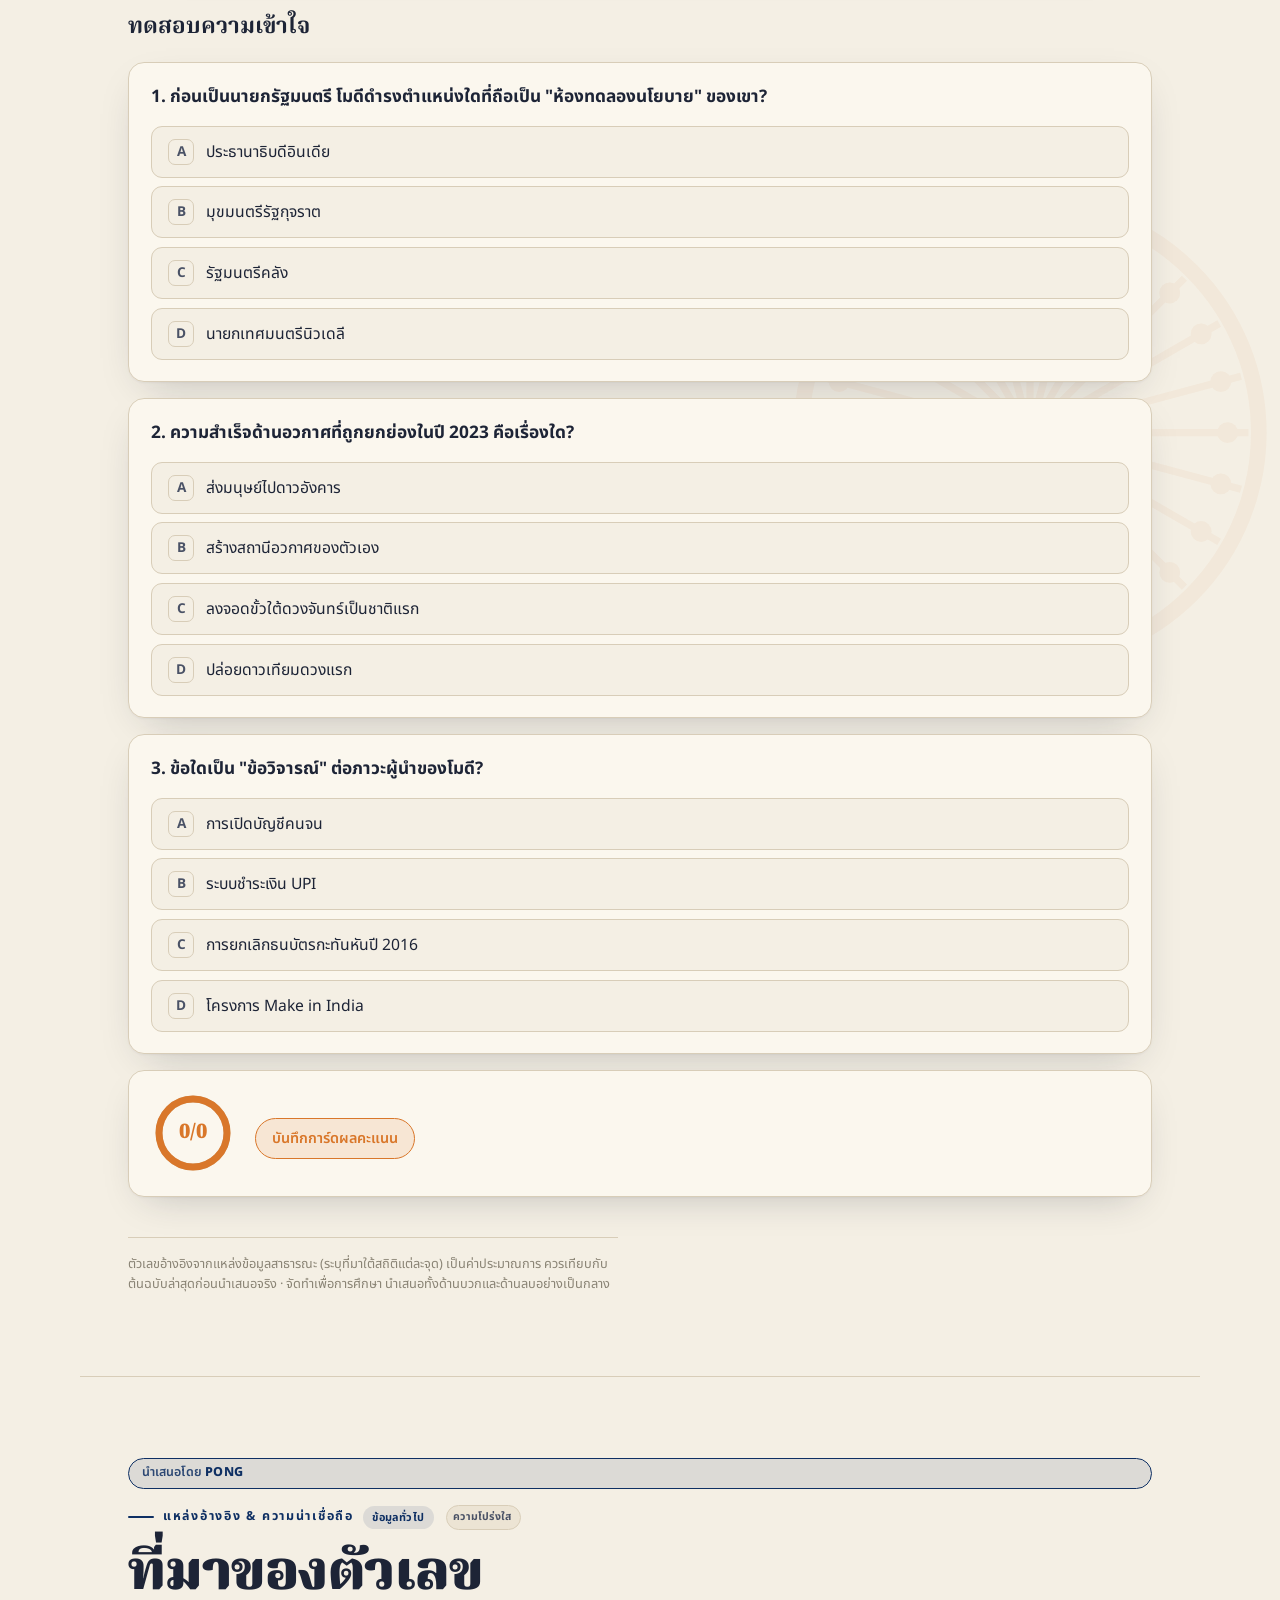
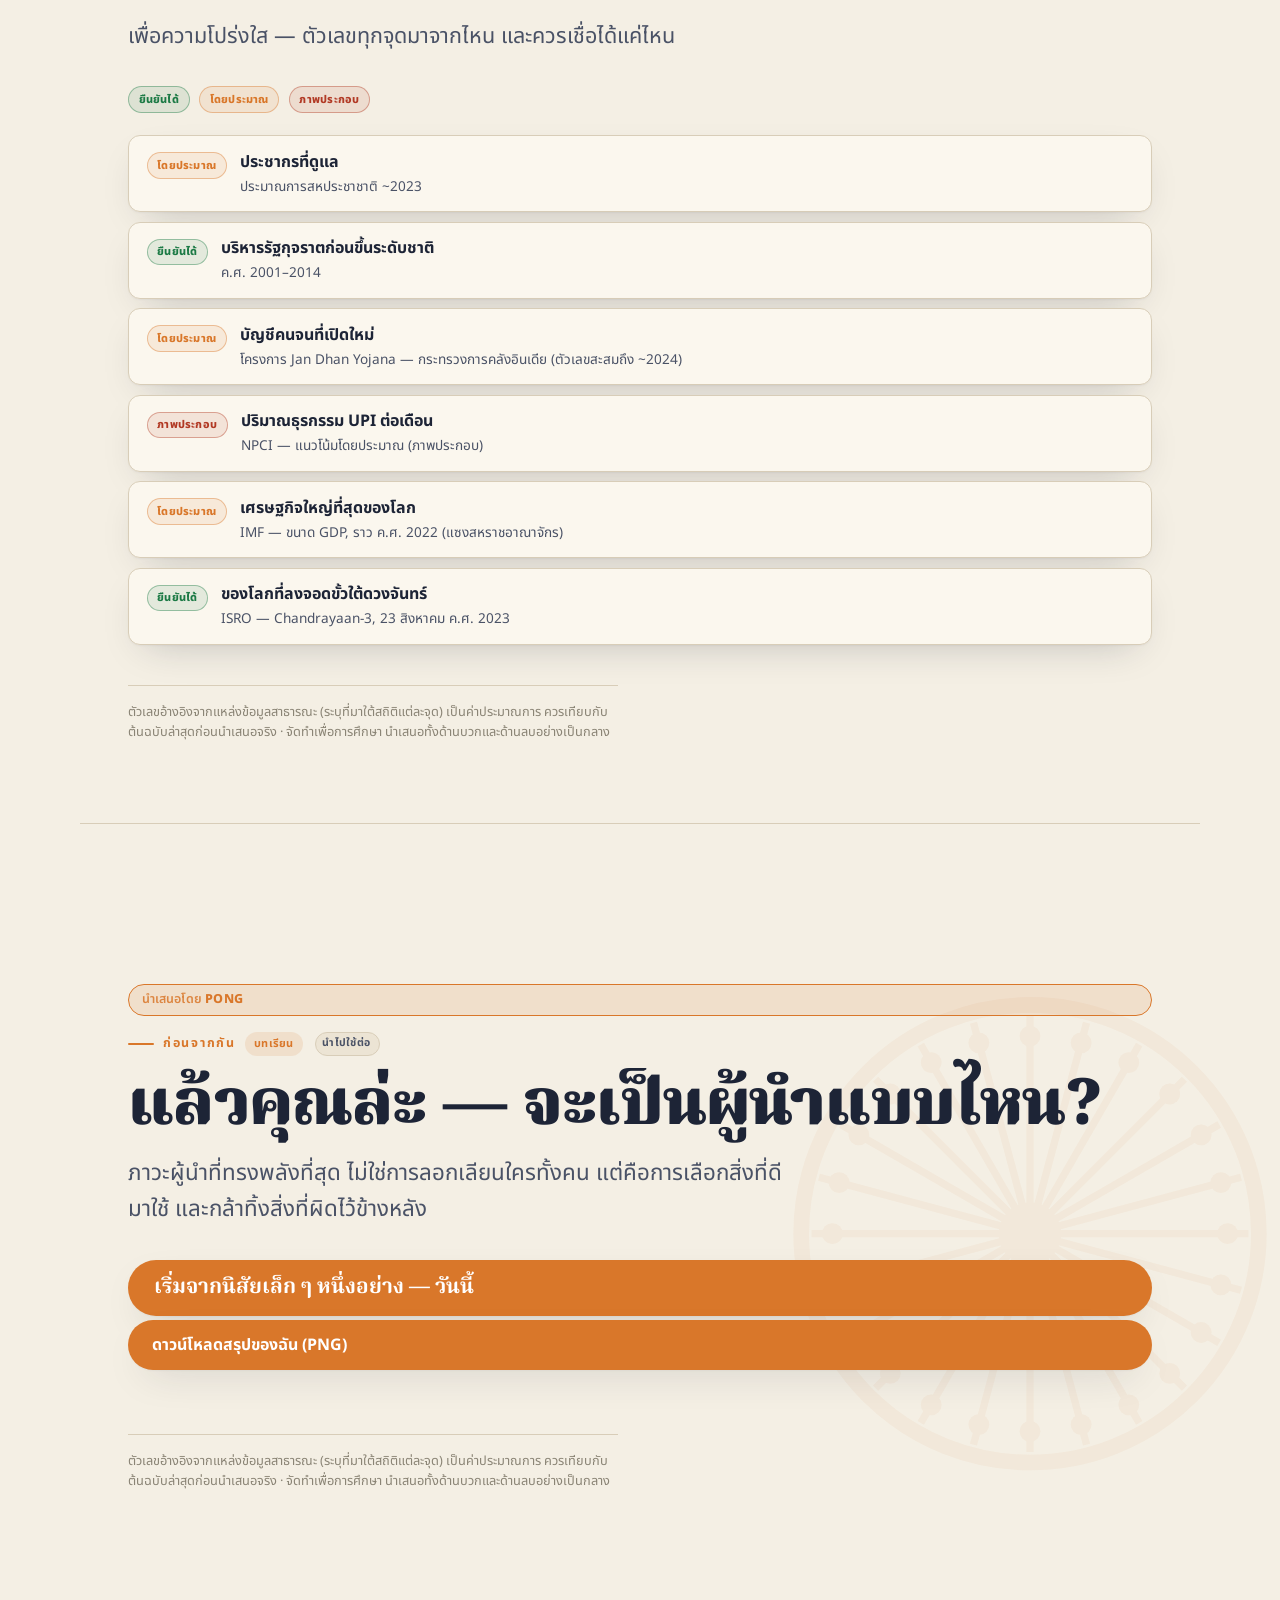
==== commit 3a03d9b6: "Add per-slide presenter byline (M, NON, KEN, PONG) Thematic split: M (opening 1-4), NON (rise+achiev" ====
--- a/index.html
+++ b/index.html
@@ -602,6 +602,22 @@
 /* ============================================================================
    ★ ส่วนเสริม 19 ฟีเจอร์ใหม่
    ============================================================================ */
+
+/* ---------- ป้ายผู้นำเสนอประจำสไลด์ (one presenter per slide) ---------- */
+.byline {
+  display: inline-flex; align-items: center; gap: .4rem;
+  font-size: .78rem; font-weight: 600; letter-spacing: .01em;
+  color: var(--accent); background: var(--accent-soft);
+  border: 1px solid var(--accent); border-radius: 999px;
+  padding: .3rem .8rem; margin-bottom: 1rem;
+}
+.byline svg { width: 15px; height: 15px; }
+.byline b { font-weight: 800; letter-spacing: .03em; }
+.byline .by-lbl { opacity: .85; font-weight: 600; }
+.hero .byline { margin-bottom: 1.1rem; }
+@media (max-width: 520px) { .byline .by-lbl { display: none; } }
+.pv-by { font-size: 1rem; font-weight: 700; color: var(--green-br); margin-bottom: .7rem; }
+.pv-by b { color: #fff; font-size: 1.15rem; }
 
 /* ---------- #17 เลนส์ภาวะผู้นำ (badge ข้าง kicker) ---------- */
 .lens-badge {
@@ -1088,6 +1104,25 @@
     positive: 'ผลงาน',
     warning: 'ข้อวิจารณ์',
     insight: 'บทเรียน',
+  },
+
+  /* ---- ผู้นำเสนอประจำแต่ละสไลด์ (one presenter per slide) ---- */
+  presenters: {
+    hero:          'M',
+    agenda:        'M',
+    intro:         'M',
+    personal:      'M',
+    numbers:       'NON',
+    rise:          'NON',
+    policies:      'NON',
+    controversies: 'KEN',
+    different:     'KEN',
+    lessons:       'KEN',
+    poll:          'PONG',
+    balance:       'PONG',
+    summary:       'PONG',
+    sources:       'PONG',
+    closing:       'PONG',
   },
 
   /* ---- #17 "เลนส์ภาวะผู้นำ" ต่อสไลด์ (แท็กบอกว่าสไลด์นี้สอนเรื่องอะไร) ---- */
@@ -1478,6 +1513,7 @@
     soundOff: P('M4 9v6h4l5 4V5L8 9H4z M16 9l5 6 M21 9l-5 6'),
     download: P('M12 4v11 M8 11l4 4 4-4 M5 20h14'),
     lens: '<circle cx="11" cy="11" r="7" fill="none" stroke="currentColor" stroke-width="1.8"/>' + P('M20 20l-4-4'),
+    mic: P('M12 3a3 3 0 0 1 3 3v5a3 3 0 0 1-6 0V6a3 3 0 0 1 3-3z M6 11a6 6 0 0 0 12 0 M12 17v4 M8.5 21h7'),
     present: '<rect x="3" y="4" width="18" height="12" rx="1.5" fill="none" stroke="currentColor" stroke-width="1.8"/>' + P('M9 20h6 M12 16v4 M9 12l4-2.5L9 7z'),
     tts: P('M5 5h14a2 2 0 0 1 2 2v5a2 2 0 0 1-2 2H10l-4 3v-3H5a2 2 0 0 1-2-2V7a2 2 0 0 1 2-2z') + P('M8.5 9.5v1 M11.5 8.5v3 M14.5 7.5v5 M17 9v2', 'stroke-width="1.6"'),
     ttsOff: P('M5 5h14a2 2 0 0 1 2 2v5a2 2 0 0 1-2 2H10l-4 3v-3H5a2 2 0 0 1-2-2V7a2 2 0 0 1 2-2z') + P('M4 4l16 16', 'stroke-width="2"'),
@@ -1525,7 +1561,9 @@
     const cat = DATA.categories[s.cat] || '';
     const lens = (DATA.lenses && DATA.lenses[s.id]) || '';
     const lensHTML = lens ? ` <span class="lens-badge" title="เลนส์ภาวะผู้นำ">${ICONS.lens}${esc(lens)}</span>` : '';
-    const head = `
+    const by = (DATA.presenters && DATA.presenters[s.id]) || '';
+    const byHTML = by ? `<span class="byline" data-reveal title="ผู้นำเสนอสไลด์นี้">${ICONS.mic}<span class="by-lbl">นำเสนอโดย</span> <b>${esc(by)}</b></span>` : '';
+    const head = `${byHTML}
       <div class="kicker" data-reveal>${esc(s.kicker)} <span class="cat-pill">${esc(cat)}</span>${lensHTML}</div>`;
 
     if (s.type === 'hero') {
@@ -2870,6 +2908,8 @@
     const txt = s => (s.lead || (s.takeaways ? s.takeaways[0] : '') || '');
     function render() {
       const cur = S[pi], nxt = S[pi + 1];
+      const by = (DATA.presenters && DATA.presenters[cur.id]) || '';
+      const nextBy = nxt ? (DATA.presenters && DATA.presenters[nxt.id]) || '' : '';
       const lens = (DATA.lenses && DATA.lenses[cur.id]) || '';
       root.innerHTML = `
         <div class="pv-head">
@@ -2878,13 +2918,14 @@
         </div>
         <div class="pv-grid">
           <div class="pv-current">
+            ${by ? `<div class="pv-by">🎤 นำเสนอโดย <b>${esc(by)}</b></div>` : ''}
             <div class="pv-kicker">${esc(cur.kicker || '')}${lens ? ' · ' + esc(lens) : ''}</div>
             <div class="pv-title">${esc(cur.title || '')}</div>
             <div class="pv-lead">${esc(txt(cur))}</div>
           </div>
           <div class="pv-side">
             <div class="pv-next-card">
-              <div class="pv-next-tag">ถัดไป →</div>
+              <div class="pv-next-tag">ถัดไป →${nextBy ? ' · 🎤 ' + esc(nextBy) : ''}</div>
               <div class="pv-next-title">${nxt ? esc(nxt.title || nxt.kicker || '') : '— สไลด์สุดท้าย —'}</div>
             </div>
             <div class="pv-notes-box">
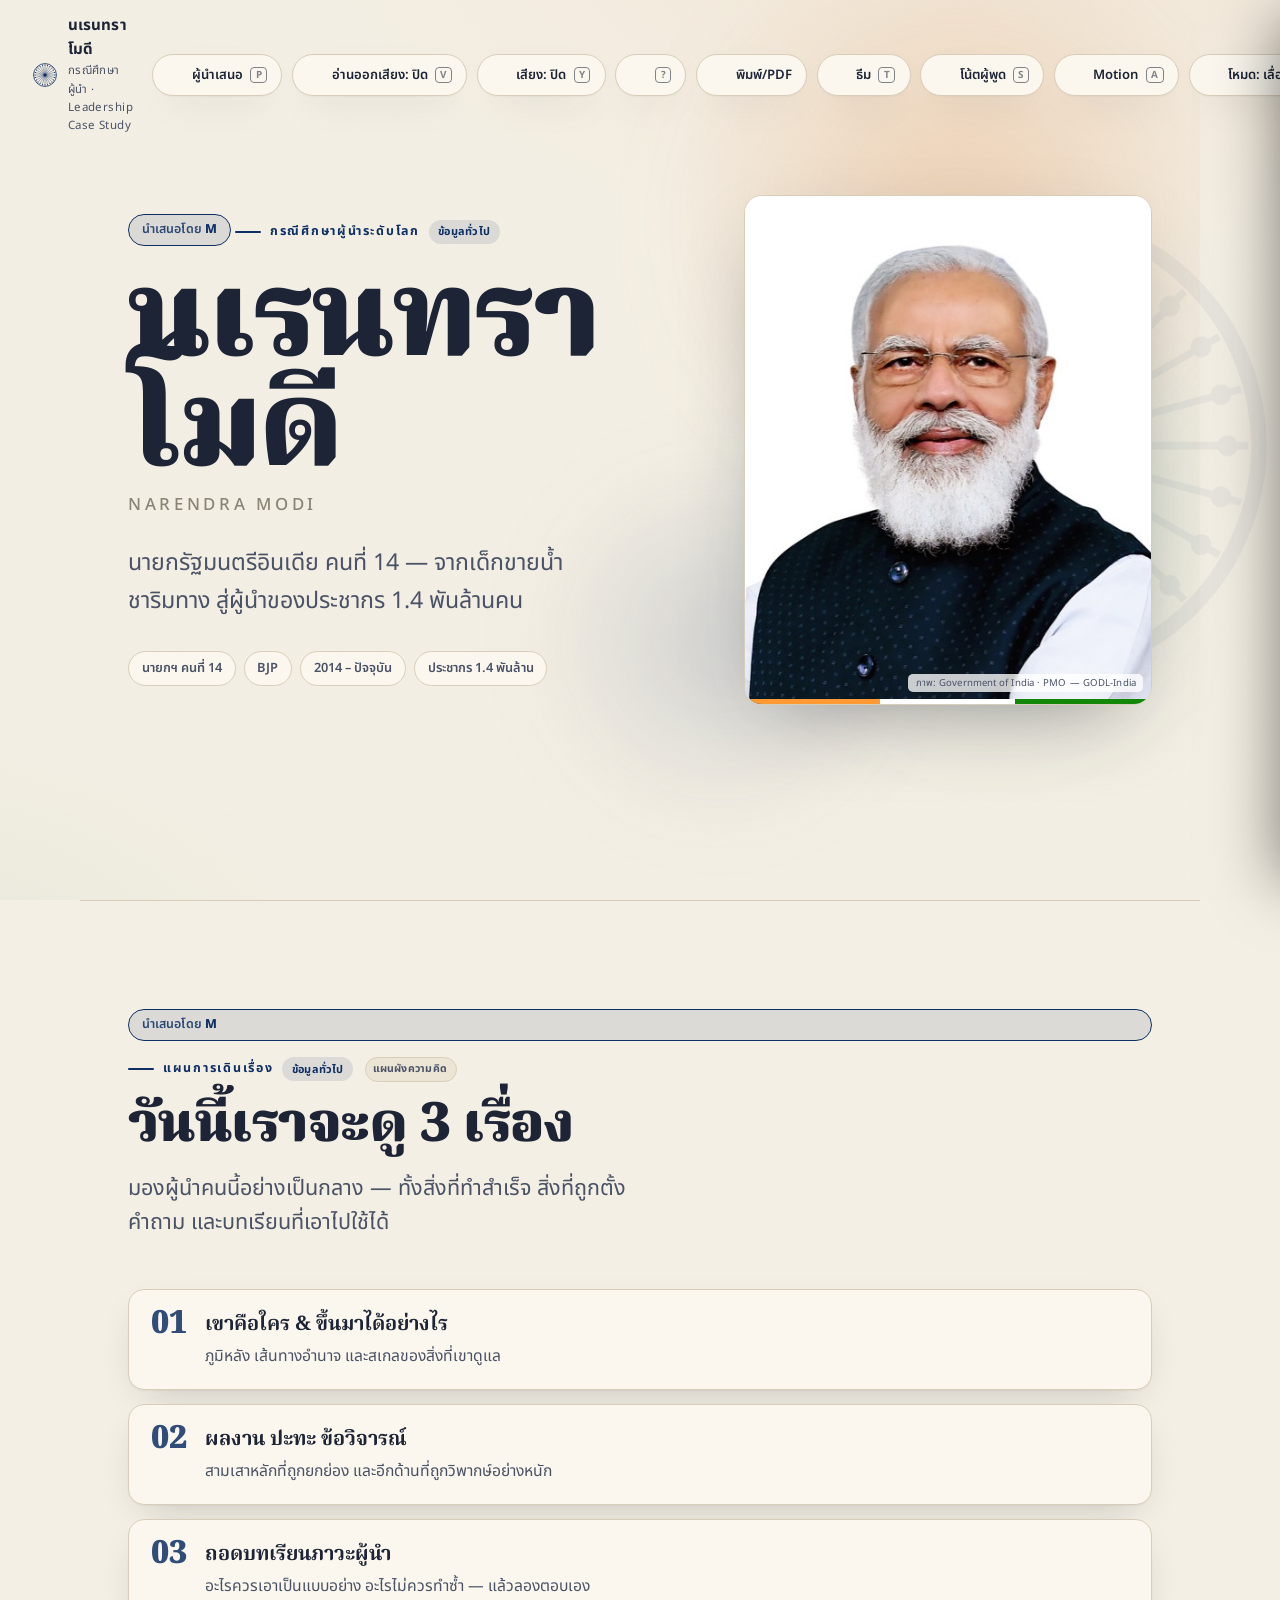
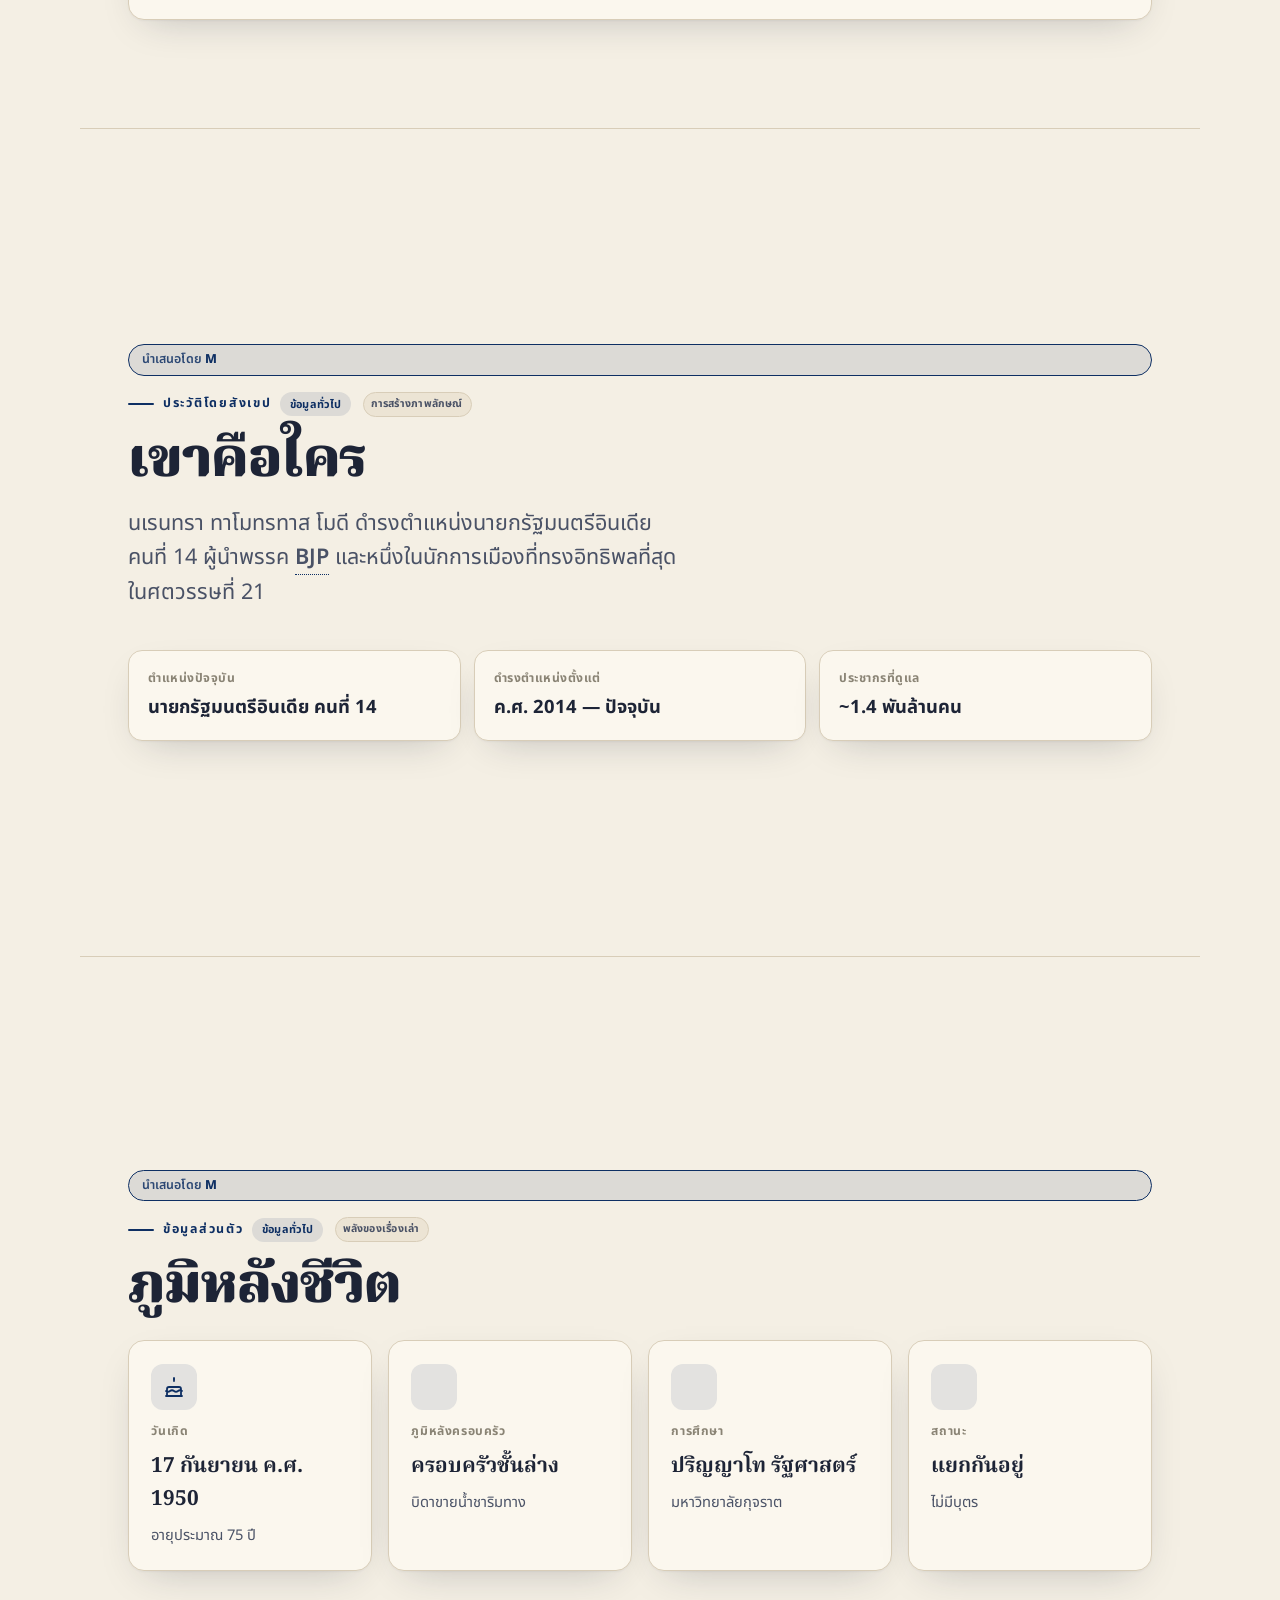
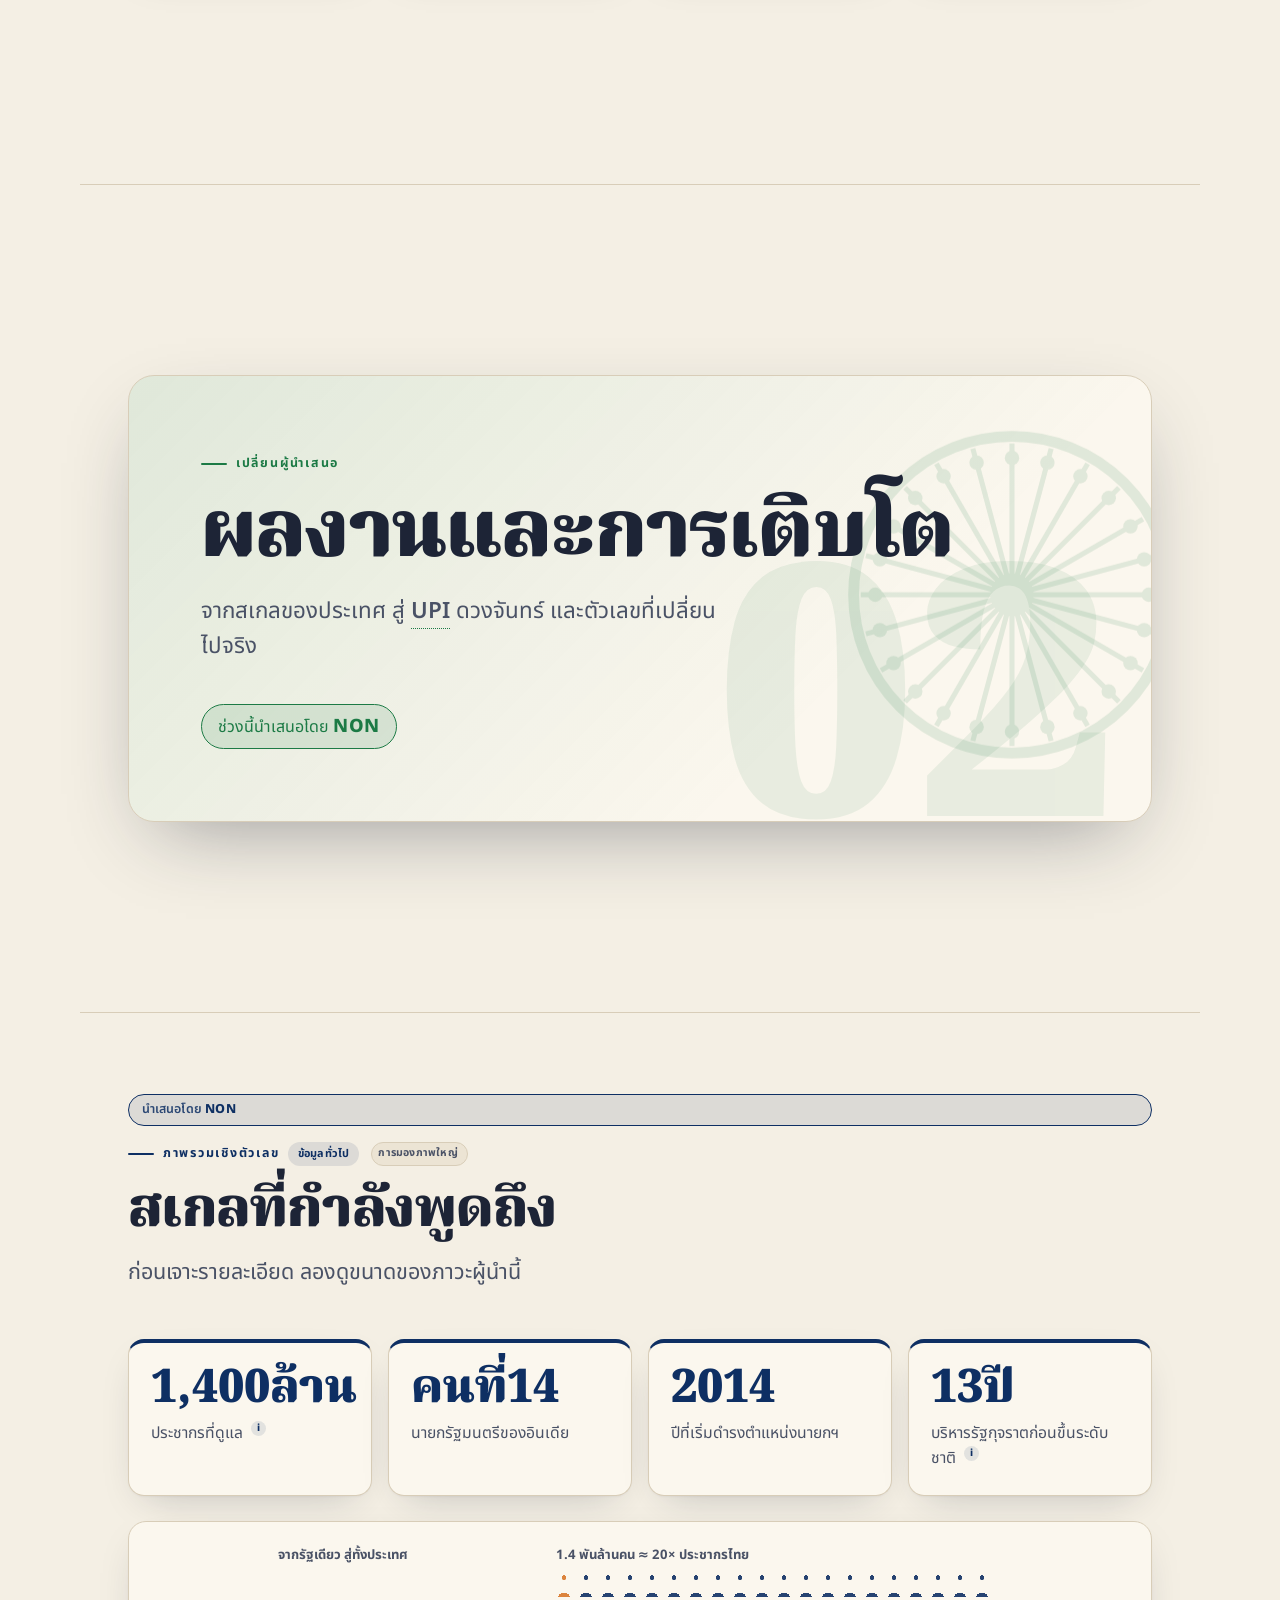
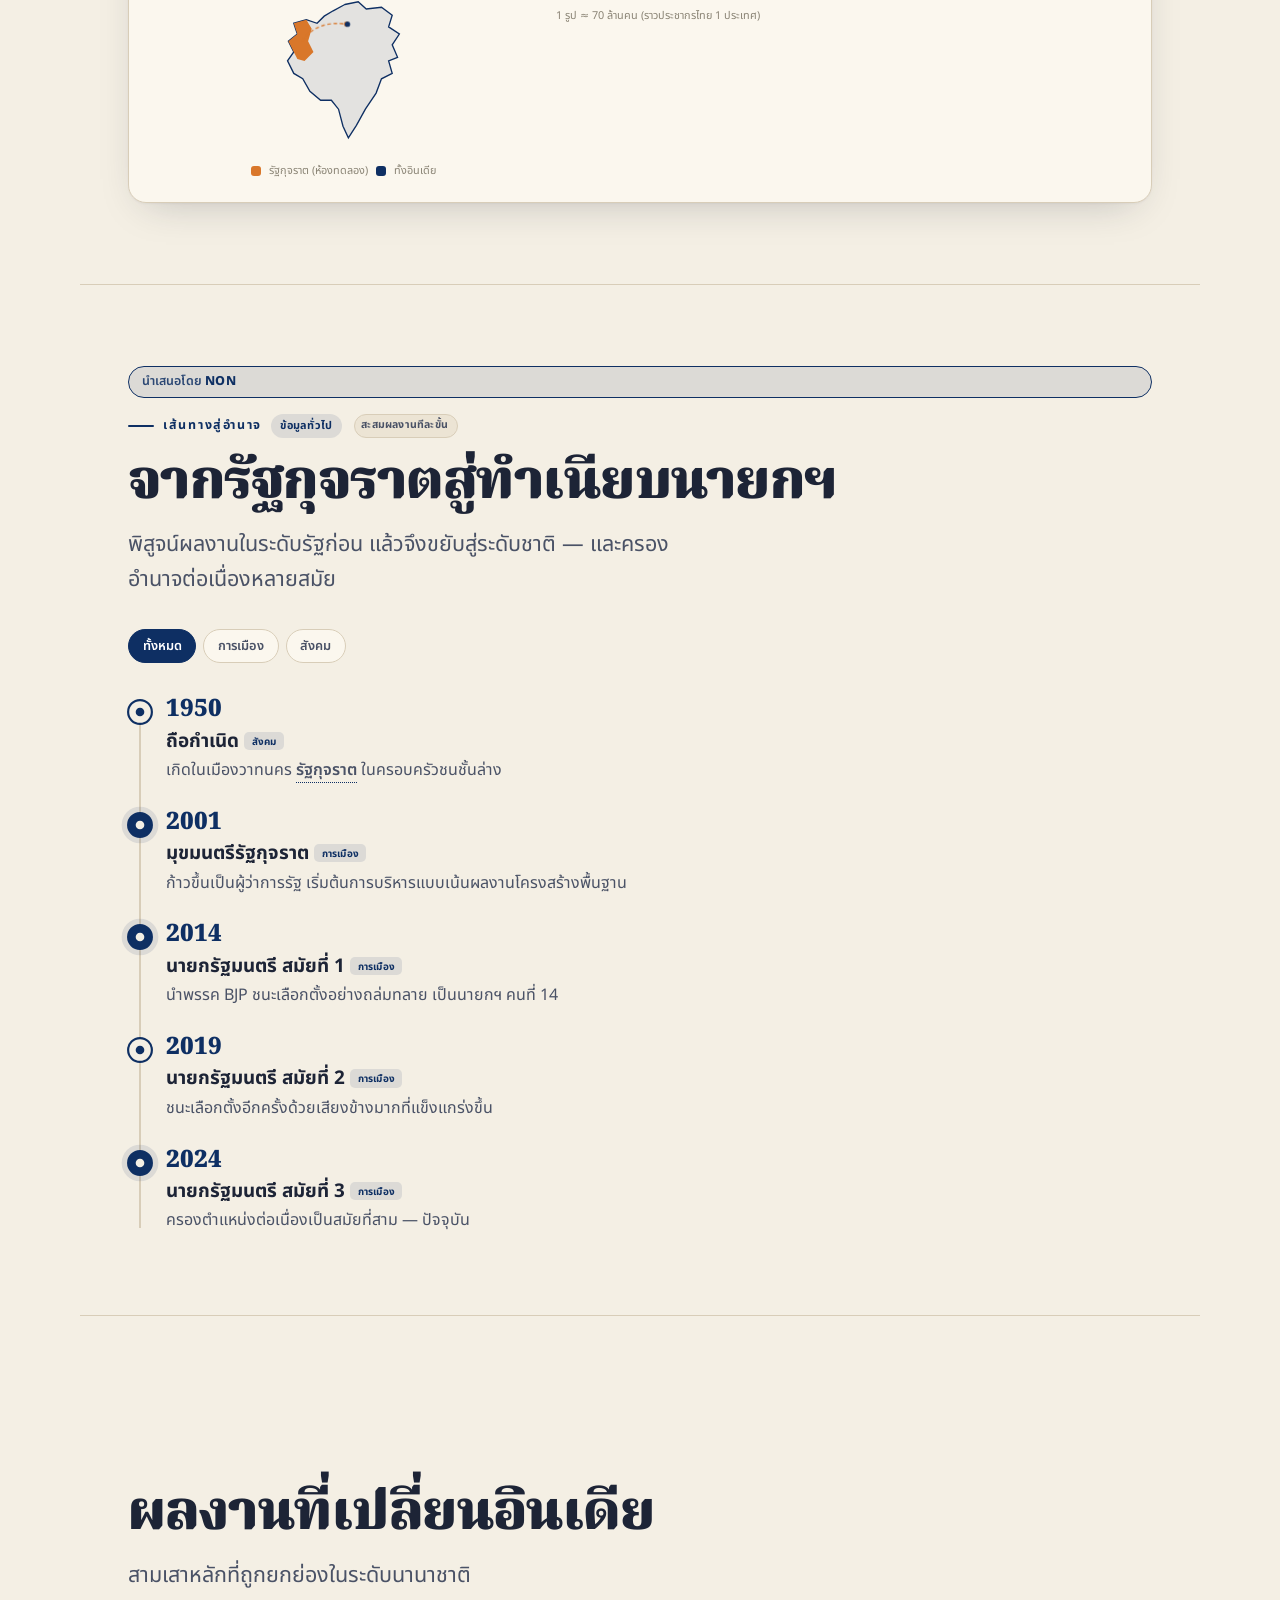
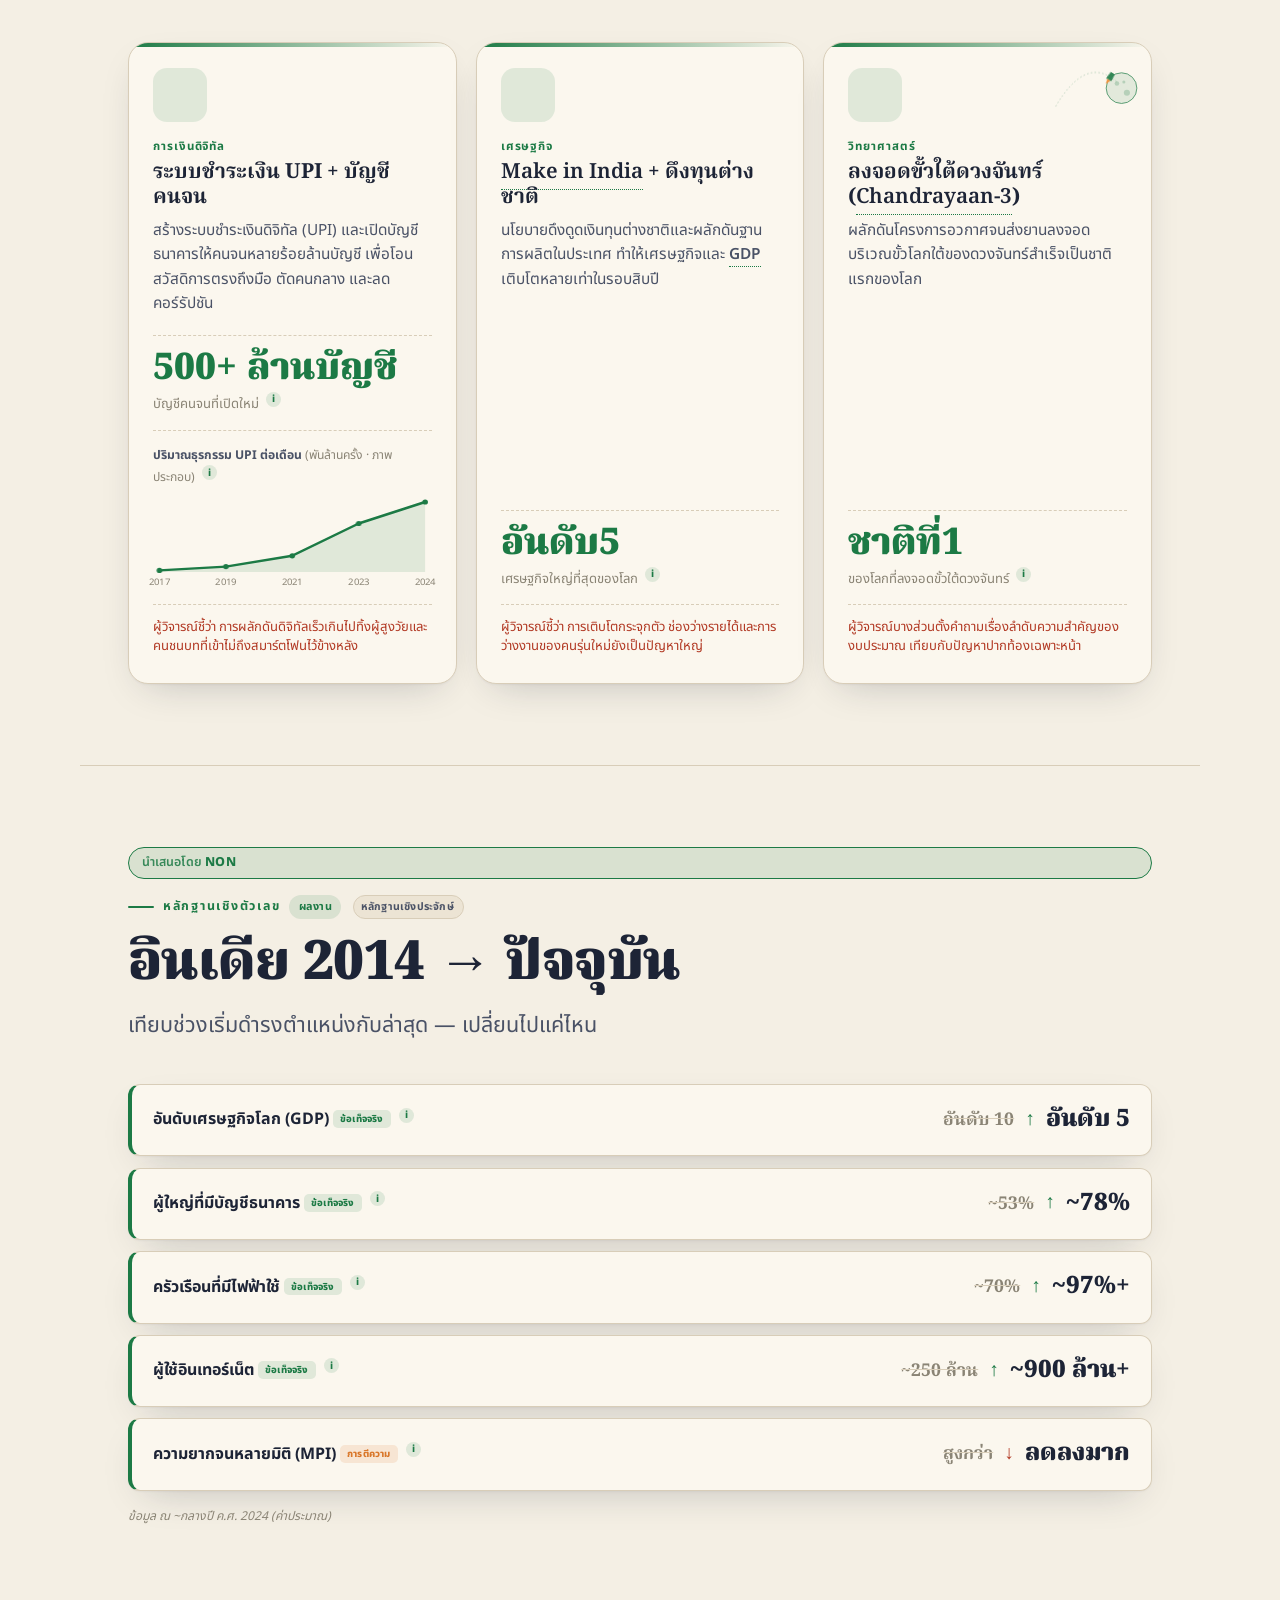
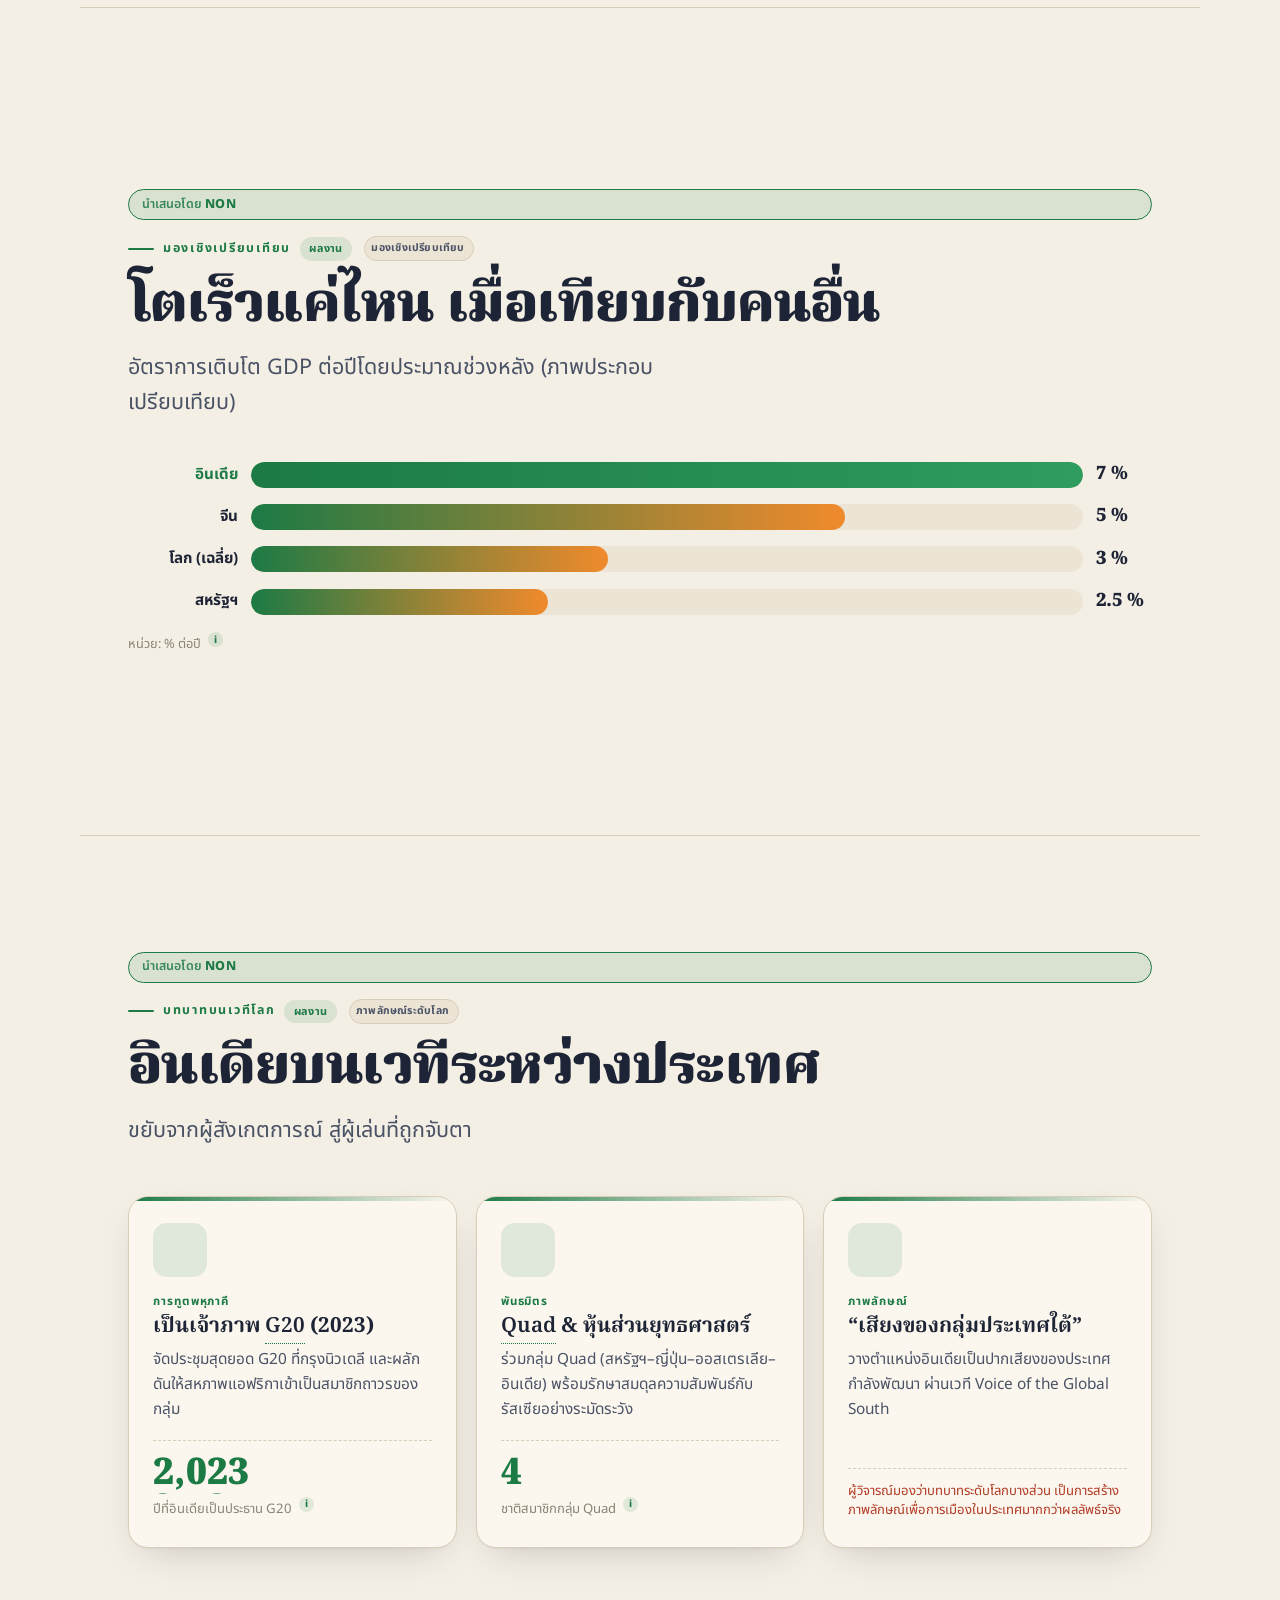
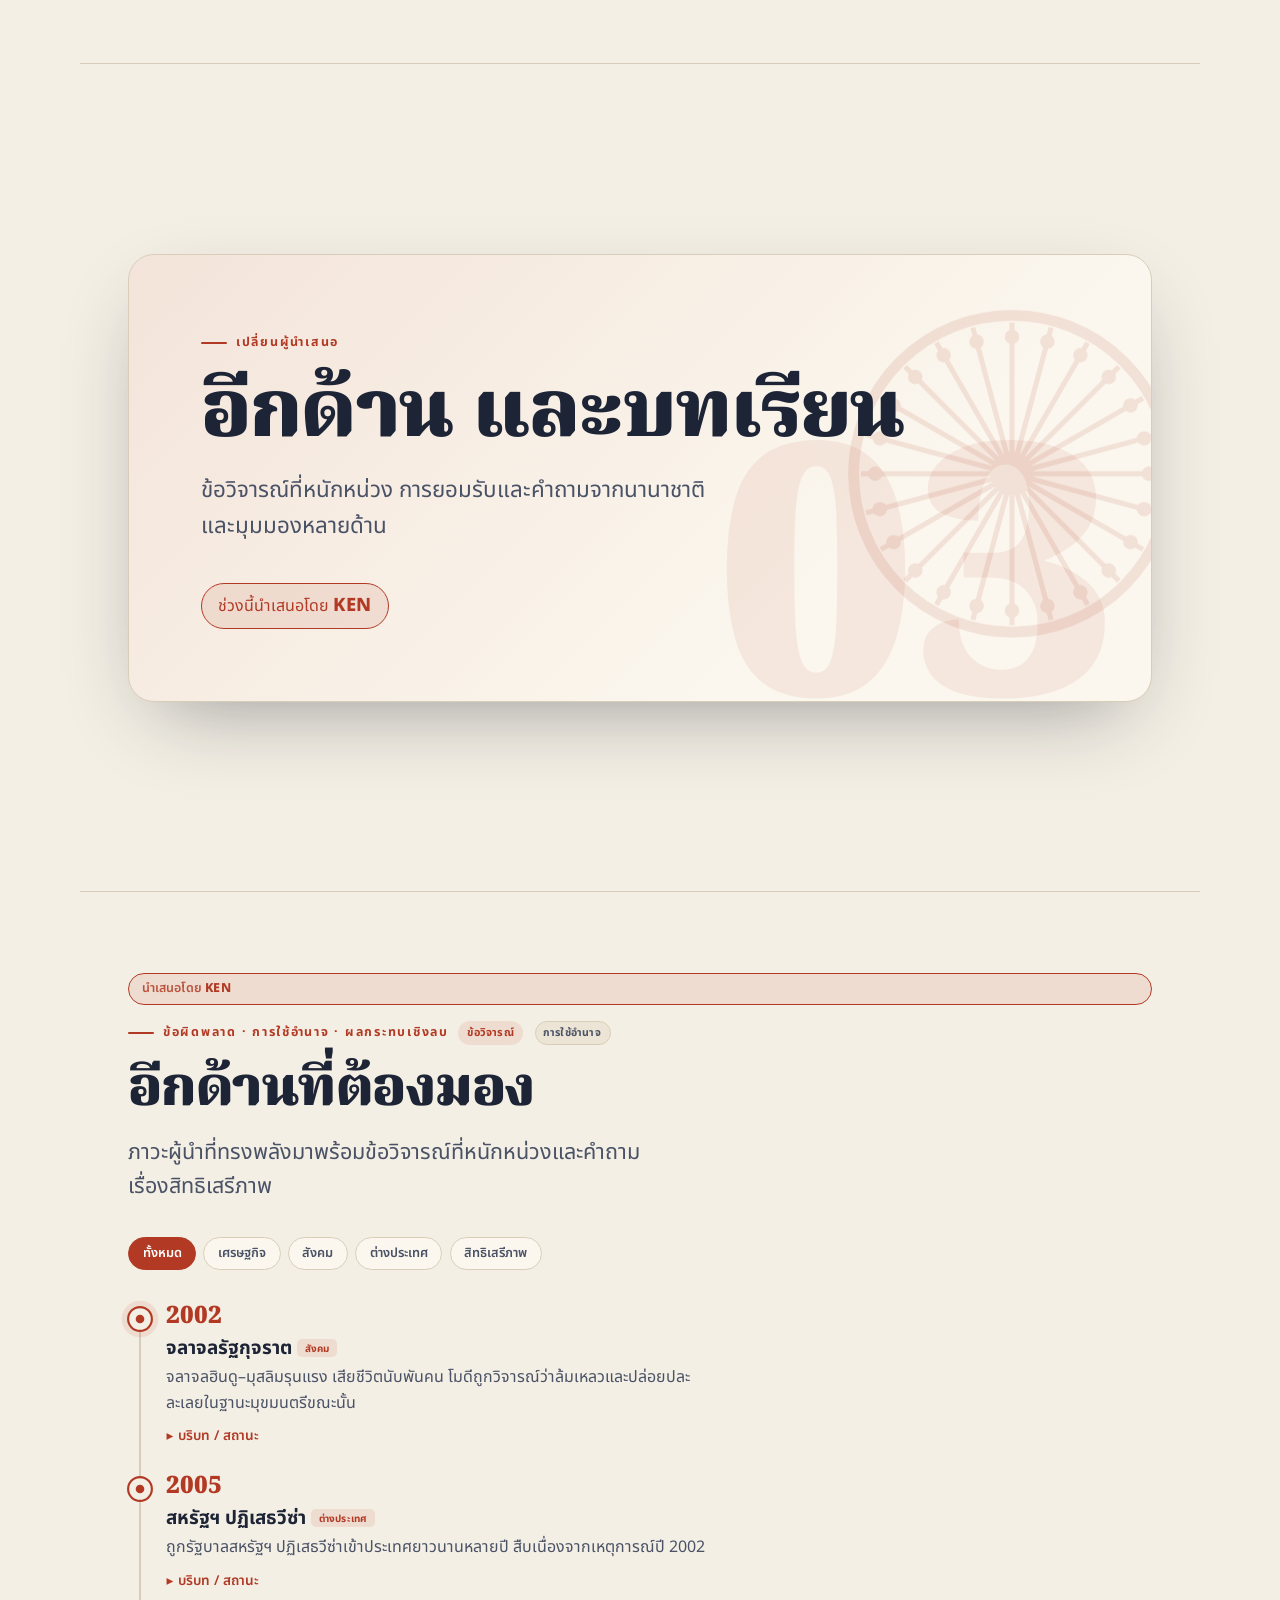
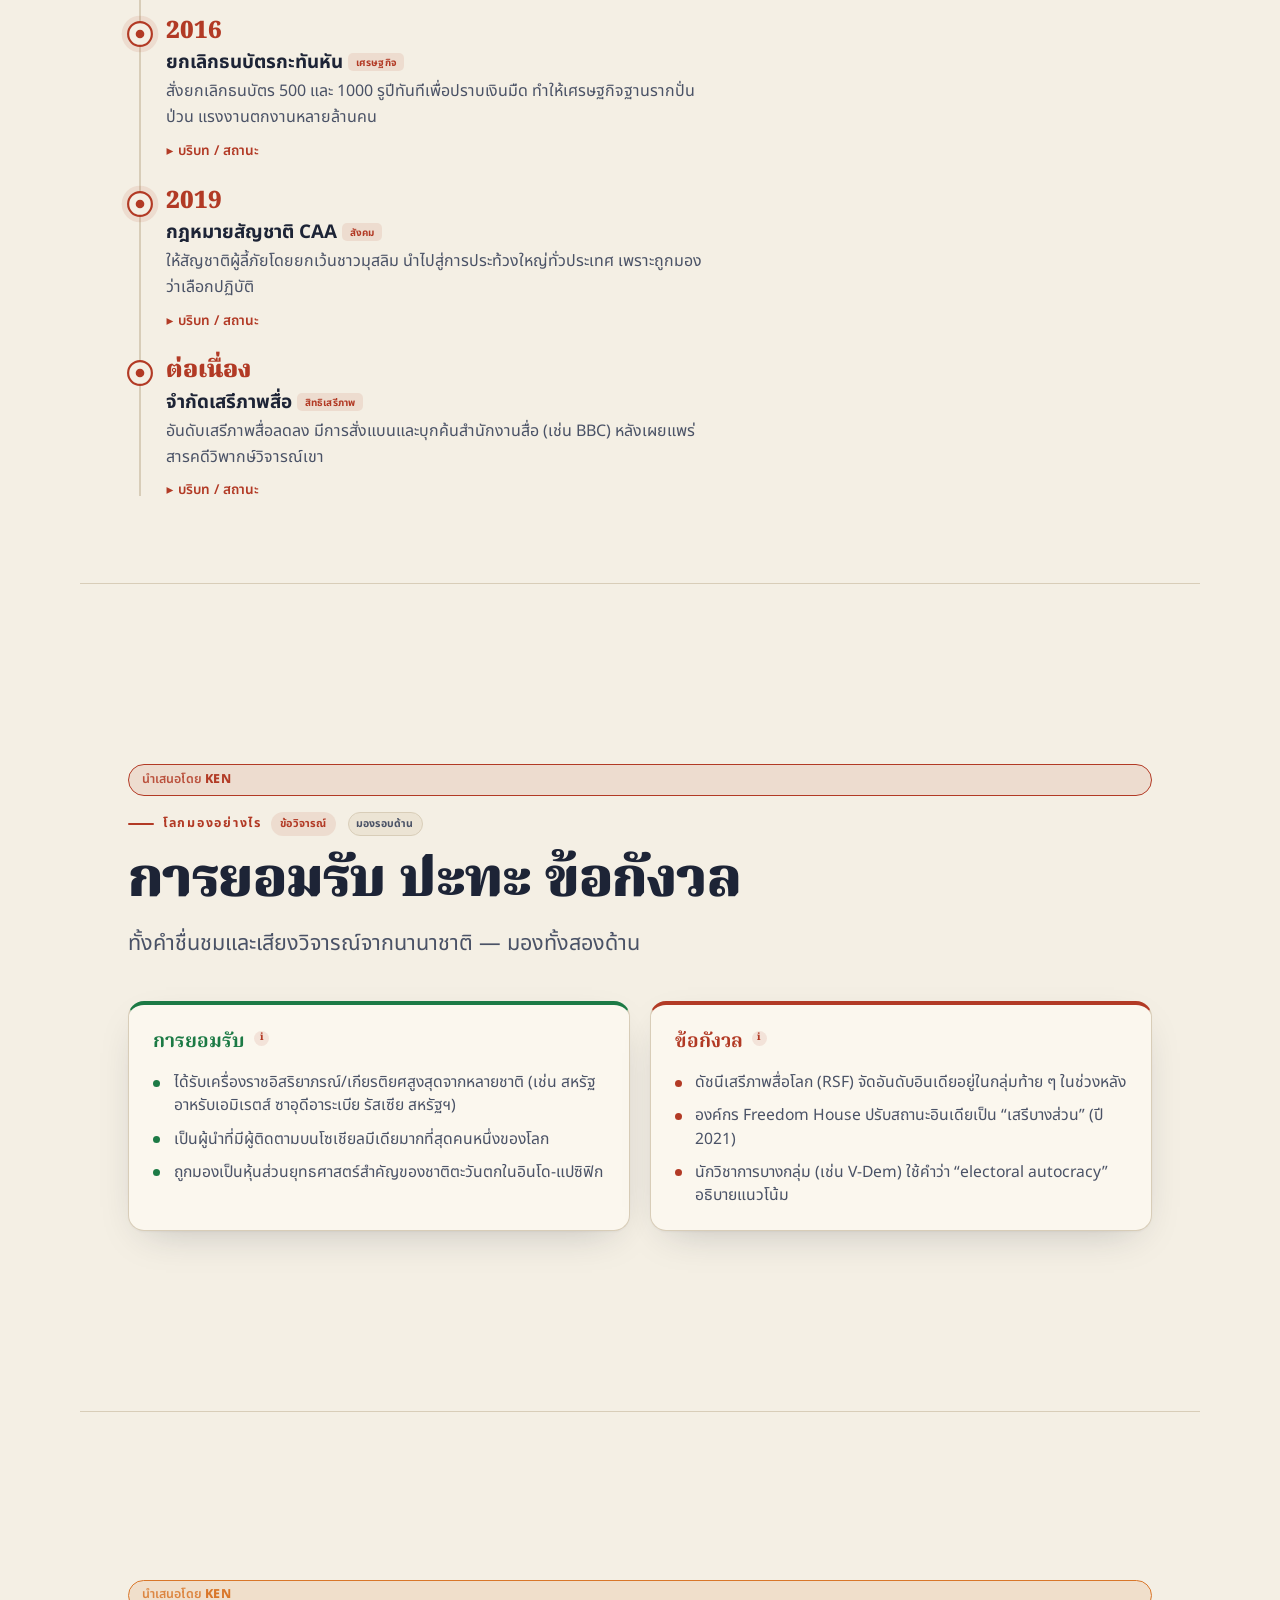
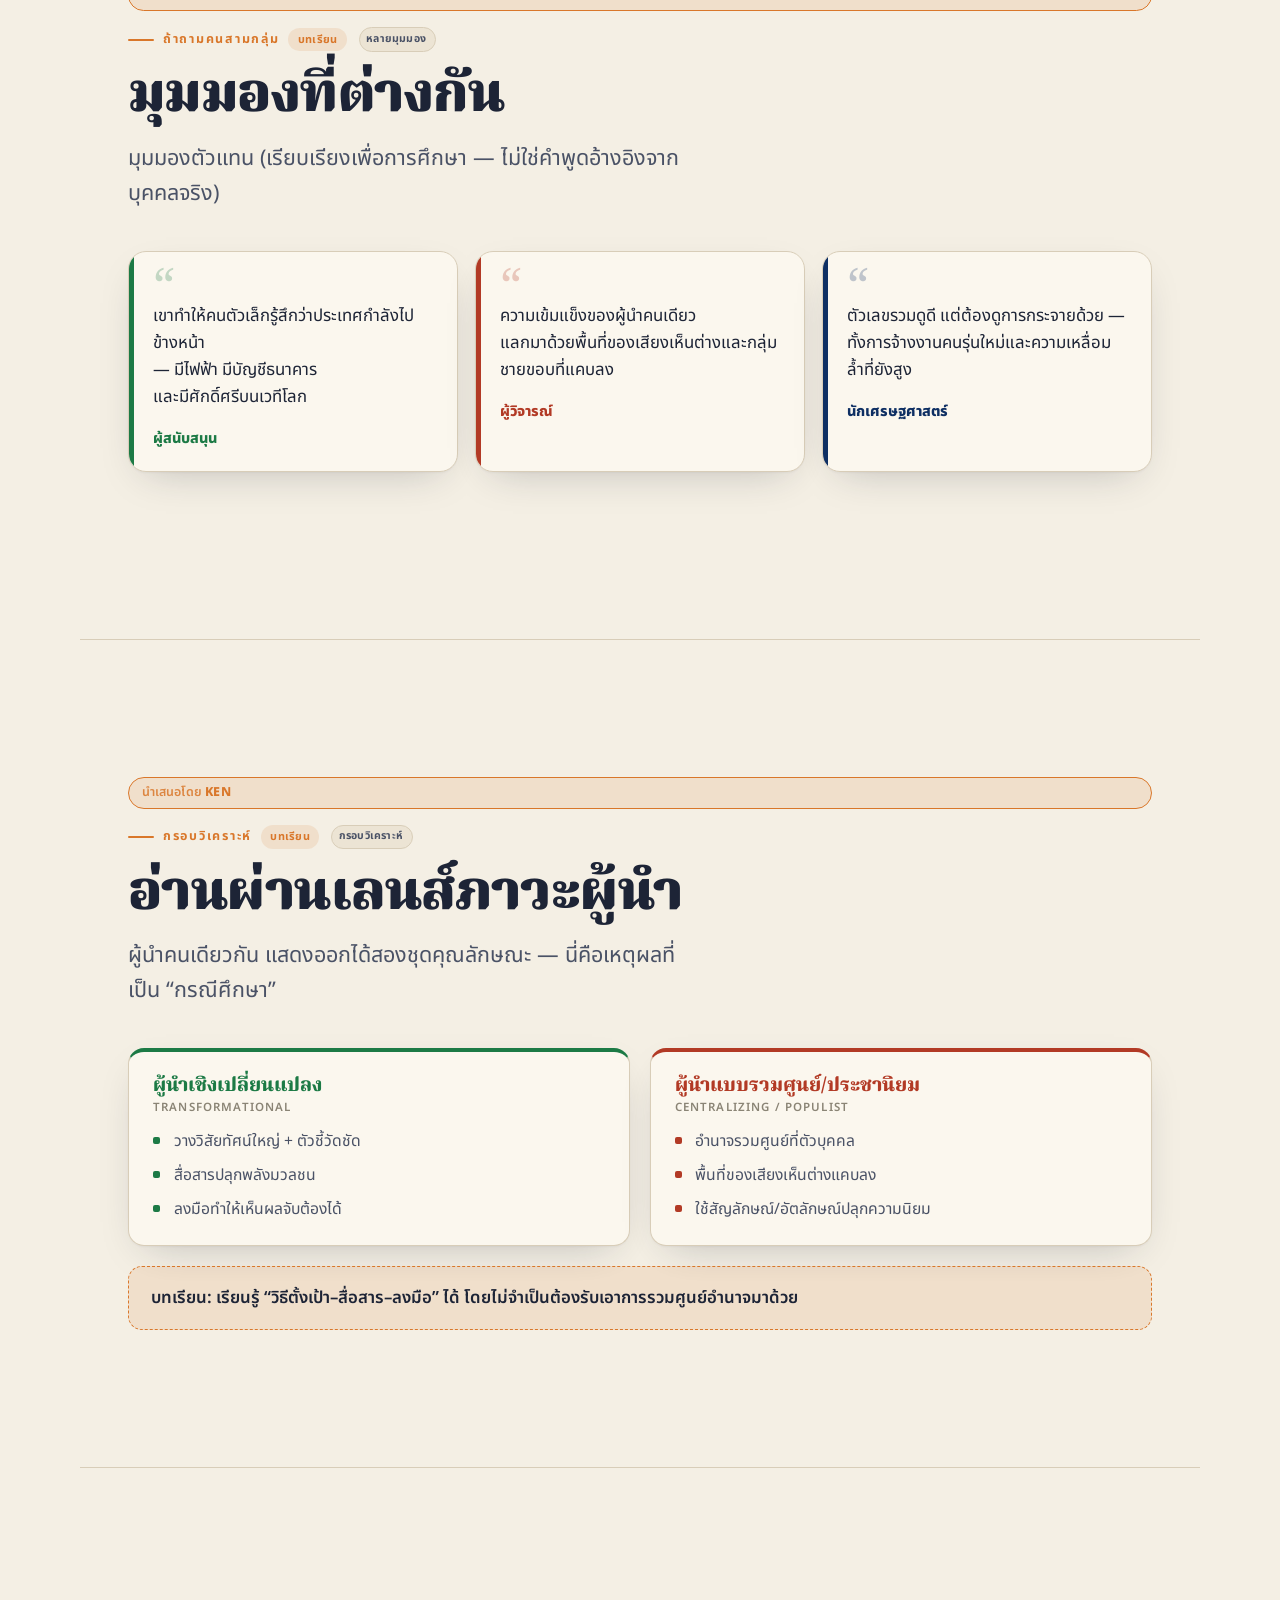
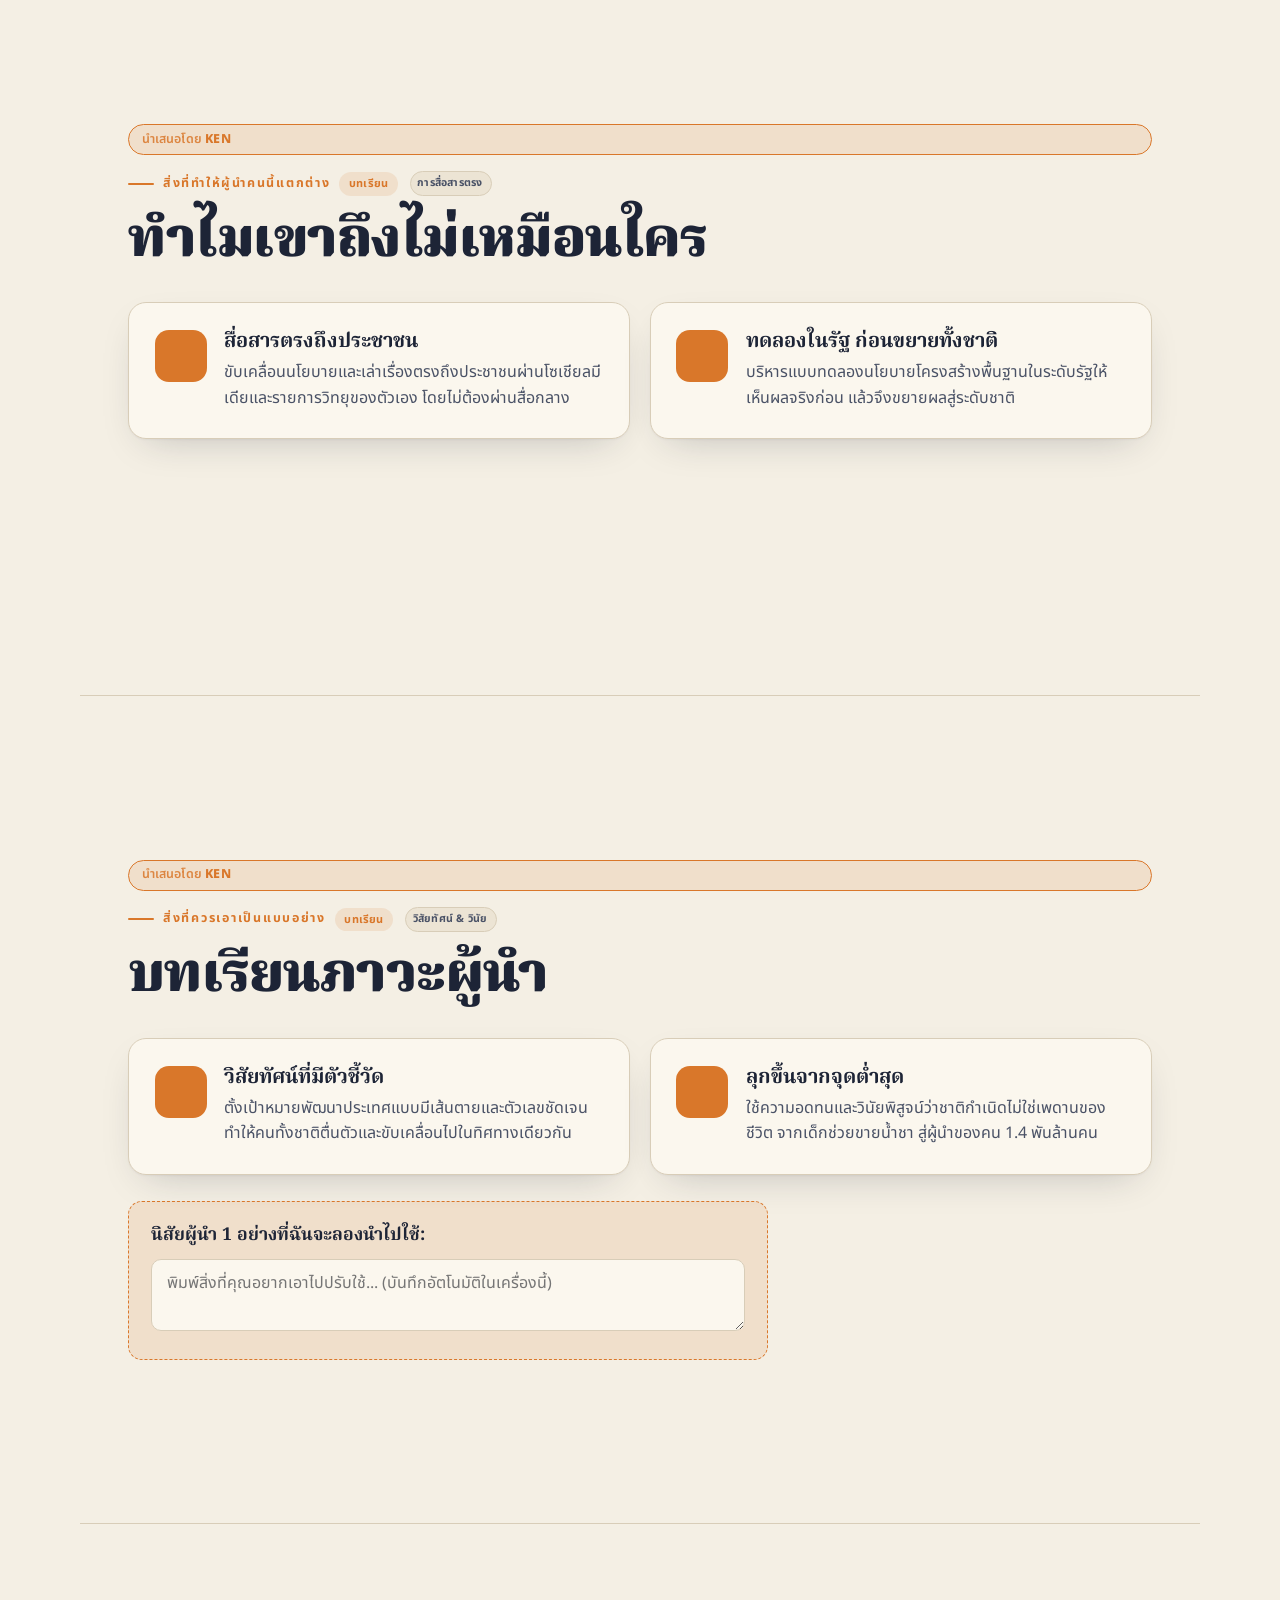
==== commit 526f41cb: "Add 20 enhancements: deep information content + motion graphics INFORMATION (deck 15 -> 24 slides): " ====
--- a/index.html
+++ b/index.html
@@ -962,17 +962,237 @@
 /* ---------- #6(ใหม่) ปุ่มอ่านออกเสียงตอนทำงาน ---------- */
 .btn#btn-tts[aria-pressed="true"] { background: var(--green); color: #fff; border-color: var(--green); }
 
+/* ============================================================================
+   ★★★ ชุดที่สาม: เนื้อหาเชิงลึก (INFORMATION)
+   ============================================================================ */
+
+/* ---------- #4 ป้าย ข้อเท็จจริง/การตีความ ---------- */
+.kind-tag { font-size: .6rem; font-weight: 800; letter-spacing: .02em; padding: .12rem .45rem; border-radius: 5px; vertical-align: middle; white-space: nowrap; }
+.kind-tag.fact { color: var(--green); background: rgba(28,122,69,.12); }
+.kind-tag.claim { color: var(--saffron); background: rgba(217,119,42,.14); }
+
+/* ---------- #10 ตราประทับ "ข้อมูล ณ" ---------- */
+.data-stamp { margin-top: 1rem; font-size: .76rem; color: var(--ink-faint); font-style: italic; }
+.data-stamp.inline { margin: 0; font-style: normal; padding: .22rem .6rem; border: 1px dashed var(--line); border-radius: 999px; }
+
+/* ---------- #8 ตัวกรองไทม์ไลน์ + แท็ก + บริบท ---------- */
+.tl-filter { display: flex; flex-wrap: wrap; gap: .45rem; margin: 0 0 1.2rem; }
+.tlf { font: inherit; font-size: .8rem; font-weight: 600; color: var(--ink-soft); background: var(--card); border: 1px solid var(--line); border-radius: 999px; padding: .35rem .85rem; cursor: pointer; transition: all .18s; }
+.tlf:hover { border-color: var(--accent); color: var(--accent); }
+.tlf.active { background: var(--accent); color: #fff; border-color: var(--accent); }
+.tl-tag { font-size: .62rem; font-weight: 700; letter-spacing: .02em; color: var(--accent); background: var(--accent-soft); border-radius: 5px; padding: .1rem .45rem; vertical-align: middle; }
+.tl-item.tl-hidden { display: none; }
+.tl-context { margin-top: .5rem; font-size: .9rem; }
+.tl-context summary { cursor: pointer; color: var(--accent); font-weight: 600; font-size: .85rem; list-style: none; display: inline-flex; align-items: center; gap: .3rem; }
+.tl-context summary::before { content: "▸"; transition: transform .2s; display: inline-block; }
+.tl-context[open] summary::before { transform: rotate(90deg); }
+.tl-context summary::-webkit-details-marker { display: none; }
+.tl-context > div { margin-top: .5rem; color: var(--ink-soft); background: var(--accent-soft); border-radius: 8px; padding: .6rem .8rem; line-height: 1.55; }
+
+/* ---------- #2 dashboard ก่อน/หลัง ---------- */
+.dash { display: flex; flex-direction: column; gap: .7rem; margin-top: .5rem; }
+.dash-row { display: grid; grid-template-columns: 1.1fr auto; gap: 1rem; align-items: center; background: var(--card); border: 1px solid var(--line); border-left: 4px solid var(--green); border-radius: 12px; padding: 1rem 1.3rem; box-shadow: var(--shadow); }
+.dash-label { font-weight: 700; font-size: 1rem; }
+.dash-vals { display: flex; align-items: center; gap: .7rem; font-family: var(--serif); }
+.dash-from { color: var(--ink-faint); font-weight: 700; font-size: 1.1rem; text-decoration: line-through; text-decoration-color: var(--line); }
+.dash-arrow { font-weight: 900; font-size: 1.2rem; }
+.dash-arrow.up { color: var(--green); }
+.dash-arrow.down { color: var(--clay); }
+.dash-to { color: var(--ink); font-weight: 900; font-size: 1.5rem; }
+.dash.is-visible .dash-row, .bigcard.is-visible .dash-row { } /* placeholder */
+@media (max-width: 560px) { .dash-row { grid-template-columns: 1fr; gap: .4rem; } }
+
+/* ---------- #3 comparison bars ---------- */
+.cmp { display: flex; flex-direction: column; gap: .8rem; margin-top: .5rem; }
+.cmp-row { display: grid; grid-template-columns: 110px 1fr auto; gap: .8rem; align-items: center; }
+.cmp-name { font-weight: 700; font-size: .95rem; text-align: right; }
+.cmp-track { height: 26px; background: var(--paper-2); border-radius: 999px; overflow: hidden; }
+.cmp-bar { height: 100%; width: 0; border-radius: 999px; background: linear-gradient(90deg, var(--accent), var(--saffron-br)); transition: width .9s var(--ease-out); transition-delay: var(--bd, 0ms); }
+.cmp-row.hot .cmp-name { color: var(--accent); }
+.cmp-row.hot .cmp-bar { background: linear-gradient(90deg, var(--green), var(--green-br)); }
+.cmp-val { font-family: var(--serif); font-weight: 900; font-size: 1.15rem; color: var(--ink); min-width: 56px; }
+.cmp.is-visible .cmp-bar { width: var(--w); }
+.cmp-unit { margin-top: 1rem; font-size: .8rem; color: var(--ink-faint); }
+@media (max-width: 520px) { .cmp-row { grid-template-columns: 80px 1fr auto; } .cmp-name { font-size: .82rem; } }
+
+/* ---------- #9 reception (สองคอลัมน์) ---------- */
+.recv { display: grid; grid-template-columns: 1fr 1fr; gap: 1.2rem; margin-top: .5rem; }
+.recv-col { background: var(--card); border: 1px solid var(--line); border-radius: 16px; padding: 1.4rem 1.5rem; box-shadow: var(--shadow); }
+.recv-col.praise { border-top: 4px solid var(--green); }
+.recv-col.concern { border-top: 4px solid var(--clay); }
+.recv-h { font-family: var(--serif); font-weight: 700; font-size: 1.2rem; margin-bottom: .8rem; }
+.recv-col.praise .recv-h { color: var(--green); }
+.recv-col.concern .recv-h { color: var(--clay); }
+.recv-col ul { list-style: none; display: flex; flex-direction: column; gap: .6rem; }
+.recv-col li { position: relative; padding-left: 1.3rem; color: var(--ink-soft); font-size: .98rem; line-height: 1.5; }
+.recv-col li::before { content: ""; position: absolute; left: 0; top: .55em; width: 7px; height: 7px; border-radius: 50%; }
+.recv-col.praise li::before { background: var(--green); }
+.recv-col.concern li::before { background: var(--clay); }
+@media (max-width: 720px) { .recv { grid-template-columns: 1fr; } }
+
+/* ---------- #6 voices ---------- */
+.voices { display: grid; grid-template-columns: repeat(auto-fit, minmax(220px, 1fr)); gap: 1.1rem; margin-top: .5rem; }
+.voice { position: relative; background: var(--card); border: 1px solid var(--line); border-radius: 18px; padding: 1.5rem 1.5rem 1.3rem; box-shadow: var(--shadow); overflow: hidden; }
+.voice::before { content: ""; position: absolute; left: 0; top: 0; bottom: 0; width: 5px; }
+.voice.pos::before { background: var(--green); }
+.voice.neg::before { background: var(--clay); }
+.voice.neutral::before { background: var(--navy); }
+.voice-q { font-family: var(--serif); font-size: 3rem; line-height: .6; color: var(--accent); opacity: .25; height: 1.4rem; }
+.voice-body { font-size: 1.05rem; line-height: 1.6; color: var(--ink); font-style: normal; margin: .3rem 0 1rem; }
+.voice-who { font-weight: 800; font-size: .9rem; color: var(--accent); }
+.voice.pos { --accent: var(--green); } .voice.neg { --accent: var(--clay); } .voice.neutral { --accent: var(--navy); }
+
+/* ---------- #7 leadership model ---------- */
+.model { display: grid; grid-template-columns: 1fr 1fr; gap: 1.2rem; margin-top: .5rem; }
+.model-col { background: var(--card); border: 1px solid var(--line); border-radius: 16px; padding: 1.4rem 1.5rem; box-shadow: var(--shadow); }
+.model-col.pos { border-top: 4px solid var(--green); }
+.model-col.neg { border-top: 4px solid var(--clay); }
+.model-h { font-family: var(--serif); font-weight: 800; font-size: 1.2rem; line-height: 1.2; margin-bottom: .9rem; }
+.model-col.pos .model-h { color: var(--green); }
+.model-col.neg .model-h { color: var(--clay); }
+.model-sub { display: block; font-family: var(--sans); font-size: .72rem; font-weight: 600; letter-spacing: .1em; text-transform: uppercase; color: var(--ink-faint); margin-top: .2rem; }
+.model-col ul { list-style: none; display: flex; flex-direction: column; gap: .55rem; }
+.model-col li { position: relative; padding-left: 1.3rem; color: var(--ink-soft); font-size: .98rem; }
+.model-col li::before { content: ""; position: absolute; left: 0; top: .5em; width: 7px; height: 7px; border-radius: 2px; }
+.model-col.pos li::before { background: var(--green); }
+.model-col.neg li::before { background: var(--clay); }
+.model-insight { display: flex; gap: .7rem; align-items: center; margin-top: 1.3rem; background: var(--accent-soft); border: 1.5px dashed var(--accent); border-radius: 14px; padding: 1.1rem 1.4rem; font-size: 1.05rem; font-weight: 600; }
+.model-insight svg { width: 26px; height: 26px; color: var(--accent); flex: 0 0 auto; }
+@media (max-width: 720px) { .model { grid-template-columns: 1fr; } }
+
+/* ============================================================================
+   ★★★ ชุดที่สี่: MOTION GRAPHIC DESIGN
+   ============================================================================ */
+
+/* ---------- #15 ตัวคั่นบท (chapter divider) ---------- */
+.slide:has(.divider-stage) { justify-content: center; }
+.divider-stage {
+  position: relative; overflow: hidden; border-radius: 26px;
+  padding: clamp(2rem, 6vw, 4.5rem); min-height: min(58vh, 440px);
+  display: flex; align-items: center;
+  background: linear-gradient(135deg, var(--accent-soft), transparent 70%), var(--card);
+  border: 1px solid var(--line); box-shadow: var(--shadow-lg);
+}
+.divider-num {
+  position: absolute; right: .1em; bottom: -.22em; font-family: var(--serif); font-weight: 900;
+  font-size: clamp(9rem, 32vw, 22rem); line-height: 1; color: var(--accent); opacity: .08; pointer-events: none;
+}
+.divider-sweep { position: absolute; inset: 0; background: linear-gradient(115deg, transparent 30%, var(--accent-soft) 50%, transparent 70%); transform: translateX(-120%); }
+.divider-stage.is-visible .divider-sweep { animation: dividerSweep 1.4s var(--ease-out) .1s; }
+@keyframes dividerSweep { to { transform: translateX(120%); } }
+.divider-chakra { position: absolute; right: -4%; top: 50%; width: min(40vw, 360px); aspect-ratio: 1; transform: translateY(-50%) rotate(-90deg) scale(.7); opacity: 0; color: var(--accent); pointer-events: none; }
+.divider-stage.is-visible .divider-chakra { animation: dividerChakra 1.3s var(--ease-out) .15s forwards; }
+@keyframes dividerChakra { to { opacity: .12; transform: translateY(-50%) rotate(0) scale(1); } }
+.divider-main { position: relative; z-index: 2; }
+.divider-title { font-size: clamp(2.4rem, 7vw, 5rem) !important; margin: .2rem 0 1rem; }
+.divider-lead { max-width: 40ch; font-size: clamp(1.05rem, 2.2vw, 1.4rem); }
+.divider-by {
+  display: inline-flex; align-items: center; gap: .5rem; margin-top: .4rem;
+  font-size: 1rem; color: var(--accent); background: var(--accent-soft);
+  border: 1px solid var(--accent); border-radius: 999px; padding: .45rem 1rem;
+}
+.divider-by svg { width: 17px; height: 17px; }
+.divider-by b { font-weight: 800; font-size: 1.15rem; letter-spacing: .03em; }
+
+/* ---------- #19 hero living background (gradient mesh + chakra particles / blob morph #16) ---------- */
+.hero-aura { position: absolute; inset: 0; z-index: -2; overflow: hidden; pointer-events: none; }
+.hero-aura span {
+  position: absolute; border-radius: 42% 58% 60% 40% / 50% 45% 55% 50%;
+  filter: blur(36px); opacity: .5; mix-blend-mode: multiply;
+}
+.hero-aura span:nth-child(1) { width: 46vw; height: 46vw; left: 52%; top: -8%; background: radial-gradient(circle, rgba(217,119,42,.5), transparent 70%); animation: blob 18s ease-in-out infinite, drift1 24s ease-in-out infinite; }
+.hero-aura span:nth-child(2) { width: 38vw; height: 38vw; left: 60%; top: 30%; background: radial-gradient(circle, rgba(28,122,69,.4), transparent 70%); animation: blob 22s ease-in-out infinite reverse, drift2 28s ease-in-out infinite; }
+.hero-aura span:nth-child(3) { width: 30vw; height: 30vw; left: 40%; top: 50%; background: radial-gradient(circle, rgba(14,47,99,.3), transparent 70%); animation: blob 26s ease-in-out infinite, drift1 32s ease-in-out infinite reverse; }
+@keyframes blob {
+  0%,100% { border-radius: 42% 58% 60% 40% / 50% 45% 55% 50%; }
+  33% { border-radius: 60% 40% 45% 55% / 40% 60% 40% 60%; }
+  66% { border-radius: 40% 60% 55% 45% / 55% 40% 60% 45%; }
+}
+@keyframes drift1 { 0%,100% { transform: translate(0,0); } 50% { transform: translate(-4%, 5%); } }
+@keyframes drift2 { 0%,100% { transform: translate(0,0); } 50% { transform: translate(5%, -4%); } }
+html[data-theme="dark"] .hero-aura span { mix-blend-mode: screen; opacity: .35; }
+
+/* ---------- #20 scroll-reactive brand chakra ---------- */
+.brand .chakra-mini { transition: transform .2s linear; }
+
+/* ---------- #13 odometer (เลขม้วน) ---------- */
+.odo { display: inline-flex; align-items: flex-start; }
+.odo-digit { display: inline-block; height: 1em; overflow: hidden; vertical-align: top; }
+.odo-reel { display: flex; flex-direction: column; transform: translateY(0); transition: transform 1.1s cubic-bezier(.16,1,.3,1); transition-delay: var(--dl, 0ms); will-change: transform; }
+.odo-n { height: 1em; line-height: 1; display: block; text-align: center; }
+.odo-fix { display: inline-block; }
+
+/* ---------- #18 kinetic typography ---------- */
+.kw { display: inline-block; opacity: 0; transform: translateY(.5em) scale(.92); transition: opacity .5s var(--ease-out), transform .5s var(--ease-out); transition-delay: var(--ki, 0ms); }
+[data-reveal].is-visible [data-kinetic] .kw, .voice.is-visible .kw { opacity: 1; transform: none; }
+
+/* ---------- #17 line-draw icons ---------- */
+.bico svg path, .sico svg path, .pico svg path { stroke-dasharray: 150; stroke-dashoffset: 150; }
+.bigcard.is-visible .bico svg path { animation: drawIcon 1s var(--ease) .2s forwards; }
+.split-card.is-visible .sico svg path { animation: drawIcon 1s var(--ease) .2s forwards; }
+.pcard.is-visible .pico svg path { animation: drawIcon 1s var(--ease) .2s forwards; }
+@keyframes drawIcon { to { stroke-dashoffset: 0; } }
+
+/* ---------- #14 journey route on India map ---------- */
+.in-route { fill: none; stroke: var(--saffron); stroke-width: 1.6; stroke-dasharray: 4 3; stroke-dashoffset: 90; opacity: 0; }
+.scaleviz.is-visible .in-route { animation: routeDraw 2.2s var(--ease) .5s forwards; }
+@keyframes routeDraw { from { stroke-dashoffset: 90; opacity: .9; } to { stroke-dashoffset: 0; opacity: .9; } }
+.in-route-dot { fill: var(--saffron); opacity: 0; }
+.scaleviz.is-visible .in-route-dot { opacity: 1; }
+body.motion-off .in-route-dot { display: none; }
+.in-delhi { fill: var(--accent); opacity: 0; }
+.scaleviz.is-visible .in-delhi { animation: mcDot .4s ease 2.4s forwards; }
+
+/* ---------- #12 Chandrayaan landing scene ---------- */
+.chandra { position: absolute; right: 8px; top: 8px; width: 92px; height: 62px; opacity: .9; pointer-events: none; }
+.chandra svg { width: 100%; height: 100%; overflow: visible; }
+.ch-moon { fill: var(--accent-soft); stroke: var(--accent); stroke-width: 1; }
+.ch-crater { fill: var(--accent); opacity: .25; }
+.ch-arc { fill: none; stroke: var(--accent); stroke-width: 1; stroke-dasharray: 2 3; opacity: 0; }
+.ch-craft { fill: var(--accent); opacity: 0; }
+.ch-flame { fill: var(--saffron-br); }
+.ch-dust { fill: var(--accent); }
+.bigcard.has-chandra.is-visible .ch-arc { animation: chArc .5s ease .15s forwards; }
+.bigcard.has-chandra.is-visible .ch-craft { animation: chShow .2s ease .2s forwards; }
+@keyframes chArc { to { opacity: .4; } }
+@keyframes chShow { to { opacity: 1; } }
+
+/* ---------- #11 scrollytelling dashboard focus ---------- */
+.dash-row { transition: border-color .3s, box-shadow .3s, transform .3s; }
+.dash-row.focus { border-left-color: var(--accent); box-shadow: var(--shadow-lg); transform: translateX(4px); }
+
+/* ---------- reduced-motion / motion-off guards (ชุด motion) ---------- */
+body.motion-off .hero-aura span,
+body.motion-off .divider-sweep, body.motion-off .divider-chakra { animation: none !important; }
+body.motion-off .divider-chakra { opacity: .1; transform: translateY(-50%); }
+body.motion-off .bico svg path, body.motion-off .sico svg path, body.motion-off .pico svg path { stroke-dashoffset: 0 !important; animation: none !important; }
+body.motion-off .in-route { stroke-dashoffset: 0 !important; opacity: .9 !important; animation: none !important; }
+body.motion-off .in-delhi, body.motion-off .ch-arc, body.motion-off .ch-craft { opacity: .9 !important; animation: none !important; }
+body.motion-off .kw { opacity: 1 !important; transform: none !important; transition: none !important; }
+body.motion-off .odo-reel { transition: none !important; }
+body.motion-off .chandra .ch-craft { opacity: 0 !important; } /* ซ่อนยานถ้าปิด motion (กันค้างกลางจอ) */
+@media (prefers-reduced-motion: reduce) {
+  .hero-aura span, .divider-sweep, .divider-chakra { animation: none !important; }
+  .bico svg path, .sico svg path, .pico svg path, .in-route { stroke-dashoffset: 0 !important; animation: none !important; }
+  .kw { opacity: 1 !important; transform: none !important; }
+  .odo-reel { transition: none !important; }
+  .chandra, .in-route-dot { display: none; }
+}
+
 /* ---------- #10 การพิมพ์ / Export PDF — แฮนด์เอาต์ 1 สไลด์ต่อหน้า ---------- */
 @media print {
   @page { margin: 1.4cm; }
   .toolbar, .slide-nav, .notes-panel, .notes-backdrop, .progress, .help-overlay, .ghost-chakra,
-  .loader, .cat-wash, .tip, .sync-badge, .pv, .takehome-btn { display: none !important; }
-  .src-row { break-inside: avoid; }
-  /* เผยกราฟ/แผนที่/คน ให้เต็มเมื่อพิมพ์ */
-  .mc-line { stroke-dashoffset: 0 !important; }
-  .mc-area, .mc-dot, .ppl, .in-nation, .in-guj { opacity: 1 !important; }
+  .loader, .cat-wash, .tip, .sync-badge, .pv, .takehome-btn,
+  .hero-aura, .chandra, .divider-sweep, .divider-chakra, .in-route-dot { display: none !important; }
+  .src-row, .dash-row, .voice, .model-col, .recv-col { break-inside: avoid; }
+  /* เผยกราฟ/แผนที่/คน/ไอคอน/เลข ให้เต็มเมื่อพิมพ์ */
+  .mc-line, .in-route { stroke-dashoffset: 0 !important; }
+  .bico svg path, .sico svg path, .pico svg path { stroke-dashoffset: 0 !important; }
+  .mc-area, .mc-dot, .ppl, .in-nation, .in-guj, .in-delhi, .kw { opacity: 1 !important; }
+  .kw { transform: none !important; }
   .in-ping { display: none !important; }
-  .scaleviz, .poll, .quiz-score, .agenda-item, .dragscale, .reflection { break-inside: avoid; }
+  .scaleviz, .poll, .quiz-score, .agenda-item, .dragscale, .reflection, .divider-stage, .cmp, .dash { break-inside: avoid; }
   html, body { background: #fff !important; height: auto !important; overflow: visible !important; }
   body::before { display: none !important; }
   .deck { display: block !important; height: auto !important; }
@@ -1112,18 +1332,30 @@
     agenda:        'M',
     intro:         'M',
     personal:      'M',
+    'sec-achieve': 'NON',
     numbers:       'NON',
     rise:          'NON',
     policies:      'NON',
+    dashboard:     'NON',
+    comparison:    'NON',
+    foreign:       'NON',
+    'sec-critique':'KEN',
     controversies: 'KEN',
+    reception:     'KEN',
+    voices:        'KEN',
+    model:         'KEN',
     different:     'KEN',
     lessons:       'KEN',
+    'sec-wrap':    'PONG',
     poll:          'PONG',
     balance:       'PONG',
     summary:       'PONG',
     sources:       'PONG',
     closing:       'PONG',
   },
+
+  /* ---- ข้อมูล ณ วันที่ (ความโปร่งใส) ---- */
+  dataAsOf: 'ข้อมูล ณ ~กลางปี ค.ศ. 2024 (ค่าประมาณ)',
 
   /* ---- #17 "เลนส์ภาวะผู้นำ" ต่อสไลด์ (แท็กบอกว่าสไลด์นี้สอนเรื่องอะไร) ---- */
   lenses: {
@@ -1133,7 +1365,13 @@
     numbers:       'การมองภาพใหญ่',
     rise:          'สะสมผลงานทีละขั้น',
     policies:      'ลงมือทำให้เห็นผล',
+    dashboard:     'หลักฐานเชิงประจักษ์',
+    comparison:    'มองเชิงเปรียบเทียบ',
+    foreign:       'ภาพลักษณ์ระดับโลก',
     controversies: 'การใช้อำนาจ',
+    reception:     'มองรอบด้าน',
+    voices:        'หลายมุมมอง',
+    model:         'กรอบวิเคราะห์',
     different:     'การสื่อสารตรง',
     lessons:       'วิสัยทัศน์ & วินัย',
     poll:          'การมีส่วนร่วม',
@@ -1153,6 +1391,9 @@
     'GDP': 'มูลค่าผลิตภัณฑ์มวลรวมในประเทศ — ตัววัดขนาดเศรษฐกิจของทั้งประเทศ',
     'Jan Dhan': 'Jan Dhan Yojana — โครงการเปิดบัญชีธนาคารให้ประชาชนผู้มีรายได้น้อยหลายร้อยล้านบัญชี',
     'รัฐกุจราต': 'รัฐทางตะวันตกของอินเดียที่โมดีเป็นมุขมนตรี (ผู้ว่าการรัฐ) ระหว่างปี 2001–2014 ก่อนขึ้นเป็นนายกฯ',
+    'G20': 'กลุ่ม 20 ประเทศเศรษฐกิจขนาดใหญ่ของโลก เวทีความร่วมมือทางเศรษฐกิจระดับผู้นำ',
+    'Quad': 'กลุ่มความร่วมมือ 4 ชาติ (สหรัฐฯ ญี่ปุ่น ออสเตรเลีย อินเดีย) ด้านความมั่นคงอินโด-แปซิฟิก',
+    'MPI': 'ดัชนีความยากจนหลายมิติ — วัดความขาดแคลนหลายด้าน (สุขภาพ การศึกษา มาตรฐานชีวิต) ไม่ใช่แค่รายได้',
   },
 
   /* ---- #11 โพลความเห็นผู้ฟัง (เก็บผลใน localStorage) ---- */
@@ -1234,6 +1475,18 @@
         { icon: 'ring',   k: 'สถานะ',       v: 'แยกกันอยู่', sub: 'ไม่มีบุตร' },
       ],
       note: 'จุดที่ทรงพลังในการเล่าเรื่อง: เด็กที่ช่วยพ่อขายน้ำชาที่สถานีรถไฟ ใช้ภูมิหลังนี้สร้างภาพ "ผู้นำของคนธรรมดา" ได้อย่างมีประสิทธิภาพ',
+    },
+
+    /* ===== ตัวคั่นบท → NON (#15 chapter divider) ===== */
+    {
+      id: 'sec-achieve',
+      cat: 'positive',
+      type: 'divider',
+      kicker: 'เปลี่ยนผู้นำเสนอ',
+      title: 'ผลงานและการเติบโต',
+      lead: 'จากสเกลของประเทศ สู่ UPI ดวงจันทร์ และตัวเลขที่เปลี่ยนไปจริง',
+      num: '02',
+      note: 'จุดส่งไม้ต่อให้ NON เริ่มช่วงผลงาน ใช้สไลด์นี้เป็นจังหวะหายใจและเปลี่ยนโทน',
     },
 
     /* 3.5 ภาพรวมเชิงตัวเลข (by the numbers) ---------------------------------- */
@@ -1262,12 +1515,13 @@
       title: 'จากรัฐกุจราตสู่ทำเนียบนายกฯ',
       lead: 'พิสูจน์ผลงานในระดับรัฐก่อน แล้วจึงขยับสู่ระดับชาติ — และครองอำนาจต่อเนื่องหลายสมัย',
       timeline: [
-        { year: '1950', head: 'ถือกำเนิด', body: 'เกิดในเมืองวาทนคร รัฐกุจราต ในครอบครัวชนชั้นล่าง' },
-        { year: '2001', head: 'มุขมนตรีรัฐกุจราต', body: 'ก้าวขึ้นเป็นผู้ว่าการรัฐ เริ่มต้นการบริหารแบบเน้นผลงานโครงสร้างพื้นฐาน', accent: true },
-        { year: '2014', head: 'นายกรัฐมนตรี สมัยที่ 1', body: 'นำพรรค BJP ชนะเลือกตั้งอย่างถล่มทลาย เป็นนายกฯ คนที่ 14', accent: true },
-        { year: '2019', head: 'นายกรัฐมนตรี สมัยที่ 2', body: 'ชนะเลือกตั้งอีกครั้งด้วยเสียงข้างมากที่แข็งแกร่งขึ้น' },
-        { year: '2024', head: 'นายกรัฐมนตรี สมัยที่ 3', body: 'ครองตำแหน่งต่อเนื่องเป็นสมัยที่สาม — ปัจจุบัน', accent: true },
+        { year: '1950', head: 'ถือกำเนิด', body: 'เกิดในเมืองวาทนคร รัฐกุจราต ในครอบครัวชนชั้นล่าง', theme: 'social' },
+        { year: '2001', head: 'มุขมนตรีรัฐกุจราต', body: 'ก้าวขึ้นเป็นผู้ว่าการรัฐ เริ่มต้นการบริหารแบบเน้นผลงานโครงสร้างพื้นฐาน', accent: true, theme: 'politics' },
+        { year: '2014', head: 'นายกรัฐมนตรี สมัยที่ 1', body: 'นำพรรค BJP ชนะเลือกตั้งอย่างถล่มทลาย เป็นนายกฯ คนที่ 14', accent: true, theme: 'politics' },
+        { year: '2019', head: 'นายกรัฐมนตรี สมัยที่ 2', body: 'ชนะเลือกตั้งอีกครั้งด้วยเสียงข้างมากที่แข็งแกร่งขึ้น', theme: 'politics' },
+        { year: '2024', head: 'นายกรัฐมนตรี สมัยที่ 3', body: 'ครองตำแหน่งต่อเนื่องเป็นสมัยที่สาม — ปัจจุบัน', accent: true, theme: 'politics' },
       ],
+      themes: { politics: 'การเมือง', social: 'สังคม' },
       note: 'ชี้ให้เห็น pattern สำคัญ: 13 ปีในรัฐกุจราต (2001–2014) คือ "ห้องทดลอง" ก่อนสเกลขึ้นระดับประเทศ นี่คือแก่นของสไตล์ผู้นำเขา',
     },
 
@@ -1321,6 +1575,90 @@
       note: 'จุดขายระดับโลก: UPI กลายเป็นต้นแบบระบบชำระเงินที่หลายประเทศมาดูงาน และ Chandrayaan-3 (สิงหาคม 2023) คือชัยชนะเชิงสัญลักษณ์ที่ทรงพลังมาก',
     },
 
+    /* 5.3 ก่อน/หลัง อินเดีย (#2 dashboard) ----------------------------------- */
+    {
+      id: 'dashboard',
+      cat: 'positive',
+      kicker: 'หลักฐานเชิงตัวเลข',
+      type: 'dashboard',
+      title: 'อินเดีย 2014 → ปัจจุบัน',
+      lead: 'เทียบช่วงเริ่มดำรงตำแหน่งกับล่าสุด — เปลี่ยนไปแค่ไหน',
+      metrics: [
+        { label: 'อันดับเศรษฐกิจโลก (GDP)', from: 'อันดับ 10', to: 'อันดับ 5', dir: 'up', kind: 'fact', src: 'IMF — ขนาด GDP ปี 2014 เทียบ ~2024' },
+        { label: 'ผู้ใหญ่ที่มีบัญชีธนาคาร', from: '~53%', to: '~78%', dir: 'up', kind: 'fact', src: 'World Bank Global Findex (2014 → 2021)' },
+        { label: 'ครัวเรือนที่มีไฟฟ้าใช้', from: '~70%', to: '~97%+', dir: 'up', kind: 'fact', src: 'รายงานรัฐบาลอินเดีย (Saubhagya) — โดยประมาณ' },
+        { label: 'ผู้ใช้อินเทอร์เน็ต', from: '~250 ล้าน', to: '~900 ล้าน+', dir: 'up', kind: 'fact', src: 'ประมาณการอุตสาหกรรมโทรคมนาคม ~2014 → ~2024' },
+        { label: 'ความยากจนหลายมิติ (MPI)', from: 'สูงกว่า', to: 'ลดลงมาก', dir: 'down', kind: 'claim', src: 'NITI Aayog / UNDP — ราว 135 ล้านคนพ้นความยากจน 2015–2021 (โดยประมาณ)' },
+      ],
+      note: 'ใช้สไลด์นี้ตอบคำถาม "ผลงานวัดได้จริงไหม" ย้ำว่าตัวเลขเป็นค่าประมาณจากแหล่งสาธารณะ และบางตัว (เช่น ความยากจน) เป็นการตีความเชิงนโยบาย',
+    },
+
+    /* 5.4 เทียบกับโลก (#3 comparison) --------------------------------------- */
+    {
+      id: 'comparison',
+      cat: 'positive',
+      kicker: 'มองเชิงเปรียบเทียบ',
+      type: 'comparison',
+      title: 'โตเร็วแค่ไหน เมื่อเทียบกับคนอื่น',
+      lead: 'อัตราการเติบโต GDP ต่อปีโดยประมาณช่วงหลัง (ภาพประกอบเปรียบเทียบ)',
+      unit: '% ต่อปี',
+      bars: [
+        { label: 'อินเดีย', value: 7.0, hot: true },
+        { label: 'จีน', value: 5.0 },
+        { label: 'โลก (เฉลี่ย)', value: 3.0 },
+        { label: 'สหรัฐฯ', value: 2.5 },
+      ],
+      src: 'IMF / World Bank — ค่าประมาณช่วงหลัง (ภาพประกอบเปรียบเทียบ)',
+      illustrative: true,
+      note: 'สาระสำคัญไม่ใช่ตัวเลขเป๊ะ ๆ แต่คือ "อินเดียอยู่ในกลุ่มเศรษฐกิจใหญ่ที่โตเร็วที่สุด" ย้ำว่าเป็นภาพประกอบเปรียบเทียบ',
+    },
+
+    /* 5.5 บทบาทเวทีโลก (#1 foreign policy) ---------------------------------- */
+    {
+      id: 'foreign',
+      cat: 'positive',
+      kicker: 'บทบาทบนเวทีโลก',
+      type: 'cards',
+      title: 'อินเดียบนเวทีระหว่างประเทศ',
+      lead: 'ขยับจากผู้สังเกตการณ์ สู่ผู้เล่นที่ถูกจับตา',
+      cards: [
+        {
+          icon: 'globe',
+          tag: 'การทูตพหุภาคี',
+          head: 'เป็นเจ้าภาพ G20 (2023)',
+          body: 'จัดประชุมสุดยอด G20 ที่กรุงนิวเดลี และผลักดันให้สหภาพแอฟริกาเข้าเป็นสมาชิกถาวรของกลุ่ม',
+          stat: { value: 2023, plain: true, label: 'ปีที่อินเดียเป็นประธาน G20', src: 'รัฐบาลอินเดีย / G20 — กันยายน ค.ศ. 2023' },
+        },
+        {
+          icon: 'handshake',
+          tag: 'พันธมิตร',
+          head: 'Quad & หุ้นส่วนยุทธศาสตร์',
+          body: 'ร่วมกลุ่ม Quad (สหรัฐฯ–ญี่ปุ่น–ออสเตรเลีย–อินเดีย) พร้อมรักษาสมดุลความสัมพันธ์กับรัสเซียอย่างระมัดระวัง',
+          stat: { value: 4, plain: true, label: 'ชาติสมาชิกกลุ่ม Quad', src: 'Quad — ความร่วมมืออินโด-แปซิฟิก' },
+        },
+        {
+          icon: 'broadcast',
+          tag: 'ภาพลักษณ์',
+          head: '“เสียงของกลุ่มประเทศใต้”',
+          body: 'วางตำแหน่งอินเดียเป็นปากเสียงของประเทศกำลังพัฒนา ผ่านเวที Voice of the Global South',
+          counter: 'ผู้วิจารณ์มองว่าบทบาทระดับโลกบางส่วน เป็นการสร้างภาพลักษณ์เพื่อการเมืองในประเทศมากกว่าผลลัพธ์จริง',
+        },
+      ],
+      note: 'จุดที่มักถูกมองข้าม: นโยบายต่างประเทศคือเครื่องมือสร้างภาพ "ผู้นำระดับโลก" กลับเข้ามาเสริมความนิยมในประเทศ',
+    },
+
+    /* ===== ตัวคั่นบท → KEN ===== */
+    {
+      id: 'sec-critique',
+      cat: 'warning',
+      type: 'divider',
+      kicker: 'เปลี่ยนผู้นำเสนอ',
+      title: 'อีกด้าน และบทเรียน',
+      lead: 'ข้อวิจารณ์ที่หนักหน่วง การยอมรับและคำถามจากนานาชาติ และมุมมองหลายด้าน',
+      num: '03',
+      note: 'ส่งไม้ต่อให้ KEN เปลี่ยนโทนเข้าสู่ด้านวิพากษ์ ย้ำการนำเสนออย่างเป็นกลาง',
+    },
+
     /* 6. ข้อผิดพลาด / ผลกระทบเชิงลบ (ไทม์ไลน์ย่อย) -------------------------- */
     {
       id: 'controversies',
@@ -1330,13 +1668,71 @@
       title: 'อีกด้านที่ต้องมอง',
       lead: 'ภาวะผู้นำที่ทรงพลังมาพร้อมข้อวิจารณ์ที่หนักหน่วงและคำถามเรื่องสิทธิเสรีภาพ',
       timeline: [
-        { year: '2002', head: 'จลาจลรัฐกุจราต', body: 'จลาจลฮินดู–มุสลิมรุนแรง เสียชีวิตนับพันคน โมดีถูกวิจารณ์ว่าล้มเหลวและปล่อยปละละเลยในฐานะมุขมนตรีขณะนั้น', warn: true },
-        { year: '2005', head: 'สหรัฐฯ ปฏิเสธวีซ่า', body: 'ถูกรัฐบาลสหรัฐฯ ปฏิเสธวีซ่าเข้าประเทศยาวนานหลายปี สืบเนื่องจากเหตุการณ์ปี 2002' },
-        { year: '2016', head: 'ยกเลิกธนบัตรกะทันหัน', body: 'สั่งยกเลิกธนบัตร 500 และ 1000 รูปีทันทีเพื่อปราบเงินมืด ทำให้เศรษฐกิจฐานรากปั่นป่วน แรงงานตกงานหลายล้านคน', warn: true },
-        { year: '2019', head: 'กฎหมายสัญชาติ CAA', body: 'ให้สัญชาติผู้ลี้ภัยโดยยกเว้นชาวมุสลิม นำไปสู่การประท้วงใหญ่ทั่วประเทศ เพราะถูกมองว่าเลือกปฏิบัติ', warn: true },
-        { year: 'ต่อเนื่อง', head: 'จำกัดเสรีภาพสื่อ', body: 'อันดับเสรีภาพสื่อลดลง มีการสั่งแบนและบุกค้นสำนักงานสื่อ (เช่น BBC) หลังเผยแพร่สารคดีวิพากษ์วิจารณ์เขา' },
+        { year: '2002', head: 'จลาจลรัฐกุจราต', body: 'จลาจลฮินดู–มุสลิมรุนแรง เสียชีวิตนับพันคน โมดีถูกวิจารณ์ว่าล้มเหลวและปล่อยปละละเลยในฐานะมุขมนตรีขณะนั้น', warn: true, theme: 'social', context: 'สถานะ: ต่อมาคณะสอบสวนพิเศษ (SIT) ที่ศาลสูงสุดตั้งขึ้น ระบุว่าไม่พบหลักฐานเอาผิดโมดีโดยตรง — แต่ยังเป็นประเด็นถกเถียงด้านความรับผิดชอบทางการเมือง' },
+        { year: '2005', head: 'สหรัฐฯ ปฏิเสธวีซ่า', body: 'ถูกรัฐบาลสหรัฐฯ ปฏิเสธวีซ่าเข้าประเทศยาวนานหลายปี สืบเนื่องจากเหตุการณ์ปี 2002', theme: 'foreign', context: 'สถานะ: หลังชนะเลือกตั้งเป็นนายกฯ ปี 2014 สหรัฐฯ กลับมาต้อนรับและเชิญเยือนทำเนียบขาว' },
+        { year: '2016', head: 'ยกเลิกธนบัตรกะทันหัน', body: 'สั่งยกเลิกธนบัตร 500 และ 1000 รูปีทันทีเพื่อปราบเงินมืด ทำให้เศรษฐกิจฐานรากปั่นป่วน แรงงานตกงานหลายล้านคน', warn: true, theme: 'economy', context: 'ผลตามมา: ธนาคารกลางอินเดียรายงานภายหลังว่า ธนบัตรเกือบทั้งหมดถูกนำกลับเข้าระบบ ทำให้เป้าหมาย "ปราบเงินมืด" ถูกตั้งคำถามอย่างหนัก' },
+        { year: '2019', head: 'กฎหมายสัญชาติ CAA', body: 'ให้สัญชาติผู้ลี้ภัยโดยยกเว้นชาวมุสลิม นำไปสู่การประท้วงใหญ่ทั่วประเทศ เพราะถูกมองว่าเลือกปฏิบัติ', warn: true, theme: 'social', context: 'สถานะ: รัฐบาลยืนยันว่าเป็นกฎหมายช่วยผู้ลี้ภัย ไม่ตัดสิทธิพลเมืองเดิม ขณะที่ผู้วิจารณ์มองว่าขัดหลักความเท่าเทียมตามรัฐธรรมนูญ' },
+        { year: 'ต่อเนื่อง', head: 'จำกัดเสรีภาพสื่อ', body: 'อันดับเสรีภาพสื่อลดลง มีการสั่งแบนและบุกค้นสำนักงานสื่อ (เช่น BBC) หลังเผยแพร่สารคดีวิพากษ์วิจารณ์เขา', theme: 'rights', context: 'บริบท: ดัชนีเสรีภาพสื่อโลก (RSF) จัดอันดับอินเดียอยู่ในกลุ่มท้าย ๆ ของโลกในช่วงหลัง — รัฐบาลปฏิเสธว่าวิธีวัดไม่เป็นธรรม' },
       ],
+      themes: { economy: 'เศรษฐกิจ', social: 'สังคม', foreign: 'ต่างประเทศ', rights: 'สิทธิเสรีภาพ' },
       note: 'สำคัญมากที่จะนำเสนอส่วนนี้ด้วยน้ำเสียงเป็นกลาง ใช้คำว่า "ถูกวิจารณ์ว่า" ไม่ฟันธงแทนศาล จุดนี้คือสิ่งที่ทำให้พรีเซนต์ดูเป็นวิชาการ ไม่ใช่โฆษณา',
+    },
+
+    /* 6.5 การยอมรับ ปะทะ ข้อกังวล (#9 international reception) -------------- */
+    {
+      id: 'reception',
+      cat: 'warning',
+      kicker: 'โลกมองอย่างไร',
+      type: 'reception',
+      title: 'การยอมรับ ปะทะ ข้อกังวล',
+      lead: 'ทั้งคำชื่นชมและเสียงวิจารณ์จากนานาชาติ — มองทั้งสองด้าน',
+      praiseLabel: 'การยอมรับ',
+      concernLabel: 'ข้อกังวล',
+      praise: [
+        'ได้รับเครื่องราชอิสริยาภรณ์/เกียรติยศสูงสุดจากหลายชาติ (เช่น สหรัฐอาหรับเอมิเรตส์ ซาอุดีอาระเบีย รัสเซีย สหรัฐฯ)',
+        'เป็นผู้นำที่มีผู้ติดตามบนโซเชียลมีเดียมากที่สุดคนหนึ่งของโลก',
+        'ถูกมองเป็นหุ้นส่วนยุทธศาสตร์สำคัญของชาติตะวันตกในอินโด-แปซิฟิก',
+      ],
+      concern: [
+        'ดัชนีเสรีภาพสื่อโลก (RSF) จัดอันดับอินเดียอยู่ในกลุ่มท้าย ๆ ในช่วงหลัง',
+        'องค์กร Freedom House ปรับสถานะอินเดียเป็น “เสรีบางส่วน” (ปี 2021)',
+        'นักวิชาการบางกลุ่ม (เช่น V-Dem) ใช้คำว่า “electoral autocracy” อธิบายแนวโน้ม',
+      ],
+      praiseSrc: 'รายงานข่าว/ประกาศของชาติผู้มอบเกียรติยศ',
+      concernSrc: 'RSF, Freedom House, V-Dem — รายงานประจำปี (เป็นการจัดอันดับ/ตีความ)',
+      note: 'สไลด์สมดุลที่สำคัญ: นำเสนอทั้งเกียรติยศและข้อกังวลคู่กัน ย้ำว่าฝั่งข้อกังวลคือ "การจัดอันดับ/การตีความ" ไม่ใช่คำตัดสิน',
+    },
+
+    /* 6.6 หลายมุมมอง (#6 voices) -------------------------------------------- */
+    {
+      id: 'voices',
+      cat: 'insight',
+      kicker: 'ถ้าถามคนสามกลุ่ม',
+      type: 'voices',
+      title: 'มุมมองที่ต่างกัน',
+      lead: 'มุมมองตัวแทน (เรียบเรียงเพื่อการศึกษา — ไม่ใช่คำพูดอ้างอิงจากบุคคลจริง)',
+      voices: [
+        { who: 'ผู้สนับสนุน', tone: 'pos', body: 'เขาทำให้คนตัวเล็กรู้สึกว่าประเทศกำลังไปข้างหน้า — มีไฟฟ้า มีบัญชีธนาคาร และมีศักดิ์ศรีบนเวทีโลก' },
+        { who: 'ผู้วิจารณ์', tone: 'neg', body: 'ความเข้มแข็งของผู้นำคนเดียว แลกมาด้วยพื้นที่ของเสียงเห็นต่างและกลุ่มชายขอบที่แคบลง' },
+        { who: 'นักเศรษฐศาสตร์', tone: 'neutral', body: 'ตัวเลขรวมดูดี แต่ต้องดูการกระจายด้วย — ทั้งการจ้างงานคนรุ่นใหม่และความเหลื่อมล้ำที่ยังสูง' },
+      ],
+      note: 'ใช้กระตุ้นให้ผู้ฟังเห็นว่า "ข้อมูลชุดเดียวกัน ตีความต่างกันได้" ย้ำชัดว่าเป็นมุมมองตัวแทนที่เรียบเรียงขึ้น',
+    },
+
+    /* 6.7 อ่านผ่านกรอบภาวะผู้นำ (#7 leadership model) ----------------------- */
+    {
+      id: 'model',
+      cat: 'insight',
+      kicker: 'กรอบวิเคราะห์',
+      type: 'model',
+      title: 'อ่านผ่านเลนส์ภาวะผู้นำ',
+      lead: 'ผู้นำคนเดียวกัน แสดงออกได้สองชุดคุณลักษณะ — นี่คือเหตุผลที่เป็น “กรณีศึกษา”',
+      cols: [
+        { label: 'ผู้นำเชิงเปลี่ยนแปลง', sub: 'Transformational', tone: 'pos', traits: ['วางวิสัยทัศน์ใหญ่ + ตัวชี้วัดชัด', 'สื่อสารปลุกพลังมวลชน', 'ลงมือทำให้เห็นผลจับต้องได้'] },
+        { label: 'ผู้นำแบบรวมศูนย์/ประชานิยม', sub: 'Centralizing / Populist', tone: 'neg', traits: ['อำนาจรวมศูนย์ที่ตัวบุคคล', 'พื้นที่ของเสียงเห็นต่างแคบลง', 'ใช้สัญลักษณ์/อัตลักษณ์ปลุกความนิยม'] },
+      ],
+      insight: 'บทเรียน: เรียนรู้ “วิธีตั้งเป้า–สื่อสาร–ลงมือ” ได้ โดยไม่จำเป็นต้องรับเอาการรวมศูนย์อำนาจมาด้วย',
+      note: 'นี่คือหัวใจของการเป็น "กรณีศึกษา" ไม่ใช่ชีวประวัติ: แยกทักษะที่ลอกเลียนได้ ออกจากสิ่งที่ควรระวัง',
     },
 
     /* 7. สิ่งที่ทำให้แตกต่าง -------------------------------------------------- */
@@ -1382,6 +1778,18 @@
         },
       ],
       note: 'ปิดท้ายส่วนบทเรียนด้วยการแยกให้ชัด: เราเรียนรู้ "วิธีตั้งเป้าและวินัย" ได้ โดยไม่จำเป็นต้องเห็นด้วยกับทุกการตัดสินใจของเขา',
+    },
+
+    /* ===== ตัวคั่นบท → PONG ===== */
+    {
+      id: 'sec-wrap',
+      cat: 'insight',
+      type: 'divider',
+      kicker: 'เปลี่ยนผู้นำเสนอ',
+      title: 'ชั่งน้ำหนัก & สรุป',
+      lead: 'ลองตัดสินด้วยตัวเอง แล้วถอดบทเรียนกลับไปใช้',
+      num: '04',
+      note: 'ส่งไม้ต่อให้ PONG ปิดท้าย เริ่มจากโพลและตาชั่ง',
     },
 
     /* 8.4 โพลความเห็นผู้ฟัง (#11) -------------------------------------------- */
@@ -1514,6 +1922,8 @@
     download: P('M12 4v11 M8 11l4 4 4-4 M5 20h14'),
     lens: '<circle cx="11" cy="11" r="7" fill="none" stroke="currentColor" stroke-width="1.8"/>' + P('M20 20l-4-4'),
     mic: P('M12 3a3 3 0 0 1 3 3v5a3 3 0 0 1-6 0V6a3 3 0 0 1 3-3z M6 11a6 6 0 0 0 12 0 M12 17v4 M8.5 21h7'),
+    globe: '<circle cx="12" cy="12" r="9" fill="none" stroke="currentColor" stroke-width="1.8"/>' + P('M3 12h18 M12 3c2.6 2.5 4 5.6 4 9s-1.4 6.5-4 9c-2.6-2.5-4-5.6-4-9s1.4-6.5 4-9z'),
+    handshake: P('M3 11l3-3 4 3 2-1.5L17 12l4 3 M7 13l3 3 M11 11l3 3 M9 15l2.5 2.5 M14 8l3-2 4 4-2 2'),
     present: '<rect x="3" y="4" width="18" height="12" rx="1.5" fill="none" stroke="currentColor" stroke-width="1.8"/>' + P('M9 20h6 M12 16v4 M9 12l4-2.5L9 7z'),
     tts: P('M5 5h14a2 2 0 0 1 2 2v5a2 2 0 0 1-2 2H10l-4 3v-3H5a2 2 0 0 1-2-2V7a2 2 0 0 1 2-2z') + P('M8.5 9.5v1 M11.5 8.5v3 M14.5 7.5v5 M17 9v2', 'stroke-width="1.6"'),
     ttsOff: P('M5 5h14a2 2 0 0 1 2 2v5a2 2 0 0 1-2 2H10l-4 3v-3H5a2 2 0 0 1-2-2V7a2 2 0 0 1 2-2z') + P('M4 4l16 16', 'stroke-width="2"'),
@@ -1557,6 +1967,13 @@
     return src ? ` <sup class="src-mark" tabindex="0" role="button" aria-label="ดูแหล่งอ้างอิง" data-src="${esc(src)}">i</sup>` : '';
   }
 
+  /* #4 ป้าย "ข้อเท็จจริง" vs "การตีความ" */
+  function kindTag(kind) {
+    if (kind === 'fact') return ` <span class="kind-tag fact">ข้อเท็จจริง</span>`;
+    if (kind === 'claim') return ` <span class="kind-tag claim">การตีความ</span>`;
+    return '';
+  }
+
   function slideInner(s, idx) {
     const cat = DATA.categories[s.cat] || '';
     const lens = (DATA.lenses && DATA.lenses[s.id]) || '';
@@ -1568,6 +1985,7 @@
 
     if (s.type === 'hero') {
       return `
+        <div class="hero-aura" aria-hidden="true"><span></span><span></span><span></span></div>
         ${SVGghost()}
         <div class="hero-grid">
           <div>
@@ -1607,16 +2025,23 @@
     }
 
     if (s.type === 'timeline') {
+      const themes = s.themes || null;
+      const filterHTML = themes ? `<div class="tl-filter" data-reveal style="--d:140ms" data-tl-filter>
+          <button type="button" class="tlf active" data-theme="all">ทั้งหมด</button>
+          ${Object.keys(themes).map(k => `<button type="button" class="tlf" data-theme="${esc(k)}">${esc(themes[k])}</button>`).join('')}
+        </div>` : '';
       return `${head}
         <h2 data-reveal style="--d:80ms">${esc(s.title)}</h2>
         ${s.lead ? `<p class="lead" data-reveal style="--d:180ms">${esc(s.lead)}</p>` : ''}
+        ${filterHTML}
         <div class="timeline" data-timeline>
           <div class="rail-fill"></div>
-          ${s.timeline.map((t, i) => `<div class="tl-item ${t.accent ? 'accent' : ''} ${t.warn ? 'warn' : ''}" data-reveal data-tl style="--d:${i * 140}ms">
+          ${s.timeline.map((t, i) => `<div class="tl-item ${t.accent ? 'accent' : ''} ${t.warn ? 'warn' : ''}" data-reveal data-tl data-theme="${esc(t.theme || '')}" style="--d:${i * 140}ms">
             <div class="dot"></div>
             <div class="tl-year">${esc(t.year)}</div>
-            <div class="tl-head">${esc(t.head)}</div>
+            <div class="tl-head">${esc(t.head)}${t.theme && themes ? ` <span class="tl-tag">${esc(themes[t.theme] || '')}</span>` : ''}</div>
             <div class="tl-body">${esc(t.body)}</div>
+            ${t.context ? `<details class="tl-context"><summary>บริบท / สถานะ</summary><div>${esc(t.context)}</div></details>` : ''}
           </div>`).join('')}
         </div>`;
     }
@@ -1633,7 +2058,9 @@
                 <div class="slabel">${esc(st.label)}${srcMark(st.src)}</div></div>` : '';
             const chartHTML = c.chart ? chartSVG(c.chart) : '';
             const counterHTML = c.counter ? `<div class="counter-note">${ICONS.quiz}<span>${esc(c.counter)}</span></div>` : '';
-            return `<div class="bigcard" data-reveal style="--d:${200 + i * 130}ms">
+            const chandraHTML = c.icon === 'rocket' ? chandraSceneHTML() : '';
+            return `<div class="bigcard ${c.icon === 'rocket' ? 'has-chandra' : ''}" data-reveal style="--d:${200 + i * 130}ms">
+              ${chandraHTML}
               <div class="bico">${ICONS[c.icon] || ''}</div>
               <div class="tag">${esc(c.tag)}</div>
               <div class="bhead">${esc(c.head)}</div>
@@ -1690,6 +2117,101 @@
         ${pollHTML(DATA.poll)}`;
     }
 
+    /* #15 ตัวคั่นบท (chapter divider) — full-bleed + ส่งไม้ต่อผู้นำเสนอ */
+    if (s.type === 'divider') {
+      const by = (DATA.presenters && DATA.presenters[s.id]) || '';
+      return `<div class="divider-stage" data-reveal>
+          <div class="divider-num">${esc(s.num || '')}</div>
+          <div class="divider-sweep"></div>
+          <div class="divider-chakra" data-divider-chakra></div>
+          <div class="divider-main">
+            <div class="kicker" data-reveal>${esc(s.kicker || '')}</div>
+            <h2 class="divider-title" data-reveal style="--d:120ms">${splitWords(s.title)}</h2>
+            ${s.lead ? `<p class="lead divider-lead" data-reveal style="--d:360ms">${esc(s.lead)}</p>` : ''}
+            ${by ? `<div class="divider-by" data-reveal style="--d:480ms">${ICONS.mic}<span>ช่วงนี้นำเสนอโดย</span> <b>${esc(by)}</b></div>` : ''}
+          </div>
+        </div>`;
+    }
+
+    /* #2 dashboard ก่อน/หลัง */
+    if (s.type === 'dashboard') {
+      return `${head}
+        <h2 data-reveal style="--d:80ms">${esc(s.title)}</h2>
+        ${s.lead ? `<p class="lead" data-reveal style="--d:180ms">${esc(s.lead)}</p>` : ''}
+        <div class="dash" data-reveal style="--d:240ms" data-dash>
+          ${s.metrics.map((m, i) => `<div class="dash-row" data-dash-row style="--di:${i * 120}ms">
+            <div class="dash-label">${esc(m.label)}${kindTag(m.kind)}${srcMark(m.src)}</div>
+            <div class="dash-vals">
+              <span class="dash-from">${esc(m.from)}</span>
+              <span class="dash-arrow ${m.dir === 'down' ? 'down' : 'up'}">${m.dir === 'down' ? '↓' : '↑'}</span>
+              <span class="dash-to">${esc(m.to)}</span>
+            </div>
+          </div>`).join('')}
+        </div>
+        <div class="data-stamp" data-reveal>${esc(DATA.dataAsOf || '')}</div>`;
+    }
+
+    /* #3 comparison bars */
+    if (s.type === 'comparison') {
+      const max = Math.max.apply(null, s.bars.map(b => b.value)) || 1;
+      return `${head}
+        <h2 data-reveal style="--d:80ms">${esc(s.title)}</h2>
+        ${s.lead ? `<p class="lead" data-reveal style="--d:180ms">${esc(s.lead)}</p>` : ''}
+        <div class="cmp" data-reveal style="--d:240ms" data-cmp>
+          ${s.bars.map((b, i) => `<div class="cmp-row ${b.hot ? 'hot' : ''}">
+            <div class="cmp-name">${esc(b.label)}</div>
+            <div class="cmp-track"><div class="cmp-bar" style="--w:${(b.value / max * 100).toFixed(1)}%;--bd:${200 + i * 130}ms"></div></div>
+            <div class="cmp-val">${esc(String(b.value))}${esc(s.unit ? ' ' + s.unit.replace(' ต่อปี','') : '')}</div>
+          </div>`).join('')}
+        </div>
+        <div class="cmp-unit" data-reveal>หน่วย: ${esc(s.unit || '')}${srcMark(s.src)}</div>`;
+    }
+
+    /* #9 international reception (สองคอลัมน์) */
+    if (s.type === 'reception') {
+      return `${head}
+        <h2 data-reveal style="--d:80ms">${esc(s.title)}</h2>
+        ${s.lead ? `<p class="lead" data-reveal style="--d:180ms">${esc(s.lead)}</p>` : ''}
+        <div class="recv">
+          <div class="recv-col praise" data-reveal style="--d:240ms">
+            <div class="recv-h">${esc(s.praiseLabel)}${srcMark(s.praiseSrc)}</div>
+            <ul>${s.praise.map(p => `<li>${esc(p)}</li>`).join('')}</ul>
+          </div>
+          <div class="recv-col concern" data-reveal style="--d:340ms">
+            <div class="recv-h">${esc(s.concernLabel)}${srcMark(s.concernSrc)}</div>
+            <ul>${s.concern.map(p => `<li>${esc(p)}</li>`).join('')}</ul>
+          </div>
+        </div>`;
+    }
+
+    /* #6 voices (มุมมองตัวแทน) */
+    if (s.type === 'voices') {
+      return `${head}
+        <h2 data-reveal style="--d:80ms">${esc(s.title)}</h2>
+        ${s.lead ? `<p class="lead" data-reveal style="--d:180ms">${esc(s.lead)}</p>` : ''}
+        <div class="voices">
+          ${s.voices.map((v, i) => `<figure class="voice ${v.tone}" data-reveal style="--d:${240 + i * 130}ms">
+            <div class="voice-q">“</div>
+            <blockquote class="voice-body" data-kinetic>${esc(v.body)}</blockquote>
+            <figcaption class="voice-who">${esc(v.who)}</figcaption>
+          </figure>`).join('')}
+        </div>`;
+    }
+
+    /* #7 leadership model (สองคอลัมน์ + บทสรุป) */
+    if (s.type === 'model') {
+      return `${head}
+        <h2 data-reveal style="--d:80ms">${esc(s.title)}</h2>
+        ${s.lead ? `<p class="lead" data-reveal style="--d:180ms">${esc(s.lead)}</p>` : ''}
+        <div class="model">
+          ${s.cols.map((c, i) => `<div class="model-col ${c.tone}" data-reveal style="--d:${240 + i * 140}ms">
+            <div class="model-h">${esc(c.label)}<span class="model-sub">${esc(c.sub || '')}</span></div>
+            <ul>${c.traits.map(t => `<li>${esc(t)}</li>`).join('')}</ul>
+          </div>`).join('')}
+        </div>
+        ${s.insight ? `<div class="model-insight" data-reveal style="--d:520ms">${ICONS.target}<span>${esc(s.insight)}</span></div>` : ''}`;
+    }
+
     if (s.type === 'sources') {
       return `${head}
         <h2 data-reveal style="--d:80ms">${esc(s.title)}</h2>
@@ -1698,6 +2220,7 @@
           <span class="conf-pill verified">ยืนยันได้</span>
           <span class="conf-pill approx">โดยประมาณ</span>
           <span class="conf-pill illus">ภาพประกอบ</span>
+          ${DATA.dataAsOf ? `<span class="data-stamp inline">${esc(DATA.dataAsOf)}</span>` : ''}
         </div>
         <div class="src-list">
           ${collectSources().map((it, i) => `<div class="src-row" data-reveal style="--d:${300 + i * 70}ms">
@@ -1893,11 +2416,39 @@
       'L138 116 L132 132 L120 150 L110 168 L101 182 L95 169 L90 150 L82 140 L70 140 L58 130 L50 116 ' +
       'L40 110 L33 96 L40 86 L34 74 L44 66 L40 54 L54 50 L66 54 L74 46 L84 40 Z';
     const gujarat = 'M40 86 L34 74 L44 66 L40 54 L54 50 L60 60 L56 74 L62 86 L52 96 L44 94 Z';
+    /* #14 เส้นทางการเดินทาง กุจราต(49,74) → เดลี(~100,55) */
+    const route = 'M49 74 Q66 50 100 55';
     return `<svg viewBox="0 0 190 200" class="india-svg" aria-label="แผนที่อินเดียอย่างง่าย">
       <path class="in-nation" d="${india}"/>
       <path class="in-guj" d="${gujarat}"/>
+      <path class="in-route" d="${route}"/>
+      <circle class="in-route-dot" r="2.6"><animateMotion class="smil-begin" dur="2.2s" begin="indefinite" fill="freeze" path="${route}"/></circle>
       <circle class="in-ping" cx="49" cy="74" r="4"/>
+      <circle class="in-delhi" cx="100" cy="55" r="3"/>
     </svg>`;
+  }
+
+  /* #12 ฉากลงจอดจันทรายาน-3 (มินิอนิเมชัน บนการ์ดอวกาศ) */
+  function chandraSceneHTML() {
+    const arc = 'M6 72 Q46 4 86 40';
+    return `<div class="chandra" aria-hidden="true">
+      <svg viewBox="0 0 120 80">
+        <circle class="ch-moon" cx="92" cy="48" r="20"/>
+        <circle class="ch-crater" cx="86" cy="42" r="3"/>
+        <circle class="ch-crater" cx="99" cy="54" r="4"/>
+        <circle class="ch-crater" cx="95" cy="40" r="2"/>
+        <path class="ch-arc" d="${arc}"/>
+        <g class="ch-craft">
+          <path d="M-3 -6 L3 -6 L4 4 L-4 4 Z"/>
+          <path class="ch-flame" d="M-2.5 4 L2.5 4 L0 11 Z"/>
+          <animateMotion class="smil-begin" id="chMove" dur="2.1s" begin="indefinite" fill="freeze" rotate="auto" path="${arc}"/>
+        </g>
+        <circle class="ch-dust" cx="86" cy="40" r="2" opacity="0">
+          <animate attributeName="r" begin="chMove.end" dur="0.6s" from="2" to="16" fill="freeze"/>
+          <animate attributeName="opacity" begin="chMove.end" dur="0.6s" values="0;.5;0" fill="freeze"/>
+        </circle>
+      </svg>
+    </div>`;
   }
 
   /* #11 โพล (อ่าน/เขียน localStorage) */
@@ -1945,6 +2496,9 @@
         if (c.stat) add(c.stat.label, c.stat.src);
         if (c.chart) add(c.chart.title, c.chart.src, c.chart.illustrative ? 'illus' : null);
       });
+      (s.metrics || []).forEach(m => add(m.label, m.src));     // dashboard
+      if (s.type === 'comparison') add(s.title, s.src, s.illustrative ? 'illus' : null);
+      if (s.type === 'reception') { add(s.praiseLabel, s.praiseSrc); add(s.concernLabel, s.concernSrc); }
     });
     return out;
   }
@@ -2015,6 +2569,7 @@
     const st = el.querySelector(':scope > .split-title') || (el.classList.contains('split-title') ? el : el.querySelector('.split-title'));
     if (st) st.classList.add('is-visible');
     el.querySelectorAll('[data-count]').forEach(countUp);
+    triggerMotionIn(el);
   }
   function revealSlide(sec) {
     sec.querySelectorAll('.split-title').forEach(t => t.classList.add('is-visible'));
@@ -2022,12 +2577,19 @@
     items.forEach(el => el.classList.add('is-visible'));
     sec.querySelectorAll('[data-count]').forEach(countUp);
     fillTimeline(sec);
+    triggerMotionIn(sec);
   }
   function resetSlide(sec) {
     sec.querySelectorAll('[data-reveal]').forEach(el => el.classList.remove('is-visible'));
     sec.querySelectorAll('.split-title').forEach(t => t.classList.remove('is-visible'));
-    sec.querySelectorAll('[data-count]').forEach(el => { el.dataset.done = ''; el.textContent = (el.dataset.prefix || '') + '0' + (el.dataset.suffix || ''); });
+    sec.querySelectorAll('[data-count]').forEach(el => { el.dataset.done = ''; el.classList.remove('odo'); el.textContent = (el.dataset.prefix || '') + '0' + (el.dataset.suffix || ''); });
     const rf = sec.querySelector('.rail-fill'); if (rf) rf.style.height = '0';
+  }
+
+  /* #12 + #14 จุดเริ่มอนิเมชัน SMIL เมื่อ element โผล่ (เส้นทางแผนที่ + จันทรายาน) */
+  function triggerMotionIn(scope) {
+    if (!motionOn || !scope || !scope.querySelectorAll) return;
+    scope.querySelectorAll('.smil-begin').forEach(a => { try { a.beginElement(); } catch (_) {} });
   }
 
   /* ---------- count up ---------- */
@@ -2039,6 +2601,8 @@
     const sep = !el.dataset.plain; // years/รหัส ไม่ใส่ลูกน้ำคั่นหลัก
     const fmtNum = n => sep ? n.toLocaleString('en-US') : String(n);
     if (!motionOn) { el.textContent = prefix + fmtNum(target) + suffix; return; }
+    /* #13 odometer — ตัวเลขม้วนหลักเข้าตำแหน่ง (เฉพาะจำนวนเต็ม) */
+    if (Number.isInteger(target) && target >= 0) { odometer(el, prefix, fmtNum(target), suffix); return; }
     const dur = 1100, t0 = performance.now();
     function tick(now) {
       const p = Math.min(1, (now - t0) / dur);
@@ -2048,6 +2612,26 @@
       if (p < 1) requestAnimationFrame(tick);
     }
     requestAnimationFrame(tick);
+  }
+
+  /* #13 สร้างเลขม้วน (odometer): แต่ละหลักเป็นรีลแนวตั้ง 0–9 เลื่อนไปตำแหน่งเป้าหมาย */
+  function odometer(el, prefix, str, suffix) {
+    let digitIdx = 0, html = prefix ? `<span class="odo-fix">${esc(prefix)}</span>` : '';
+    for (const ch of str) {
+      if (/\d/.test(ch)) {
+        const reel = '0123456789'.split('').map(n => `<span class="odo-n">${n}</span>`).join('');
+        html += `<span class="odo-digit"><span class="odo-reel" data-d="${ch}" style="--dl:${digitIdx * 70}ms">${reel}</span></span>`;
+        digitIdx++;
+      } else {
+        html += `<span class="odo-fix">${esc(ch)}</span>`;
+      }
+    }
+    if (suffix) html += `<span class="odo-fix">${esc(suffix)}</span>`;
+    el.innerHTML = html;
+    el.classList.add('odo');
+    requestAnimationFrame(() => requestAnimationFrame(() => {
+      el.querySelectorAll('.odo-reel').forEach(r => { r.style.transform = `translateY(${-(+r.dataset.d)}em)`; });
+    }));
   }
 
   /* ---------- timeline rail fill ---------- */
@@ -2276,12 +2860,16 @@
      scroll progress
      ==================================================================== */
   const bar = document.getElementById('progress');
+  const brandChakra = document.querySelector('.chakra-mini');
   let scrollRAF = 0;
   function onScroll() {
     if (mode === 'slide') return;
     const h = document.documentElement.scrollHeight - window.innerHeight;
-    bar.style.width = (h > 0 ? (window.scrollY / h) * 100 : 0) + '%';
+    const frac = h > 0 ? window.scrollY / h : 0;
+    bar.style.width = (frac * 100) + '%';
+    if (brandChakra && motionOn) brandChakra.style.transform = `rotate(${(frac * 720).toFixed(1)}deg)`; // #20 หมุนจักรตามสกรอลล์
     updateTimelineRails();
+    updateScrolly();
   }
   window.addEventListener('scroll', () => {
     if (scrollRAF) return;
@@ -2302,6 +2890,23 @@
         if (r.top <= refLine) { fill = it.offsetTop + 14; it.classList.add('is-visible'); }
       });
       rf.style.height = fill + 'px';
+    });
+  }
+
+  /* #11 scrollytelling — ไฮไลต์แถวแดชบอร์ดทีละแถวตามตำแหน่งสกรอลล์ (guided read) */
+  function updateScrolly() {
+    if (mode !== 'scroll') return;
+    const ref = window.innerHeight * 0.5;
+    deck.querySelectorAll('[data-dash]').forEach(dash => {
+      const rows = dash.querySelectorAll('[data-dash-row]');
+      let best = -1, bestDist = Infinity;
+      rows.forEach((row, i) => {
+        const r = row.getBoundingClientRect();
+        const c = r.top + r.height / 2;
+        const d = Math.abs(c - ref);
+        if (d < bestDist) { bestDist = d; best = i; }
+      });
+      rows.forEach((row, i) => row.classList.toggle('focus', i === best && bestDist < window.innerHeight * 0.4));
     });
   }
 
@@ -2622,6 +3227,29 @@
     });
   }
   deck.querySelectorAll('[data-poll]').forEach(initPoll);
+
+  /* #15 เติมจักรลงในตัวคั่นบท */
+  deck.querySelectorAll('[data-divider-chakra]').forEach(el => { el.innerHTML = chakra('currentColor'); });
+
+  /* #18 kinetic typography — ห่อคำในข้อความที่ทำเครื่องหมาย data-kinetic */
+  deck.querySelectorAll('[data-kinetic]').forEach(el => {
+    const words = el.textContent.split(' ');
+    el.innerHTML = words.map((w, i) => `<span class="kw" style="--ki:${i * 55}ms">${esc(w)}</span>`).join(' ');
+  });
+
+  /* #8 ตัวกรองไทม์ไลน์ตามธีม */
+  deck.querySelectorAll('[data-tl-filter]').forEach(bar => {
+    const tl = bar.parentElement.querySelector('[data-timeline]');
+    bar.addEventListener('click', (e) => {
+      const btn = e.target.closest('.tlf'); if (!btn || !tl) return;
+      const th = btn.dataset.theme;
+      bar.querySelectorAll('.tlf').forEach(b => b.classList.toggle('active', b === btn));
+      tl.querySelectorAll('[data-tl]').forEach(it => {
+        const show = th === 'all' || it.dataset.theme === th;
+        it.classList.toggle('tl-hidden', !show);
+      });
+    });
+  });
 
   /* ====================================================================
      #14 REFLECTION — บันทึก localStorage + สะท้อนที่สไลด์ปิดท้าย
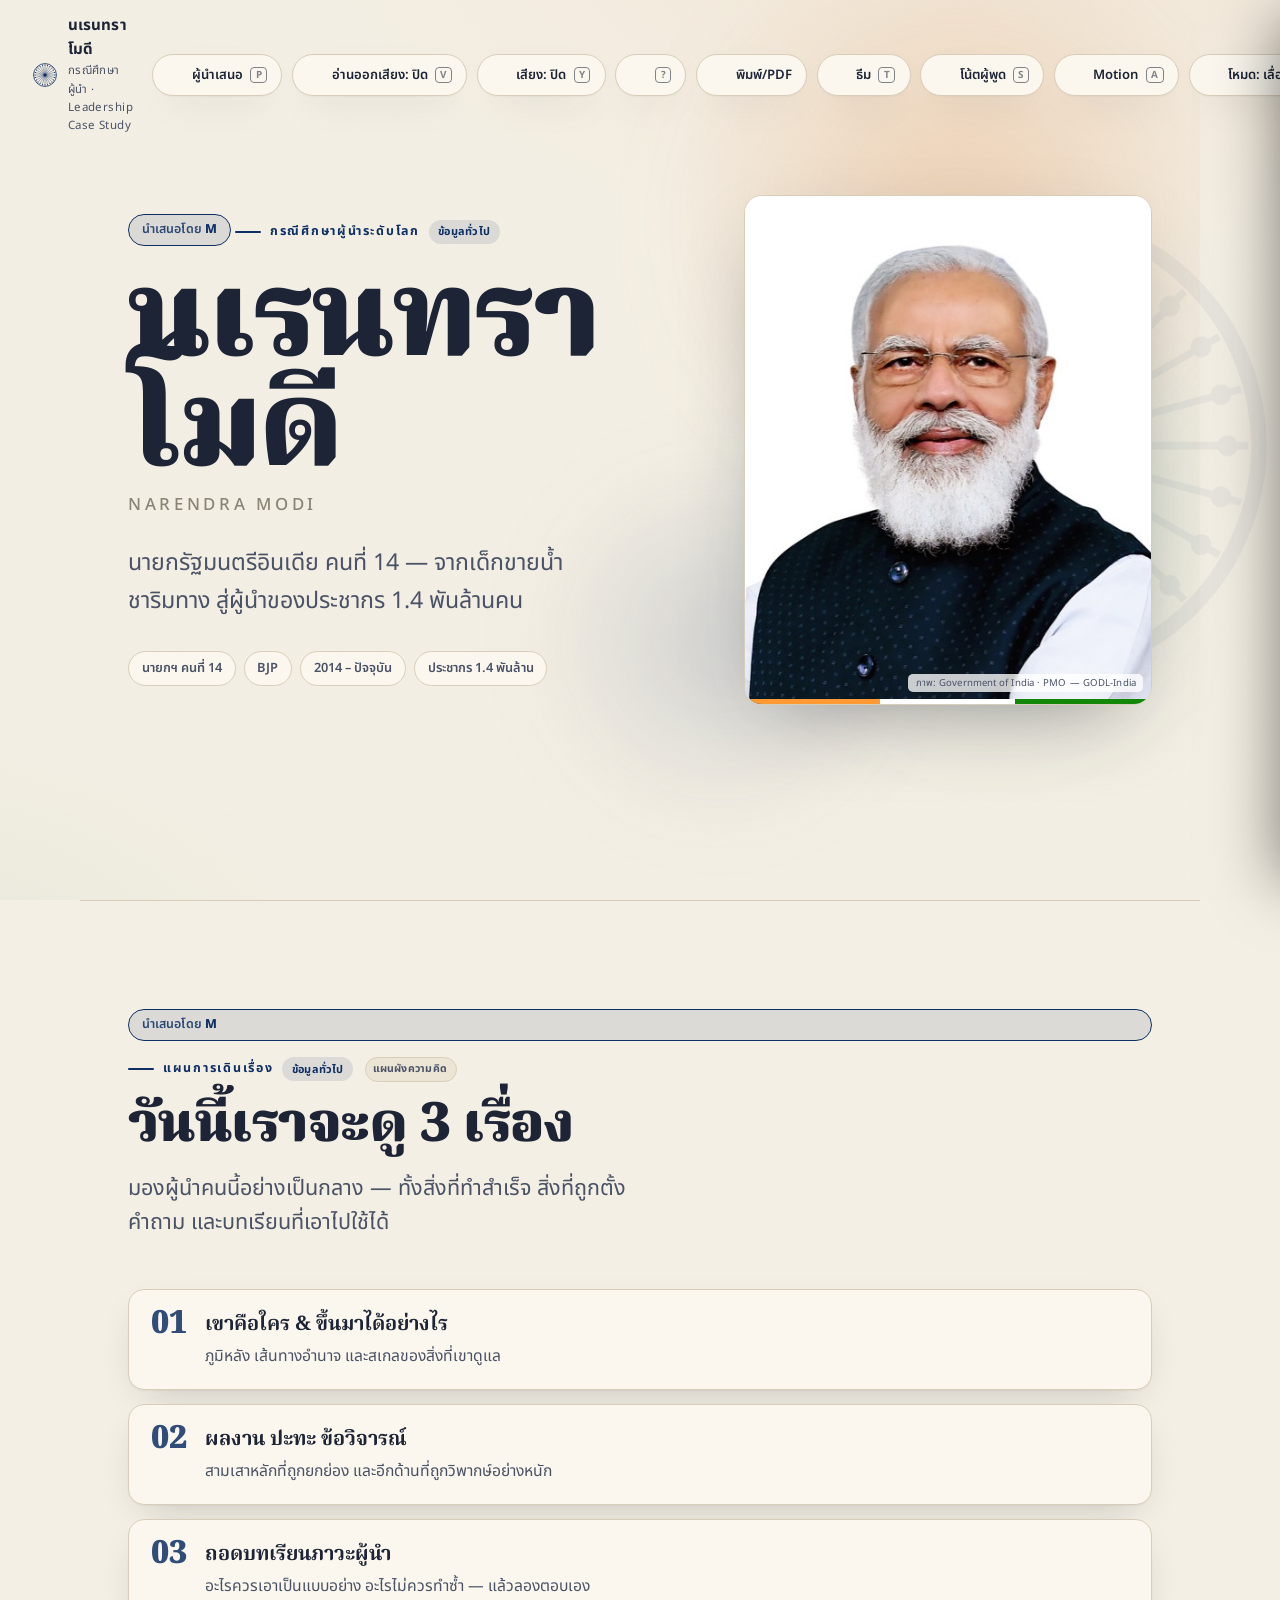
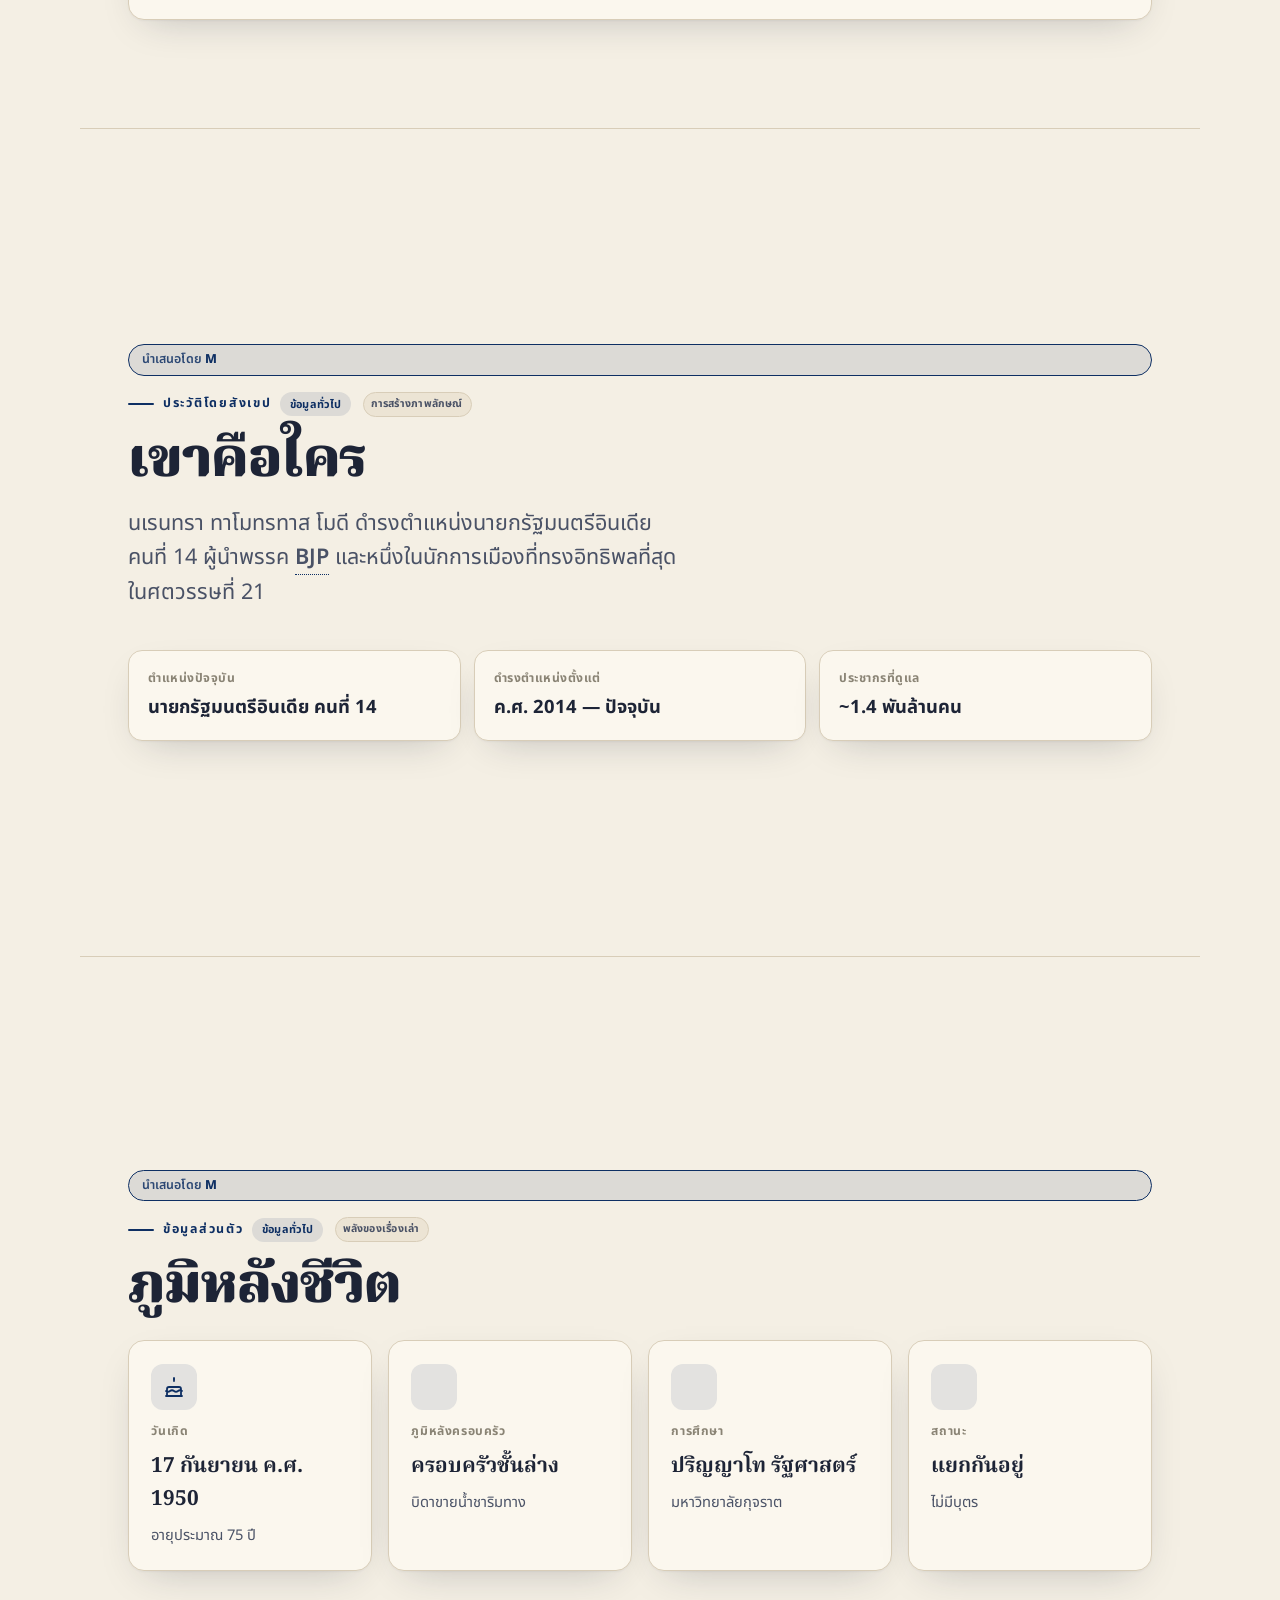
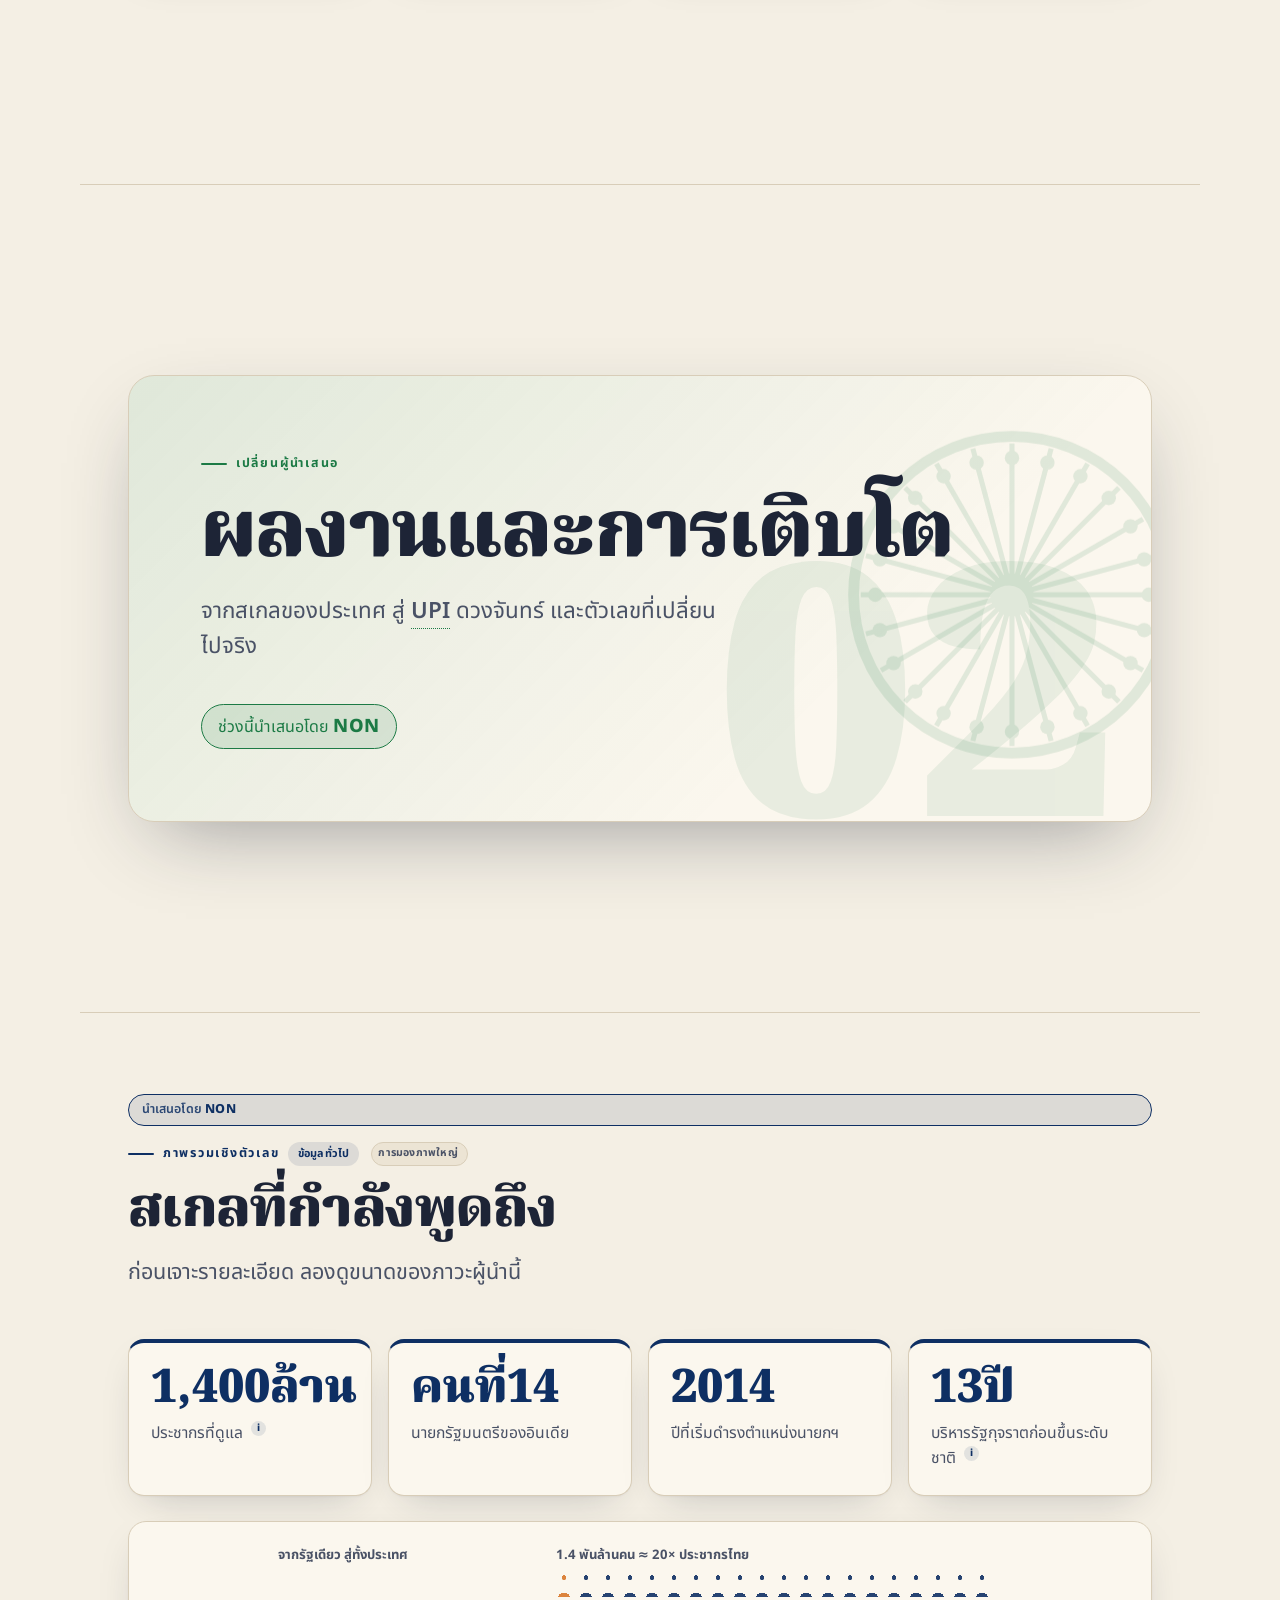
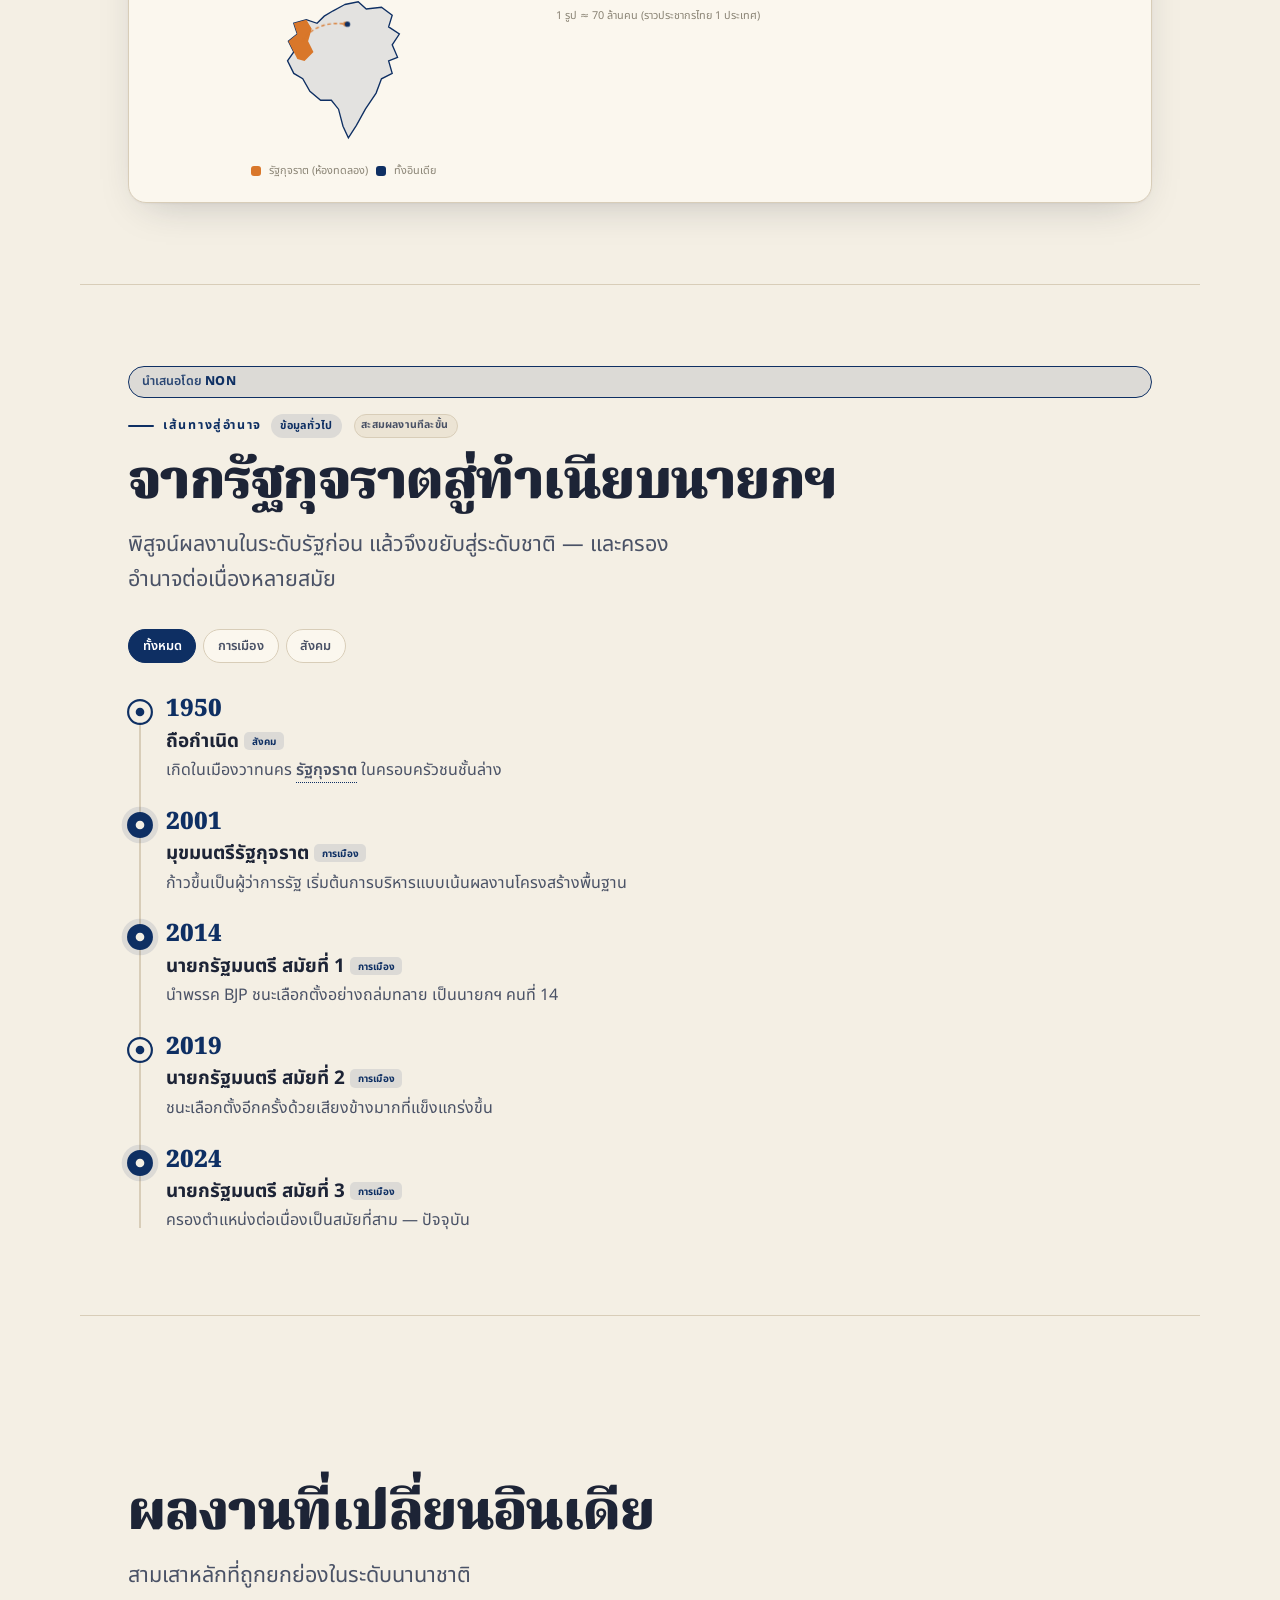
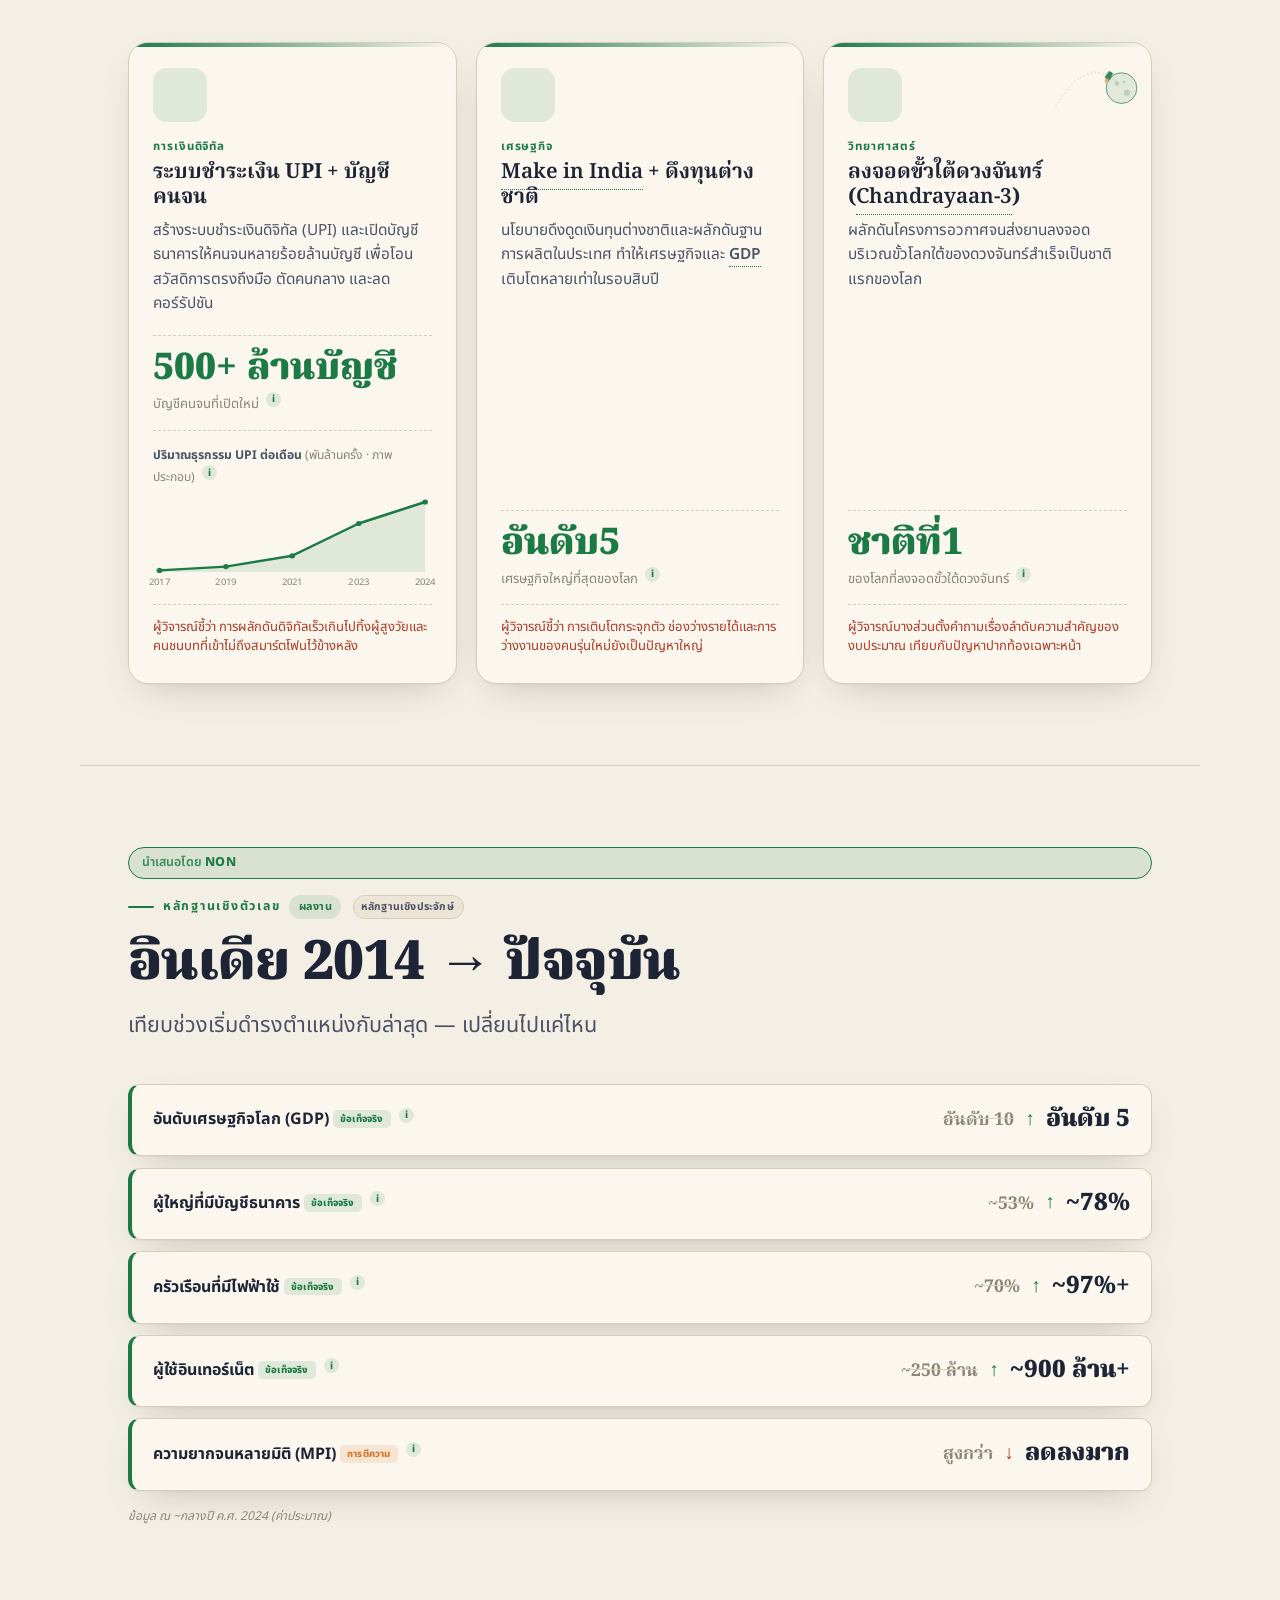
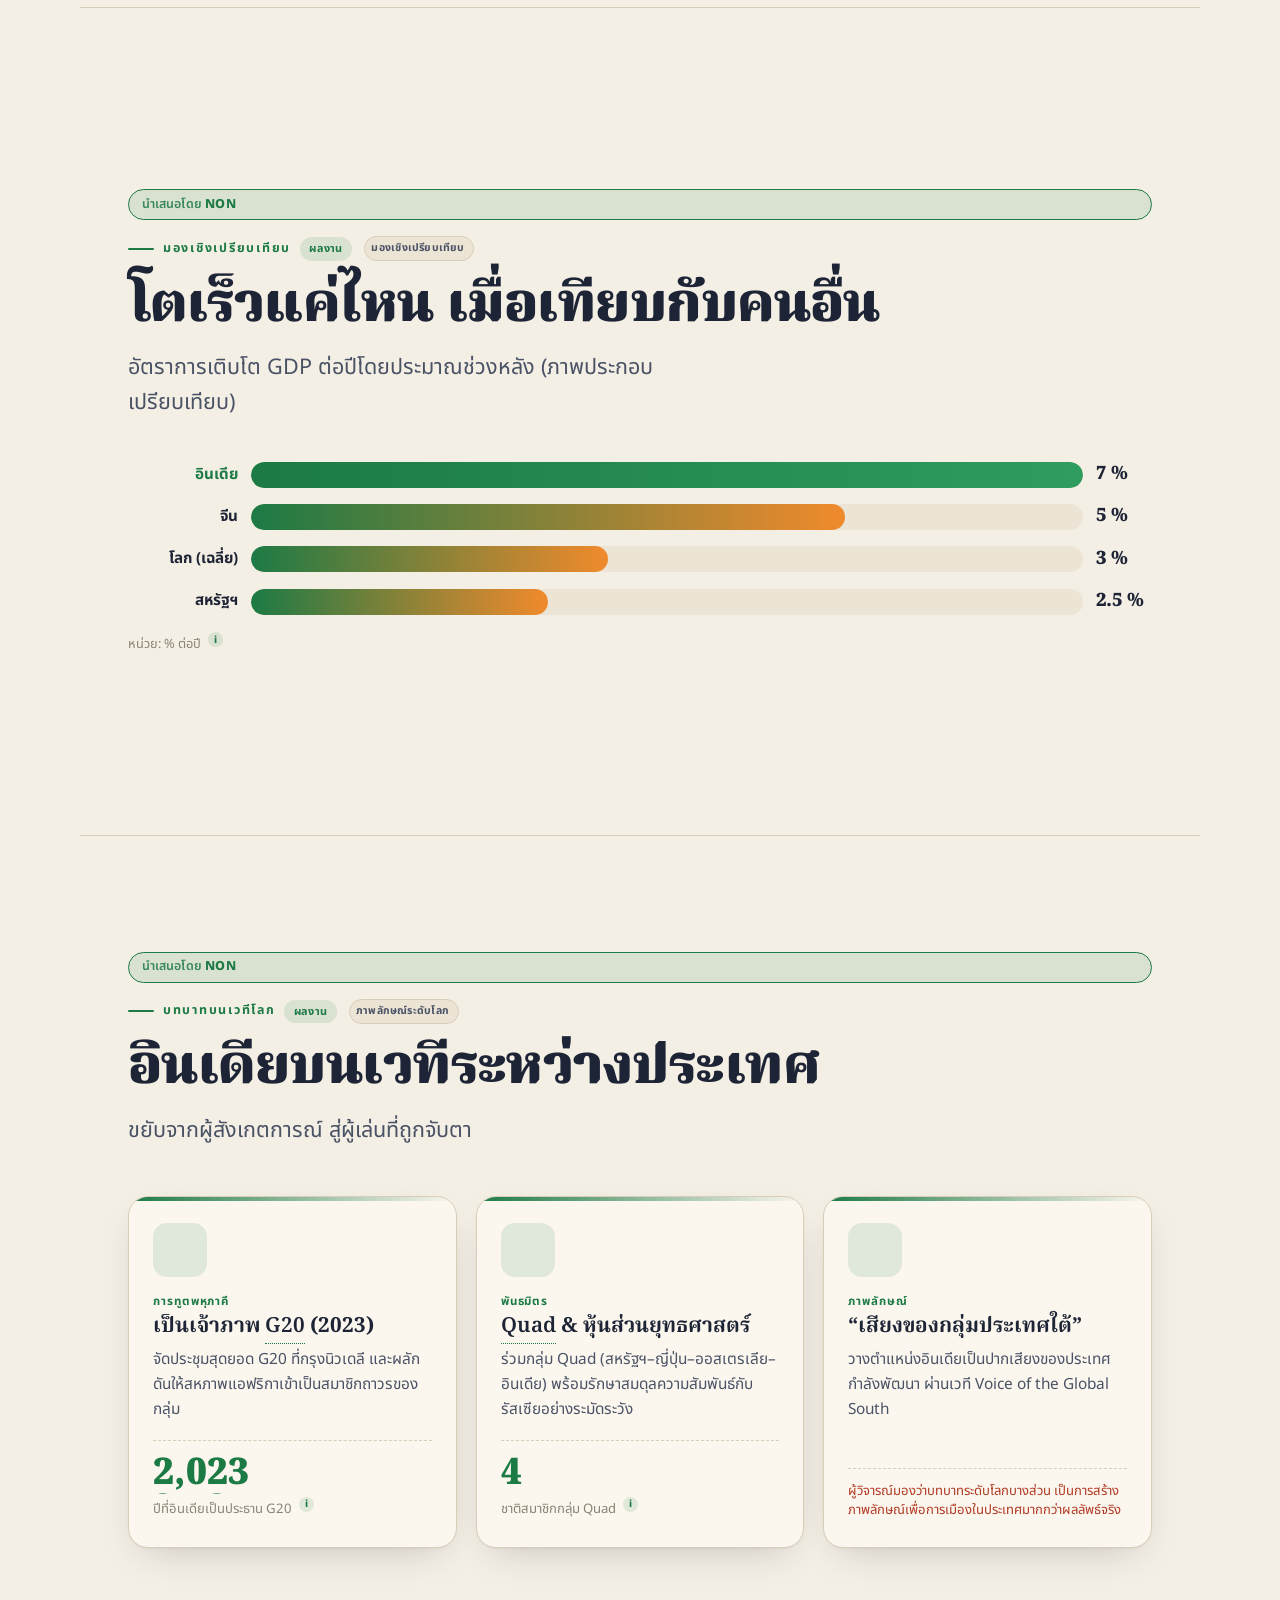
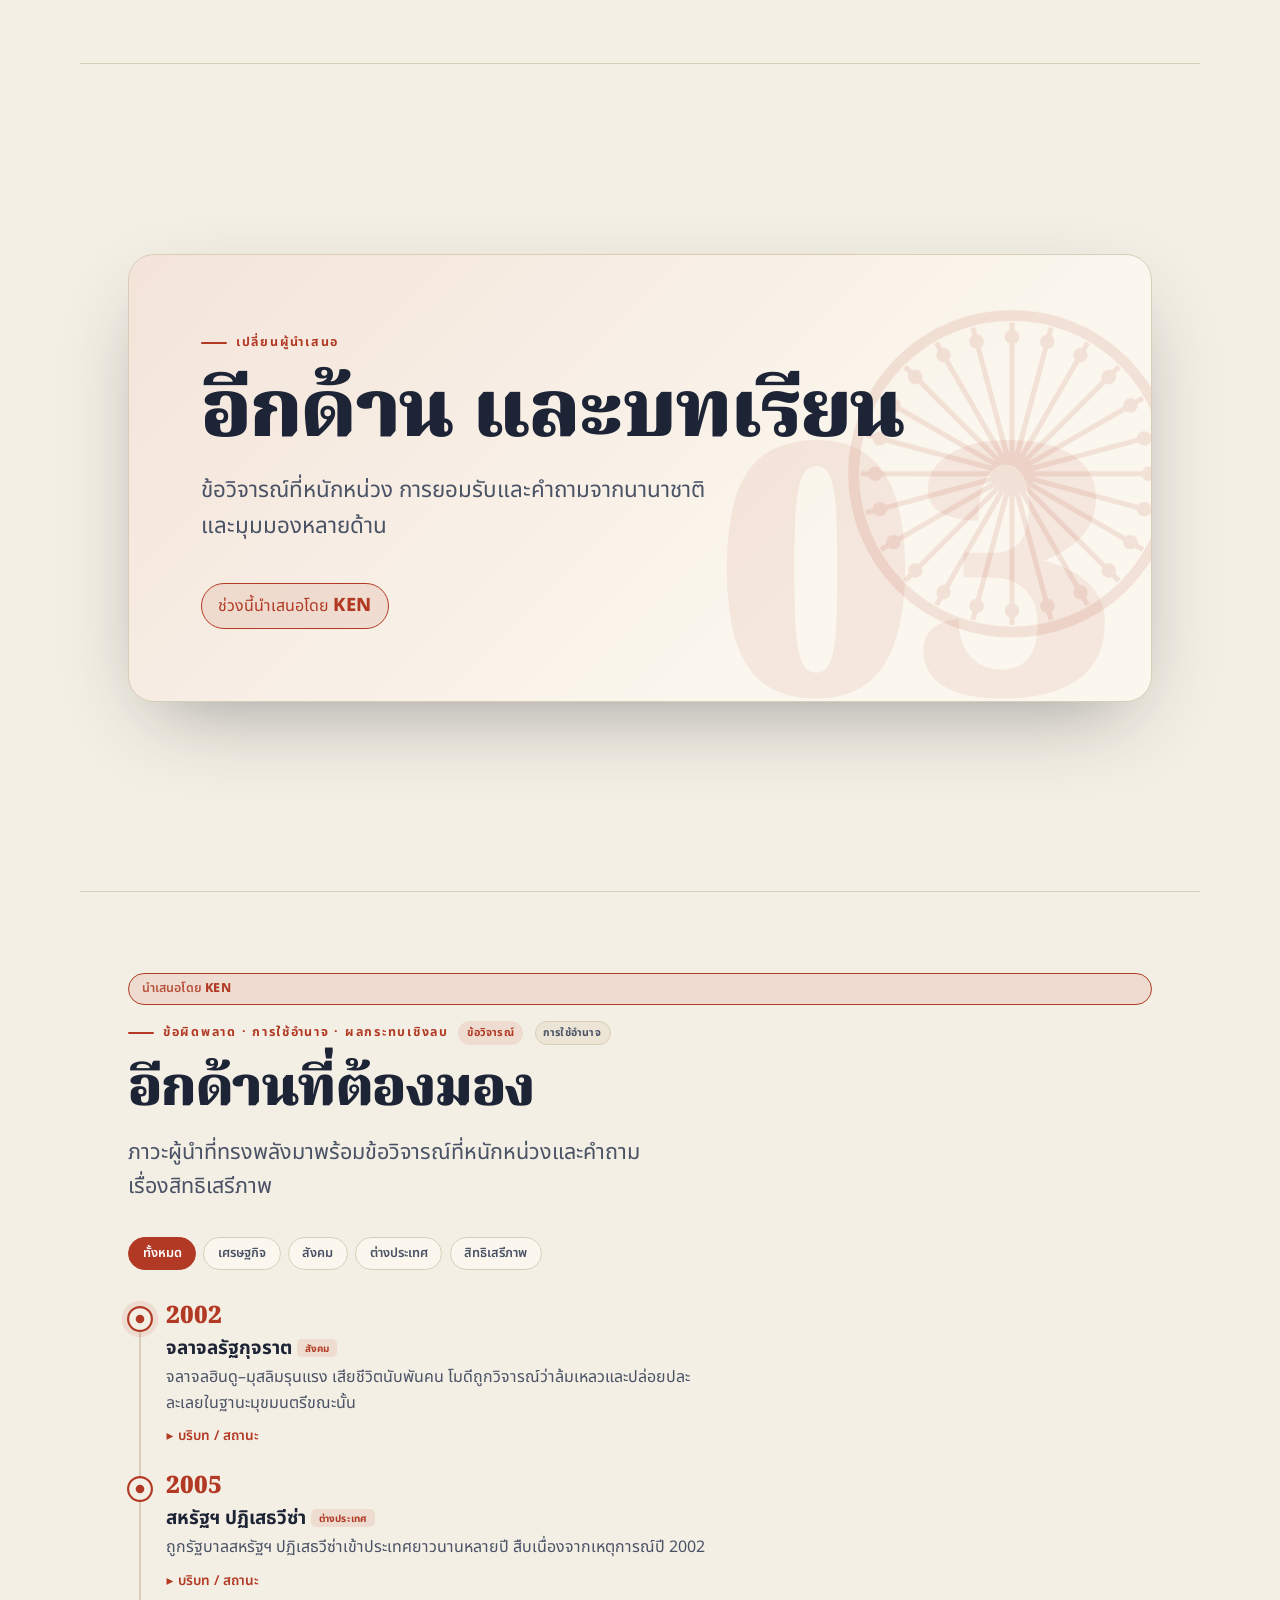
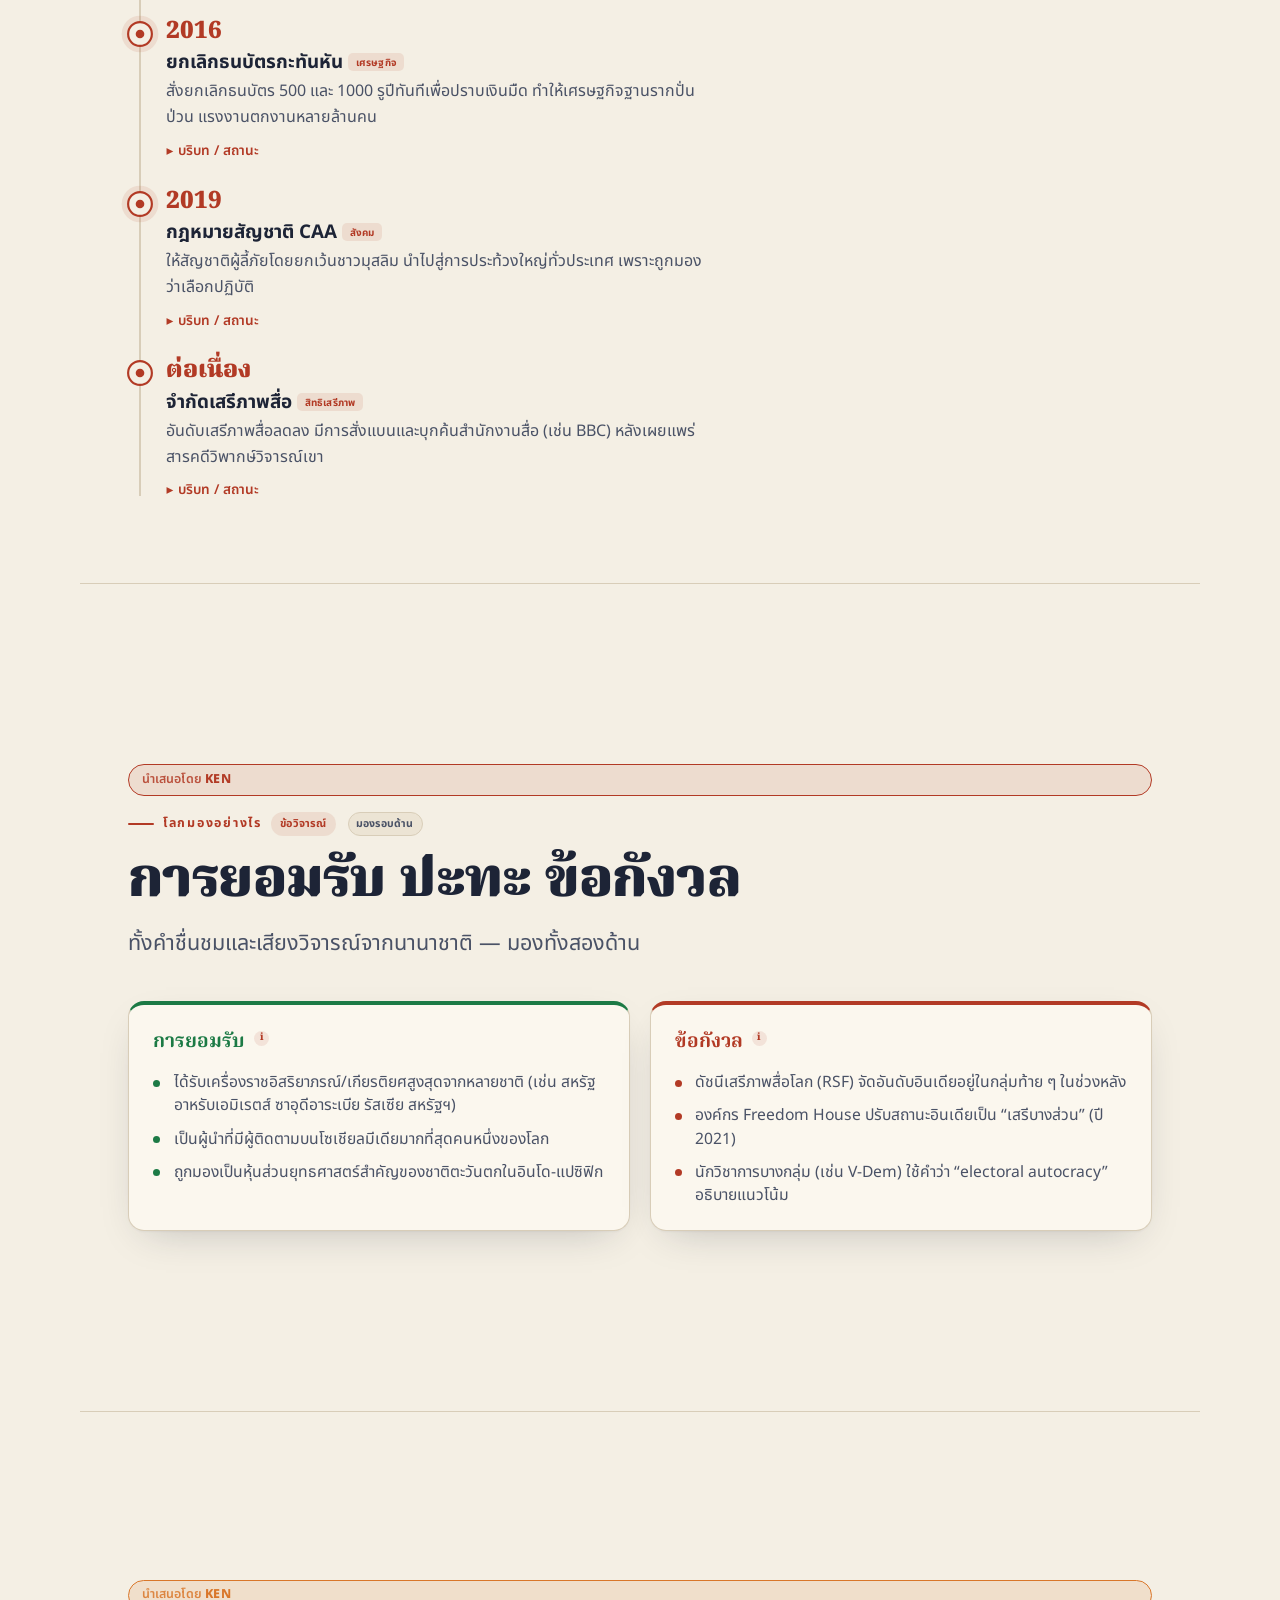
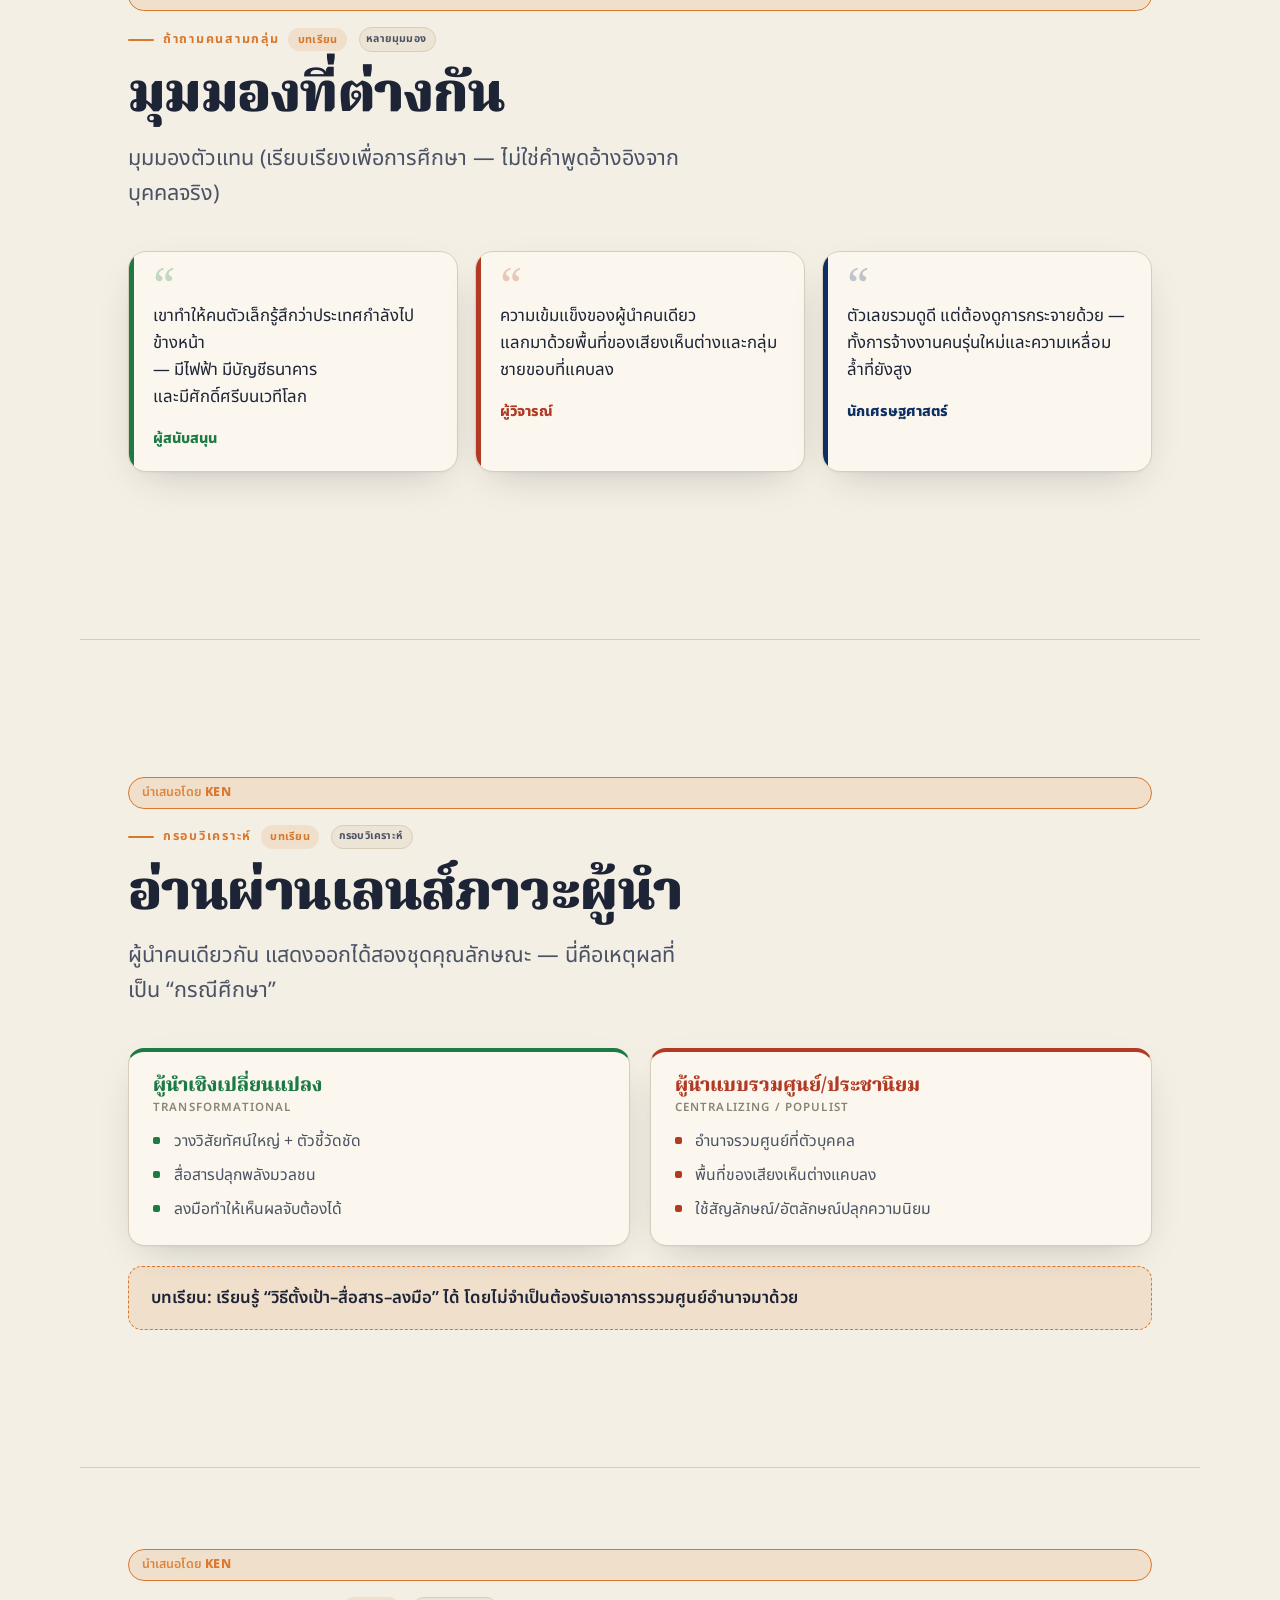
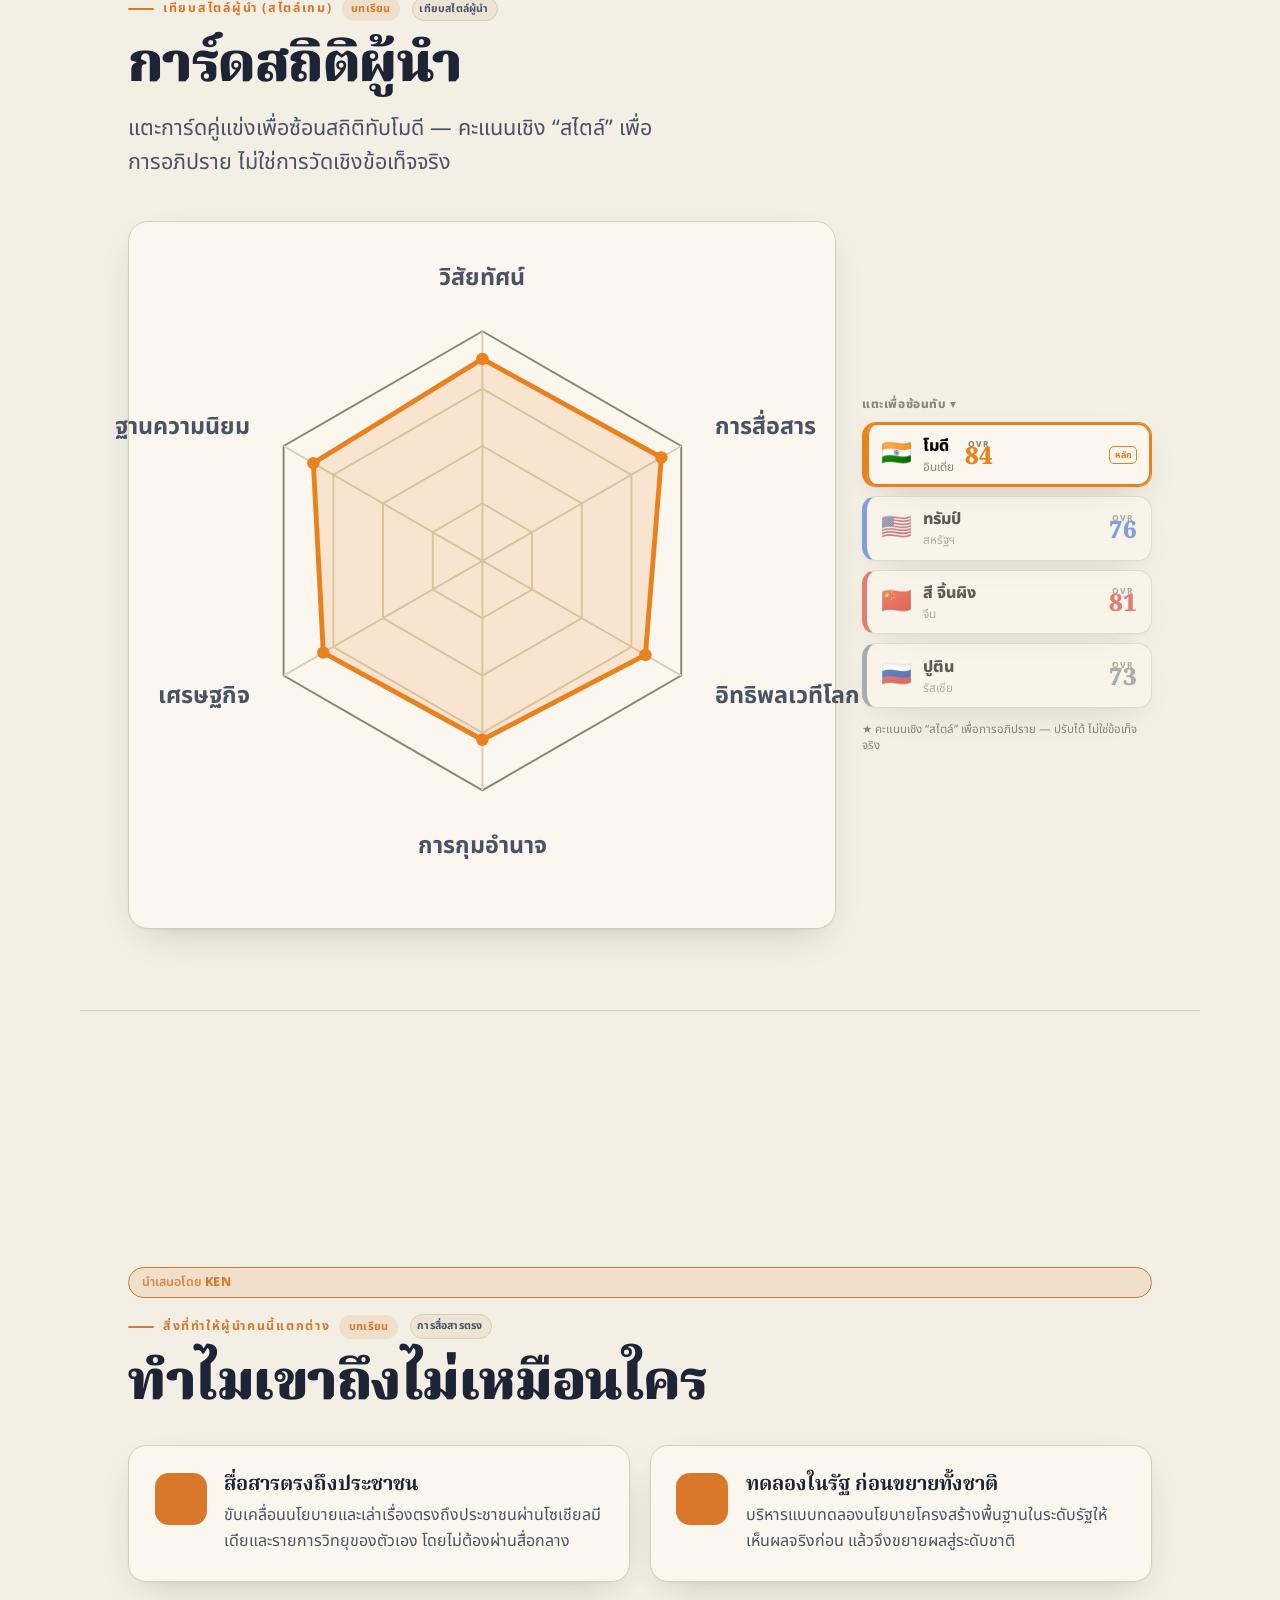
==== commit 81c79230: "Add leader hexagon stat-comparison slide (Modi vs Trump/Xi/Putin) Game-style radar: 6 leadership-sty" ====
--- a/index.html
+++ b/index.html
@@ -1179,6 +1179,57 @@
   .chandra, .in-route-dot { display: none; }
 }
 
+/* ============================================================================
+   ★ การ์ดสถิติผู้นำ (hexagon radar)
+   ============================================================================ */
+.hexwrap { display: grid; grid-template-columns: 1fr minmax(220px, 290px); gap: 1.6rem; align-items: center; margin-top: .5rem; }
+.radar { background: var(--card); border: 1px solid var(--line); border-radius: 20px; padding: .8rem; box-shadow: var(--shadow); }
+.radar svg { width: 100%; height: auto; display: block; overflow: visible; }
+.rad-grid { fill: none; stroke: var(--line); stroke-width: 1; }
+.rad-grids polygon:last-child { stroke: var(--ink-faint); }
+.rad-axis { stroke: var(--line); stroke-width: 1; }
+.rad-label { fill: var(--ink-soft); font-family: var(--sans); font-size: 12px; font-weight: 700; }
+.rad-poly { fill: var(--c); fill-opacity: .15; stroke: var(--c); stroke-width: 2.5; stroke-linejoin: round; transform-box: fill-box; transform-origin: center; transition: opacity .5s var(--ease-out), transform .6s var(--ease-out); }
+.rad-poly.off { opacity: 0; transform: scale(.2); pointer-events: none; }
+.rad-poly.on { opacity: 1; transform: scale(1); }
+.hexwrap:not(.is-visible) .rad-poly { opacity: 0; transform: scale(.2); }
+.rad-dot { fill: var(--c); transition: opacity .3s; }
+.rad-dot.off { opacity: 0; }
+.hexwrap:not(.is-visible) .rad-dot { opacity: 0; }
+
+.lcards { display: flex; flex-direction: column; gap: .55rem; }
+.lcards-h { font-size: .74rem; font-weight: 800; letter-spacing: .05em; color: var(--ink-faint); text-transform: uppercase; }
+.lcard {
+  display: flex; align-items: center; gap: .7rem; text-align: left; font-family: var(--sans); cursor: pointer;
+  background: var(--card); border: 1.5px solid var(--line); border-left: 5px solid var(--c); border-radius: 14px;
+  padding: .65rem .85rem; box-shadow: var(--shadow); transition: transform .15s, border-color .2s, box-shadow .2s, opacity .2s;
+}
+.lcard:hover { transform: translateX(3px); }
+.lcard:focus-visible { outline: 2px solid var(--c); outline-offset: 2px; }
+.lcard:not(.active) { opacity: .62; }
+.lcard.active { opacity: 1; border-color: var(--c); box-shadow: var(--shadow), inset 0 0 0 2px var(--c); }
+.lcard.pinned { cursor: default; }
+.lcard.pinned::after { content: "หลัก"; font-size: .56rem; font-weight: 800; color: var(--c); border: 1px solid var(--c); border-radius: 5px; padding: .05rem .3rem; margin-left: auto; }
+.lc-flag { font-size: 1.55rem; line-height: 1; flex: 0 0 auto; }
+.lc-meta { display: flex; flex-direction: column; }
+.lcard.pinned .lc-meta { flex: 0 1 auto; }
+.lcard:not(.pinned) .lc-meta { flex: 1; }
+.lc-meta b { font-size: 1rem; font-weight: 800; }
+.lc-meta small { font-size: .74rem; color: var(--ink-faint); }
+.lcard:not(.pinned) .lc-ovr { margin-left: auto; }
+.lc-ovr { display: flex; flex-direction: column; align-items: center; font-family: var(--serif); font-weight: 900; font-size: 1.5rem; color: var(--c); line-height: .85; }
+.lc-ovr i { font-style: normal; font-family: var(--sans); font-size: .52rem; font-weight: 800; letter-spacing: .12em; color: var(--ink-faint); }
+.lcards-hint { font-size: .72rem; color: var(--ink-faint); margin-top: .3rem; line-height: 1.45; }
+body.motion-off .rad-poly, body.motion-off .rad-dot { transition: none !important; }
+@media (prefers-reduced-motion: reduce) { .rad-poly, .rad-dot { transition: none !important; } }
+@media (max-width: 820px) {
+  .hexwrap { grid-template-columns: 1fr; }
+  .lcards { flex-direction: row; flex-wrap: wrap; }
+  .lcards-h { flex: 1 0 100%; }
+  .lcard { flex: 1 1 150px; }
+  .lcards-hint { flex: 1 0 100%; }
+}
+
 /* ---------- #10 การพิมพ์ / Export PDF — แฮนด์เอาต์ 1 สไลด์ต่อหน้า ---------- */
 @media print {
   @page { margin: 1.4cm; }
@@ -1192,7 +1243,7 @@
   .mc-area, .mc-dot, .ppl, .in-nation, .in-guj, .in-delhi, .kw { opacity: 1 !important; }
   .kw { transform: none !important; }
   .in-ping { display: none !important; }
-  .scaleviz, .poll, .quiz-score, .agenda-item, .dragscale, .reflection, .divider-stage, .cmp, .dash { break-inside: avoid; }
+  .scaleviz, .poll, .quiz-score, .agenda-item, .dragscale, .reflection, .divider-stage, .cmp, .dash, .hexwrap, .radar { break-inside: avoid; }
   html, body { background: #fff !important; height: auto !important; overflow: visible !important; }
   body::before { display: none !important; }
   .deck { display: block !important; height: auto !important; }
@@ -1344,6 +1395,7 @@
     reception:     'KEN',
     voices:        'KEN',
     model:         'KEN',
+    versus:        'KEN',
     different:     'KEN',
     lessons:       'KEN',
     'sec-wrap':    'PONG',
@@ -1372,6 +1424,7 @@
     reception:     'มองรอบด้าน',
     voices:        'หลายมุมมอง',
     model:         'กรอบวิเคราะห์',
+    versus:        'เทียบสไตล์ผู้นำ',
     different:     'การสื่อสารตรง',
     lessons:       'วิสัยทัศน์ & วินัย',
     poll:          'การมีส่วนร่วม',
@@ -1735,6 +1788,25 @@
       note: 'นี่คือหัวใจของการเป็น "กรณีศึกษา" ไม่ใช่ชีวประวัติ: แยกทักษะที่ลอกเลียนได้ ออกจากสิ่งที่ควรระวัง',
     },
 
+    /* 6.8 เทียบสถิติผู้นำ สไตล์เกม (hexagon radar) ------------------------- */
+    {
+      id: 'versus',
+      cat: 'insight',
+      kicker: 'เทียบสไตล์ผู้นำ (สไตล์เกม)',
+      type: 'hexagon',
+      title: 'การ์ดสถิติผู้นำ',
+      lead: 'แตะการ์ดคู่แข่งเพื่อซ้อนสถิติทับโมดี — คะแนนเชิง “สไตล์” เพื่อการอภิปราย ไม่ใช่การวัดเชิงข้อเท็จจริง',
+      axes: ['วิสัยทัศน์', 'การสื่อสาร', 'อิทธิพลเวทีโลก', 'การกุมอำนาจ', 'เศรษฐกิจ', 'ฐานความนิยม'],
+      illustrative: true,
+      leaders: [
+        { key: 'modi',  name: 'โมดี',       country: 'อินเดีย', flag: '🇮🇳', color: '#e8821f', stats: [88, 90, 82, 78, 80, 85] },
+        { key: 'trump', name: 'ทรัมป์',     country: 'สหรัฐฯ',  flag: '🇺🇸', color: '#3b6fd6', stats: [70, 92, 76, 64, 74, 80] },
+        { key: 'xi',    name: 'สี จิ้นผิง', country: 'จีน',     flag: '🇨🇳', color: '#d23a2f', stats: [85, 60, 88, 96, 82, 72] },
+        { key: 'putin', name: 'ปูติน',      country: 'รัสเซีย', flag: '🇷🇺', color: '#7d828c', stats: [72, 66, 80, 93, 58, 70] },
+      ],
+      note: 'จุด interactive สนุก ๆ: ให้ผู้ฟังเดาว่าใครเด่นแกนไหน ย้ำหนัก ๆ ว่าคะแนนเป็น "เชิงสไตล์เพื่ออภิปราย" ปรับได้ ไม่ใช่ข้อเท็จจริง — ใช้เปรียบเทียบ "ลายเซ็นภาวะผู้นำ" ของยุคผู้นำเข้มแข็ง (strongman era)',
+    },
+
     /* 7. สิ่งที่ทำให้แตกต่าง -------------------------------------------------- */
     {
       id: 'different',
@@ -2198,6 +2270,14 @@
         </div>`;
     }
 
+    /* เทียบสถิติผู้นำ สไตล์เกม (hexagon radar) */
+    if (s.type === 'hexagon') {
+      return `${head}
+        <h2 data-reveal style="--d:80ms">${esc(s.title)}</h2>
+        ${s.lead ? `<p class="lead" data-reveal style="--d:180ms">${esc(s.lead)}</p>` : ''}
+        ${hexRadarHTML(s)}`;
+    }
+
     /* #7 leadership model (สองคอลัมน์ + บทสรุป) */
     if (s.type === 'model') {
       return `${head}
@@ -2451,6 +2531,48 @@
     </div>`;
   }
 
+  /* เรดาร์หกเหลี่ยม (hexagon stat) — เทียบสไตล์ผู้นำแบบเกม */
+  function hexRadarHTML(s) {
+    const cx = 175, cy = 168, R = 118, N = 6;
+    const ang = i => (-90 + i * 60) * Math.PI / 180;
+    const pt = (i, r) => [ +(cx + r * Math.cos(ang(i))).toFixed(1), +(cy + r * Math.sin(ang(i))).toFixed(1) ];
+    const polyPts = (radii) => radii.map((r, i) => pt(i, r).join(',')).join(' ');
+    const grid = [0.25, 0.5, 0.75, 1].map(L =>
+      `<polygon class="rad-grid" points="${polyPts(Array(N).fill(R * L))}"/>`).join('');
+    const axisLines = Array.from({ length: N }, (_, i) => { const [x, y] = pt(i, R); return `<line class="rad-axis" x1="${cx}" y1="${cy}" x2="${x}" y2="${y}"/>`; }).join('');
+    const labels = s.axes.map((a, i) => {
+      const [x, y] = pt(i, R + 20);
+      const anchor = (i === 0 || i === 3) ? 'middle' : (x > cx ? 'start' : 'end');
+      const dy = i === 0 ? -4 : i === 3 ? 12 : 4;
+      return `<text class="rad-label" x="${x}" y="${(y + dy).toFixed(1)}" text-anchor="${anchor}">${esc(a)}</text>`;
+    }).join('');
+    const polys = s.leaders.map((ld, li) =>
+      `<polygon class="rad-poly ${li === 0 ? 'on' : 'off'}" data-poly="${ld.key}" points="${polyPts(ld.stats.map(v => R * Math.max(0, Math.min(100, v)) / 100))}" style="--c:${ld.color}"/>`).join('');
+    const dots = s.leaders.map((ld, li) => ld.stats.map((v, i) => { const [x, y] = pt(i, R * v / 100); return `<circle class="rad-dot ${li === 0 ? 'on' : 'off'}" data-dot="${ld.key}" cx="${x}" cy="${y}" r="3.2" style="--c:${ld.color}"/>`; }).join('')).join('');
+    const ovr = ld => Math.round(ld.stats.reduce((a, b) => a + b, 0) / ld.stats.length);
+    const cards = s.leaders.map((ld, li) => `<button type="button" class="lcard ${li === 0 ? 'active pinned' : ''}" data-leader="${ld.key}" style="--c:${ld.color}" aria-pressed="${li === 0 ? 'true' : 'false'}">
+        <span class="lc-flag">${ld.flag || ''}</span>
+        <span class="lc-meta"><b>${esc(ld.name)}</b><small>${esc(ld.country)}</small></span>
+        <span class="lc-ovr"><i>OVR</i>${ovr(ld)}</span>
+      </button>`).join('');
+    return `<div class="hexwrap" data-reveal style="--d:240ms" data-hex>
+        <div class="radar">
+          <svg viewBox="0 0 350 350" data-radar aria-label="เรดาร์เทียบสถิติผู้นำ">
+            <g class="rad-grids">${grid}</g>
+            ${axisLines}
+            <g class="rad-polys">${polys}</g>
+            <g class="rad-dots">${dots}</g>
+            ${labels}
+          </svg>
+        </div>
+        <div class="lcards">
+          <div class="lcards-h">แตะเพื่อซ้อนทับ ▾</div>
+          ${cards}
+          ${s.illustrative ? `<div class="lcards-hint">★ คะแนนเชิง “สไตล์” เพื่อการอภิปราย — ปรับได้ ไม่ใช่ข้อเท็จจริง</div>` : ''}
+        </div>
+      </div>`;
+  }
+
   /* #11 โพล (อ่าน/เขียน localStorage) */
   function pollHTML(poll) {
     if (!poll) return '';
@@ -3230,6 +3352,21 @@
 
   /* #15 เติมจักรลงในตัวคั่นบท */
   deck.querySelectorAll('[data-divider-chakra]').forEach(el => { el.innerHTML = chakra('currentColor'); });
+
+  /* เรดาร์ผู้นำ — แตะการ์ดเพื่อซ้อน/ถอดสถิติ */
+  deck.querySelectorAll('[data-hex]').forEach(hex => {
+    const svg = hex.querySelector('[data-radar]');
+    hex.querySelectorAll('[data-leader]').forEach(card => {
+      card.addEventListener('click', () => {
+        if (card.classList.contains('pinned')) return;
+        const k = card.dataset.leader;
+        const on = card.classList.toggle('active');
+        card.setAttribute('aria-pressed', on ? 'true' : 'false');
+        svg.querySelectorAll(`[data-poly="${k}"], [data-dot="${k}"]`).forEach(el => el.classList.toggle('on', on));
+        sfxNav();
+      });
+    });
+  });
 
   /* #18 kinetic typography — ห่อคำในข้อความที่ทำเครื่องหมาย data-kinetic */
   deck.querySelectorAll('[data-kinetic]').forEach(el => {
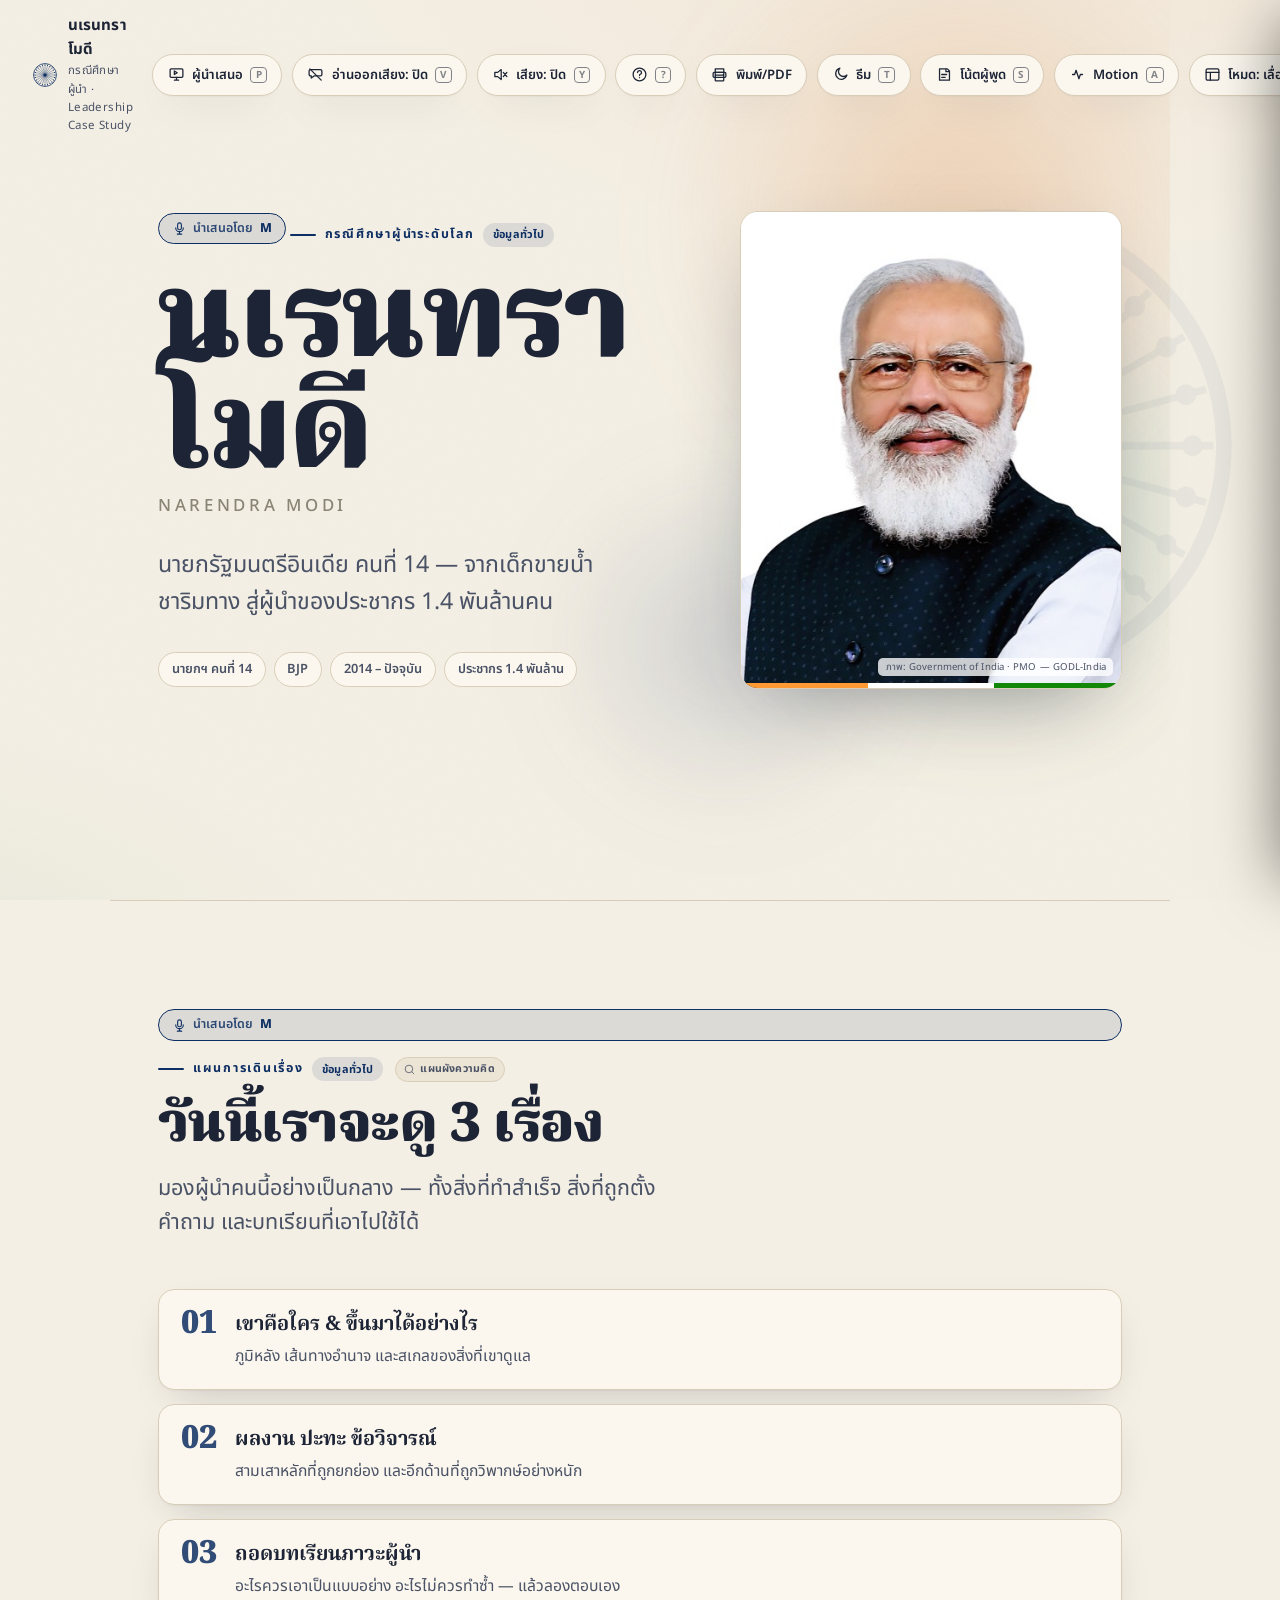
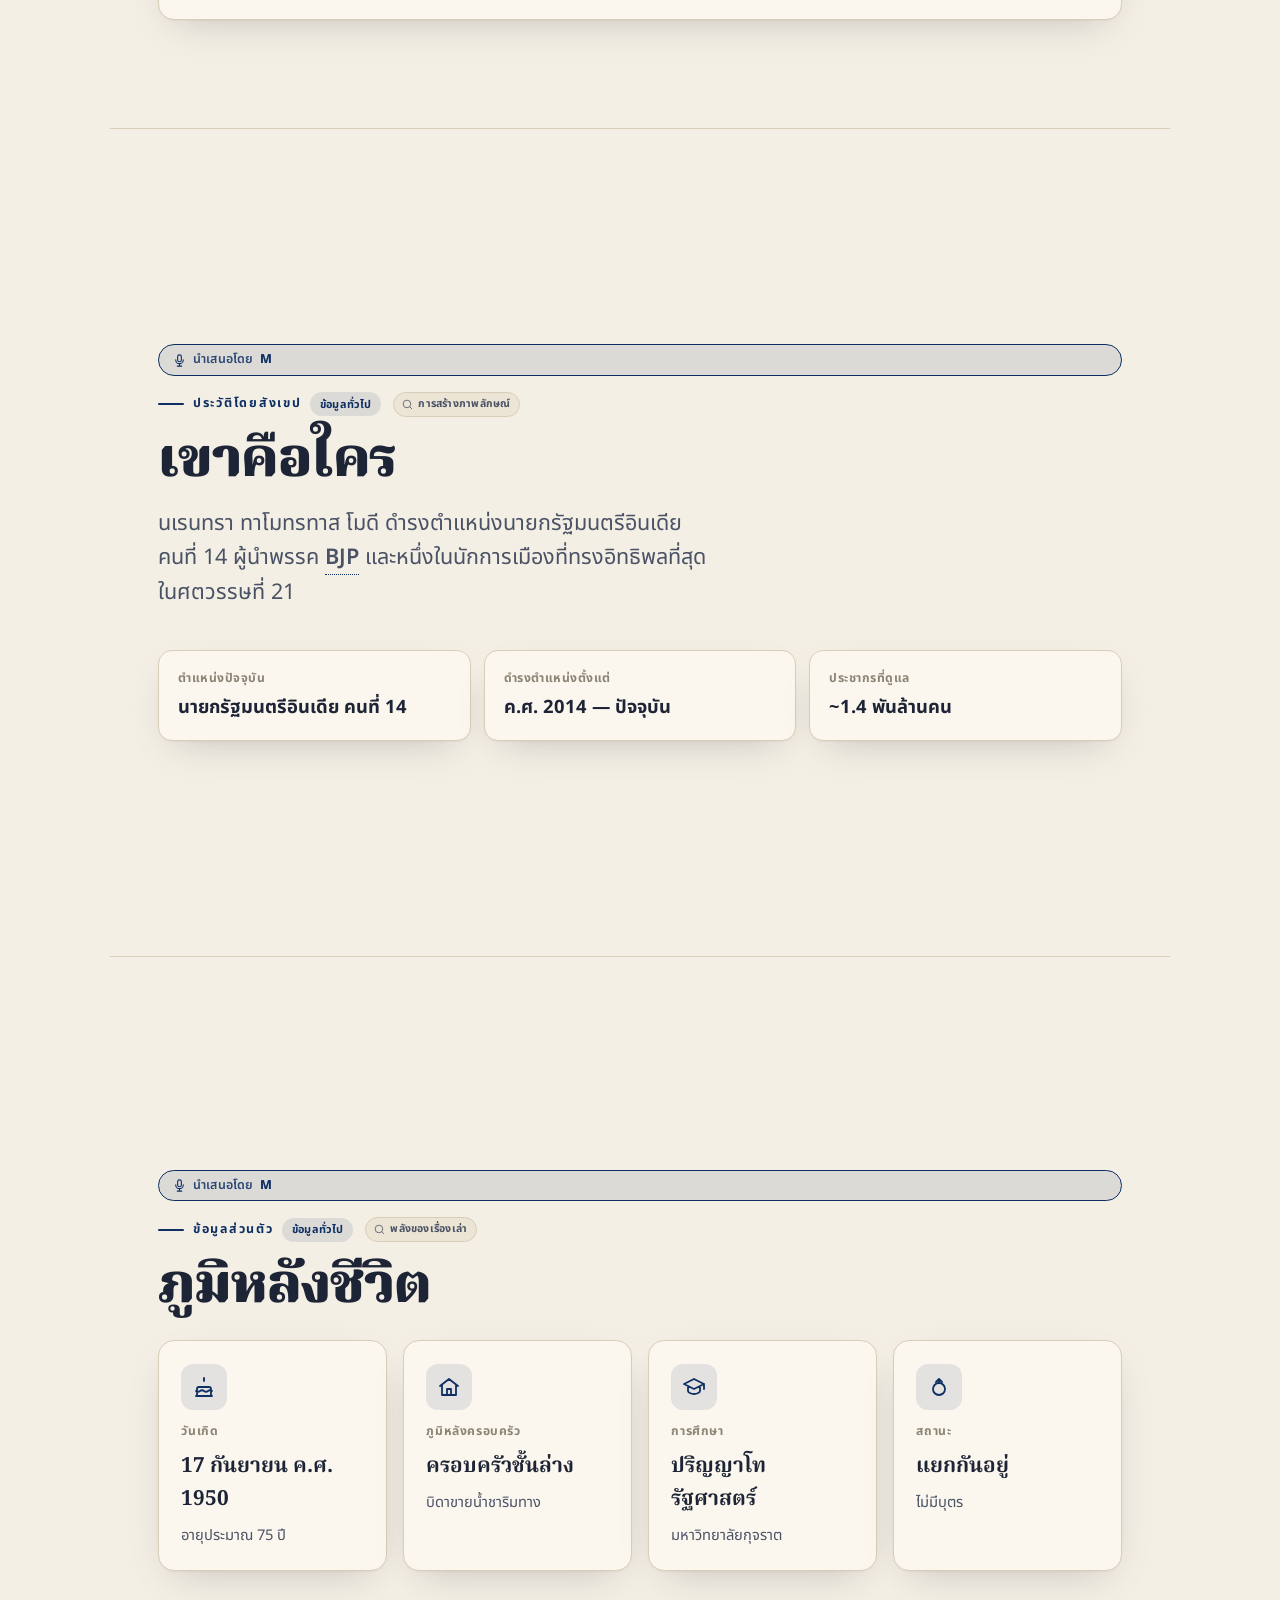
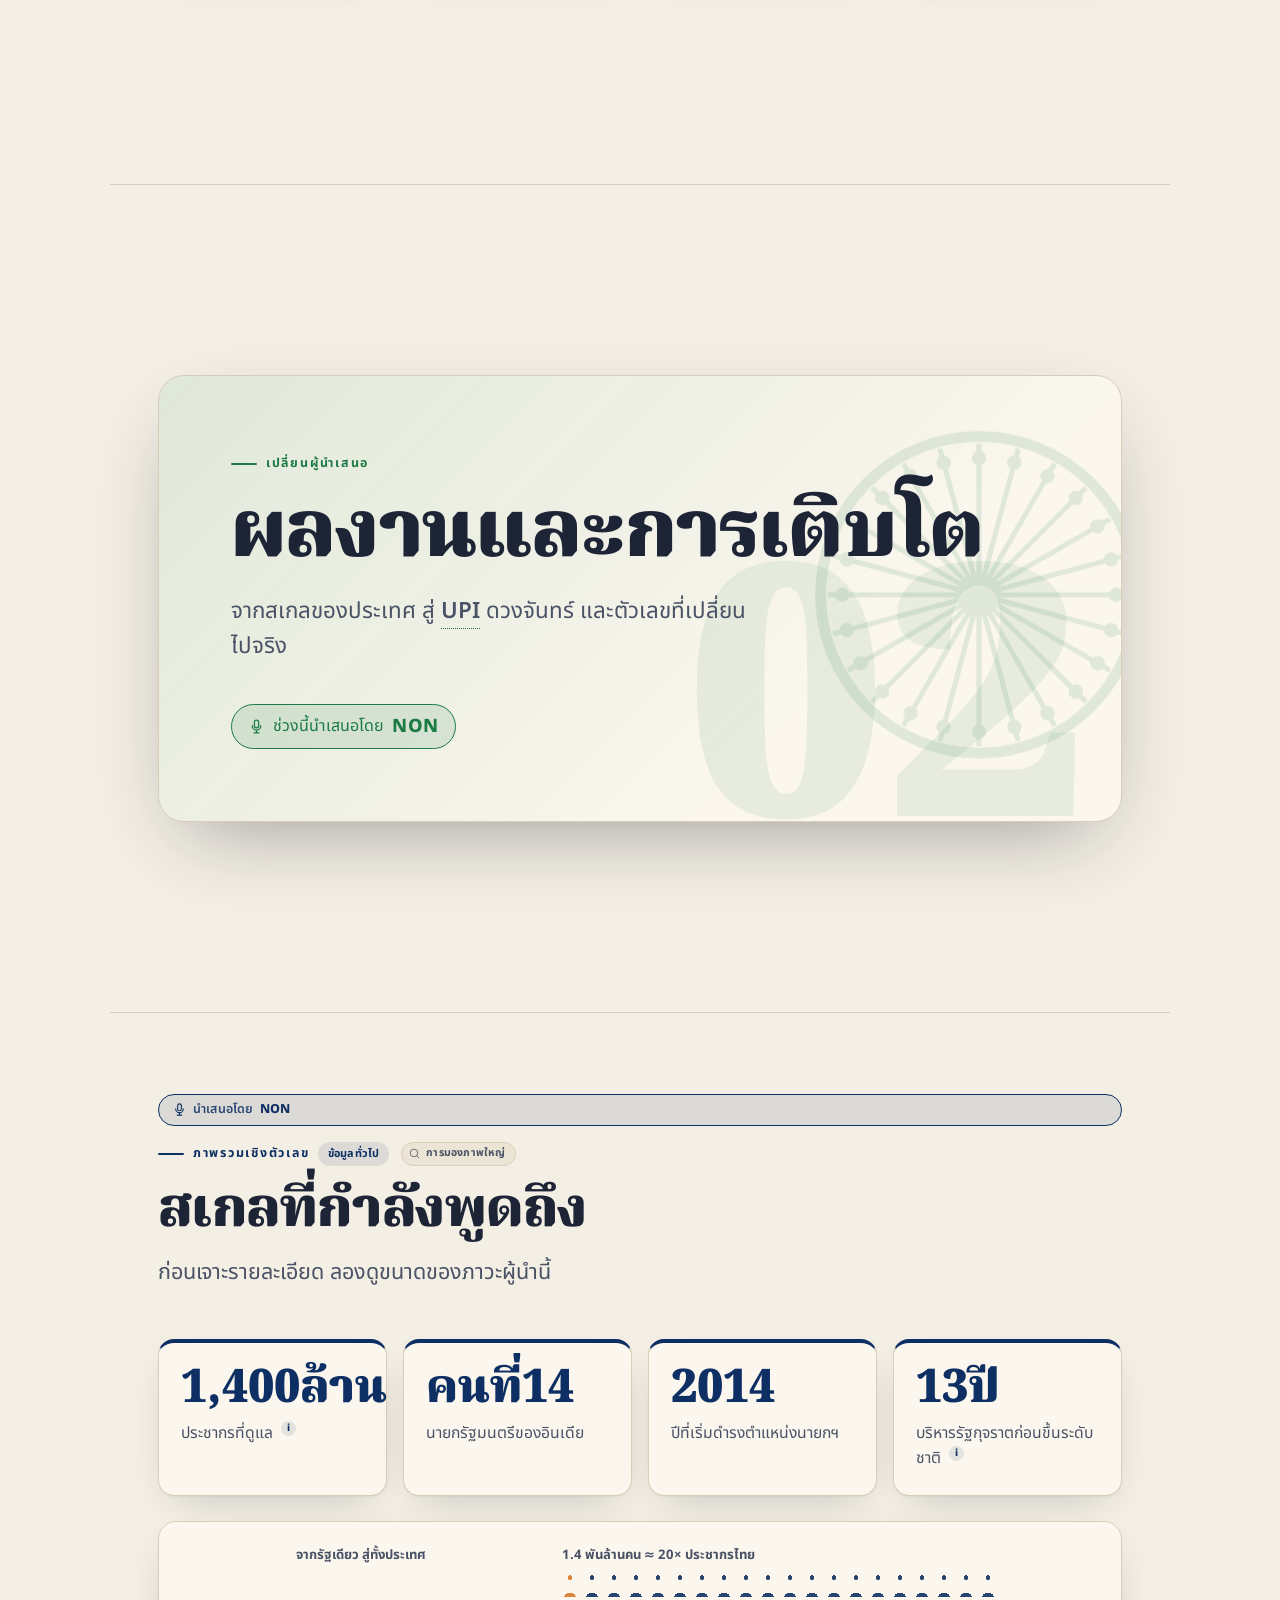
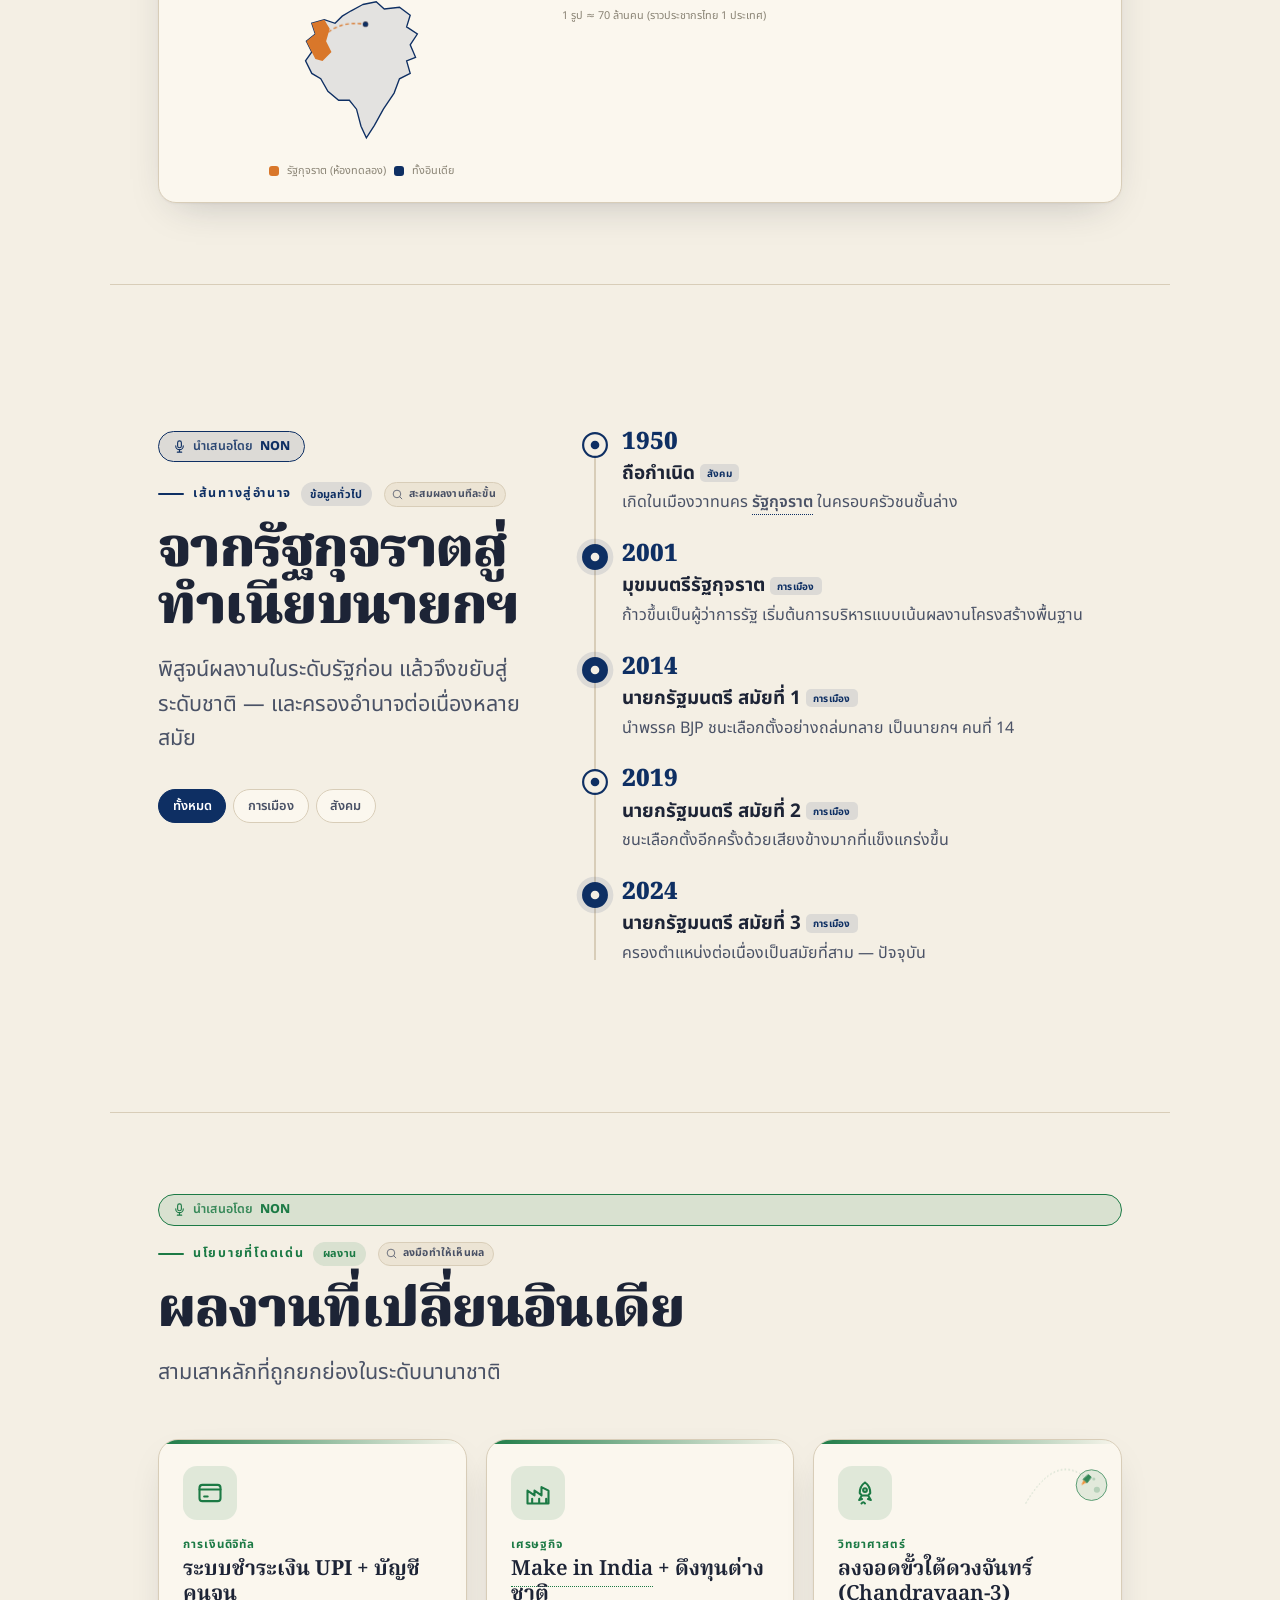
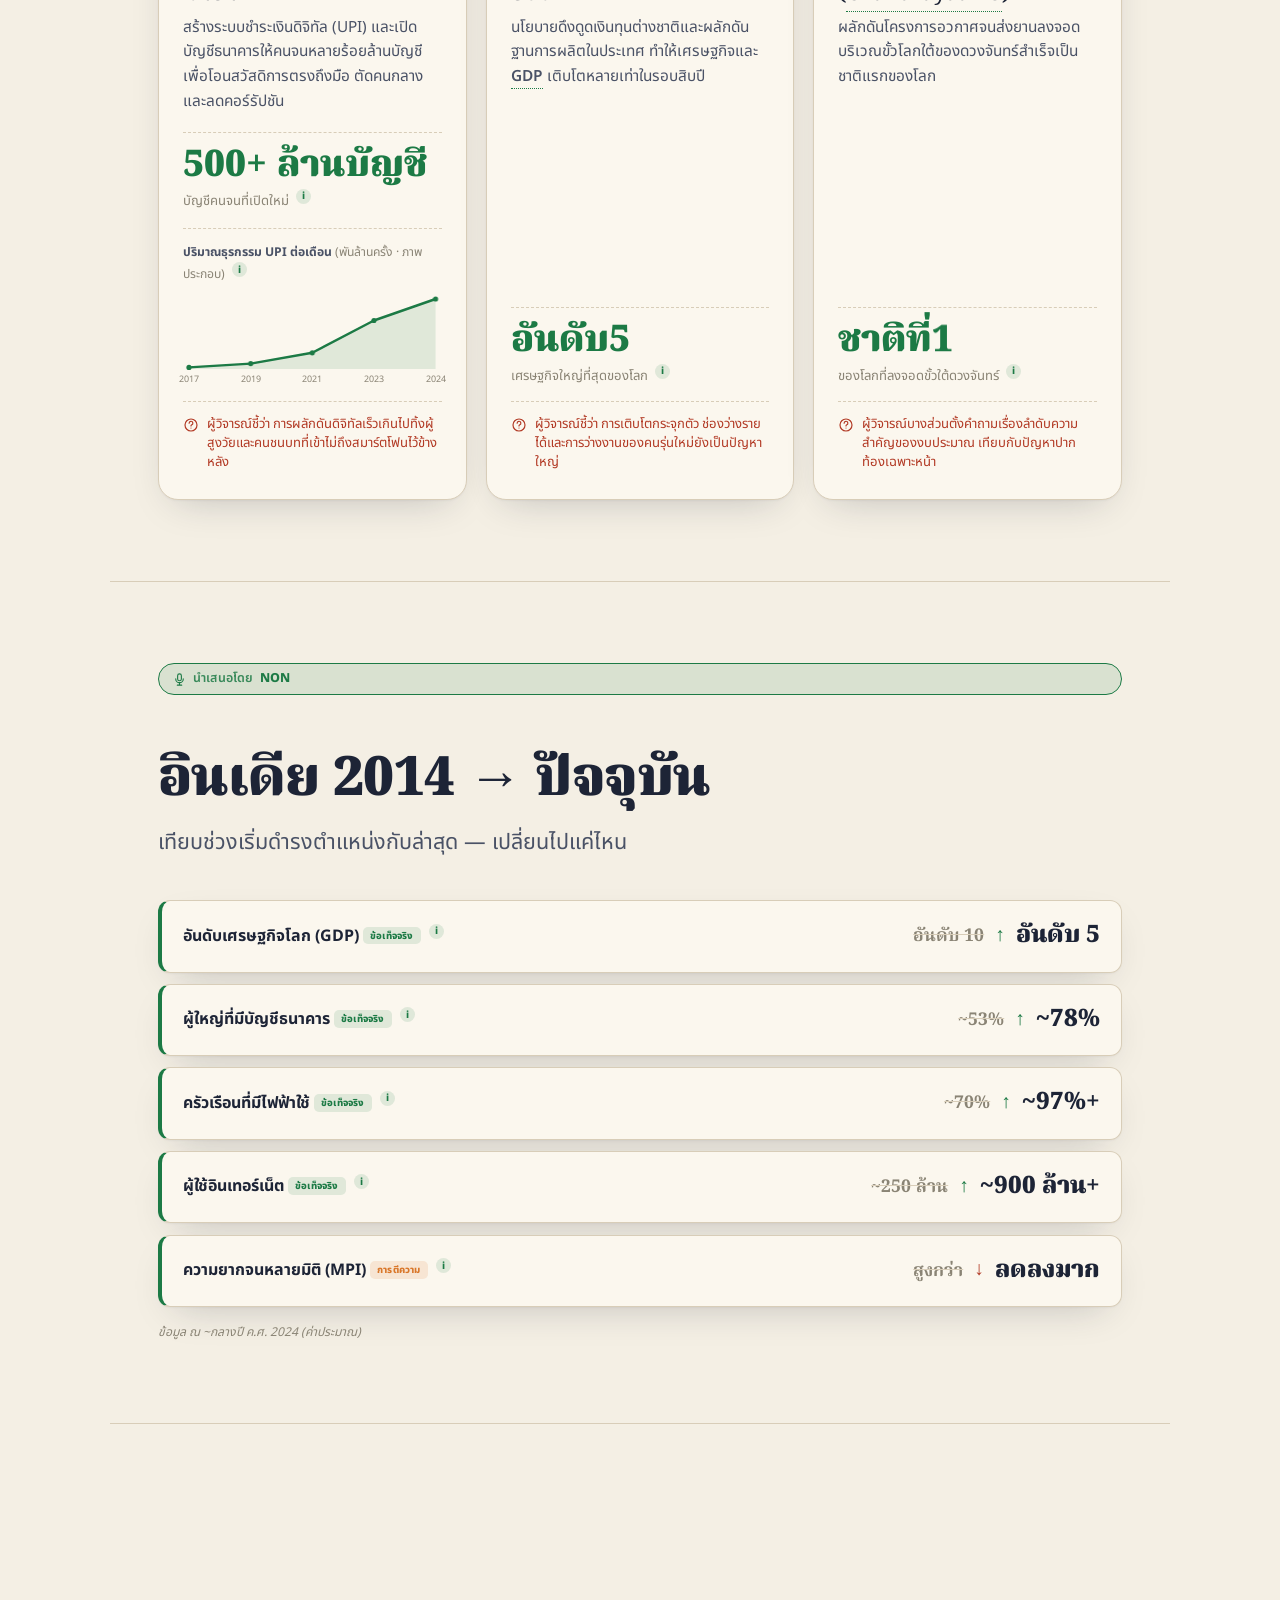
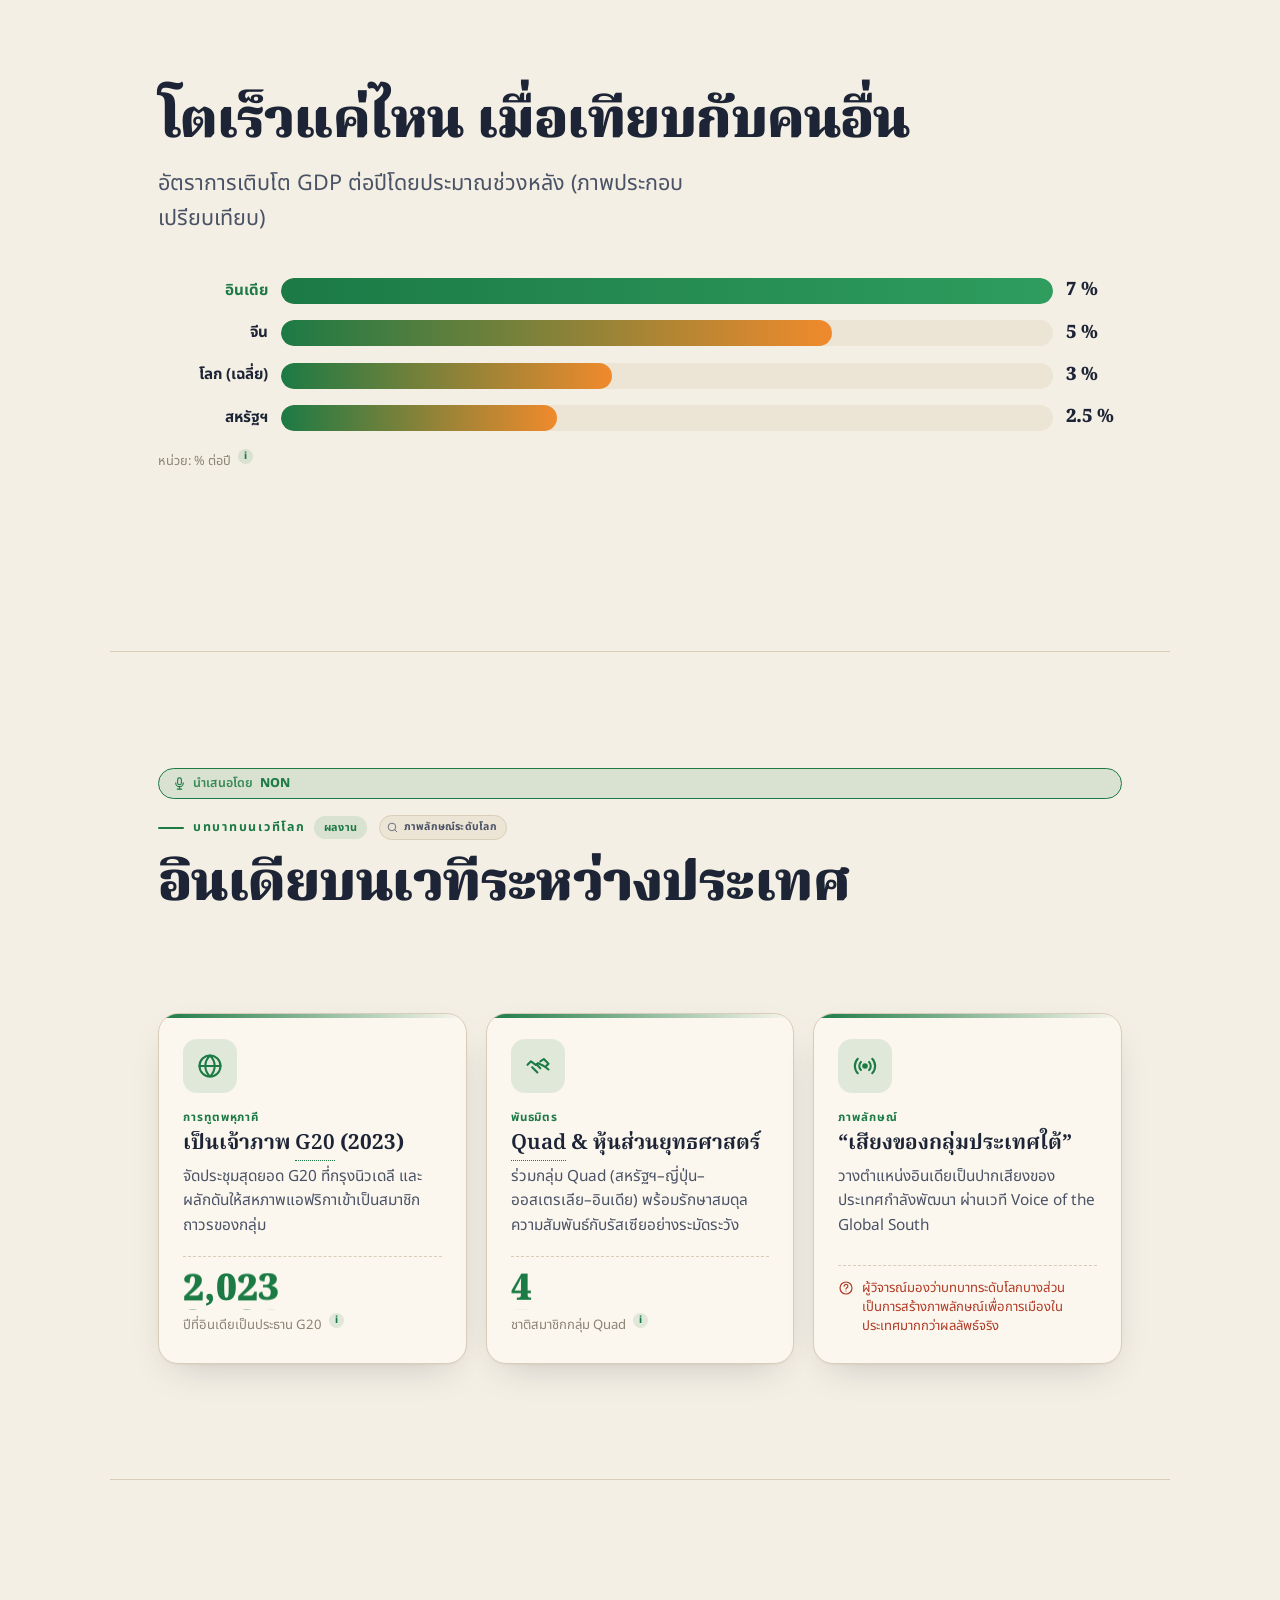
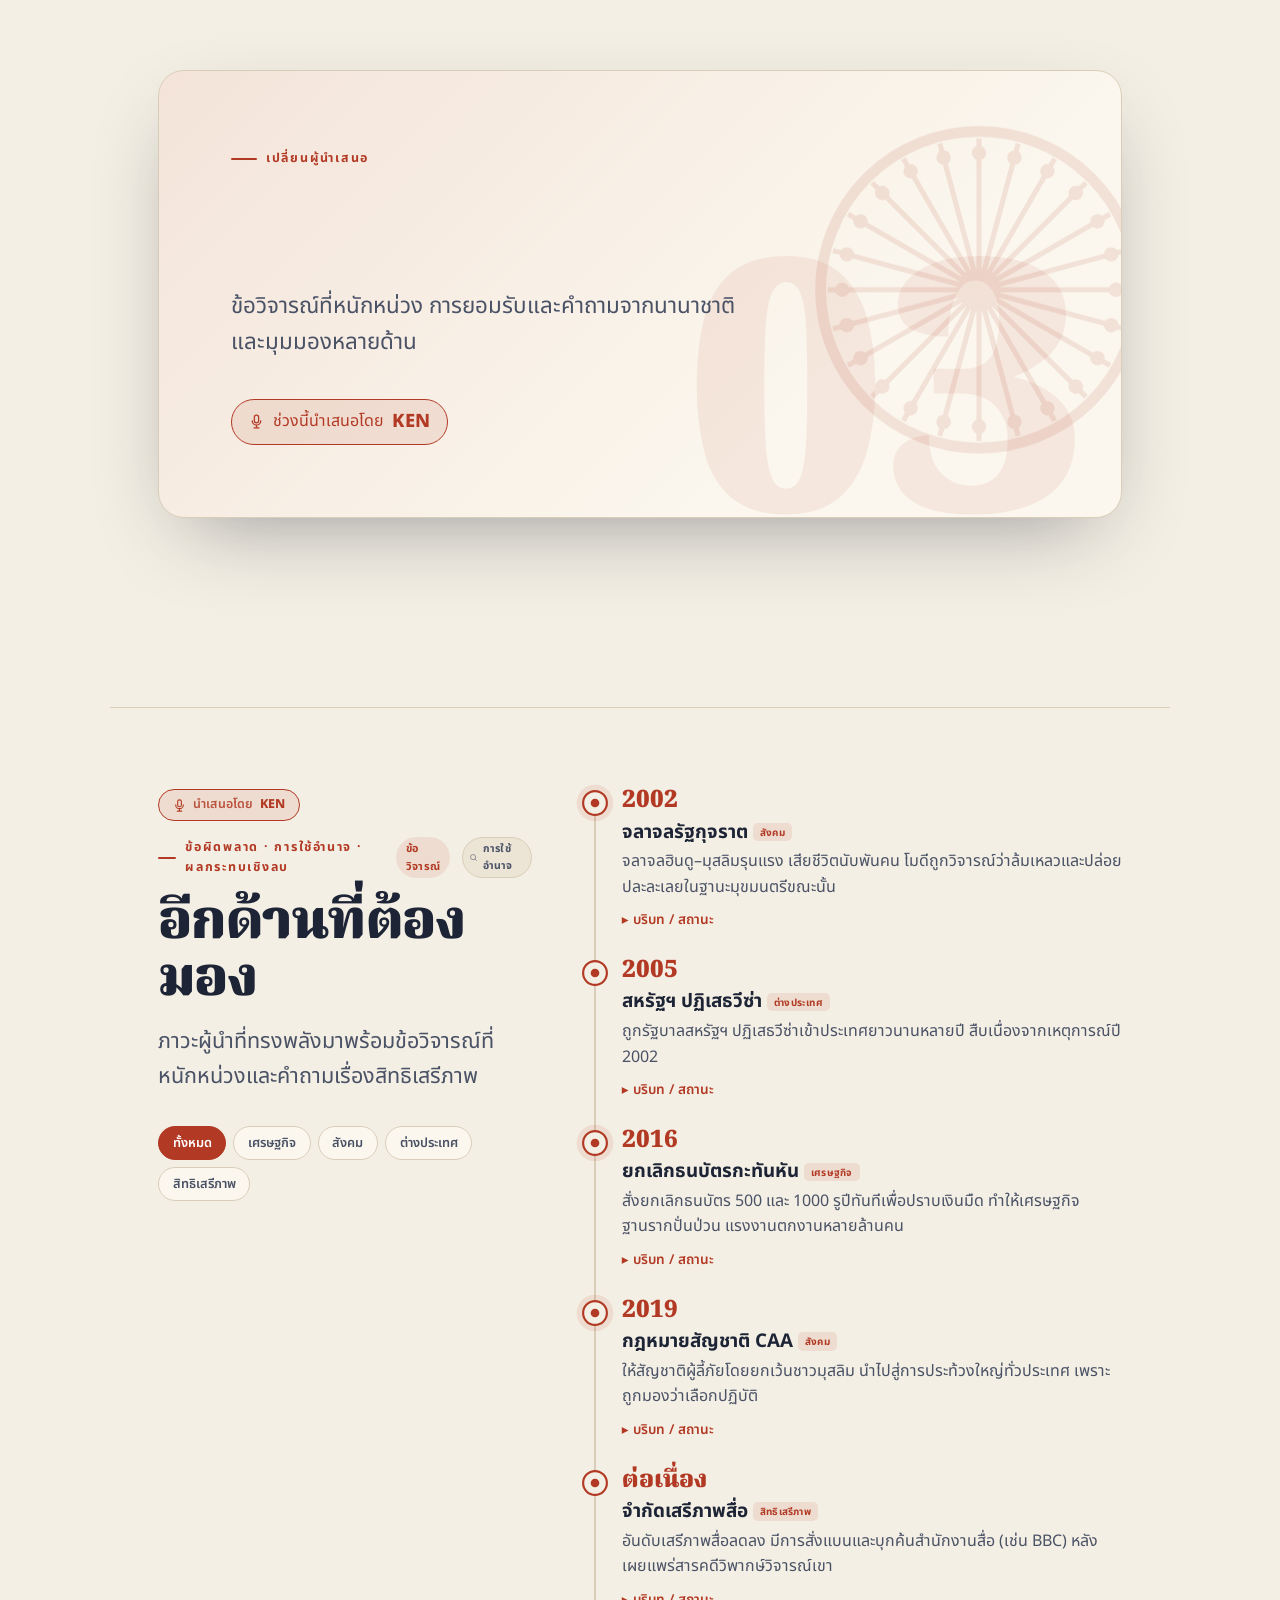
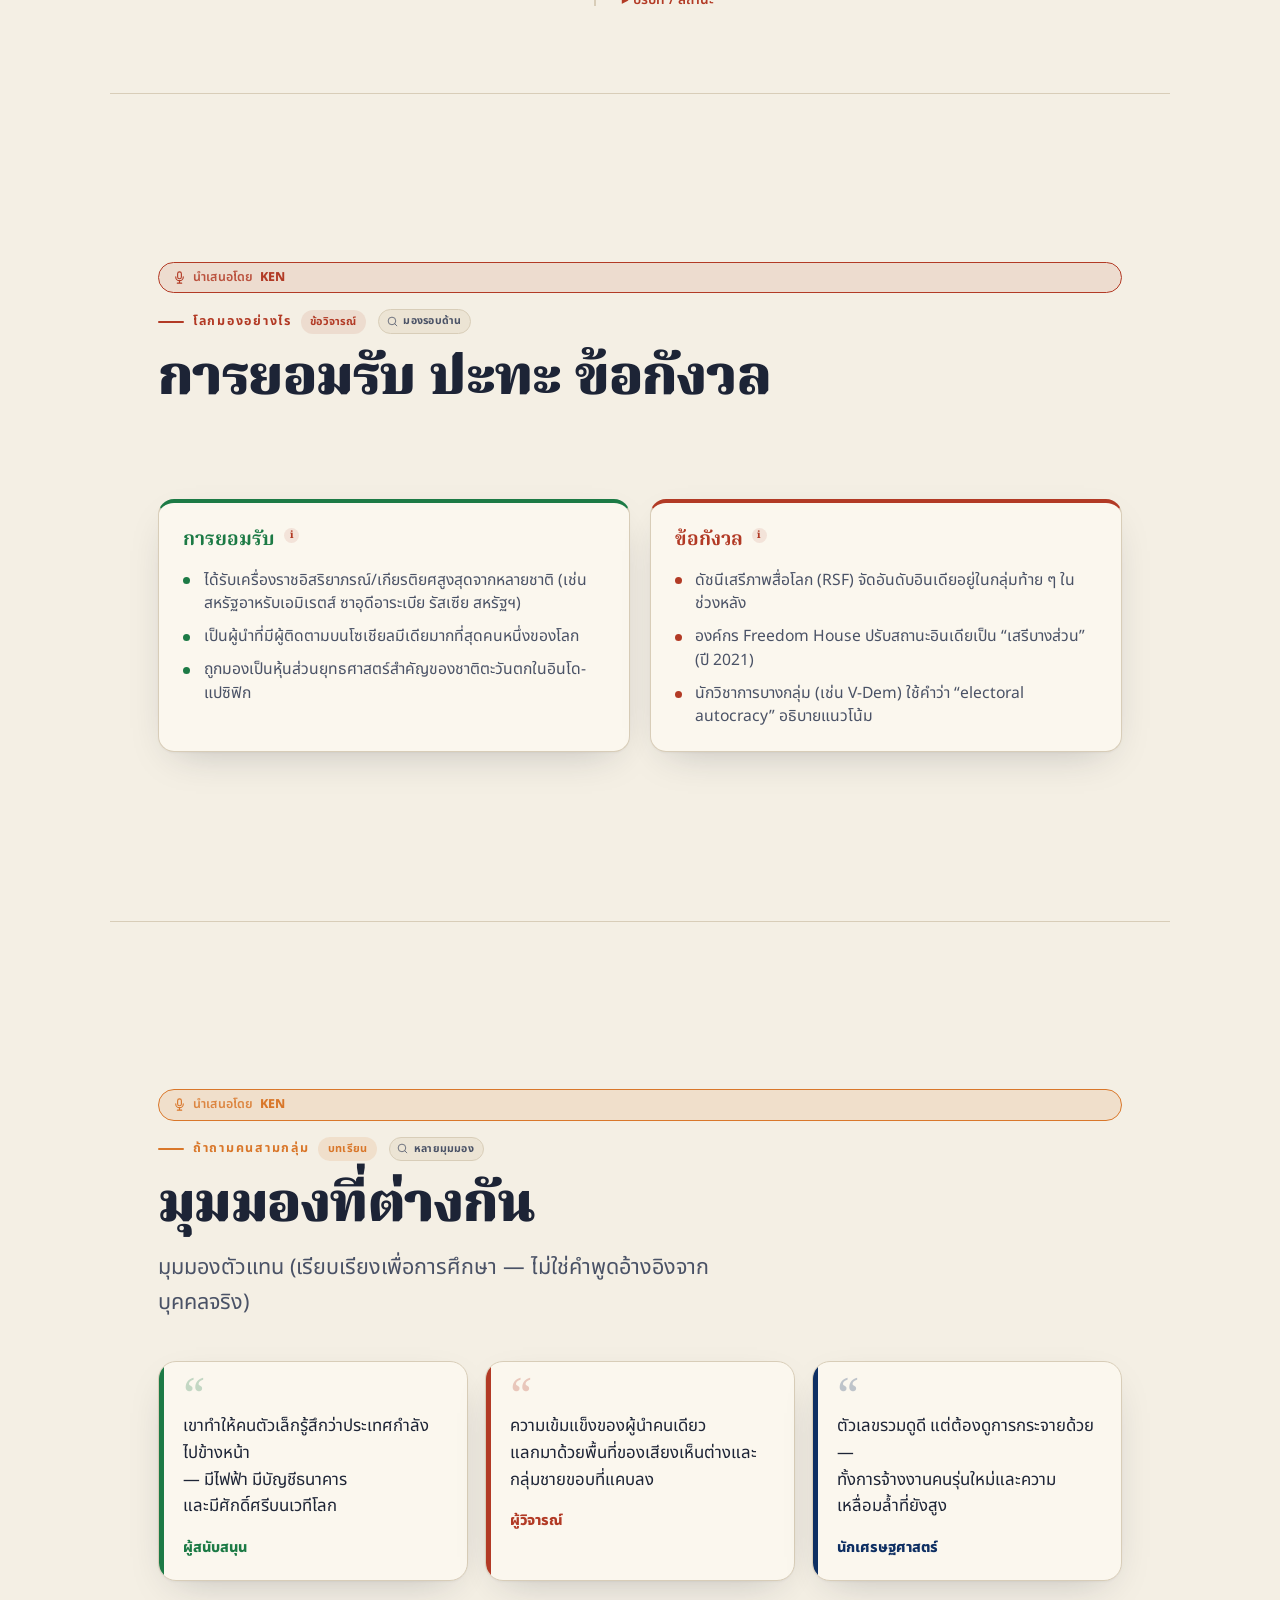
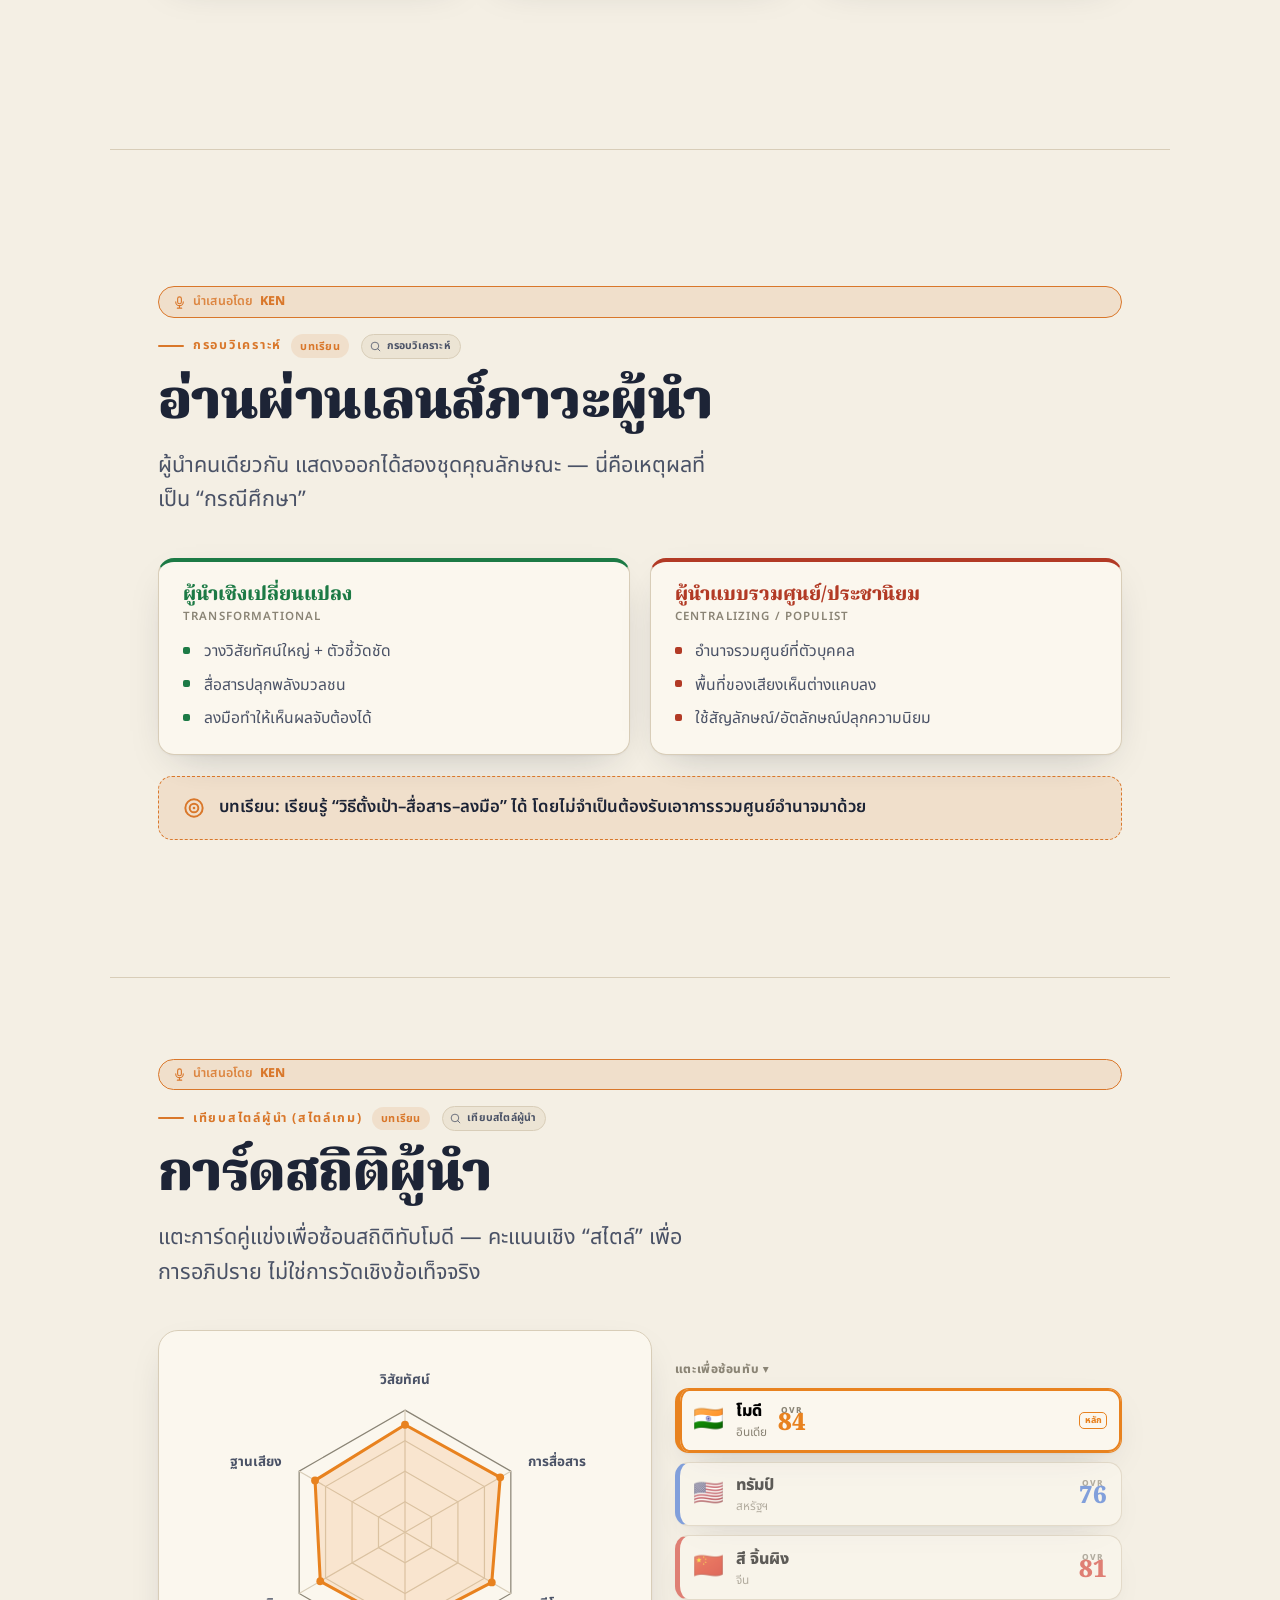
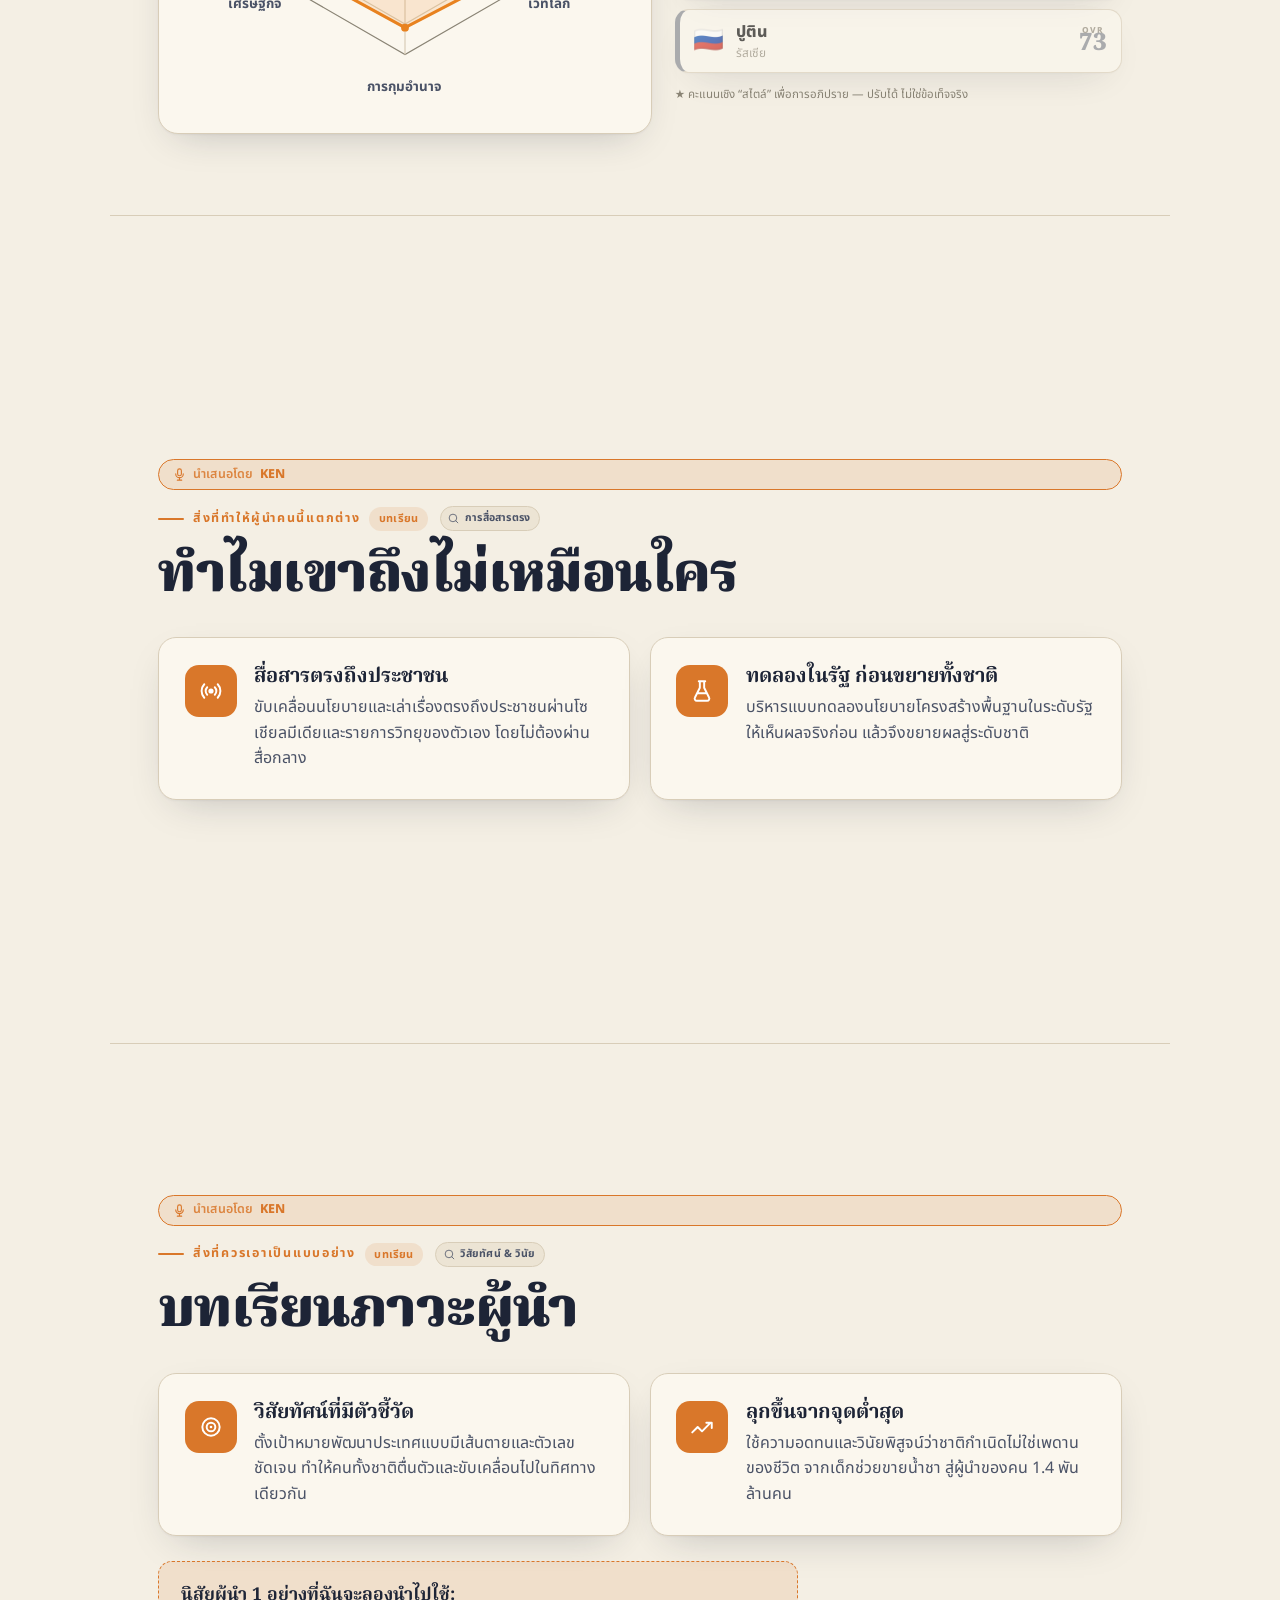
==== commit 6e0db71d: "Fix layout/composition across all slides - Hexagon (slide 17): rebalanced radar geometry (wider view" ====
--- a/index.html
+++ b/index.html
@@ -40,7 +40,7 @@
   --serif: 'Noto Serif Thai', Georgia, serif;
   --sans:  'Noto Sans Thai', system-ui, -apple-system, sans-serif;
 
-  --maxw: 1120px;
+  --maxw: 1060px;
   --ease: cubic-bezier(.22,.61,.36,1);
   --ease-out: cubic-bezier(.16,1,.3,1);
 
@@ -233,7 +233,7 @@
 .fact-mini .v { font-size: 1.15rem; font-weight: 700; margin-top: .25rem; }
 
 .profile-grid {
-  display: grid; grid-template-columns: repeat(auto-fit, minmax(230px, 1fr)); gap: 1rem; margin-top: .5rem;
+  display: grid; grid-template-columns: repeat(auto-fit, minmax(195px, 1fr)); gap: 1rem; margin-top: .5rem;
 }
 .pcard {
   background: var(--card); border: 1px solid var(--line); border-radius: 16px;
@@ -250,6 +250,14 @@
 .pcard .sub { font-size: .92rem; color: var(--ink-soft); }
 
 /* ---------- TIMELINE (มินิไทม์ไลน์อินเทอแรกทีฟ) ---------- */
+.tl-layout { display: grid; grid-template-columns: minmax(0, .82fr) minmax(0, 1.18fr); gap: clamp(1.5rem, 4vw, 3.5rem); align-items: start; }
+.tl-side { position: sticky; top: 5.5rem; }
+.tl-main { min-width: 0; }
+.tl-main .timeline { margin-top: 0; }
+@media (max-width: 880px) {
+  .tl-layout { grid-template-columns: 1fr; gap: 1.2rem; }
+  .tl-side { position: static; }
+}
 .timeline { position: relative; margin-top: 1rem; padding-left: 2.4rem; }
 .timeline::before {
   content: ""; position: absolute; left: 11px; top: 6px; bottom: 6px; width: 2px;
@@ -342,6 +350,8 @@
 
 .quiz-wrap { margin-top: 1rem; }
 .quiz-title { font-family: var(--serif); font-weight: 700; font-size: 1.4rem; margin-bottom: 1rem; display: flex; align-items: center; gap: .6rem; }
+.quiz-title svg { width: 1.6rem; height: 1.6rem; flex: 0 0 auto; color: var(--accent); }
+.notes-panel .np-close svg { width: 16px; height: 16px; }
 .qcard { background: var(--card); border: 1px solid var(--line); border-radius: 16px; padding: 1.3rem 1.4rem; margin-bottom: 1rem; box-shadow: var(--shadow); }
 .qcard .q { font-weight: 700; font-size: 1.08rem; margin-bottom: .9rem; }
 .qcard .choices { display: grid; gap: .55rem; }
@@ -1126,12 +1136,13 @@
 .kw { display: inline-block; opacity: 0; transform: translateY(.5em) scale(.92); transition: opacity .5s var(--ease-out), transform .5s var(--ease-out); transition-delay: var(--ki, 0ms); }
 [data-reveal].is-visible [data-kinetic] .kw, .voice.is-visible .kw { opacity: 1; transform: none; }
 
-/* ---------- #17 line-draw icons ---------- */
-.bico svg path, .sico svg path, .pico svg path { stroke-dasharray: 150; stroke-dashoffset: 150; }
-.bigcard.is-visible .bico svg path { animation: drawIcon 1s var(--ease) .2s forwards; }
-.split-card.is-visible .sico svg path { animation: drawIcon 1s var(--ease) .2s forwards; }
-.pcard.is-visible .pico svg path { animation: drawIcon 1s var(--ease) .2s forwards; }
-@keyframes drawIcon { to { stroke-dashoffset: 0; } }
+/* ---------- #17 line-draw icons — ไอคอนแสดงปกติเสมอ, "วาด" เป็นลูกเล่นตอนโผล่เท่านั้น ---------- */
+@media (prefers-reduced-motion: no-preference) {
+  body:not(.motion-off) .bigcard.is-visible .bico svg path,
+  body:not(.motion-off) .split-card.is-visible .sico svg path,
+  body:not(.motion-off) .pcard.is-visible .pico svg path { stroke-dasharray: 150; animation: drawIcon 1s var(--ease) .2s; }
+}
+@keyframes drawIcon { from { stroke-dashoffset: 150; } to { stroke-dashoffset: 0; } }
 
 /* ---------- #14 journey route on India map ---------- */
 .in-route { fill: none; stroke: var(--saffron); stroke-width: 1.6; stroke-dasharray: 4 3; stroke-dashoffset: 90; opacity: 0; }
@@ -1182,13 +1193,13 @@
 /* ============================================================================
    ★ การ์ดสถิติผู้นำ (hexagon radar)
    ============================================================================ */
-.hexwrap { display: grid; grid-template-columns: 1fr minmax(220px, 290px); gap: 1.6rem; align-items: center; margin-top: .5rem; }
-.radar { background: var(--card); border: 1px solid var(--line); border-radius: 20px; padding: .8rem; box-shadow: var(--shadow); }
-.radar svg { width: 100%; height: auto; display: block; overflow: visible; }
+.hexwrap { display: grid; grid-template-columns: 1.05fr .95fr; gap: 1.4rem; align-items: center; margin-top: .5rem; }
+.radar { background: var(--card); border: 1px solid var(--line); border-radius: 20px; padding: 1.1rem; box-shadow: var(--shadow); display: grid; place-items: center; }
+.radar svg { width: 100%; max-width: 440px; height: auto; display: block; margin: 0 auto; overflow: visible; }
 .rad-grid { fill: none; stroke: var(--line); stroke-width: 1; }
 .rad-grids polygon:last-child { stroke: var(--ink-faint); }
 .rad-axis { stroke: var(--line); stroke-width: 1; }
-.rad-label { fill: var(--ink-soft); font-family: var(--sans); font-size: 12px; font-weight: 700; }
+.rad-label { fill: var(--ink-soft); font-family: var(--sans); font-size: 11px; font-weight: 700; }
 .rad-poly { fill: var(--c); fill-opacity: .15; stroke: var(--c); stroke-width: 2.5; stroke-linejoin: round; transform-box: fill-box; transform-origin: center; transition: opacity .5s var(--ease-out), transform .6s var(--ease-out); }
 .rad-poly.off { opacity: 0; transform: scale(.2); pointer-events: none; }
 .rad-poly.on { opacity: 1; transform: scale(1); }
@@ -1796,7 +1807,7 @@
       type: 'hexagon',
       title: 'การ์ดสถิติผู้นำ',
       lead: 'แตะการ์ดคู่แข่งเพื่อซ้อนสถิติทับโมดี — คะแนนเชิง “สไตล์” เพื่อการอภิปราย ไม่ใช่การวัดเชิงข้อเท็จจริง',
-      axes: ['วิสัยทัศน์', 'การสื่อสาร', 'อิทธิพลเวทีโลก', 'การกุมอำนาจ', 'เศรษฐกิจ', 'ฐานความนิยม'],
+      axes: ['วิสัยทัศน์', 'การสื่อสาร', 'เวทีโลก', 'การกุมอำนาจ', 'เศรษฐกิจ', 'ฐานเสียง'],
       illustrative: true,
       leaders: [
         { key: 'modi',  name: 'โมดี',       country: 'อินเดีย', flag: '🇮🇳', color: '#e8821f', stats: [88, 90, 82, 78, 80, 85] },
@@ -2000,6 +2011,10 @@
     tts: P('M5 5h14a2 2 0 0 1 2 2v5a2 2 0 0 1-2 2H10l-4 3v-3H5a2 2 0 0 1-2-2V7a2 2 0 0 1 2-2z') + P('M8.5 9.5v1 M11.5 8.5v3 M14.5 7.5v5 M17 9v2', 'stroke-width="1.6"'),
     ttsOff: P('M5 5h14a2 2 0 0 1 2 2v5a2 2 0 0 1-2 2H10l-4 3v-3H5a2 2 0 0 1-2-2V7a2 2 0 0 1 2-2z') + P('M4 4l16 16', 'stroke-width="2"'),
   };
+  /* ทำให้ทุกไอคอนเป็น <svg> ครบสมบูรณ์ (หลายตัวเดิมเป็น path/rect เปล่า → ไม่เรนเดอร์) */
+  Object.keys(ICONS).forEach(k => {
+    if (ICONS[k].slice(0, 4) !== '<svg') ICONS[k] = `<svg viewBox="0 0 24 24" aria-hidden="true">${ICONS[k]}</svg>`;
+  });
 
   /* ---------- จักรอโศก (Ashoka Chakra) 24 ซี่ ---------- */
   function chakra(stroke) {
@@ -2102,20 +2117,26 @@
           <button type="button" class="tlf active" data-theme="all">ทั้งหมด</button>
           ${Object.keys(themes).map(k => `<button type="button" class="tlf" data-theme="${esc(k)}">${esc(themes[k])}</button>`).join('')}
         </div>` : '';
-      return `${head}
-        <h2 data-reveal style="--d:80ms">${esc(s.title)}</h2>
-        ${s.lead ? `<p class="lead" data-reveal style="--d:180ms">${esc(s.lead)}</p>` : ''}
-        ${filterHTML}
-        <div class="timeline" data-timeline>
-          <div class="rail-fill"></div>
-          ${s.timeline.map((t, i) => `<div class="tl-item ${t.accent ? 'accent' : ''} ${t.warn ? 'warn' : ''}" data-reveal data-tl data-theme="${esc(t.theme || '')}" style="--d:${i * 140}ms">
-            <div class="dot"></div>
-            <div class="tl-year">${esc(t.year)}</div>
-            <div class="tl-head">${esc(t.head)}${t.theme && themes ? ` <span class="tl-tag">${esc(themes[t.theme] || '')}</span>` : ''}</div>
-            <div class="tl-body">${esc(t.body)}</div>
-            ${t.context ? `<details class="tl-context"><summary>บริบท / สถานะ</summary><div>${esc(t.context)}</div></details>` : ''}
-          </div>`).join('')}
-        </div>`;
+      return `<div class="tl-layout">
+        <div class="tl-side">
+          ${head}
+          <h2 data-reveal style="--d:80ms">${esc(s.title)}</h2>
+          ${s.lead ? `<p class="lead" data-reveal style="--d:180ms">${esc(s.lead)}</p>` : ''}
+          ${filterHTML}
+        </div>
+        <div class="tl-main">
+          <div class="timeline" data-timeline>
+            <div class="rail-fill"></div>
+            ${s.timeline.map((t, i) => `<div class="tl-item ${t.accent ? 'accent' : ''} ${t.warn ? 'warn' : ''}" data-reveal data-tl data-theme="${esc(t.theme || '')}" style="--d:${i * 140}ms">
+              <div class="dot"></div>
+              <div class="tl-year">${esc(t.year)}</div>
+              <div class="tl-head">${esc(t.head)}${t.theme && themes ? ` <span class="tl-tag">${esc(themes[t.theme] || '')}</span>` : ''}</div>
+              <div class="tl-body">${esc(t.body)}</div>
+              ${t.context ? `<details class="tl-context"><summary>บริบท / สถานะ</summary><div>${esc(t.context)}</div></details>` : ''}
+            </div>`).join('')}
+          </div>
+        </div>
+      </div>`;
     }
 
     if (s.type === 'cards') {
@@ -2533,7 +2554,7 @@
 
   /* เรดาร์หกเหลี่ยม (hexagon stat) — เทียบสไตล์ผู้นำแบบเกม */
   function hexRadarHTML(s) {
-    const cx = 175, cy = 168, R = 118, N = 6;
+    const VW = 360, VH = 300, cx = 180, cy = 150, R = 100, N = 6;
     const ang = i => (-90 + i * 60) * Math.PI / 180;
     const pt = (i, r) => [ +(cx + r * Math.cos(ang(i))).toFixed(1), +(cy + r * Math.sin(ang(i))).toFixed(1) ];
     const polyPts = (radii) => radii.map((r, i) => pt(i, r).join(',')).join(' ');
@@ -2541,9 +2562,9 @@
       `<polygon class="rad-grid" points="${polyPts(Array(N).fill(R * L))}"/>`).join('');
     const axisLines = Array.from({ length: N }, (_, i) => { const [x, y] = pt(i, R); return `<line class="rad-axis" x1="${cx}" y1="${cy}" x2="${x}" y2="${y}"/>`; }).join('');
     const labels = s.axes.map((a, i) => {
-      const [x, y] = pt(i, R + 20);
+      const [x, y] = pt(i, R + 16);
       const anchor = (i === 0 || i === 3) ? 'middle' : (x > cx ? 'start' : 'end');
-      const dy = i === 0 ? -4 : i === 3 ? 12 : 4;
+      const dy = i === 0 ? -5 : i === 3 ? 14 : 4;
       return `<text class="rad-label" x="${x}" y="${(y + dy).toFixed(1)}" text-anchor="${anchor}">${esc(a)}</text>`;
     }).join('');
     const polys = s.leaders.map((ld, li) =>
@@ -2557,7 +2578,7 @@
       </button>`).join('');
     return `<div class="hexwrap" data-reveal style="--d:240ms" data-hex>
         <div class="radar">
-          <svg viewBox="0 0 350 350" data-radar aria-label="เรดาร์เทียบสถิติผู้นำ">
+          <svg viewBox="0 0 ${VW} ${VH}" data-radar aria-label="เรดาร์เทียบสถิติผู้นำ">
             <g class="rad-grids">${grid}</g>
             ${axisLines}
             <g class="rad-polys">${polys}</g>
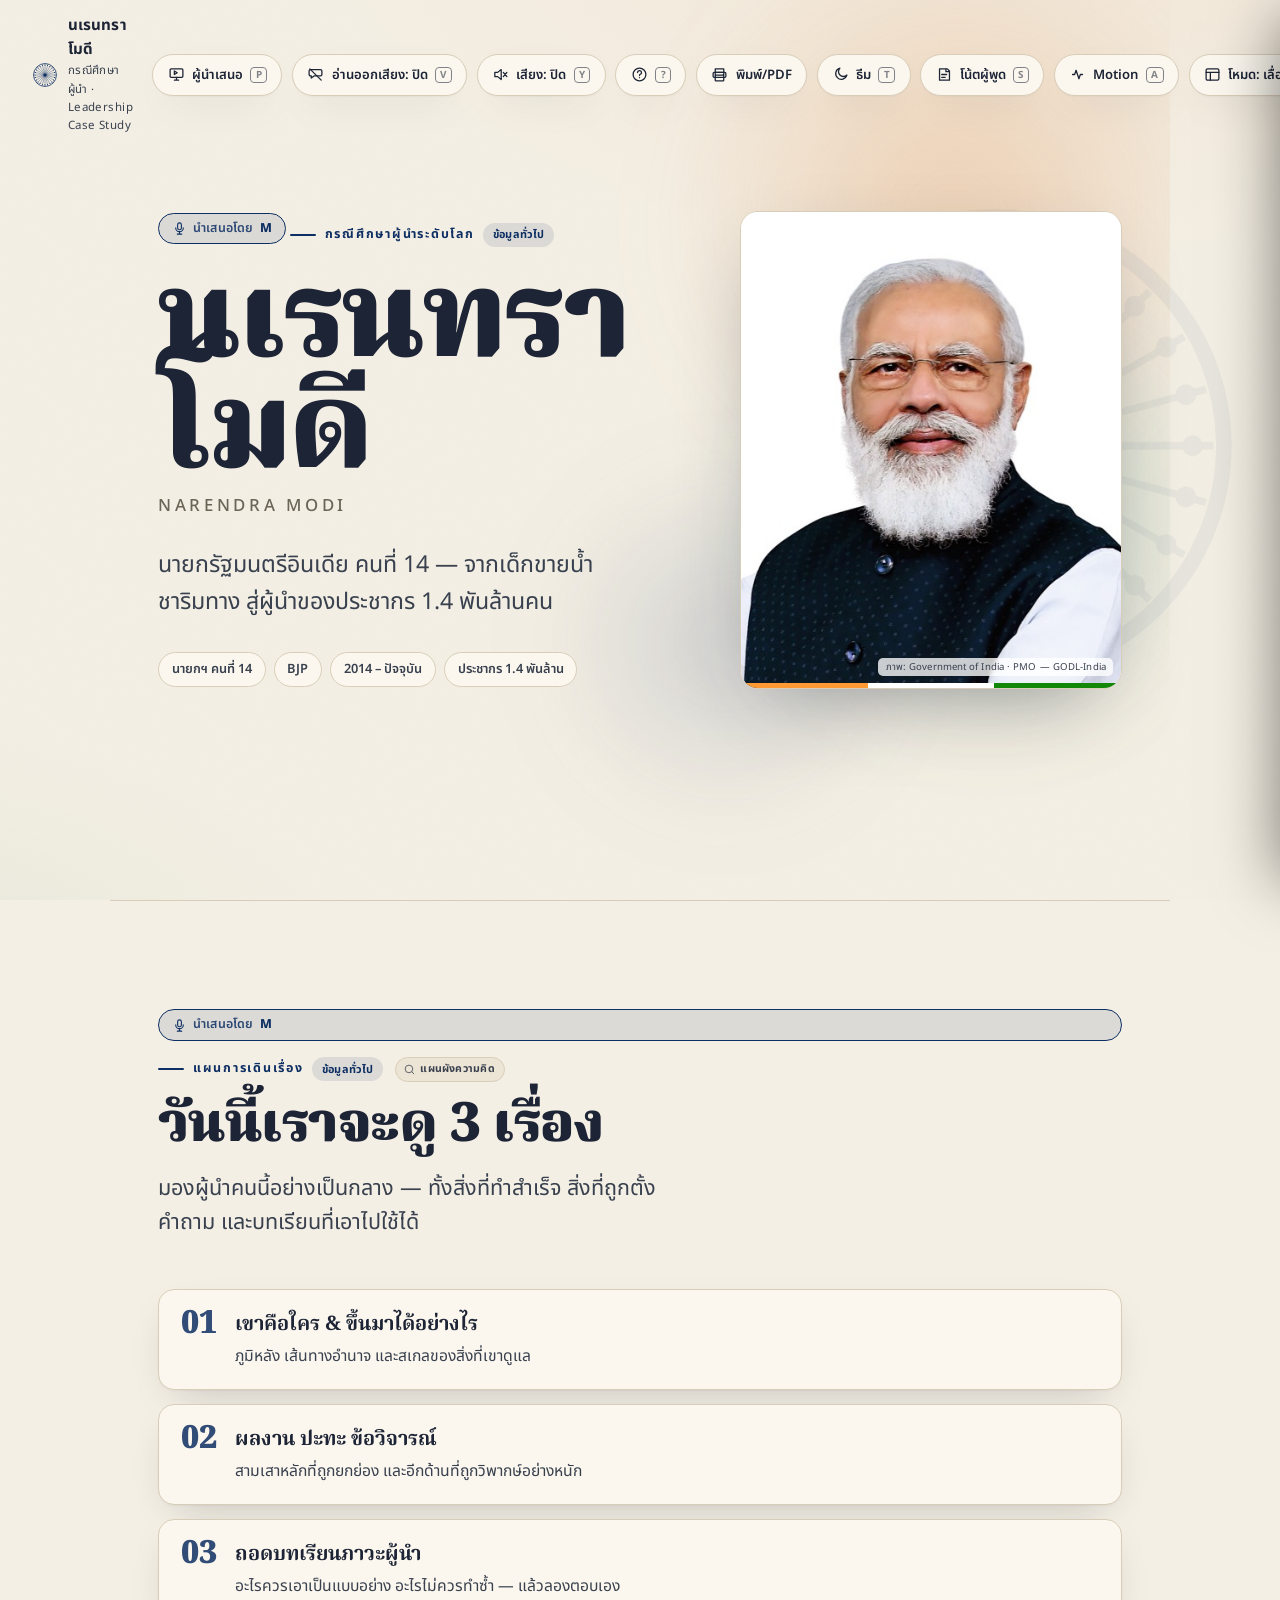
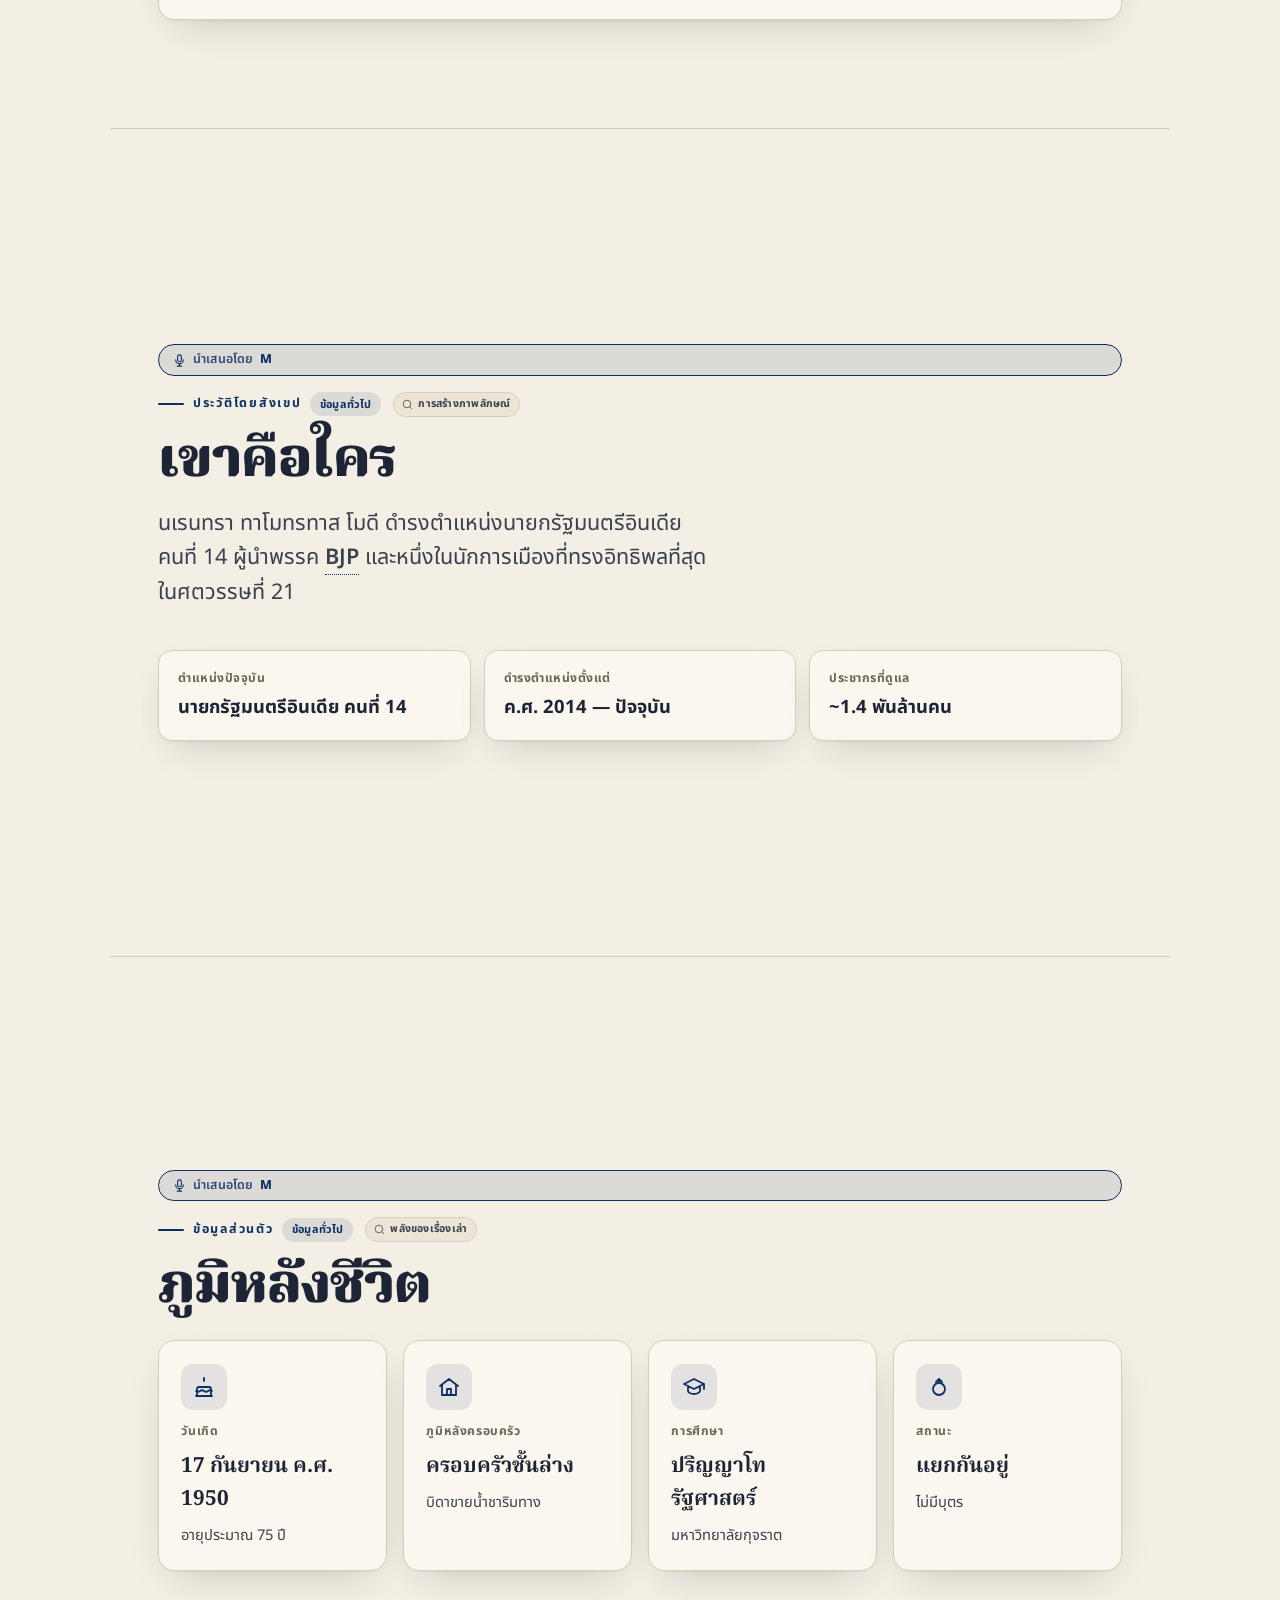
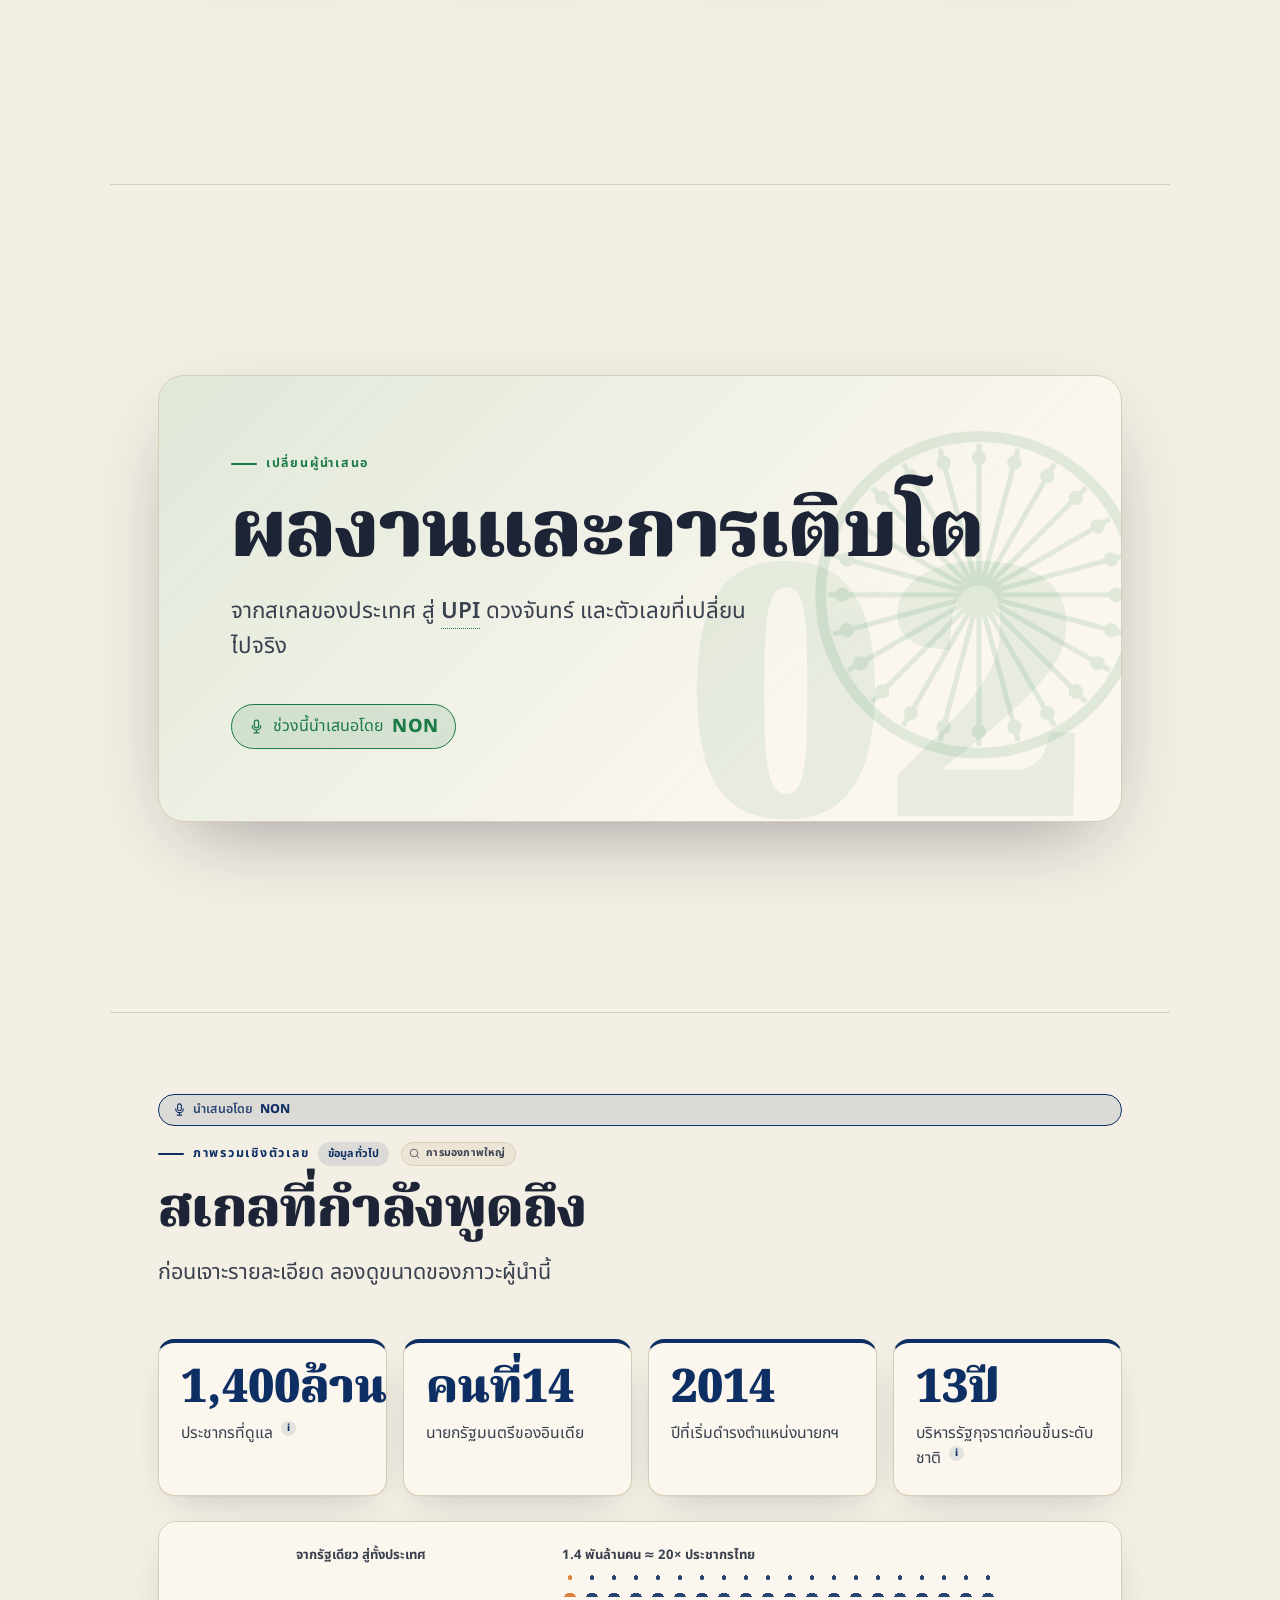
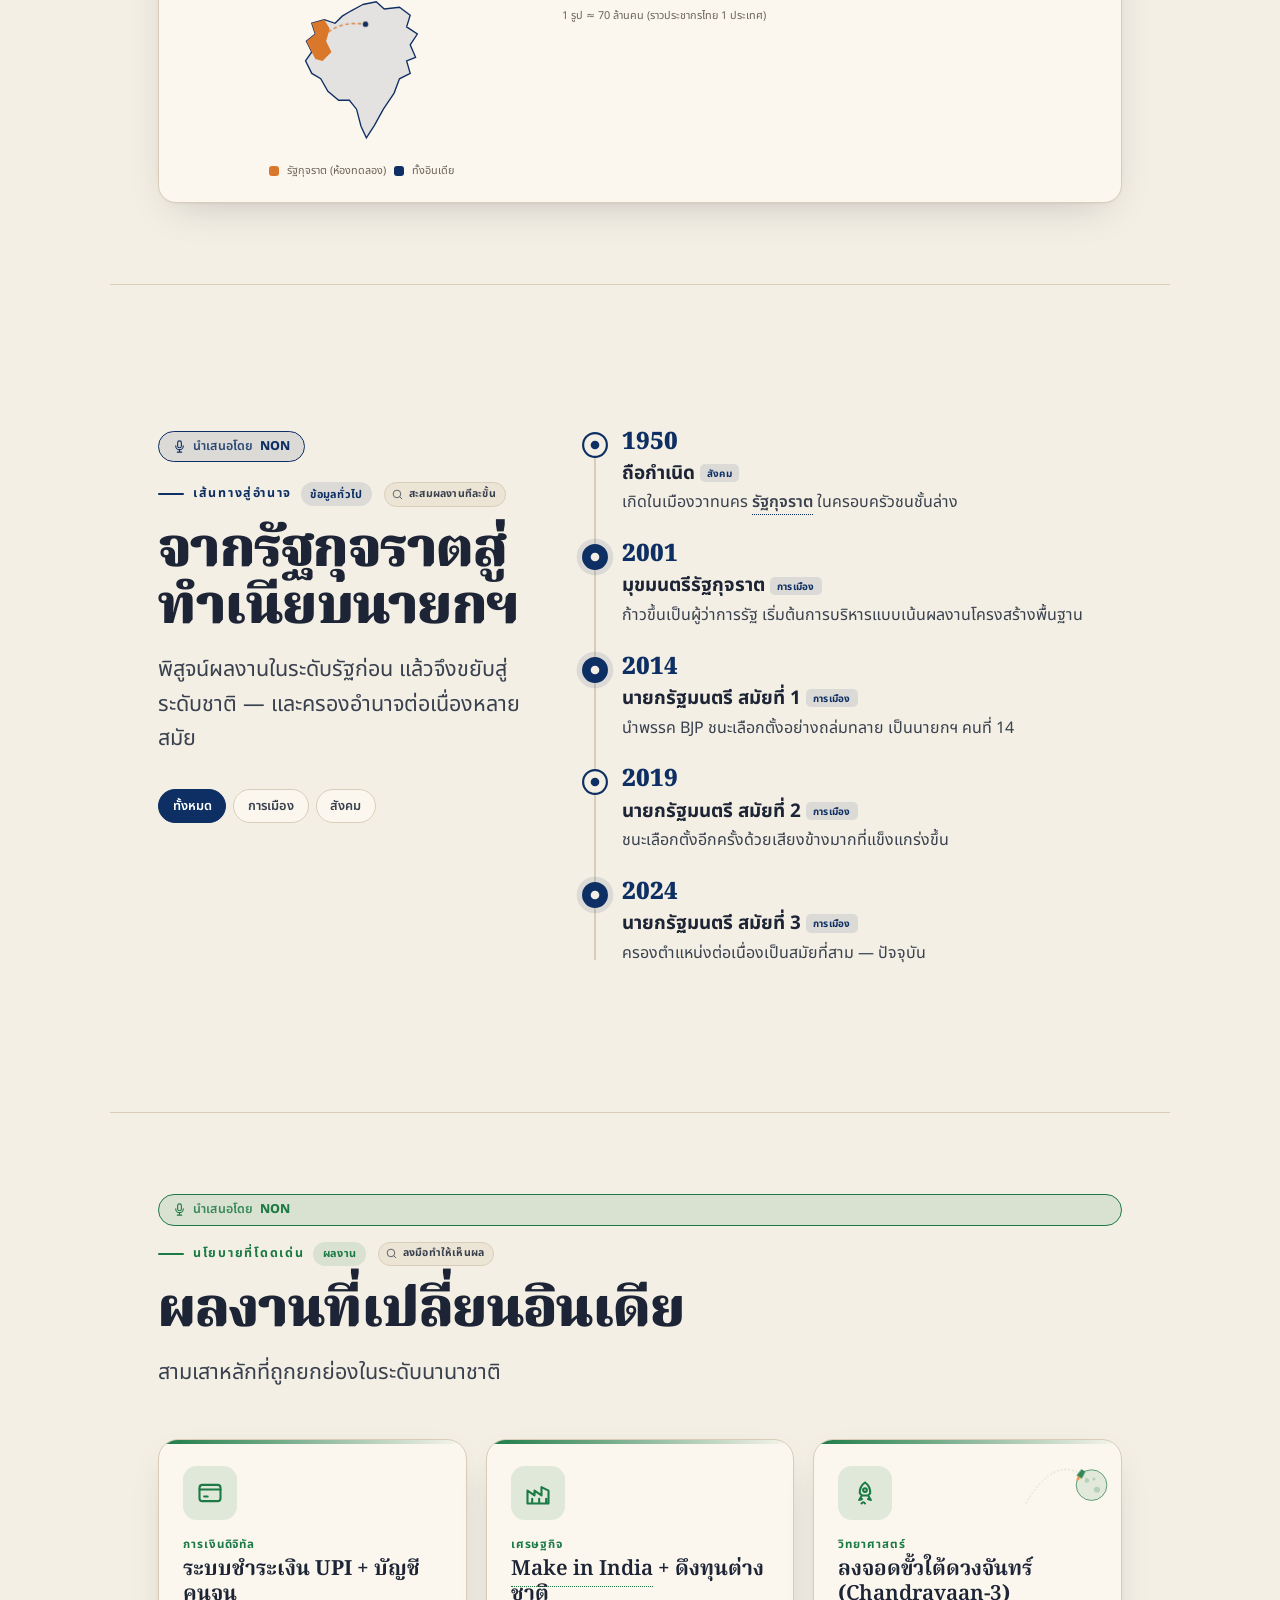
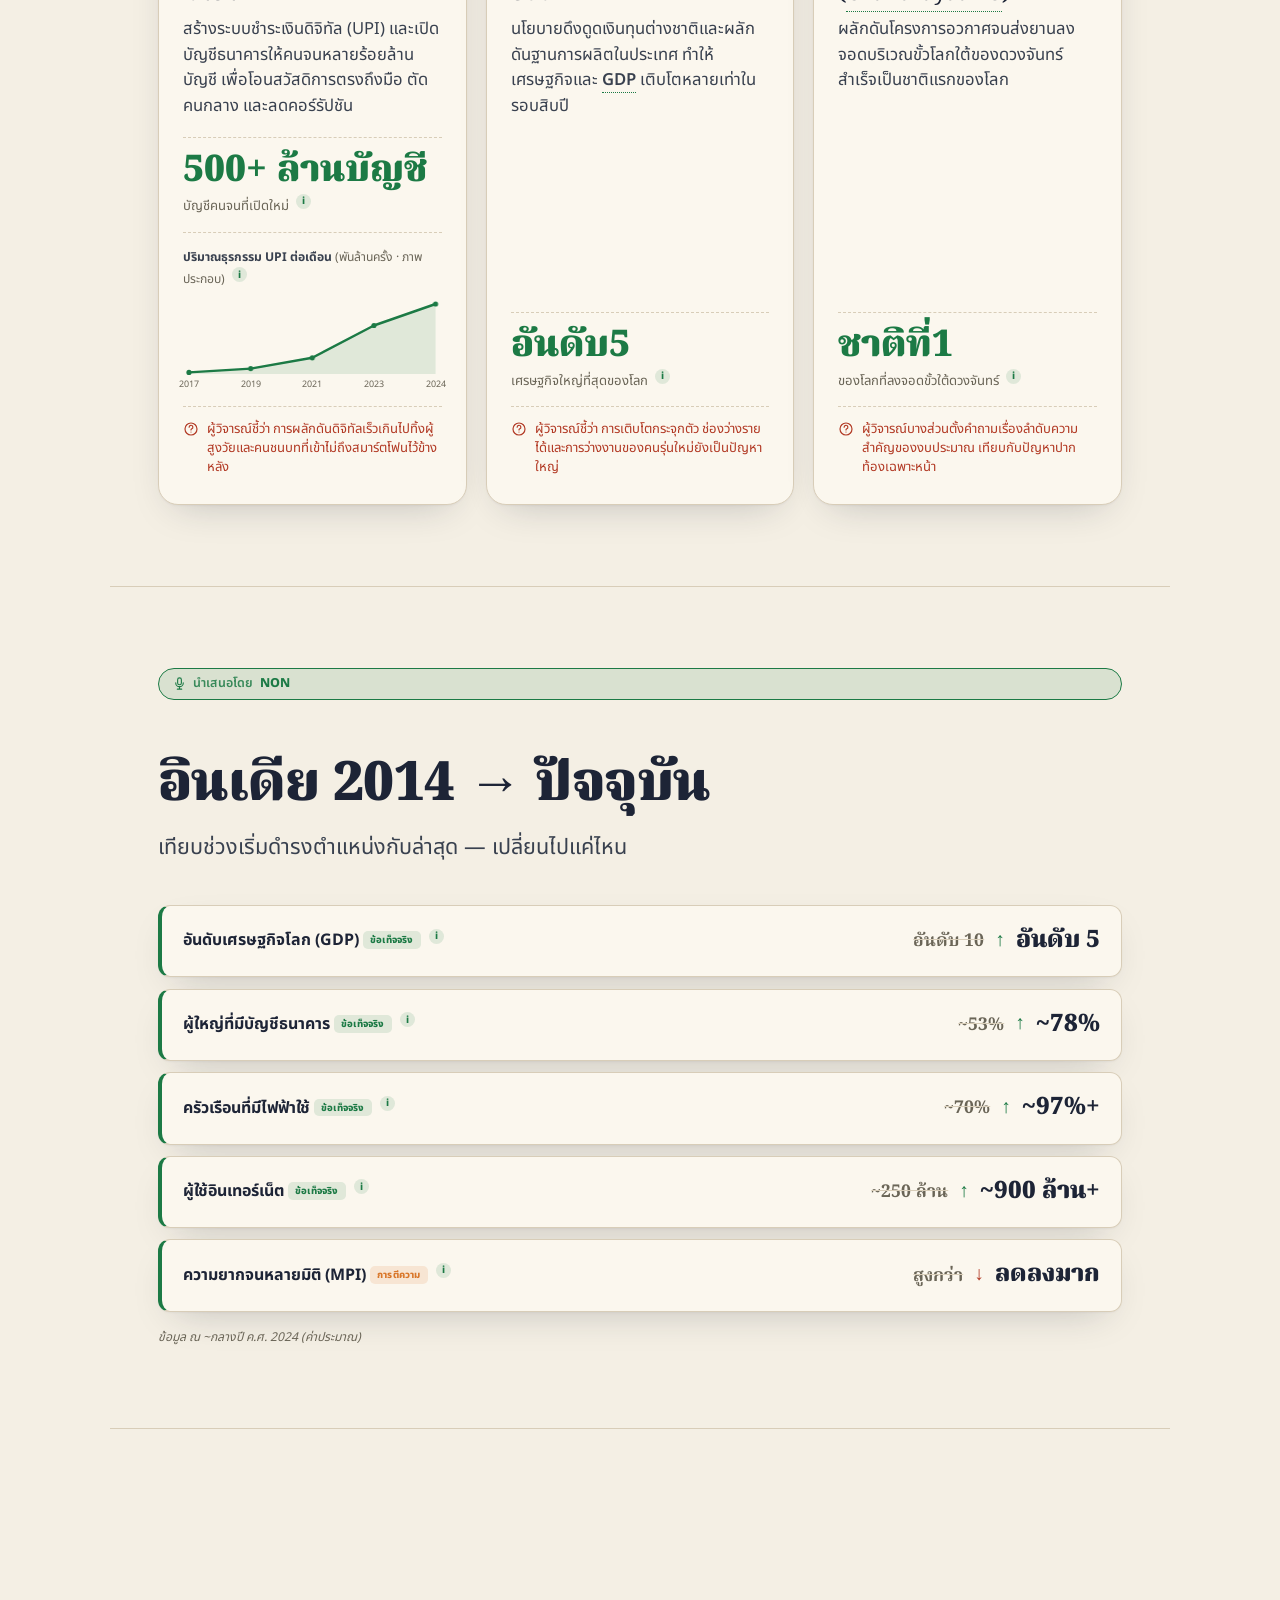
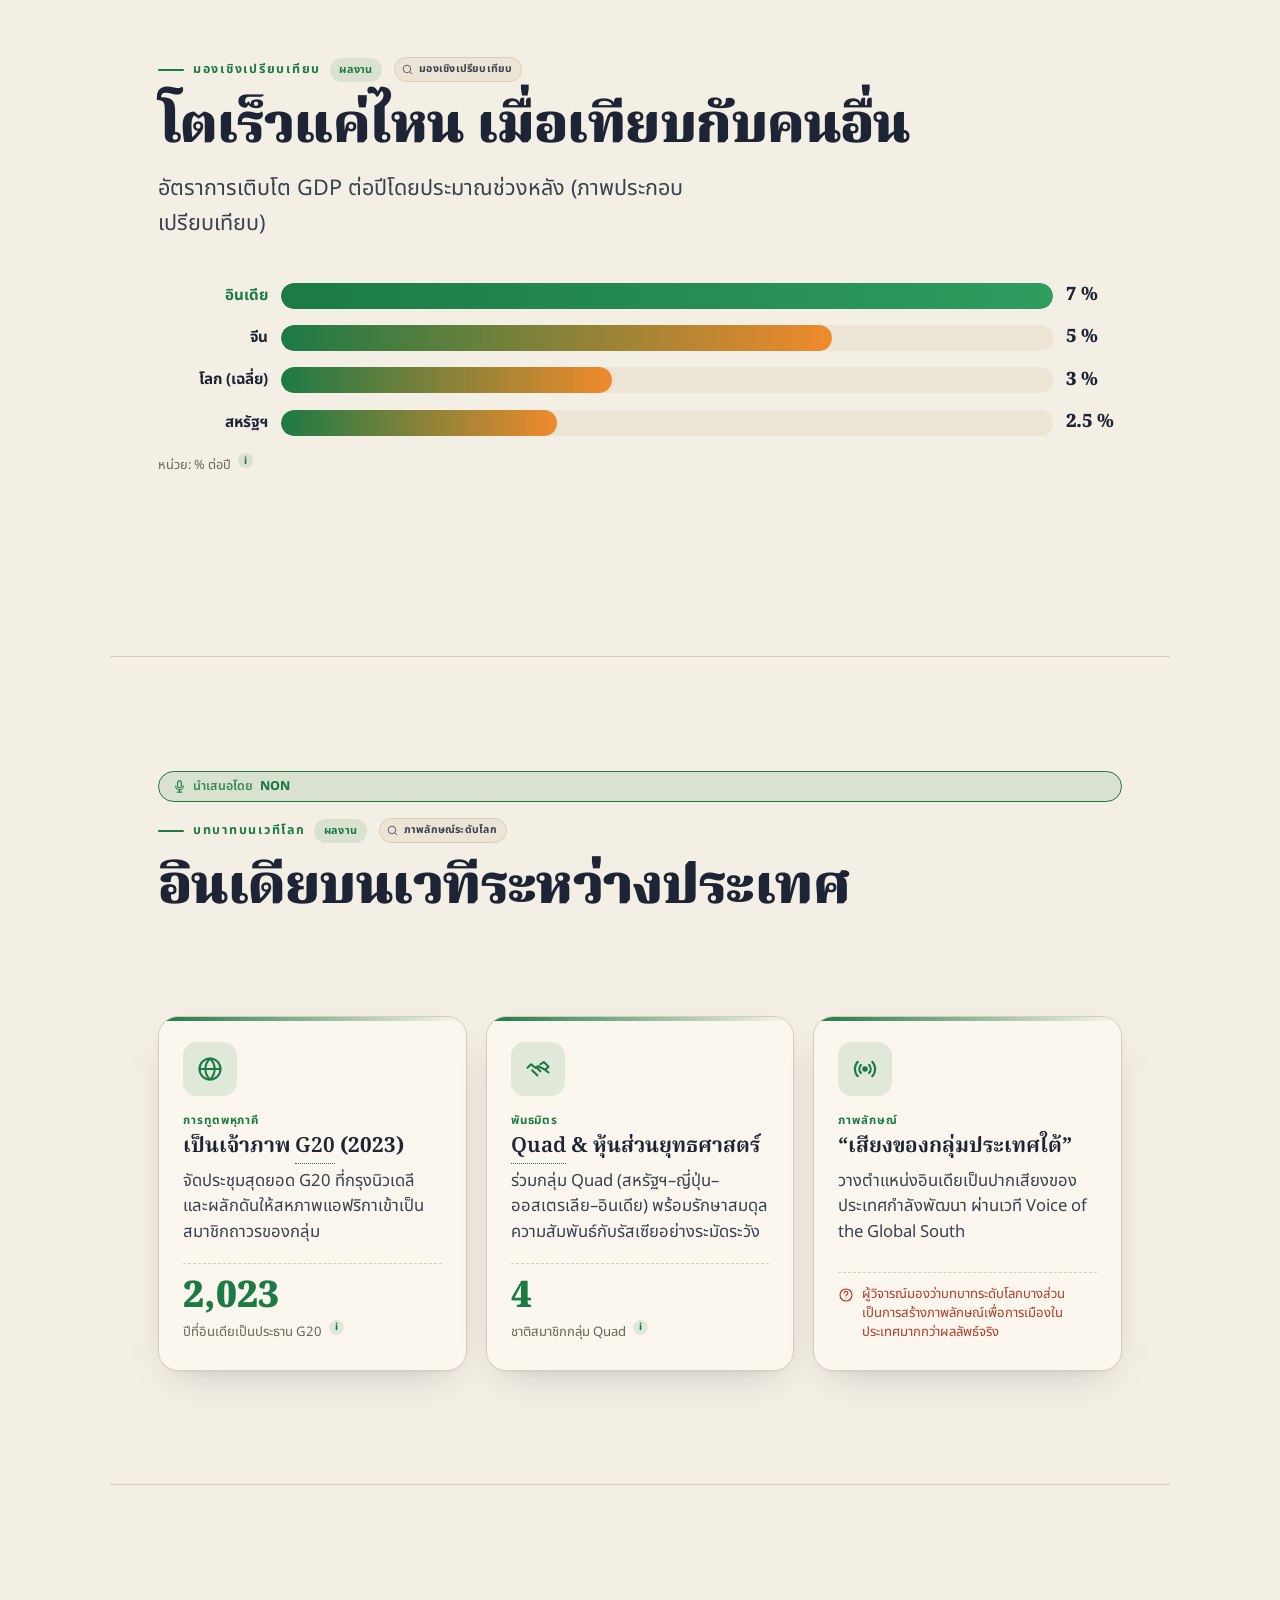
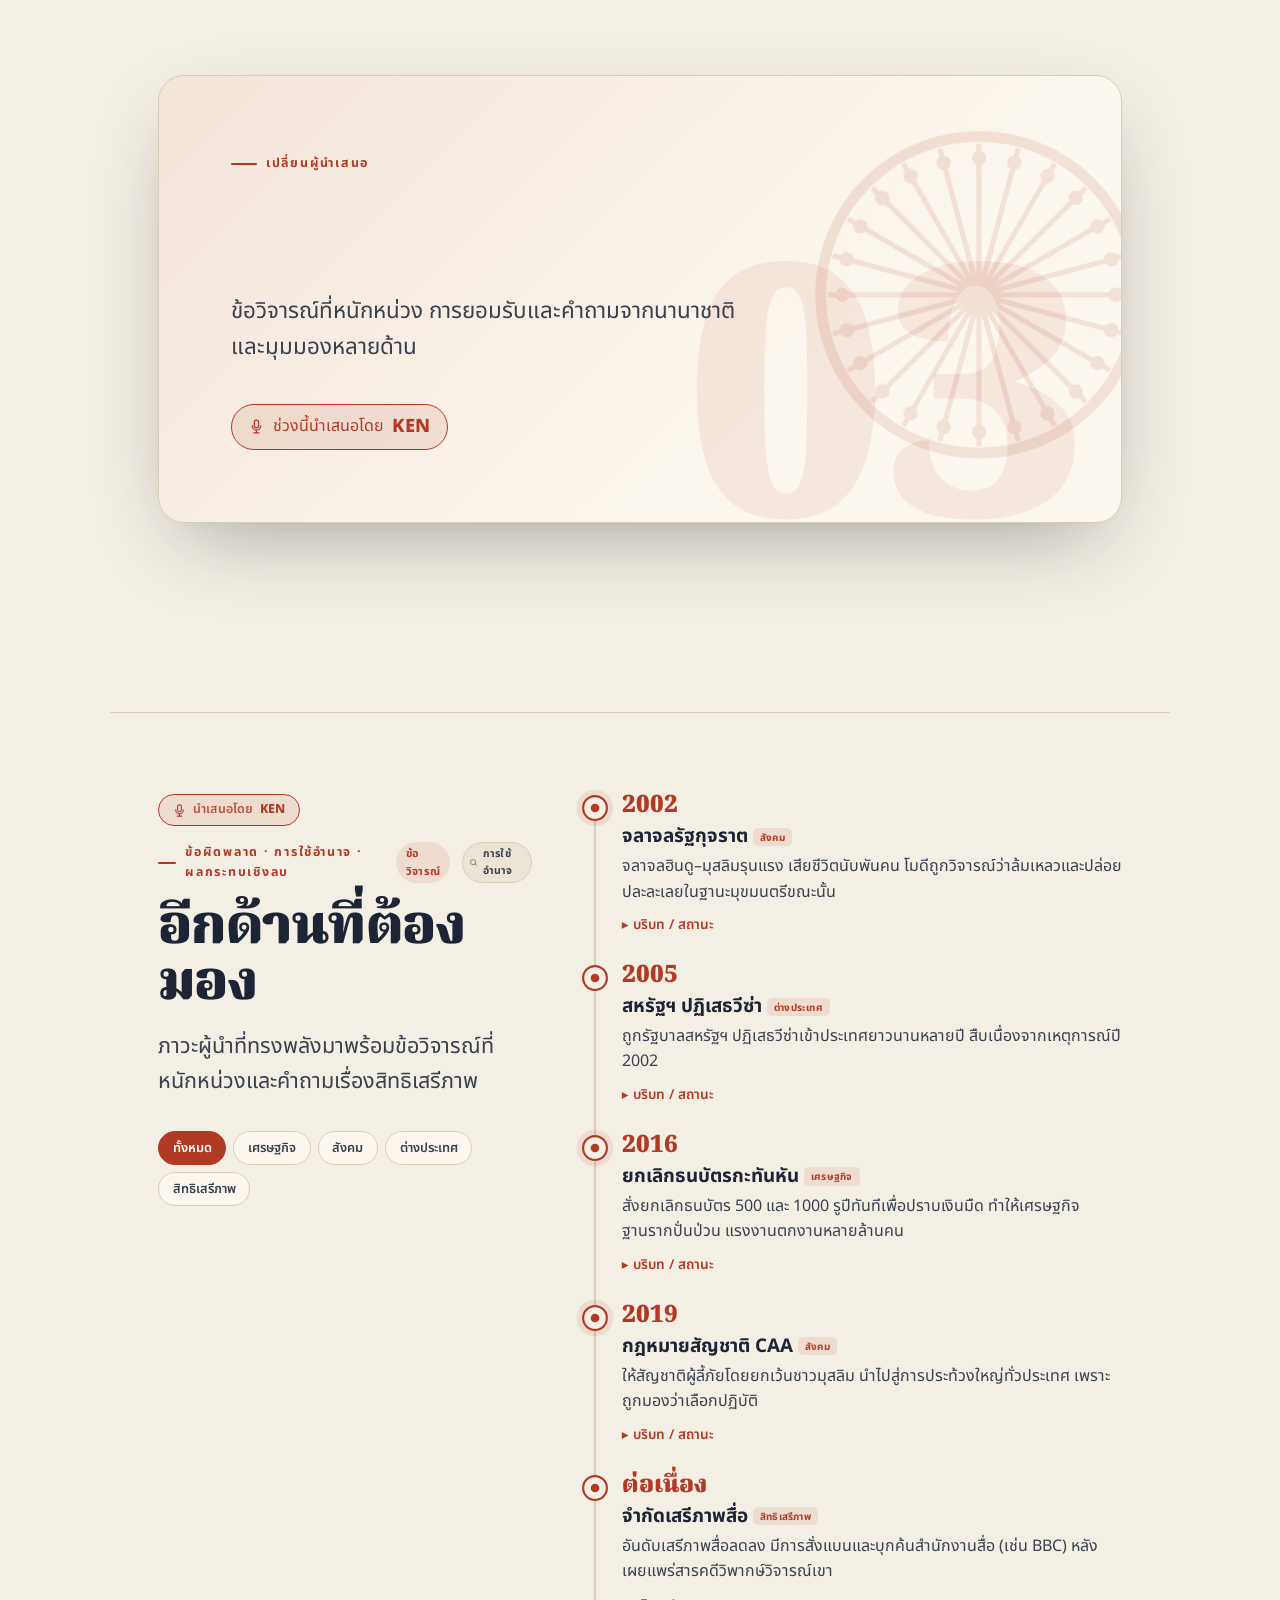
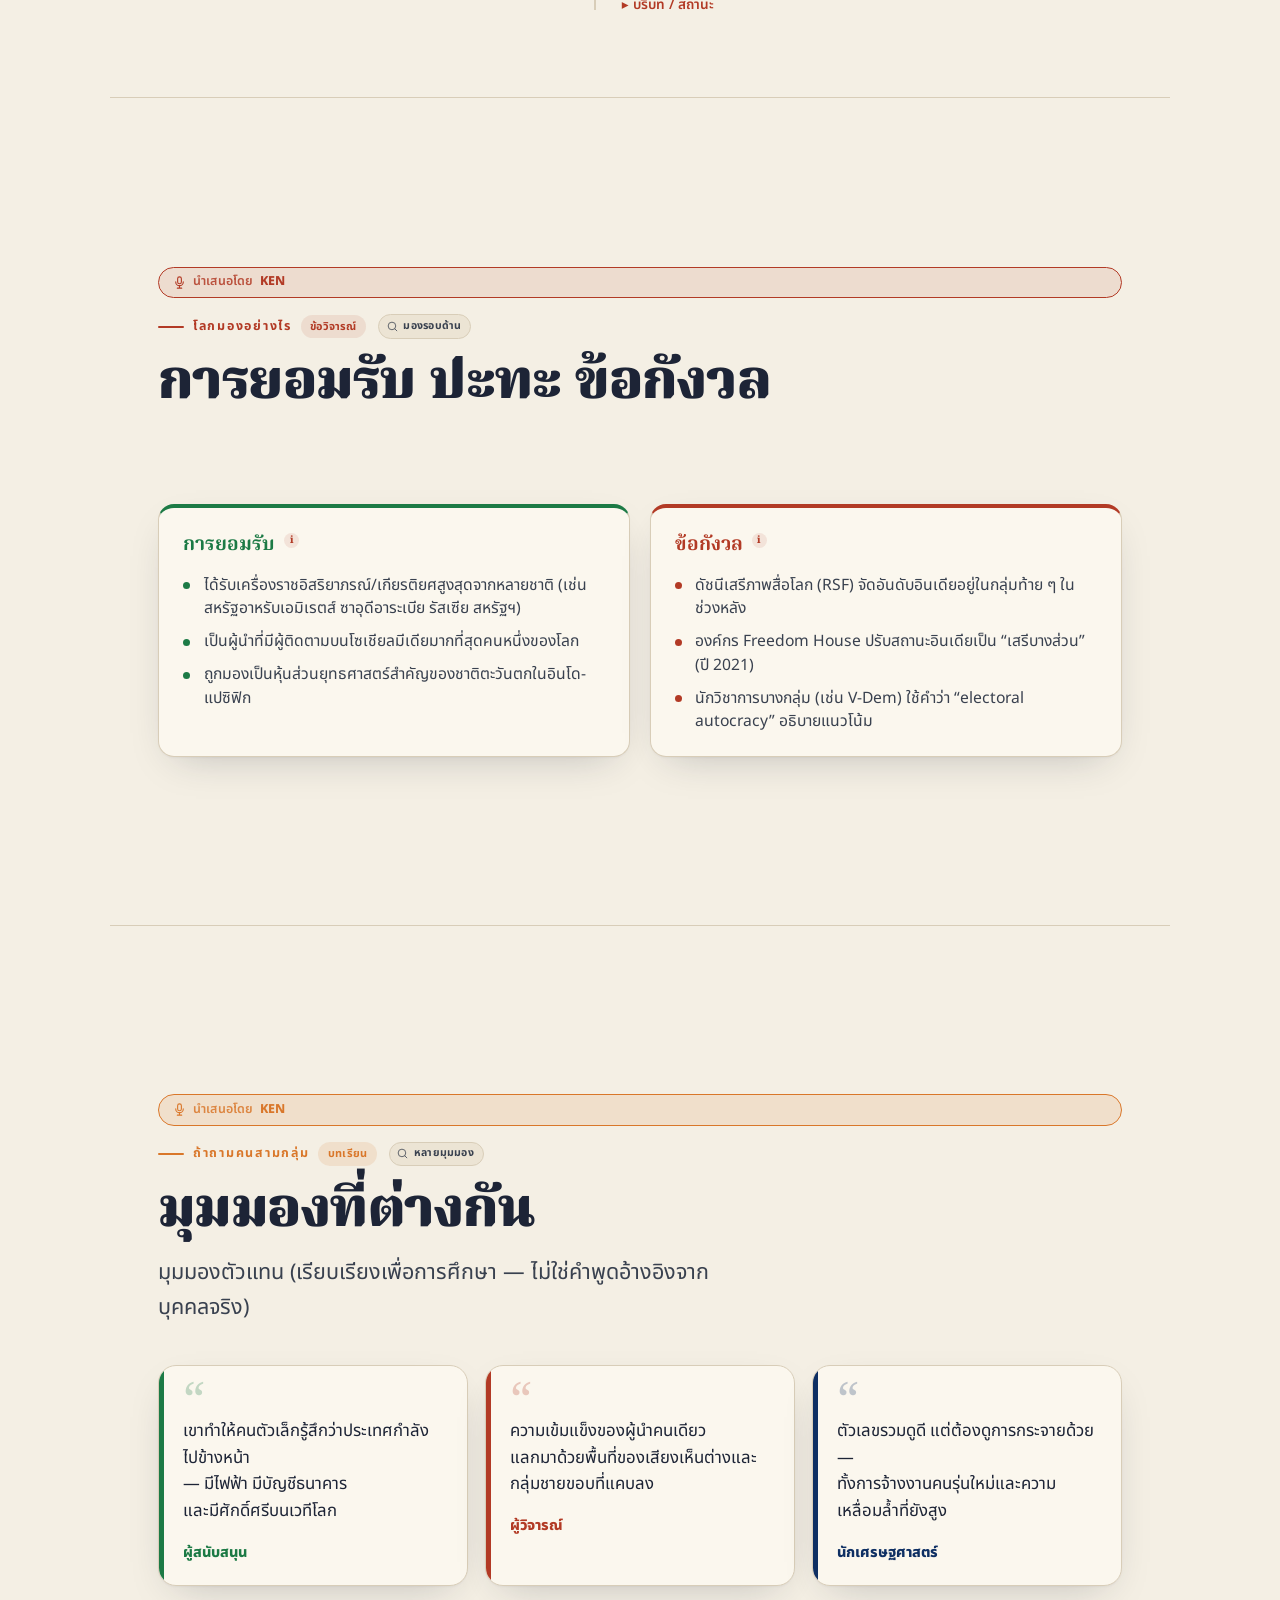
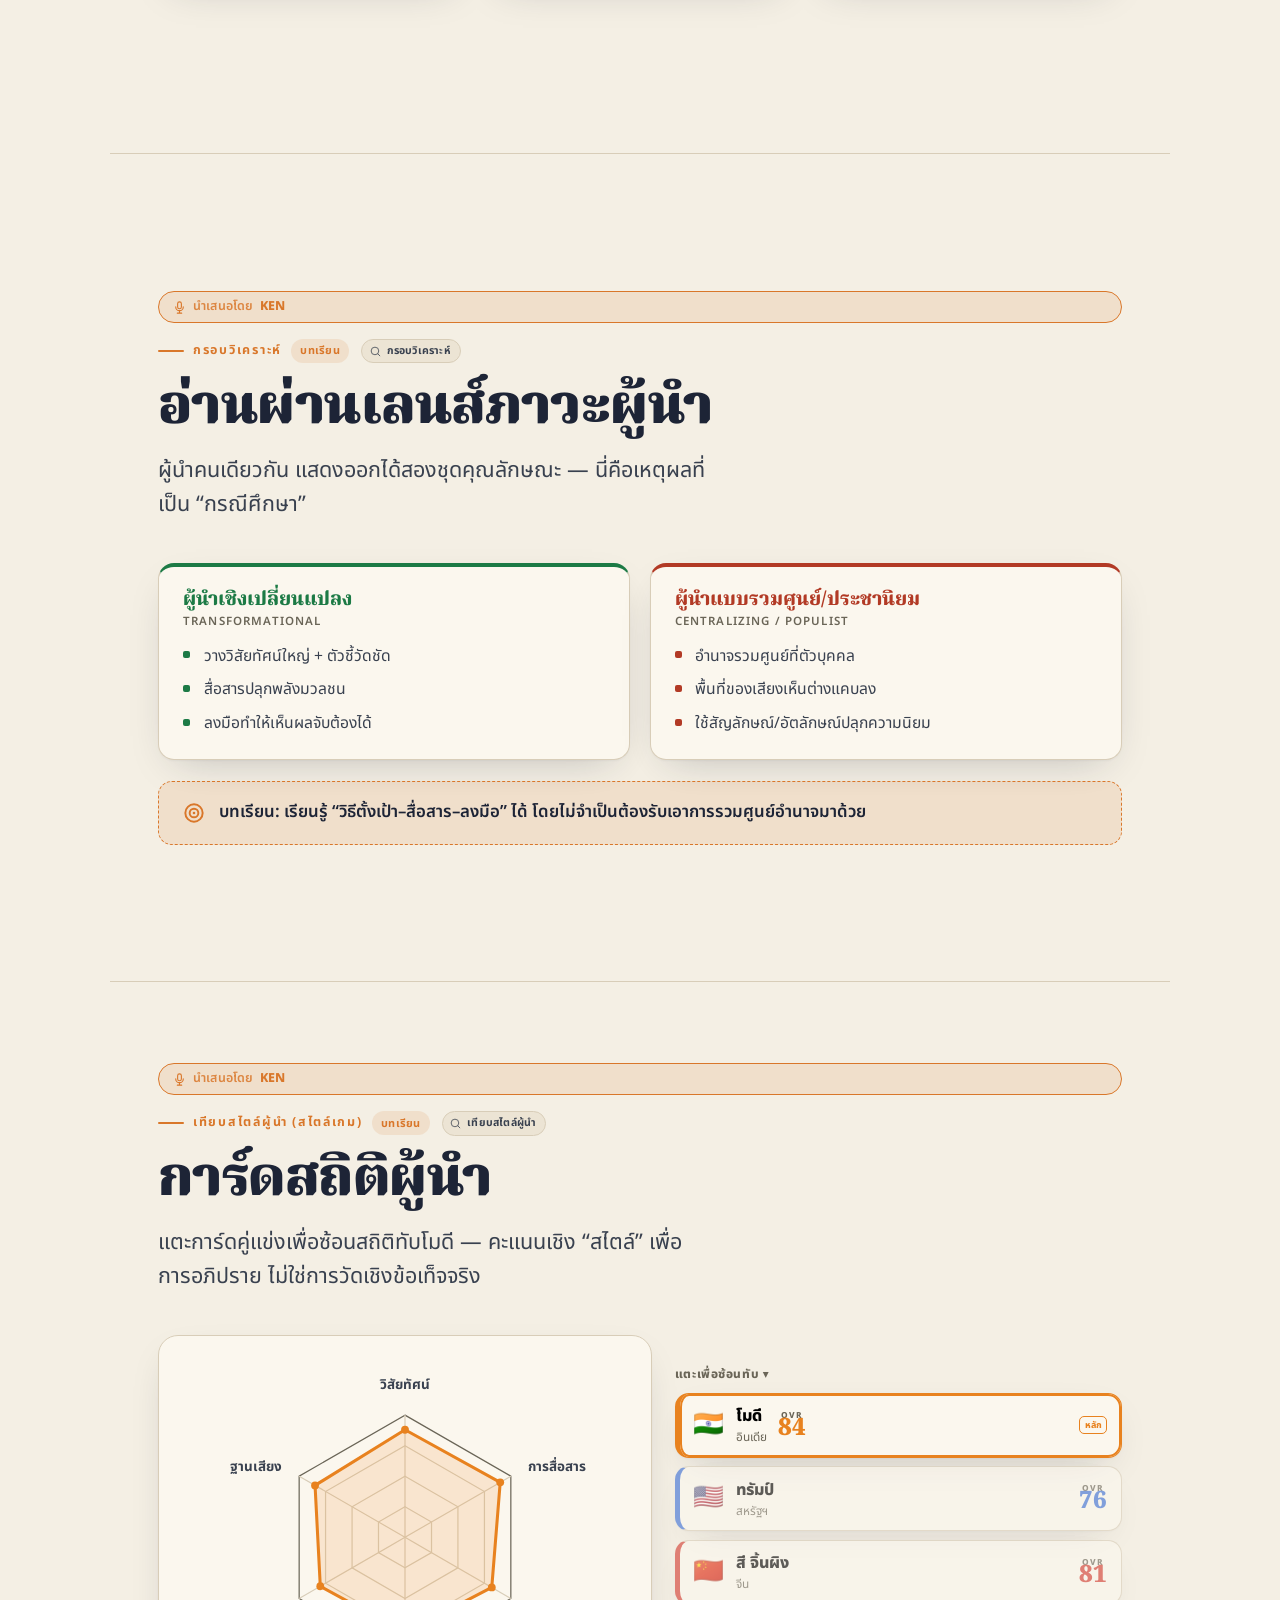
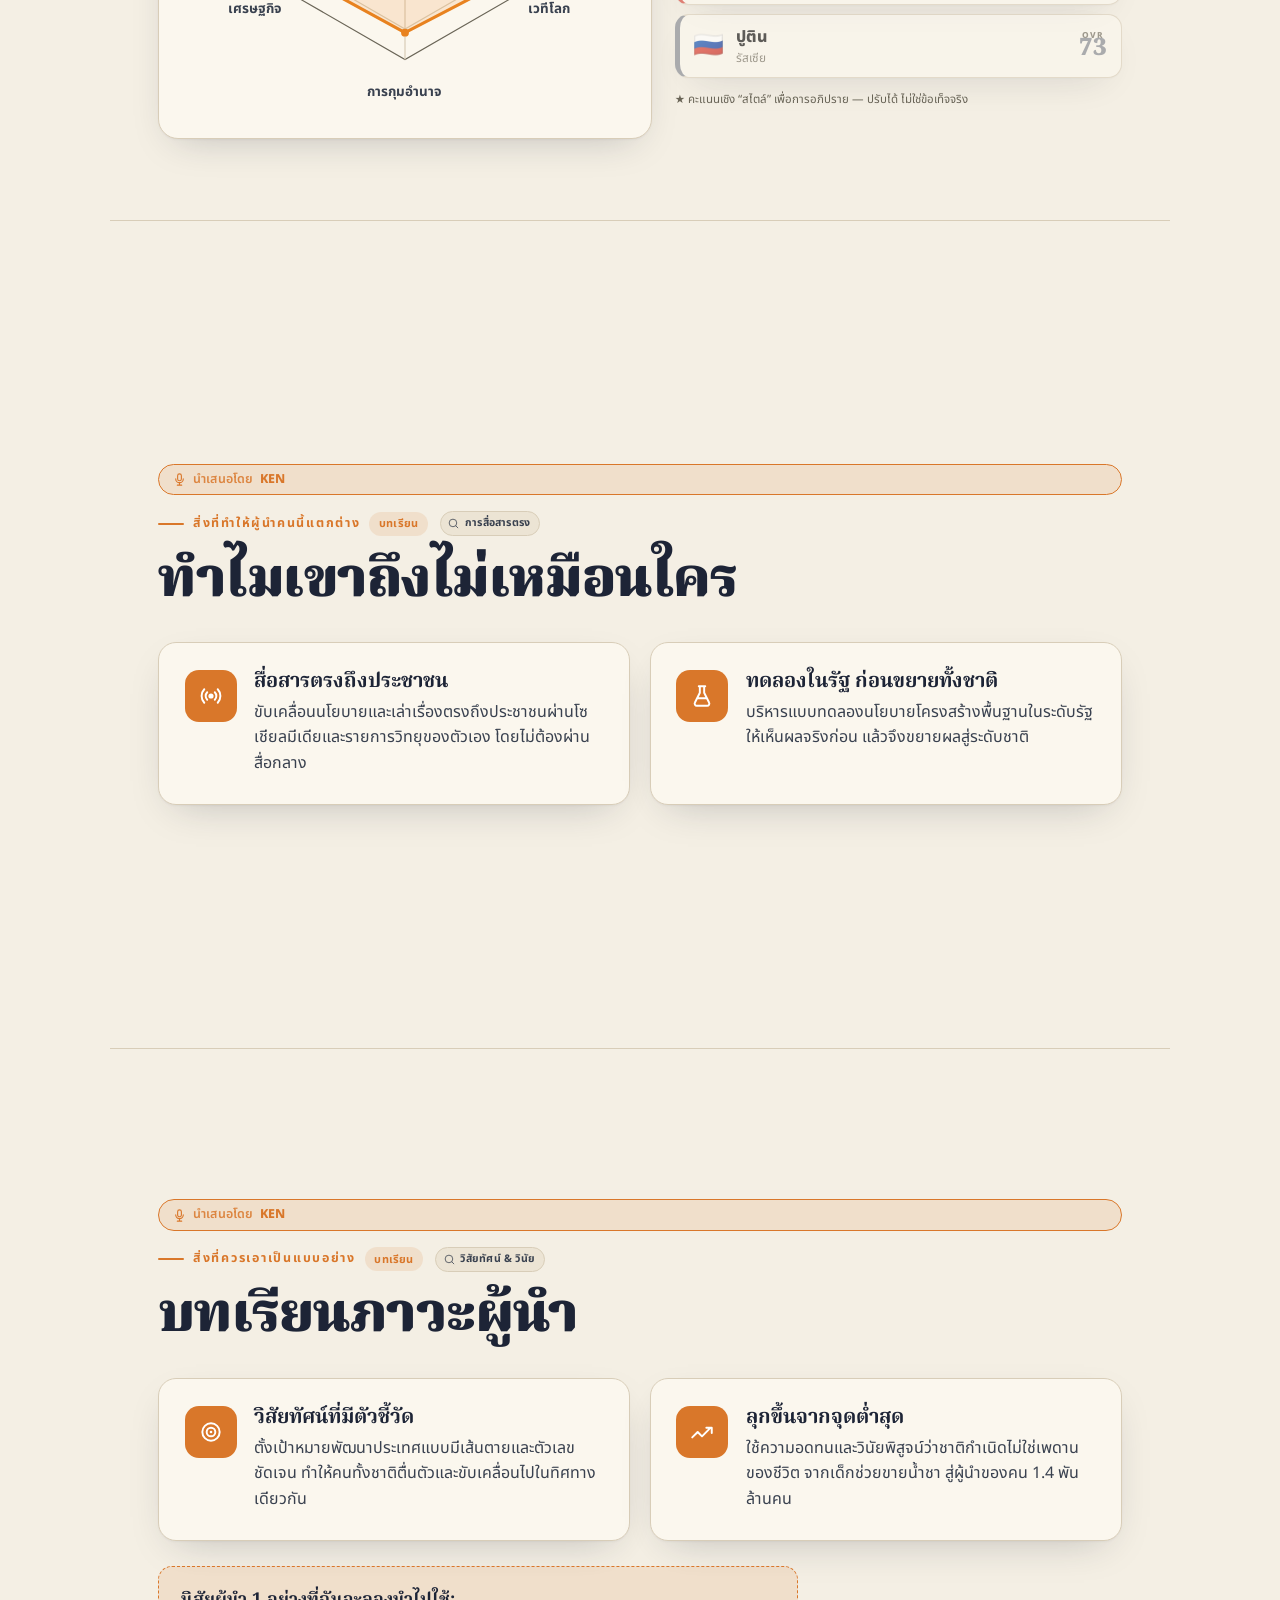
==== commit a7b39f7d: "Improve classroom/projection legibility - Higher-contrast secondary text (--ink-soft/--ink-faint dar" ====
--- a/index.html
+++ b/index.html
@@ -22,8 +22,8 @@
   --paper:      #f4efe4;   /* พื้นกระดาษครีม */
   --paper-2:    #ece4d4;   /* ครีมเข้มขึ้น */
   --ink:        #1d2436;   /* หมึกน้ำเงินเข้ม */
-  --ink-soft:   #4a5266;
-  --ink-faint:  #8a8475;
+  --ink-soft:   #39414f;   /* เข้มขึ้นเพื่อคอนทราสต์ในห้องเรียน/โปรเจกเตอร์ */
+  --ink-faint:  #6a6557;
 
   --saffron:    #d9772a;   /* เหลืองหญ้าฝรั่นแบบเข้มพอให้อ่านบนครีม */
   --saffron-br: #f08a2c;
@@ -311,7 +311,7 @@
 .bigcard .bico svg { width: 28px; height: 28px; }
 .bigcard .tag { font-size: .72rem; font-weight: 700; letter-spacing: .08em; text-transform: uppercase; color: var(--accent); }
 .bigcard .bhead { font-family: var(--serif); font-size: 1.3rem; font-weight: 700; margin: .25rem 0 .5rem; line-height: 1.2; }
-.bigcard .bbody { color: var(--ink-soft); font-size: .96rem; flex: 1; }
+.bigcard .bbody { color: var(--ink-soft); font-size: 1.04rem; line-height: 1.55; flex: 1; }
 .bigcard .stat {
   margin-top: 1.1rem; padding-top: 1rem; border-top: 1px dashed var(--line);
 }
@@ -384,7 +384,7 @@
 .footnote { margin-top: 2.5rem; font-size: .8rem; color: var(--ink-faint); border-top: 1px solid var(--line); padding-top: 1rem; max-width: 70ch; }
 
 /* ---------- #1 citations ใต้สถิติ ---------- */
-.cite { font-size: .7rem; color: var(--ink-faint); margin-top: .55rem; line-height: 1.4; }
+.cite { font-size: .82rem; color: var(--ink-faint); margin-top: .55rem; line-height: 1.45; }
 
 /* ---------- #2 stats-grid (by the numbers) ---------- */
 .stats-grid { display: grid; grid-template-columns: repeat(auto-fit, minmax(210px, 1fr)); gap: 1rem; margin-top: 1rem; }
@@ -465,7 +465,7 @@
    #9 ธีมมืด (Dark theme)
    ============================================================================ */
 html[data-theme="dark"] {
-  --paper: #13151b; --paper-2: #191c24; --ink: #ece7da; --ink-soft: #aeb4c0; --ink-faint: #7e838f;
+  --paper: #13151b; --paper-2: #191c24; --ink: #ece7da; --ink-soft: #c2c7d1; --ink-faint: #9aa0ab;
   --line: #2a2f3a; --card: #1b1f29;
   --saffron: #f0973f; --saffron-br: #ffac57; --green: #3bbd73; --clay: #e06a4f; --navy: #7aa7ff;
   --shadow: 0 1px 2px rgba(0,0,0,.35), 0 16px 40px -18px rgba(0,0,0,.65);
@@ -498,7 +498,7 @@
 body.mode-slide .deck { height: 100vh; }
 body.mode-slide .slide {
   position: fixed; inset: 0; max-width: none; width: 100vw; height: 100vh;
-  margin: 0; padding: clamp(3.5rem, 8vh, 6rem) clamp(1.5rem, 8vw, 7rem);
+  margin: 0; padding: clamp(2.2rem, 5.5vh, 4rem) clamp(1.5rem, 7vw, 6rem);
   border: none !important;
   opacity: 0; visibility: hidden; pointer-events: none;
   transform: translateX(40px) scale(.99);
@@ -510,6 +510,50 @@
   opacity: 1; visibility: visible; pointer-events: auto; transform: none; z-index: 5;
 }
 body.mode-slide .slide.leaving-left { transform: translateX(-40px) scale(.99); opacity: 0; }
+
+/* ============================================================================
+   อ่านง่ายในห้องเรียน — ขยายตัวอักษรผู้ฟังเมื่อฉายเต็มจอ (slide mode)
+   ============================================================================ */
+body.mode-slide .lead { font-size: clamp(1.25rem, 2.4vw, 1.7rem); max-width: 50ch; line-height: 1.55; }
+body.mode-slide .hero .lead { font-size: clamp(1.3rem, 2.6vw, 1.75rem); }
+body.mode-slide .bigcard .bbody,
+body.mode-slide .split-card .sbody,
+body.mode-slide .recv-col li,
+body.mode-slide .model-col li,
+body.mode-slide .balance-col li,
+body.mode-slide .agenda-body,
+body.mode-slide .voice-body { font-size: 1.2rem; line-height: 1.55; }
+body.mode-slide .tl-body { font-size: 1.12rem; line-height: 1.5; }
+body.mode-slide .tl-item { padding-bottom: 1.1rem; }
+body.mode-slide .takeaway { font-size: 1.18rem; padding: .8rem 1.1rem; }
+body.mode-slide .takeaways { gap: .6rem; margin-bottom: 1.2rem; }
+body.mode-slide .qcard { padding: 1rem 1.2rem; margin-bottom: .8rem; }
+body.mode-slide .qcard .q { font-size: 1.16rem; margin-bottom: .7rem; }
+body.mode-slide .choice { font-size: 1.1rem; min-height: 50px; }
+body.mode-slide .qcard .why { font-size: 1.05rem; }
+body.mode-slide h2 { margin-bottom: .7rem; }
+body.mode-slide .lead { margin-bottom: 1.3rem; }
+body.mode-slide .fact-mini .v { font-size: 1.35rem; }
+body.mode-slide .pcard .v { font-size: 1.5rem; }
+body.mode-slide .pcard .sub { font-size: 1.1rem; }
+body.mode-slide .bigcard .bhead { font-size: 1.5rem; }
+body.mode-slide .split-card .shead { font-size: 1.45rem; }
+body.mode-slide .dash-label, body.mode-slide .recv-h, body.mode-slide .model-h { font-size: 1.2rem; }
+body.mode-slide .dash-to { font-size: 1.75rem; }
+body.mode-slide .cmp-name { font-size: 1.1rem; }
+body.mode-slide .tl-head { font-size: 1.3rem; }
+body.mode-slide .tl-year { font-size: 1.7rem; }
+body.mode-slide .kicker { font-size: .92rem; }
+body.mode-slide .cite, body.mode-slide .src-row-src { font-size: .92rem; }
+body.mode-slide .discuss-q, body.mode-slide .model-insight { font-size: 1.3rem; }
+body.mode-slide .lcards-h, body.mode-slide .lc-meta b { font-size: 1.05rem; }
+body.mode-slide .rad-label { font-size: 12.5px; }
+@media (max-width: 760px) {
+  body.mode-slide .bigcard .bbody, body.mode-slide .tl-body, body.mode-slide .split-card .sbody,
+  body.mode-slide .recv-col li, body.mode-slide .model-col li, body.mode-slide .voice-body,
+  body.mode-slide .agenda-body { font-size: 1.08rem; }
+  body.mode-slide .takeaway, body.mode-slide .qcard .q { font-size: 1.1rem; }
+}
 
 /* ---------- ตัวควบคุมสไลด์ ล่างจอ ---------- */
 .slide-nav {
